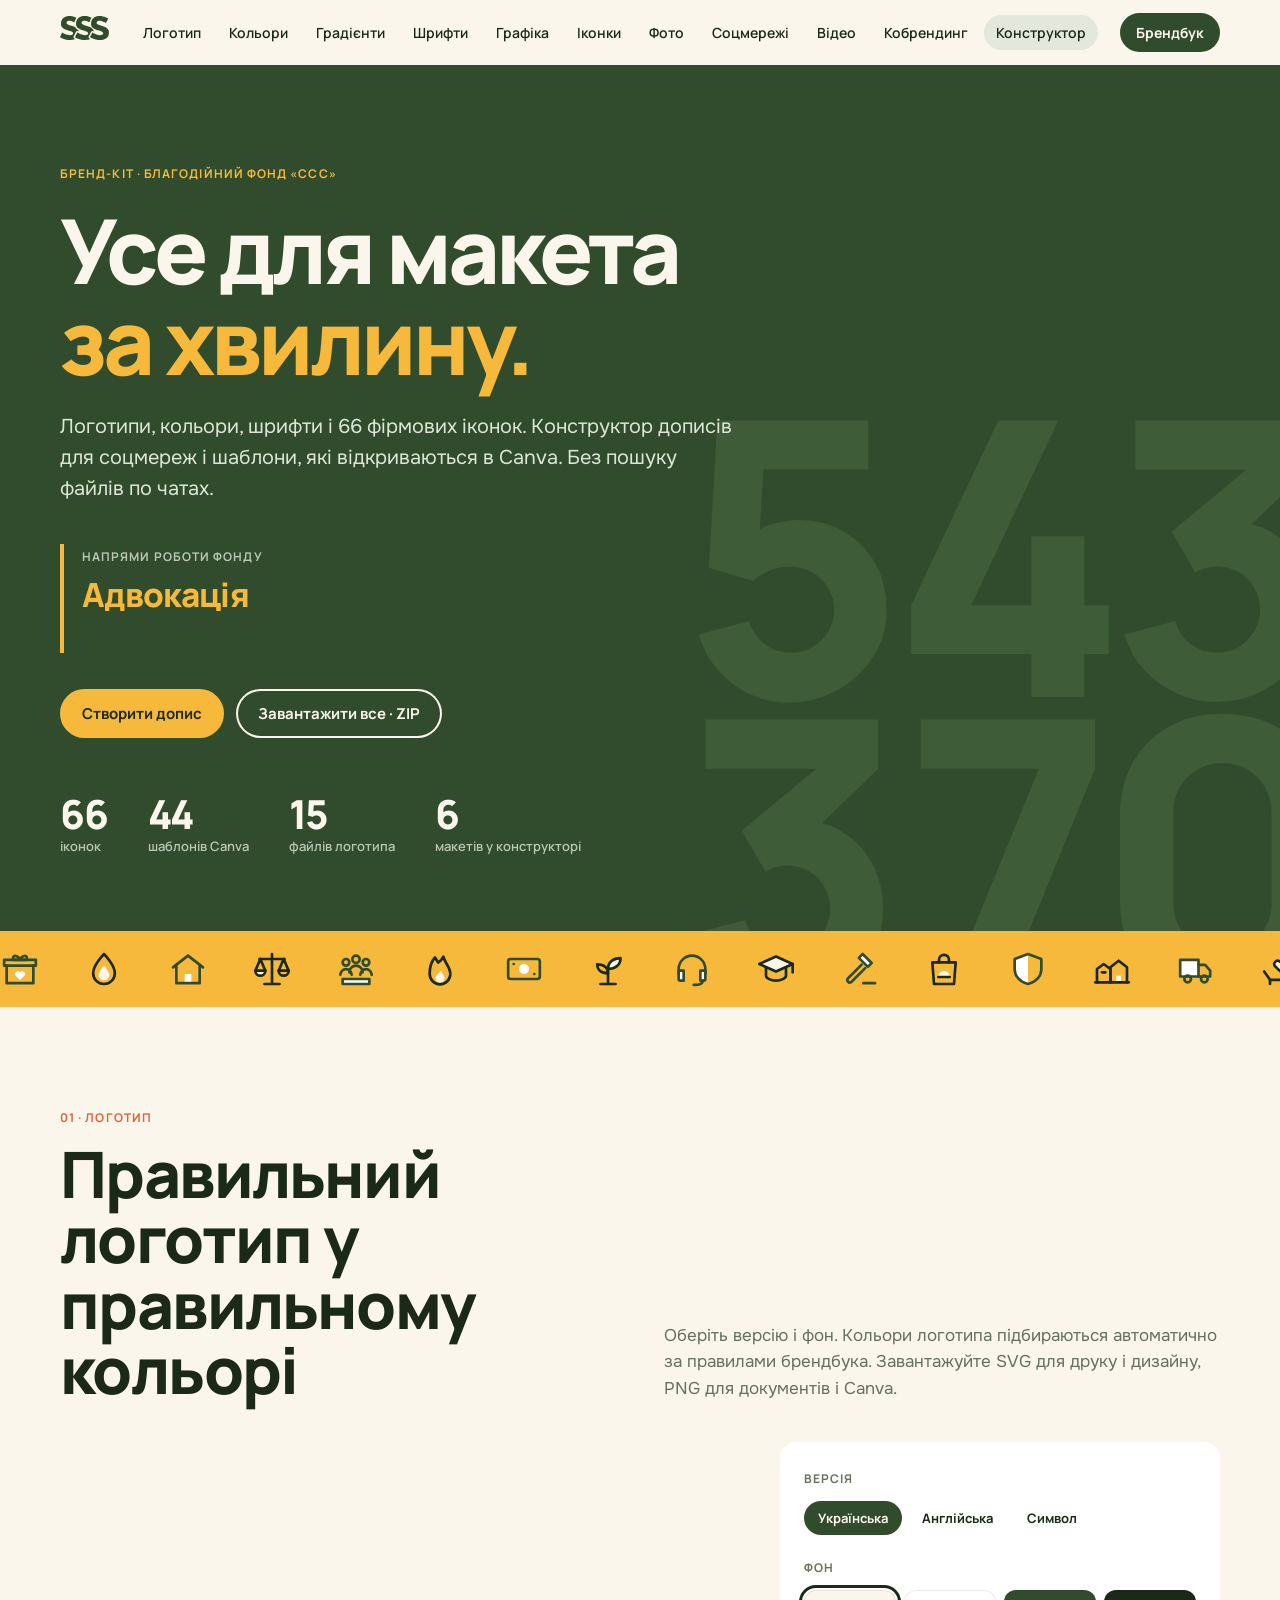
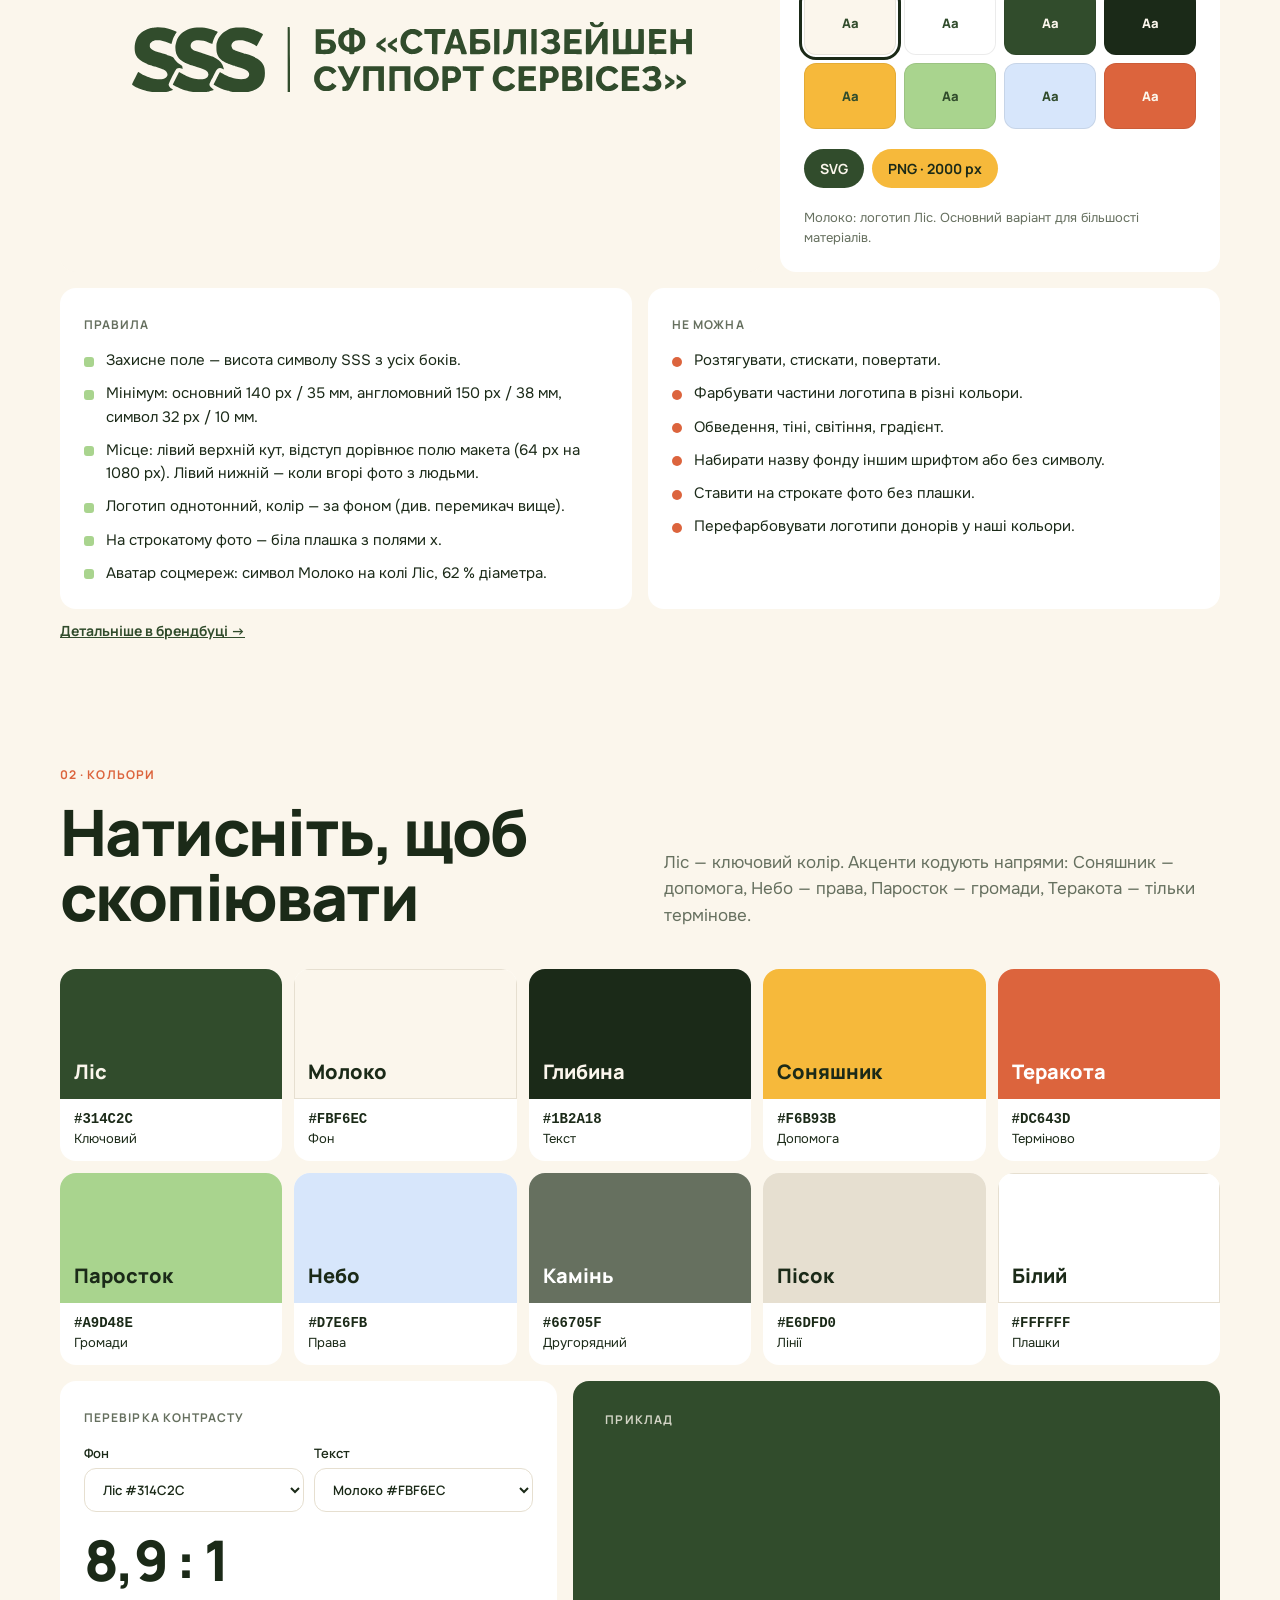
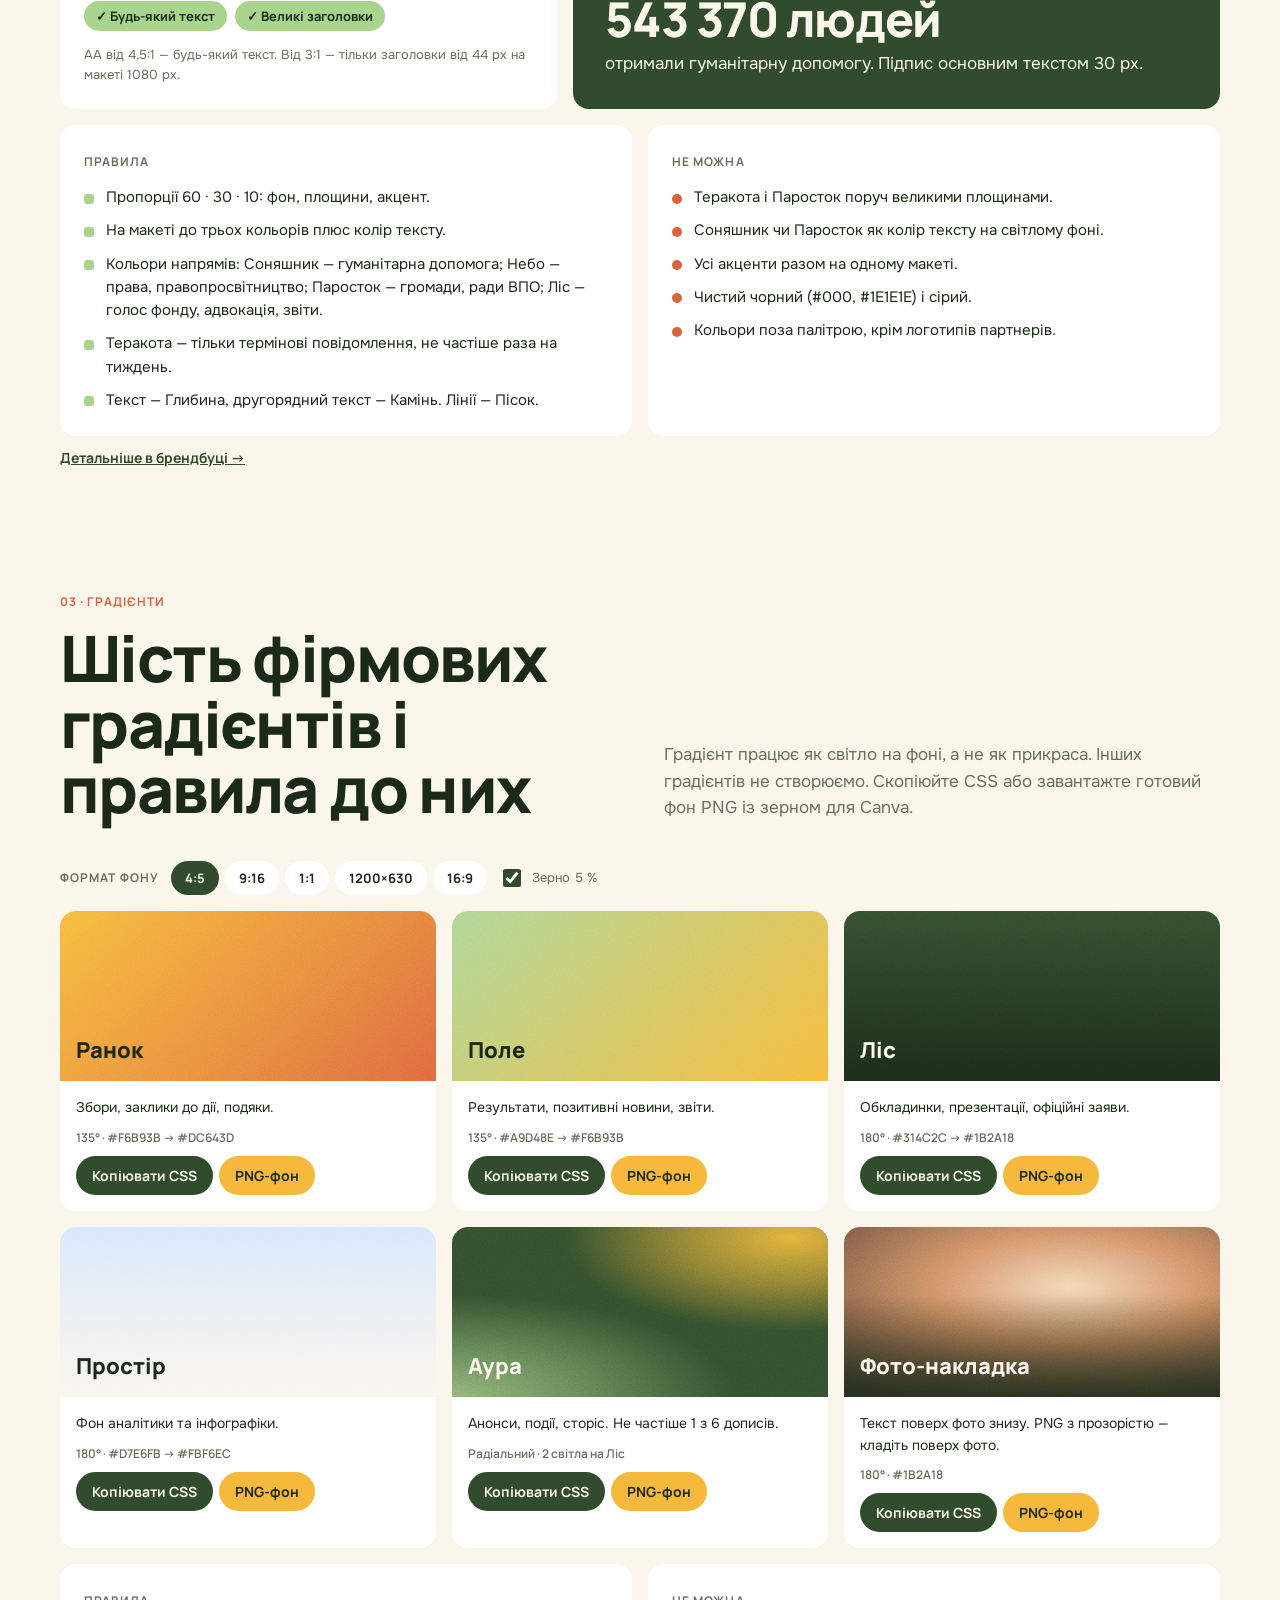
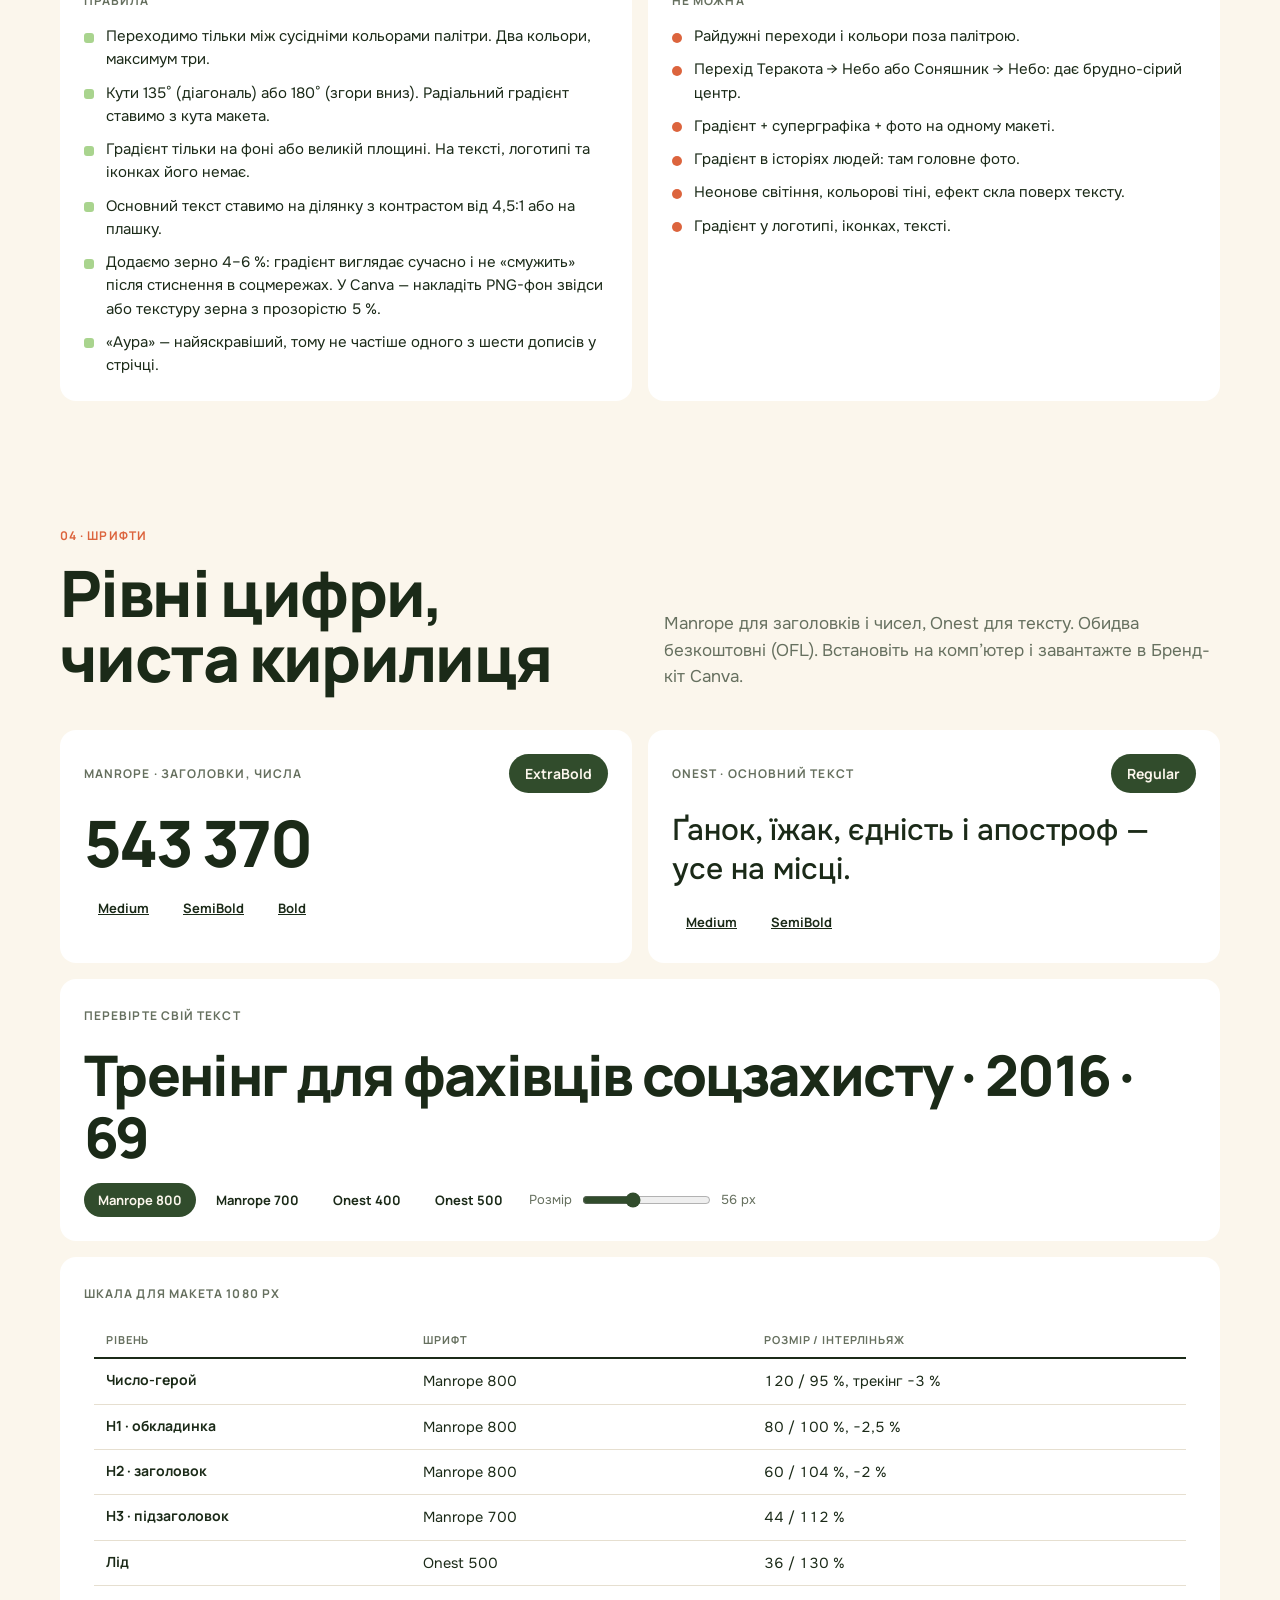
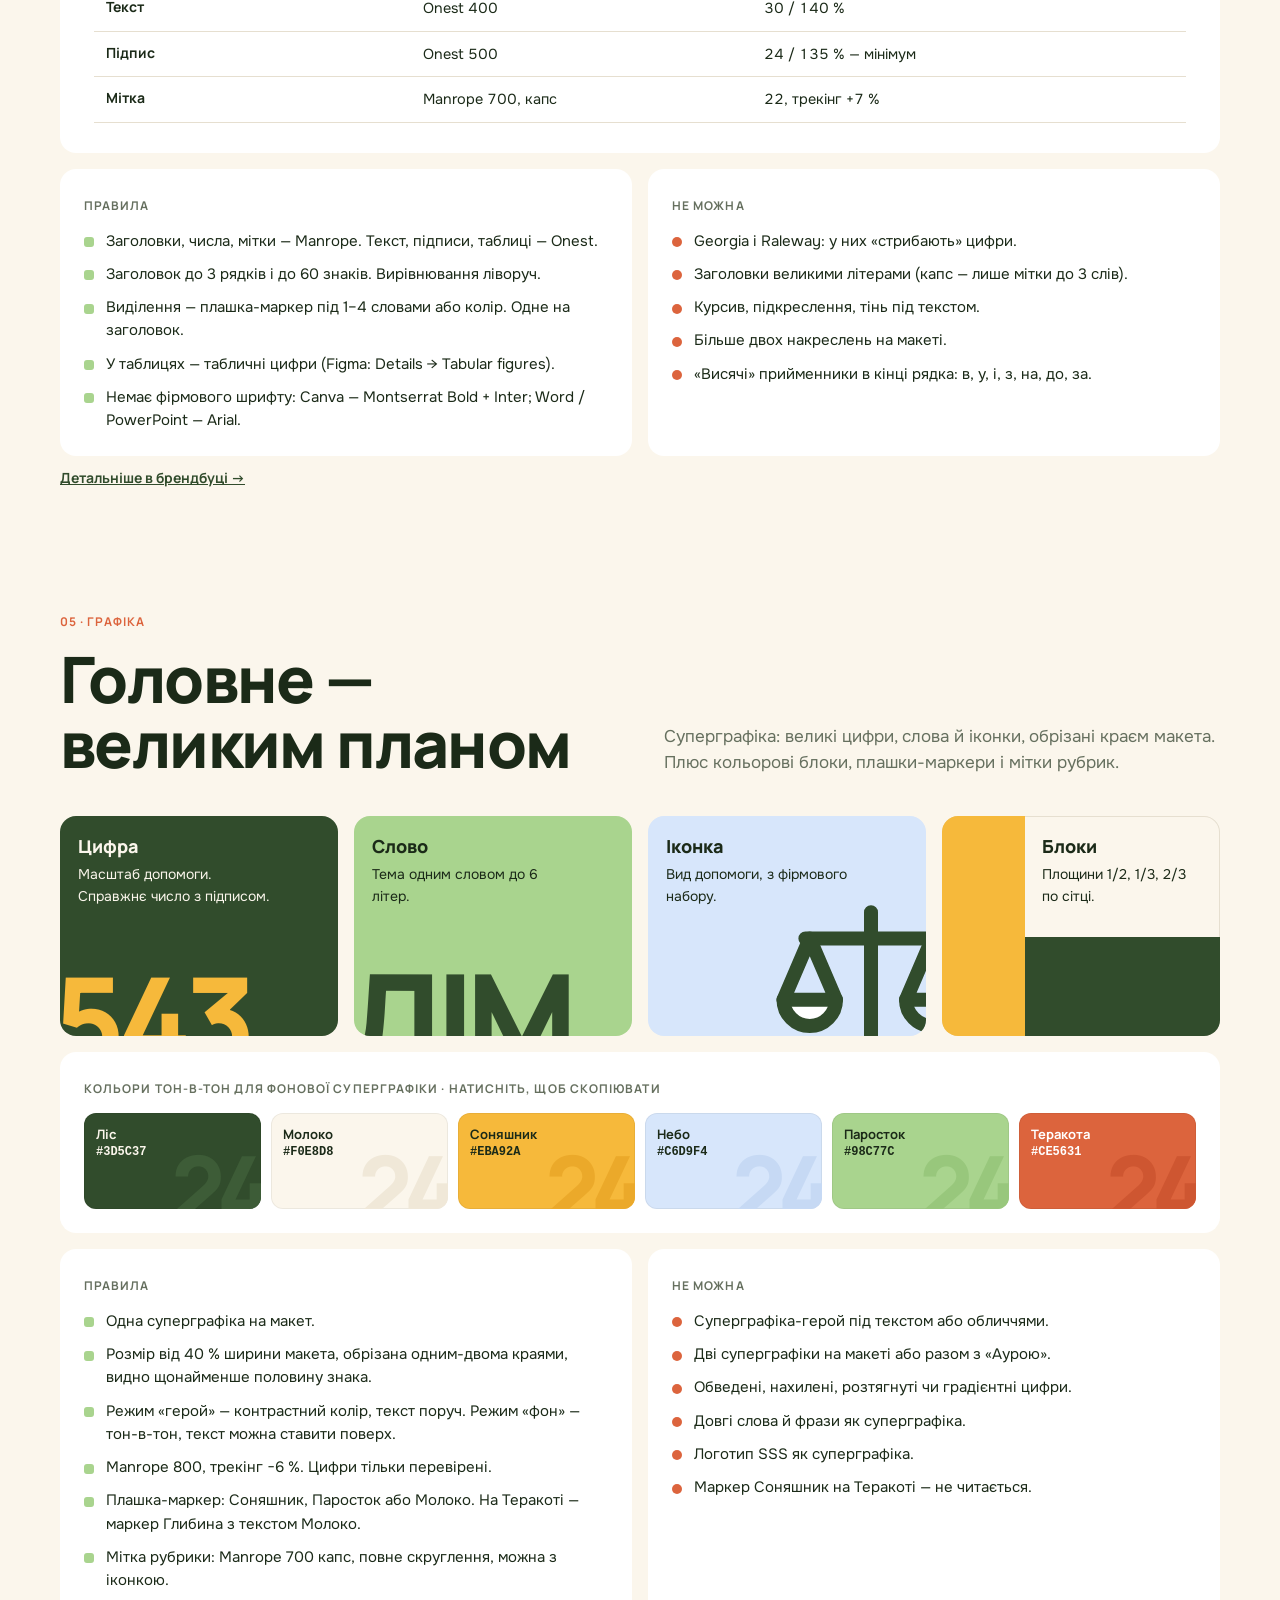
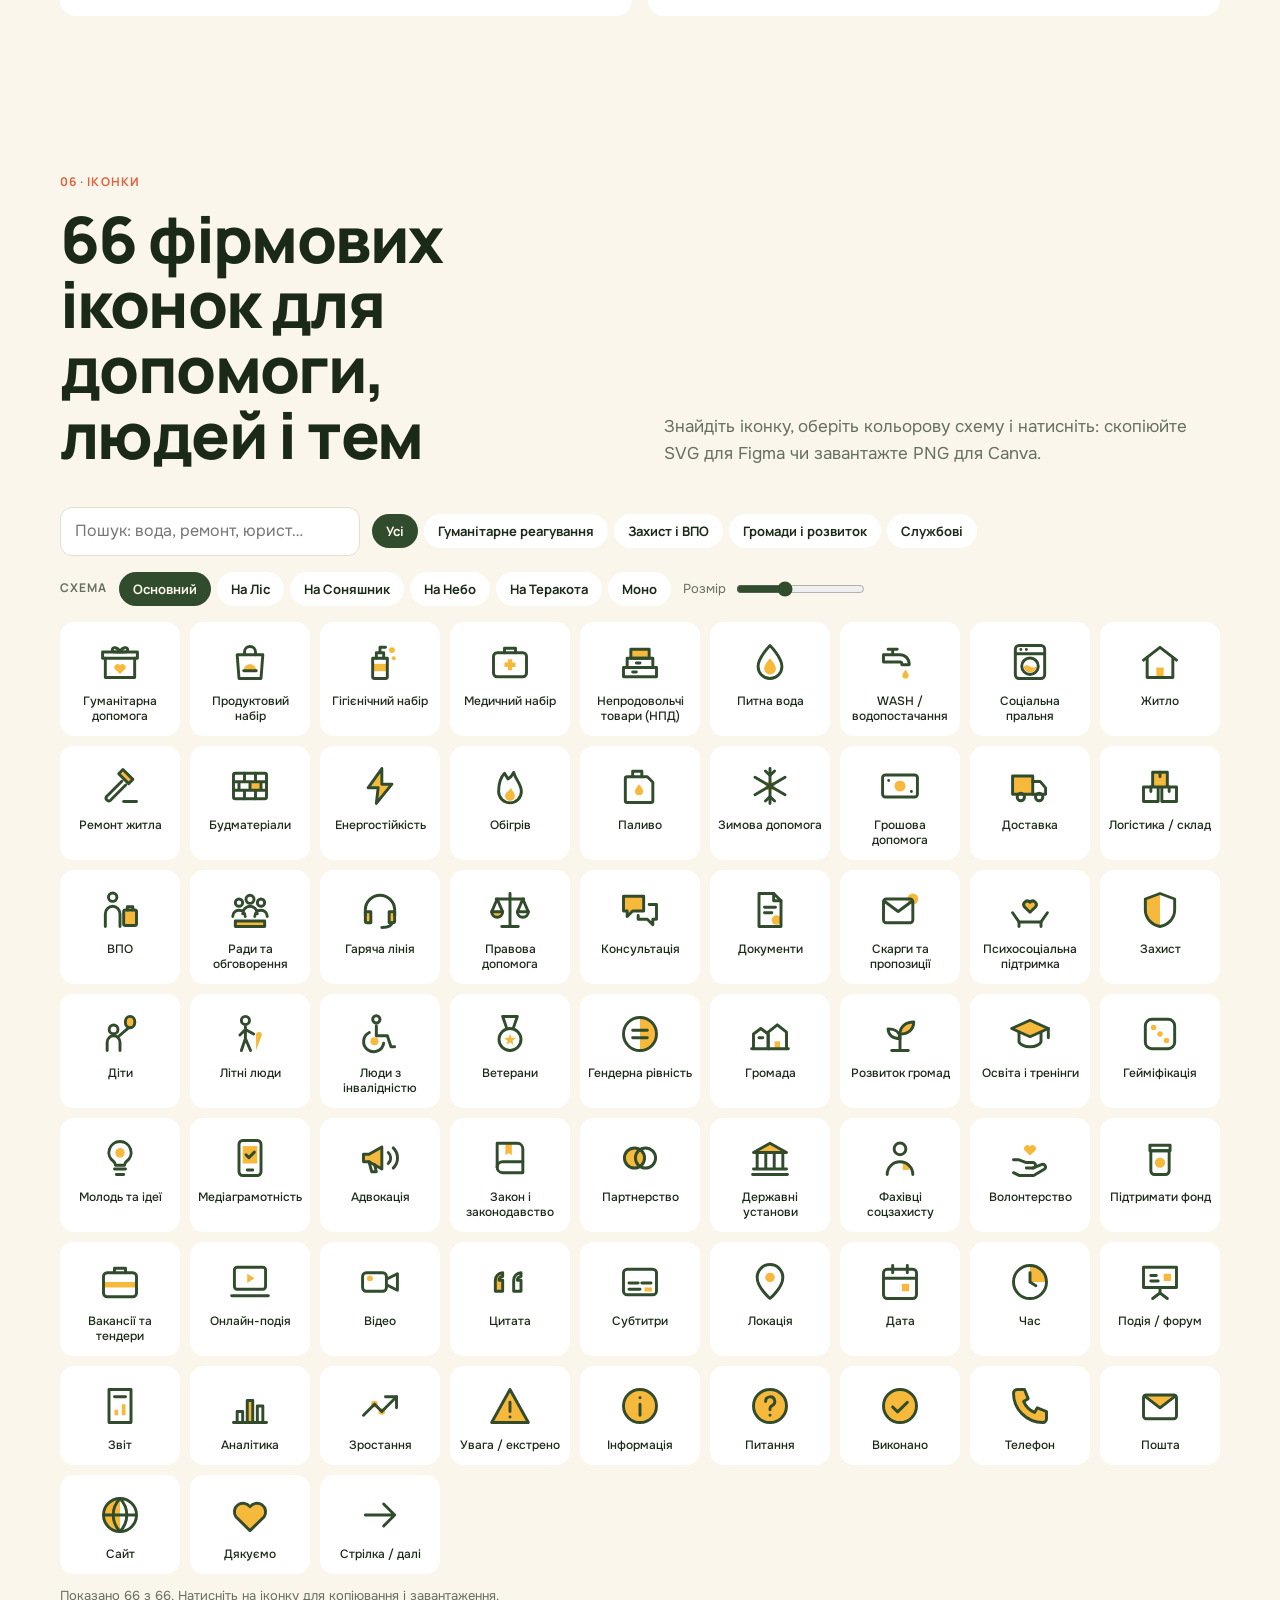
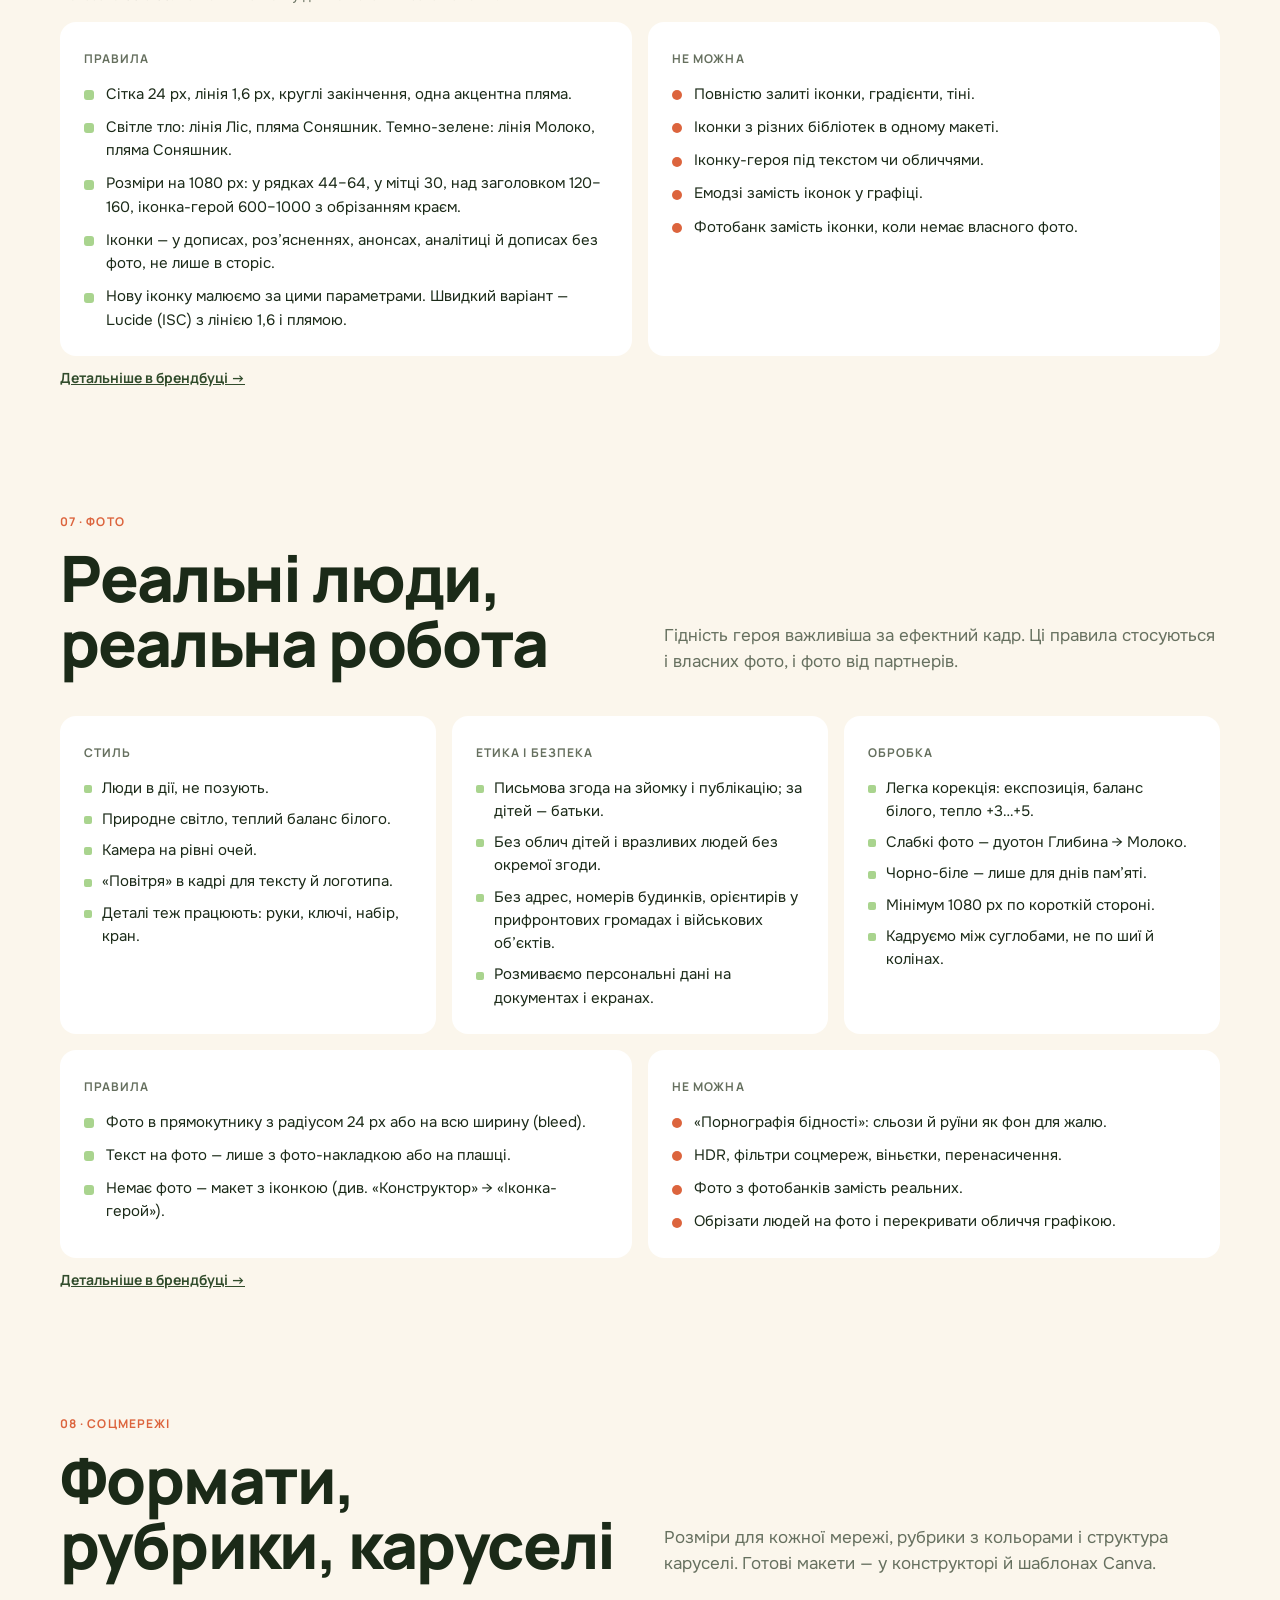
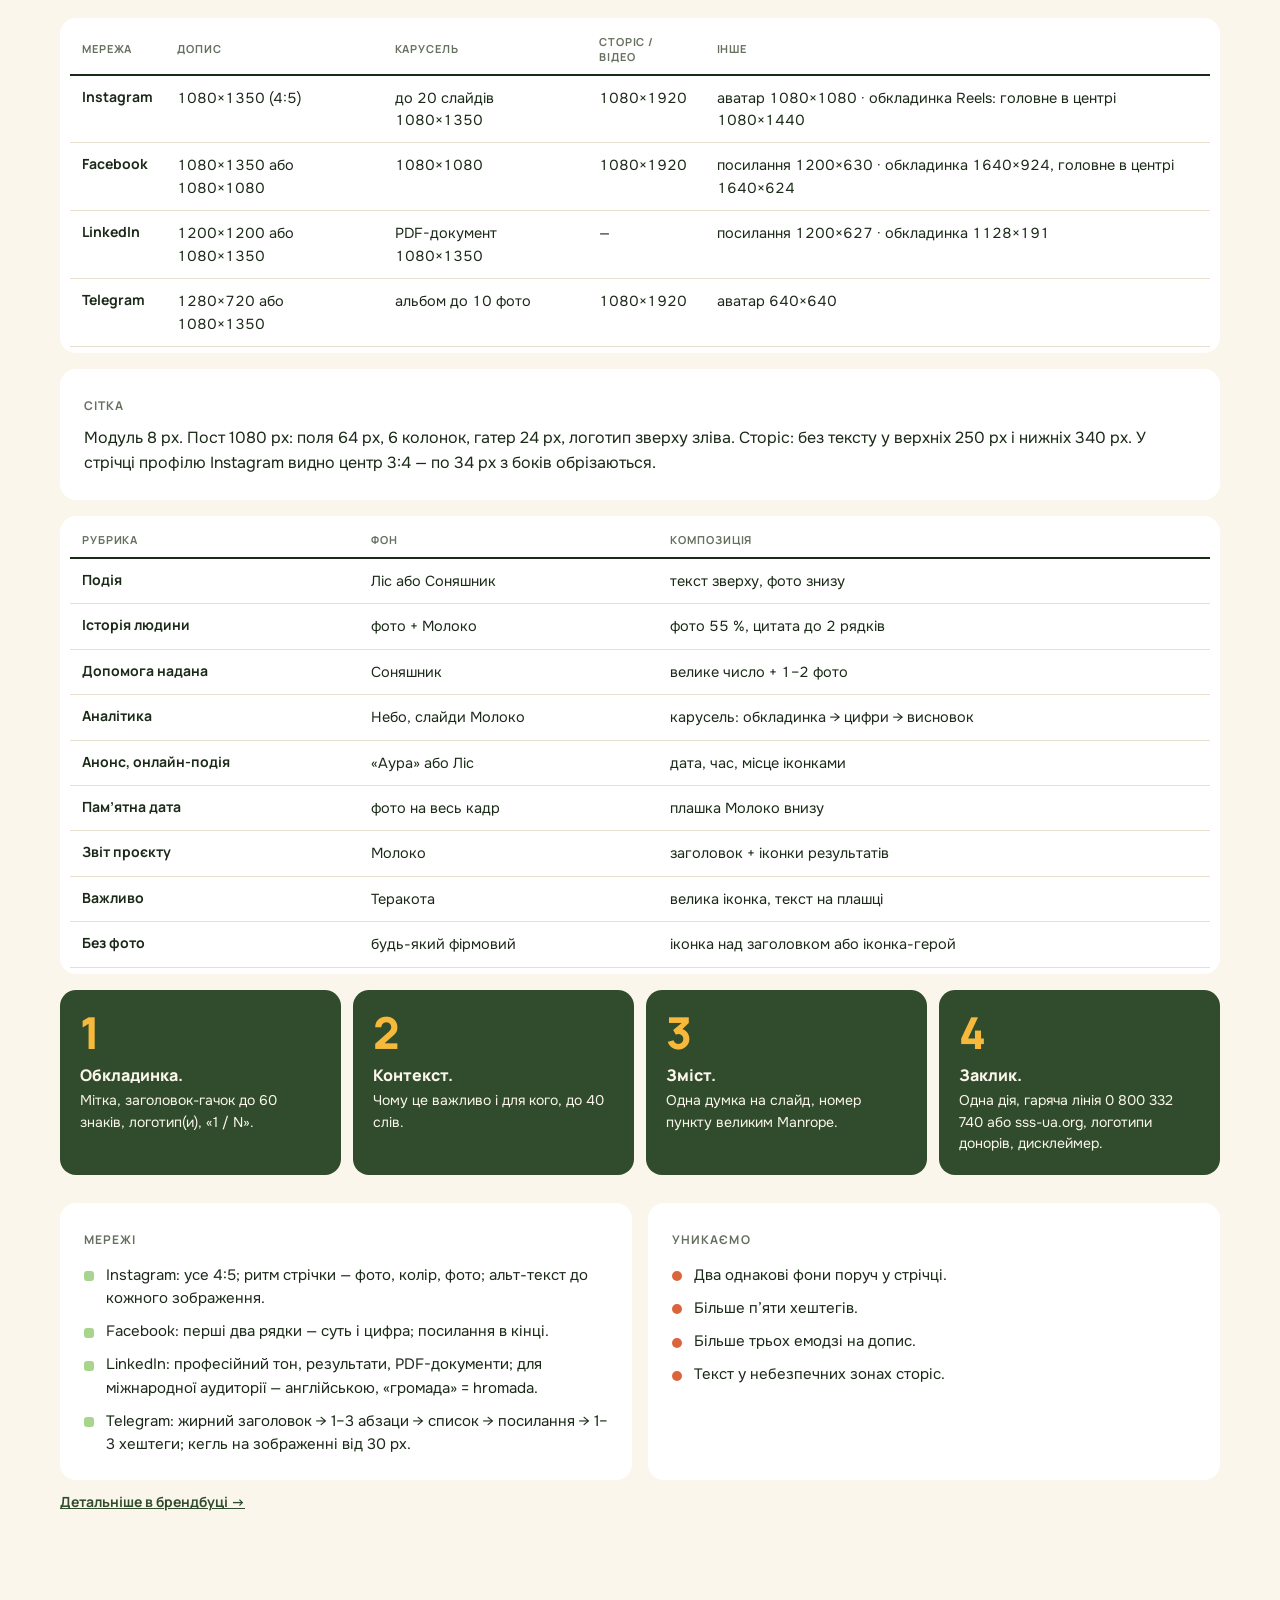
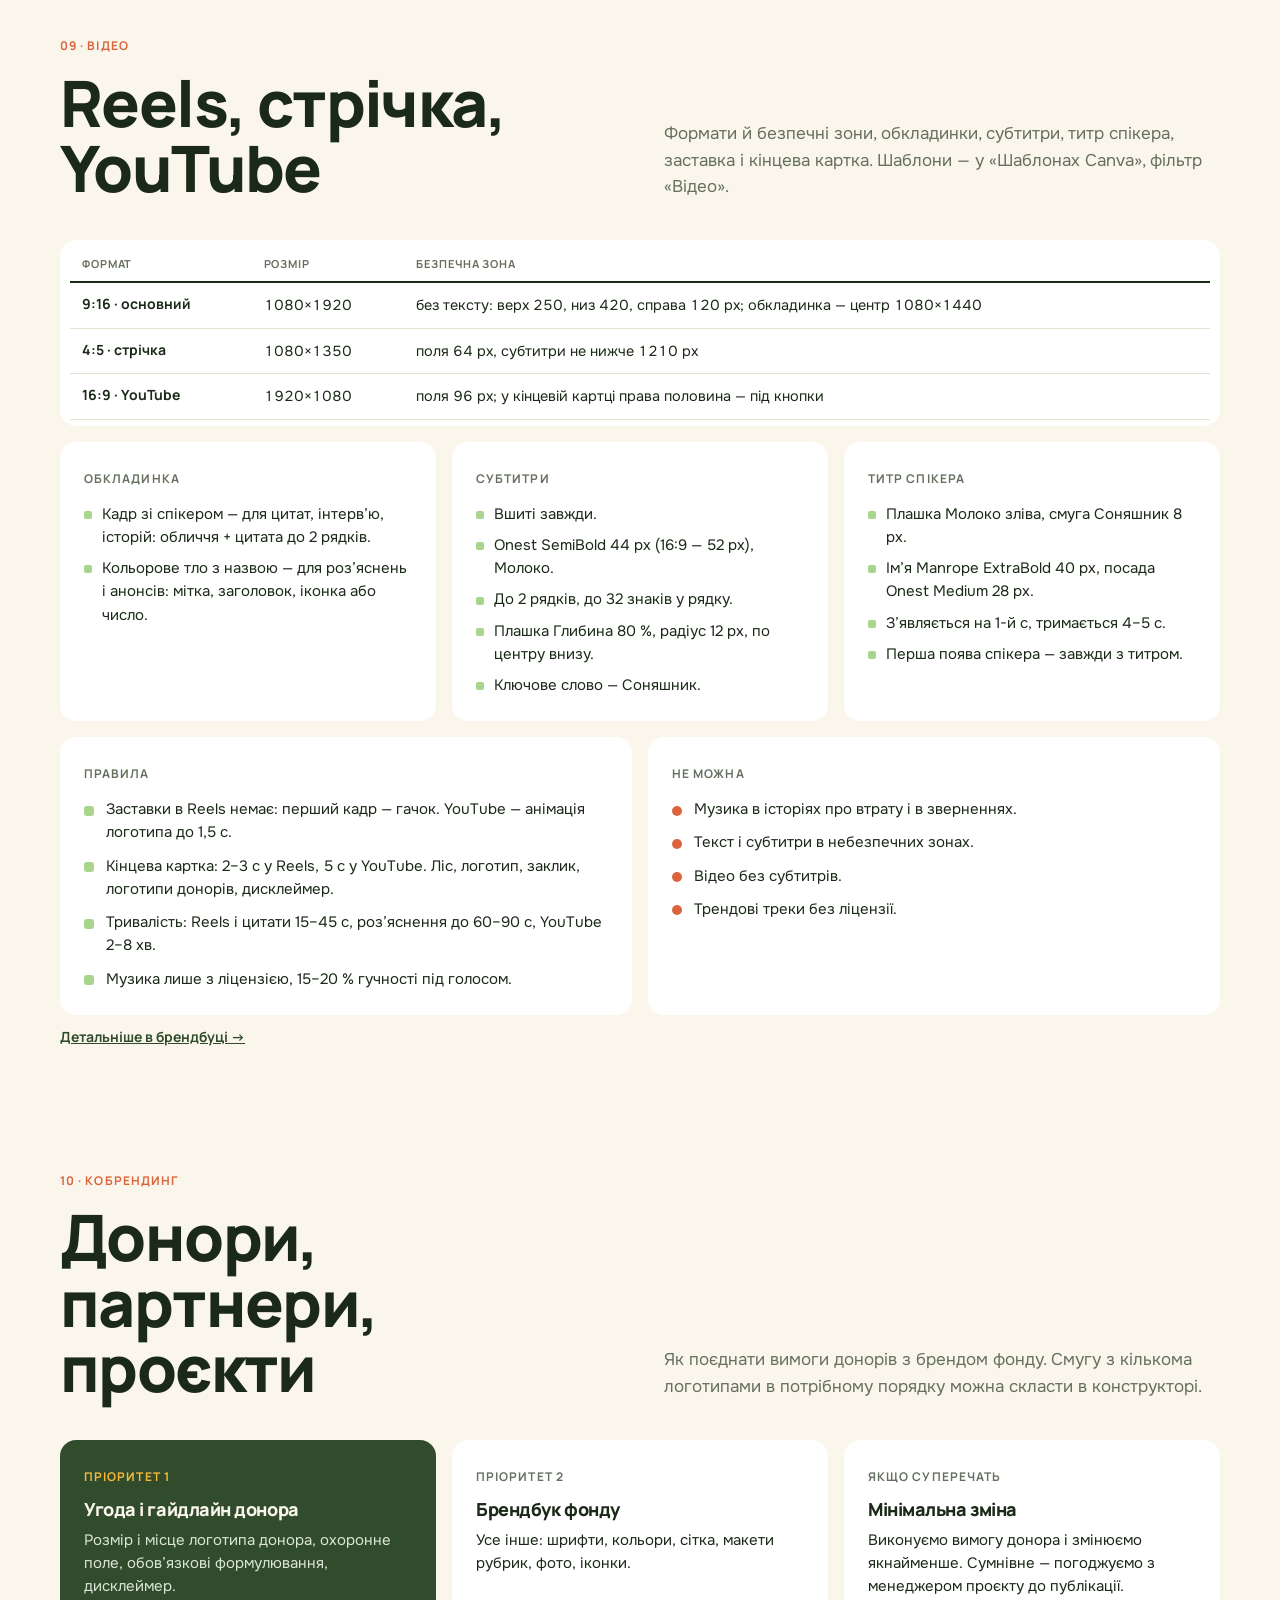
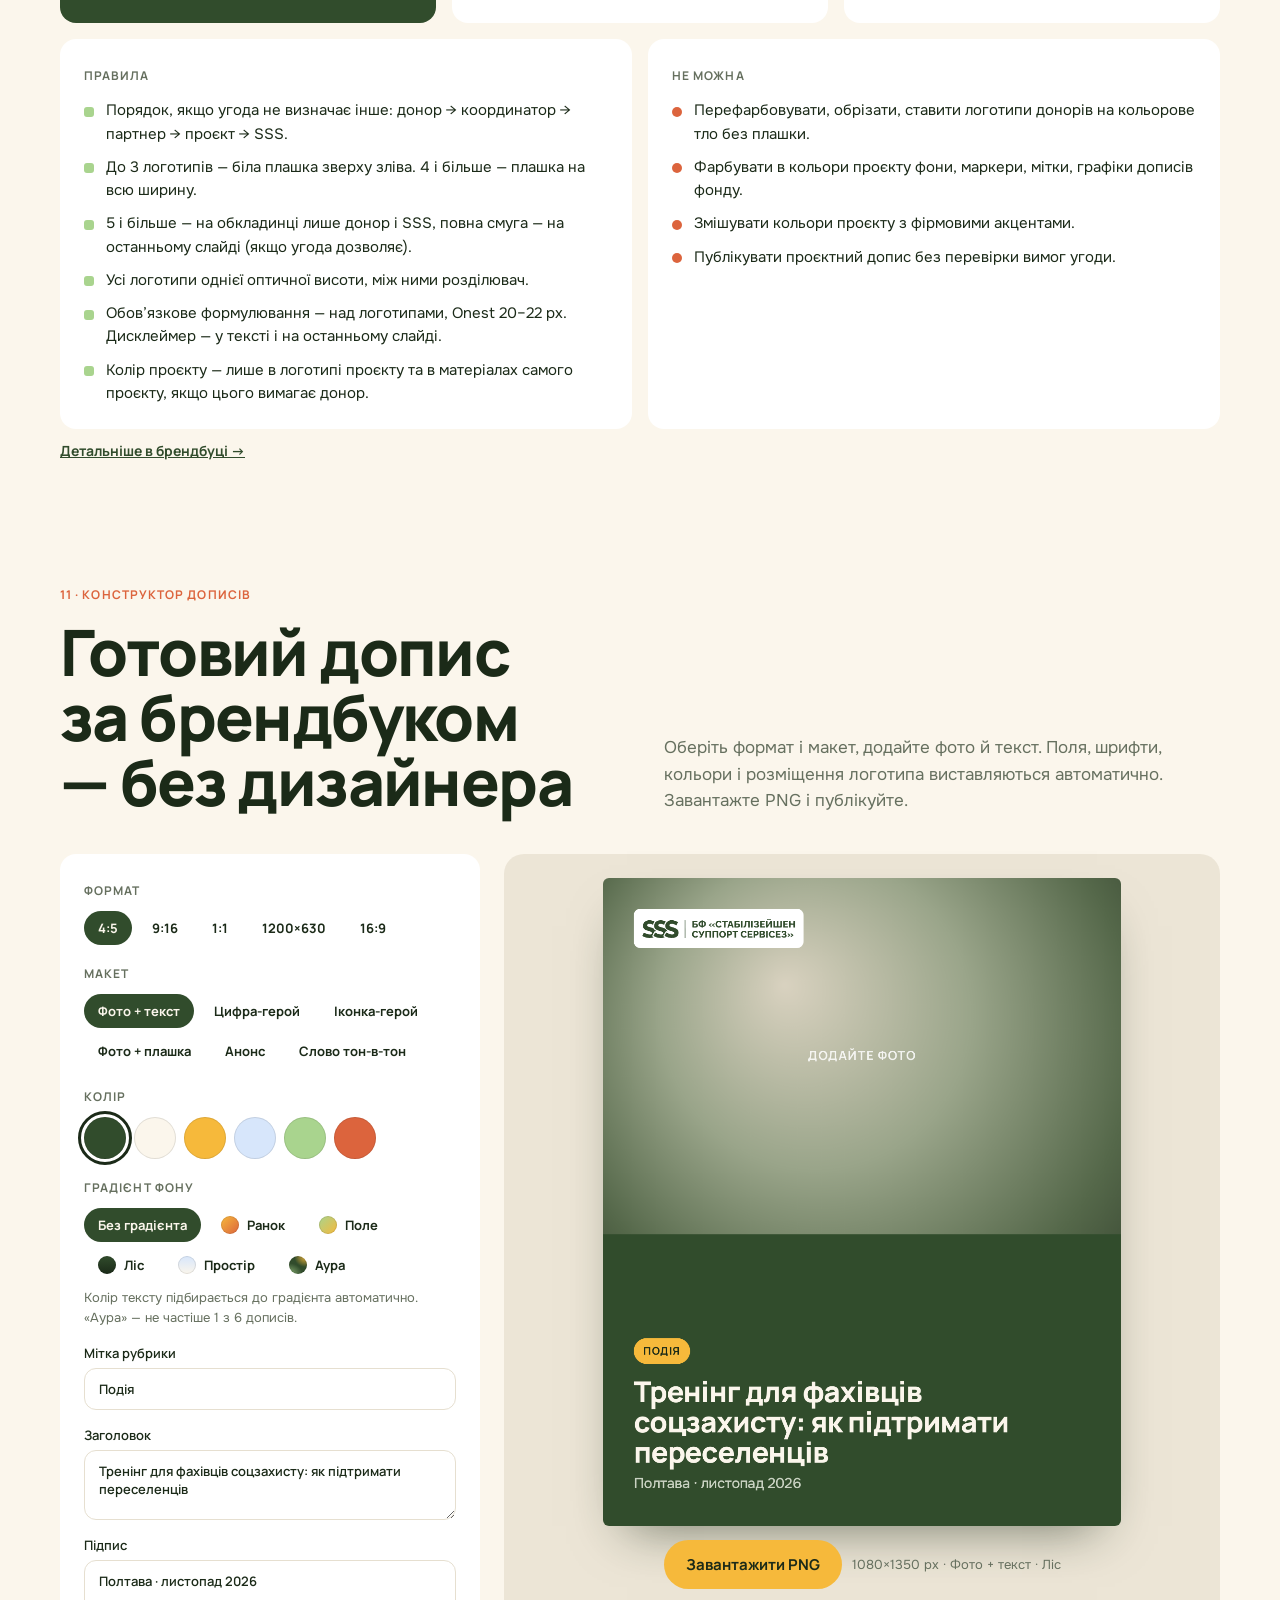
==== index.html @ bd2a38b8 "Конструктор" ====
<!doctype html>
<!-- build 2.6 -->
<html lang="uk">
<head>
<meta charset="utf-8">
<meta name="viewport" content="width=device-width, initial-scale=1, viewport-fit=cover">
<title>Бренд-кіт SSS</title>
<meta name="description" content="Логотипи, кольори, шрифти, іконки, конструктор дописів і шаблони Canva Благодійного фонду «Стабілізейшен Суппорт Сервісез».">
<link rel="icon" href="logo/svg/sss-symbol-lis.svg">
<style>
@font-face{font-family:Manrope;font-weight:500;src:url(fonts/Manrope/Manrope-Medium.ttf)}
@font-face{font-family:Manrope;font-weight:600;src:url(fonts/Manrope/Manrope-SemiBold.ttf)}
@font-face{font-family:Manrope;font-weight:700;src:url(fonts/Manrope/Manrope-Bold.ttf)}
@font-face{font-family:Manrope;font-weight:800;src:url(fonts/Manrope/Manrope-ExtraBold.ttf)}
@font-face{font-family:Onest;font-weight:400;src:url(fonts/Onest/Onest-Regular.ttf)}
@font-face{font-family:Onest;font-weight:500;src:url(fonts/Onest/Onest-Medium.ttf)}
@font-face{font-family:Onest;font-weight:600;src:url(fonts/Onest/Onest-SemiBold.ttf)}
:root{
  --les:#314C2C;--gly:#1B2A18;--mol:#FBF6EC;--wht:#fff;--son:#F6B93B;--ter:#DC643D;--par:#A9D48E;--neb:#D7E6FB;--kam:#66705F;--pis:#E6DFD0;
  --les-t:#3D5C37;--les1:#E3E7DC;
  --fd:Manrope,Montserrat,Arial,sans-serif;--ft:Onest,Arial,sans-serif;--r:16px;
  --ease:cubic-bezier(.2,.7,.2,1);
}
*{box-sizing:border-box}
[hidden]{display:none!important}
html{scroll-behavior:smooth;scroll-padding-top:72px}
body{margin:0;background:var(--mol);color:var(--gly);font:16px/1.55 var(--ft);-webkit-font-smoothing:antialiased}
h1,h2,h3,h4{font-family:var(--fd);font-weight:800;letter-spacing:-.025em;line-height:1.02;margin:0;text-wrap:balance}
p{margin:0}
button,input,select,textarea{font:inherit;color:inherit}
a{color:inherit}
.wrap{max-width:1200px;margin:0 auto;padding-inline:max(20px,env(safe-area-inset-left,0px))}
.lbl{font:700 12px/1.2 var(--fd);letter-spacing:.09em;text-transform:uppercase;color:var(--kam)}
.btn{display:inline-flex;align-items:center;gap:10px;border:0;border-radius:99px;padding:14px 22px;font:700 15px var(--fd);cursor:pointer;text-decoration:none;transition:transform .2s var(--ease),box-shadow .2s,background .2s}
.btn:hover{transform:translateY(-2px)}
.btn:focus-visible,.chip:focus-visible,.ic:focus-visible{outline:3px solid var(--son);outline-offset:2px}
.btn.p{background:var(--son);color:var(--gly)}
.btn.g{background:var(--les);color:var(--mol)}
.btn.o{background:transparent;color:inherit;box-shadow:inset 0 0 0 2px currentColor}
.btn.s{padding:10px 16px;font-size:14px}
.btn svg{width:18px;height:18px}
.chip{border:0;border-radius:99px;padding:8px 14px;font:700 13px var(--fd);background:var(--wht);cursor:pointer;transition:background .2s,color .2s}
.chip[aria-pressed="true"]{background:var(--les);color:var(--mol)}
.card{background:var(--wht);border-radius:var(--r);padding:24px;min-width:0}
input[type=text],input[type=date],select,textarea{width:100%;background:var(--wht);border:1.5px solid var(--pis);border-radius:12px;padding:11px 14px;outline:none;transition:border .2s}
input:focus,select:focus,textarea:focus{border-color:var(--les)}
textarea{resize:vertical;min-height:70px}
label.f{display:grid;gap:6px;font:600 13px var(--fd)}
/* header */
header.top{position:sticky;top:0;z-index:20;background:rgba(251,246,236,.86);backdrop-filter:blur(12px);-webkit-backdrop-filter:blur(12px);border-bottom:1px solid transparent;transition:border .3s}
header.top.sc{border-color:var(--pis)}
header.top .wrap{display:flex;align-items:center;gap:22px;height:64px}
header.top .logo{height:24px;flex:none;color:var(--les)}
nav.mn{display:flex;gap:4px;overflow-x:auto;scrollbar-width:none;flex:1}
nav.mn a{white-space:nowrap;text-decoration:none;font:600 14px var(--fd);padding:8px 12px;border-radius:99px;transition:background .2s}
nav.mn a:hover,nav.mn a.on{background:var(--les1)}
@media(max-width:860px){header.top .btn{display:none}}
/* hero */
.hero{background:var(--les);color:var(--mol);position:relative;overflow:hidden;padding:96px 0 72px}
.hero .sg{position:absolute;right:-3%;bottom:-8%;font:800 clamp(180px,30vw,460px)/.78 var(--fd);letter-spacing:-.06em;color:var(--les-t);text-align:right;pointer-events:none;font-variant-numeric:tabular-nums}
.hero .dir{margin-top:40px;padding-left:18px;border-left:4px solid var(--son)}
.hero .dir .lbl{color:#B9C6B2}
.hero .word{font:800 clamp(24px,2.6vw,34px)/1.15 var(--fd);letter-spacing:-.02em;color:var(--son);min-height:2.3em;margin-top:8px;max-width:26ch}
.hero .word span{display:block;animation:wordin .7s var(--ease) both}
@keyframes wordin{from{transform:translateY(100%);opacity:0}to{transform:none;opacity:1}}
.hero .in{position:relative;z-index:2;max-width:720px}
.hero h1{font-size:clamp(46px,7vw,96px);letter-spacing:-.045em;margin-top:18px}
.hero h1 em{font-style:normal;color:var(--son)}
.hero p.l{font-size:clamp(17px,1.6vw,20px);color:#DDE5D6;margin-top:24px;max-width:52ch}
.hero .cta{display:flex;gap:12px;flex-wrap:wrap;margin-top:36px}
.hero .stats{display:flex;gap:40px;flex-wrap:wrap;margin-top:56px}
.hero .stats b{display:block;font:800 40px/1 var(--fd);letter-spacing:-.03em;color:var(--mol)}
.hero .stats span{font:600 13px var(--fd);color:#B9C6B2}
.hero .lbl{color:var(--son)}

/* marquee */
.mq{background:var(--son);overflow:hidden;padding:18px 0}
.mq .track{display:flex;gap:44px;width:max-content;animation:mq 50s linear infinite}
.mq svg{width:40px;height:40px;flex:none}
@keyframes mq{to{transform:translateX(-50%)}}
/* sections */
section.s{padding:104px 0 24px}
.sh{display:grid;grid-template-columns:minmax(0,1fr) minmax(0,1fr);gap:16px 48px;align-items:end;margin-bottom:40px}
.sh h2{font-size:clamp(38px,5vw,64px)}
.sh p{color:var(--kam);font-size:17px;max-width:56ch}
.sh .lbl{grid-column:1/-1;color:var(--ter)}
@media(max-width:800px){.sh{grid-template-columns:1fr}}
.rv{transition:opacity .8s var(--ease),transform .8s var(--ease)}
.rv.hid{opacity:0;transform:translateY(28px)}
@media (prefers-reduced-motion:reduce){*{animation:none!important;transition:none!important}html{scroll-behavior:auto}}
/* logo */
.lgw{display:grid;grid-template-columns:minmax(0,1.6fr) minmax(0,1fr);gap:16px}
@media(max-width:860px){.lgw{grid-template-columns:1fr}}
.lgstage{border-radius:var(--r);min-height:340px;display:grid;place-items:center;padding:48px;transition:background .45s var(--ease);position:relative;overflow:hidden}
.lgstage svg{width:min(560px,100%);height:auto;transition:fill .45s var(--ease)}
.lgstage.sym svg{width:min(240px,60%)}
.lgctl{display:grid;gap:20px;align-content:start}
.sw8{display:grid;grid-template-columns:repeat(4,1fr);gap:8px}
.sw8 button{aspect-ratio:1.4;border-radius:12px;border:0;cursor:pointer;position:relative;box-shadow:inset 0 0 0 1px rgba(0,0,0,.08);display:grid;place-items:center;font:800 13px var(--fd);transition:transform .2s}
.sw8 button[aria-pressed="true"]{outline:3px solid var(--gly);outline-offset:2px}
.sw8 button:hover{transform:scale(1.05)}
/* colors */
.pal{display:grid;grid-template-columns:repeat(5,minmax(0,1fr));gap:12px}
@media(max-width:900px){.pal{grid-template-columns:repeat(2,minmax(0,1fr))}}
.cs{border:0;border-radius:var(--r);padding:0;overflow:hidden;background:var(--wht);cursor:pointer;text-align:left;transition:transform .25s var(--ease),box-shadow .25s}
.cs:hover{transform:translateY(-4px);box-shadow:0 18px 30px -20px rgba(27,42,24,.5)}
.cs .c{height:130px;padding:14px;display:flex;align-items:flex-end;font:800 20px var(--fd)}
.cs .d{padding:12px 14px;font-size:13px;display:grid;gap:2px}
.cs .d b{font:700 14px ui-monospace,Menlo,Consolas,monospace}
.cc{display:grid;grid-template-columns:minmax(0,1fr) minmax(0,1.3fr);gap:16px;margin-top:16px}
@media(max-width:860px){.cc{grid-template-columns:1fr}}
.ccprev{border-radius:var(--r);padding:32px;min-height:220px;display:flex;flex-direction:column;justify-content:space-between;transition:background .3s,color .3s}
.ccprev .big{font:800 48px/1 var(--fd);letter-spacing:-.03em}
.ratio{font:800 56px/1 var(--fd);letter-spacing:-.03em}
.vd{display:flex;gap:8px;flex-wrap:wrap;margin-top:12px}
.vd span{padding:6px 12px;border-radius:99px;font:700 13px var(--fd)}
.ok{background:var(--par)}.no{background:var(--ter);color:#fff}
.gw{display:grid;grid-template-columns:repeat(3,minmax(0,1fr));gap:16px}
@media(max-width:900px){.gw{grid-template-columns:repeat(2,minmax(0,1fr))}}
@media(max-width:560px){.gw{grid-template-columns:1fr}}
.gc{background:var(--wht);border-radius:var(--r);overflow:hidden;display:flex;flex-direction:column;transition:transform .25s var(--ease),box-shadow .25s}
.gc:hover{transform:translateY(-4px);box-shadow:0 18px 30px -20px rgba(27,42,24,.5)}
.gc .sw{height:170px;position:relative;display:flex;align-items:flex-end;padding:16px;font:800 22px var(--fd)}
.gc .sw::after{content:"";position:absolute;inset:0;background-image:var(--grain);mix-blend-mode:overlay;opacity:.45;pointer-events:none}
.gc .bd{padding:16px;display:grid;gap:10px;flex:1;align-content:start}
.gc .bd p{font-size:14px}
.gc .meta{font:600 12px var(--fd);color:var(--kam)}
.gc .acts{display:flex;gap:6px;flex-wrap:wrap;margin-top:auto}
.more{margin-top:12px;font:700 14px var(--fd)}.more a{color:var(--les)}
.tb{width:100%;border-collapse:collapse;font-size:14.5px;font-variant-numeric:tabular-nums}
.tb th{font:700 11px var(--fd);letter-spacing:.08em;text-transform:uppercase;color:var(--kam);text-align:left;padding:10px 12px;border-bottom:2px solid var(--gly)}
.tb td{padding:11px 12px;border-bottom:1px solid var(--pis);vertical-align:top}
.tb td:first-child{font:700 14px var(--fd)}
.tw{overflow-x:auto;background:var(--wht);border-radius:var(--r);padding:6px 10px}
.g3{display:grid;grid-template-columns:repeat(3,minmax(0,1fr));gap:16px}
.g4{display:grid;grid-template-columns:repeat(4,minmax(0,1fr));gap:16px}
@media(max-width:900px){.g3,.g4{grid-template-columns:repeat(2,minmax(0,1fr))}}
@media(max-width:560px){.g3,.g4{grid-template-columns:1fr}}
.ul{margin:0;padding:0;list-style:none;display:grid;gap:8px}.ul li{position:relative;padding-left:18px;font-size:15px}.ul li::before{content:"";position:absolute;left:0;top:.55em;width:8px;height:8px;border-radius:2px;background:var(--par)}
.sgc{position:relative;overflow:hidden;border-radius:var(--r);height:220px;padding:18px;display:flex;flex-direction:column;gap:6px}
.sgc b{font:800 18px var(--fd);position:relative;z-index:1}.sgc p{font-size:14px;position:relative;z-index:1;max-width:22ch}
.sgx{position:absolute;font:800 110px/.8 var(--fd);letter-spacing:-.06em;pointer-events:none;white-space:nowrap}
.sgi{position:absolute;right:-50px;bottom:-60px;width:210px;height:210px}.sgi svg{width:100%;height:100%}
.tones{display:grid;grid-template-columns:repeat(6,minmax(0,1fr));gap:10px}
@media(max-width:900px){.tones{grid-template-columns:repeat(3,minmax(0,1fr))}}
.tone{position:relative;overflow:hidden;border:0;border-radius:12px;height:96px;padding:12px;text-align:left;cursor:pointer;display:flex;flex-direction:column;gap:2px;font:700 13px var(--fd);box-shadow:inset 0 0 0 1px rgba(0,0,0,.06)}
.tone .sgx{font-size:90px;right:-6px;bottom:-14px}.tone b,.tone span:not(.sgx){position:relative}
.tone span:not(.sgx){font:600 12px ui-monospace,Menlo,Consolas,monospace}
.steps b{display:block;font:800 16px var(--fd);margin-bottom:4px}
.rl{display:grid;grid-template-columns:repeat(2,minmax(0,1fr));gap:16px;margin-top:16px}
@media(max-width:860px){.rl{grid-template-columns:1fr}}
.rl ul{margin:0;padding:0;list-style:none;display:grid;gap:10px}
.rl li{position:relative;padding-left:22px;font-size:15px}
.rl li::before{content:"";position:absolute;left:0;top:.5em;width:10px;height:10px;border-radius:3px;background:var(--par)}
.rl .nope li::before{background:var(--ter);border-radius:50%}
:root{--grain:url("data:image/svg+xml,%3Csvg xmlns='http://www.w3.org/2000/svg' width='160' height='160'%3E%3Cfilter id='n'%3E%3CfeTurbulence type='fractalNoise' baseFrequency='.9' numOctaves='2' stitchTiles='stitch'/%3E%3CfeColorMatrix values='0 0 0 0 .5 0 0 0 0 .5 0 0 0 0 .5 0 0 0 .9 0'/%3E%3C/filter%3E%3Crect width='160' height='160' filter='url(%23n)'/%3E%3C/svg%3E")}
/* fonts */
.fw{display:grid;grid-template-columns:repeat(2,minmax(0,1fr));gap:16px}
@media(max-width:860px){.fw{grid-template-columns:1fr}}
.tester{font-size:56px;line-height:1.1;outline:none;min-height:1.2em;overflow-wrap:anywhere;margin-top:16px}
.tctl{display:flex;gap:12px;flex-wrap:wrap;align-items:center;margin-top:16px}
.tctl input[type=range]{accent-color:var(--les)}
/* icons */
.ibar{display:flex;gap:12px;flex-wrap:wrap;align-items:center;margin-bottom:16px}
.ibar input[type=text]{max-width:300px}
.igrid{display:grid;grid-template-columns:repeat(auto-fill,minmax(112px,1fr));gap:10px}
.ic{border:0;border-radius:14px;padding:18px 8px 12px;display:flex;flex-direction:column;align-items:center;gap:10px;cursor:pointer;font:500 12px/1.25 var(--ft);text-align:center;transition:transform .2s var(--ease),box-shadow .2s,background .3s;animation:pop .45s var(--ease) both}
.ic:hover{transform:translateY(-3px);box-shadow:0 12px 24px -16px rgba(27,42,24,.55)}
.ic svg{width:var(--isz,44px);height:var(--isz,44px);transition:transform .3s var(--ease)}
.ic:hover svg{transform:scale(1.12) rotate(-4deg)}
@keyframes pop{from{opacity:0;transform:scale(.9)}}
.drawer{position:fixed;right:max(16px,env(safe-area-inset-right,0px));bottom:calc(16px + env(safe-area-inset-bottom,0px));width:min(360px,calc(100vw - 32px));background:var(--wht);border-radius:20px;box-shadow:0 30px 60px -20px rgba(27,42,24,.5);padding:20px;z-index:30;transform:translateY(120%);transition:transform .45s var(--ease)}
.drawer{visibility:hidden}.drawer.op{transform:none;visibility:visible}
.drawer .pv{border-radius:14px;height:180px;display:grid;place-items:center}
.drawer .pv svg{width:120px;height:120px}
.drawer .x{position:absolute;right:12px;top:12px;border:0;background:var(--les1);width:34px;height:34px;border-radius:50%;cursor:pointer;font:700 18px var(--fd)}
.drawer .acts{display:grid;grid-template-columns:1fr 1fr;gap:8px;margin-top:14px}
.drawer .acts .btn{justify-content:center}
/* builder */
.bw{display:grid;grid-template-columns:minmax(0,420px) minmax(0,1fr);gap:24px;align-items:start}
@media(max-width:960px){.bw{grid-template-columns:minmax(0,1fr)}}
.bctl{display:grid;gap:16px;grid-template-columns:minmax(0,1fr)}
.bctl .row{display:flex;gap:6px;flex-wrap:wrap}
.thm{display:flex;gap:8px;flex-wrap:wrap}
.thm button{width:42px;height:42px;border-radius:50%;border:0;cursor:pointer;box-shadow:inset 0 0 0 1px rgba(0,0,0,.1);transition:transform .2s}
.thm button[aria-pressed="true"]{outline:3px solid var(--gly);outline-offset:3px}
.bprev{position:sticky;top:84px;background:#ECE5D6;border-radius:20px;padding:24px;display:grid;place-items:center;min-height:420px}
.bprev canvas{max-width:100%;max-height:72vh;height:auto;border-radius:6px;box-shadow:0 24px 50px -24px rgba(27,42,24,.6);transition:opacity .2s}
.bprev .meta{margin-top:14px;display:flex;gap:10px;flex-wrap:wrap;justify-content:center;align-items:center}
.file{display:flex;gap:10px;align-items:center;flex-wrap:wrap}
.file input[type=file]{position:absolute;width:1px;height:1px;opacity:0;pointer-events:none}
.up{display:inline-flex;align-items:center;gap:8px;border:1.5px solid var(--les);color:var(--les);background:var(--wht);border-radius:99px;padding:9px 16px;font:700 14px var(--fd);cursor:pointer;transition:background .2s,color .2s}
.up:hover{background:var(--les);color:var(--mol)}
.file input:focus-visible+.up{outline:3px solid var(--son);outline-offset:2px}
.fn{font:500 13px var(--ft);color:var(--kam);overflow-wrap:anywhere}
div.f{grid-template-columns:minmax(0,1fr)}
.gchip{display:inline-flex;align-items:center;gap:8px}.gchip i{width:18px;height:18px;border-radius:50%;background:var(--g);box-shadow:inset 0 0 0 1px rgba(0,0,0,.1)}
.lglist{display:grid;gap:6px;grid-template-columns:minmax(0,1fr)}
.lgi{display:flex;align-items:center;gap:10px;background:var(--mol);border:1.5px solid var(--pis);border-radius:12px;padding:6px 8px;animation:pop .3s var(--ease) both}
.lgi .th{width:64px;height:34px;flex:none;display:grid;place-items:center;background:var(--wht);border-radius:6px;overflow:hidden}
.lgi .th img,.lgi .th svg{max-width:58px;max-height:28px;width:auto;height:auto}
.lgi .nm{flex:1;min-width:0;font:600 13px var(--ft);overflow:hidden;text-overflow:ellipsis;white-space:nowrap}
.lgi .nr{font:800 12px var(--fd);color:var(--kam);width:16px;text-align:center}
.lgi button{border:0;background:var(--wht);width:32px;height:32px;border-radius:8px;cursor:pointer;font:700 15px var(--fd);color:var(--les);flex:none}
.lgi button:hover:not(:disabled){background:var(--par)}
.lgi button:disabled{opacity:.3;cursor:default}
.lgi button.del{color:var(--ter)}
.rm{border:0;background:none;color:var(--ter);font:700 13px var(--fd);cursor:pointer;padding:4px}
.file input{font-size:13px;max-width:100%}
.hint{font-size:13px;color:var(--kam)}
.two{display:grid;grid-template-columns:repeat(2,minmax(0,1fr));gap:10px}
.two input,.two select,.bctl input,.bctl textarea,.bctl select{min-width:0}
/* templates */
.tgrid{display:grid;grid-template-columns:repeat(auto-fill,minmax(210px,1fr));gap:18px;align-items:start}
.tp{background:var(--wht);border-radius:var(--r);padding:12px;display:grid;gap:10px;transition:transform .25s var(--ease),box-shadow .25s}
.tp:hover{transform:translateY(-4px);box-shadow:0 18px 30px -20px rgba(27,42,24,.5)}
.tp img{width:100%;height:auto;border-radius:8px;display:block;background:var(--pis)}
.tp b{font:700 14px var(--fd)}
.tp .row{display:flex;gap:6px;flex-wrap:wrap}.tp .btn{white-space:nowrap}
.steps{display:grid;grid-template-columns:repeat(4,minmax(0,1fr));gap:12px;margin-bottom:28px;counter-reset:st}
@media(max-width:860px){.steps{grid-template-columns:repeat(2,minmax(0,1fr))}}
.steps div{background:var(--les);color:var(--mol);border-radius:var(--r);padding:20px;font-size:14px;counter-increment:st}
.steps div::before{content:counter(st);display:block;font:800 44px/1 var(--fd);color:var(--son);margin-bottom:10px}
/* name */
.nm{display:grid;grid-template-columns:minmax(0,1fr) minmax(0,1.4fr);gap:16px}
@media(max-width:860px){.nm{grid-template-columns:1fr}}
.nmout{display:grid;gap:10px}
.nmo{background:var(--wht);border-radius:14px;padding:16px 18px;display:flex;gap:14px;justify-content:space-between;align-items:center;animation:pop .35s var(--ease) both}
.nmo p{font:600 16px/1.4 var(--ft)}
.nmo small{display:block;color:var(--kam);font-size:12.5px;margin-top:4px;font-weight:400}
.cp{flex:none;border:0;background:var(--les1);border-radius:10px;padding:8px 12px;font:700 13px var(--fd);cursor:pointer}
.cp:hover{background:var(--par)}
/* prep */
.pw{display:grid;grid-template-columns:repeat(2,minmax(0,1fr));gap:16px}
@media(max-width:860px){.pw{grid-template-columns:1fr}}
.fname{font:600 15px ui-monospace,Menlo,Consolas,monospace;background:var(--gly);color:var(--son);padding:14px 16px;border-radius:12px;overflow-wrap:anywhere;margin-top:12px}
.prog{height:10px;background:var(--les1);border-radius:99px;overflow:hidden;margin:10px 0 14px}
.prog i{display:block;height:100%;background:var(--les);width:0;transition:width .4s var(--ease)}
.ck{display:flex;gap:10px;align-items:flex-start;padding:8px 0;border-bottom:1px solid var(--pis);cursor:pointer;font-size:15px}
.ck input{width:18px;height:18px;margin-top:3px;accent-color:var(--les)}
footer{margin-top:104px;background:var(--gly);color:#C9D2C2;padding:56px 0 calc(56px + env(safe-area-inset-bottom,0px))}
footer .wrap{display:flex;justify-content:space-between;gap:24px;flex-wrap:wrap;align-items:flex-end}
footer svg{height:32px;color:var(--mol)}
footer a{color:var(--mol)}
.toast{position:fixed;left:50%;bottom:calc(24px + env(safe-area-inset-bottom,0px));transform:translate(-50%,20px);background:var(--gly);color:var(--mol);padding:12px 18px;border-radius:99px;font:600 14px var(--fd);opacity:0;transition:.3s var(--ease);pointer-events:none;z-index:40}
.toast.on{opacity:1;transform:translate(-50%,0)}
</style>
</head>
<body>
<header class="top" id="top">
  <div class="wrap">
    <a href="#hero" aria-label="На початок"><svg class="logo lgsvg" data-kind="sym" fill="currentColor"></svg></a>
    <nav class="mn" aria-label="Розділи">
      <a href="#logo">Логотип</a><a href="#colors">Кольори</a><a href="#grad">Градієнти</a><a href="#fonts">Шрифти</a><a href="#graphics">Графіка</a><a href="#icons">Іконки</a><a href="#photo">Фото</a><a href="#social">Соцмережі</a><a href="#video">Відео</a><a href="#cobrand">Кобрендинг</a><a href="#builder">Конструктор</a><a href="#canva">Шаблони Canva</a><a href="#name">Назва і текст</a><a href="#prep">Перед публікацією</a>
    </nav>
    <a class="btn g s" href="brandbook.html">Брендбук</a>
  </div>
</header>

<section class="hero" id="hero">
  <div class="sg" id="heroNum" aria-hidden="true">543<br>370</div>
  <div class="wrap">
    <div class="in">
      <span class="lbl">Бренд-кіт · Благодійний фонд «ССС»</span>
      <h1>Усе для макета <em>за хвилину.</em></h1>
      <p class="l">Логотипи, кольори, шрифти і 66 фірмових іконок. Конструктор дописів для соцмереж і шаблони, які відкриваються в Canva. Без пошуку файлів по чатах.</p>
      <div class="dir"><span class="lbl">Напрями роботи фонду</span><div class="word" aria-live="off"><span id="heroWord">Гуманітарна допомога постраждалим від війни</span></div></div>
      <div class="cta">
        <a class="btn p" href="#builder">Створити допис</a>
        <a class="btn o" href="sss-brand-kit.zip" download>Завантажити все · ZIP</a>
      </div>
      <div class="stats">
        <div><b data-count="66">0</b><span>іконок</span></div>
        <div><b data-count="44">0</b><span>шаблонів Canva</span></div>
        <div><b data-count="15">0</b><span>файлів логотипа</span></div>
        <div><b data-count="6">0</b><span>макетів у конструкторі</span></div>
      </div>
    </div>
  </div>
</section>
<div class="mq" aria-hidden="true"><div class="track" id="mq"></div></div>

<main>
<!-- LOGO -->
<section class="s" id="logo"><div class="wrap">
  <div class="sh rv"><span class="lbl">01 · Логотип</span><h2>Правильний логотип у правильному кольорі</h2><p>Оберіть версію і фон. Кольори логотипа підбираються автоматично за правилами брендбука. Завантажуйте SVG для друку і дизайну, PNG для документів і Canva.</p></div>
  <div class="lgw rv">
    <div class="lgstage" id="lgStage"><svg id="lgSvg" class="lgsvg" data-kind="ua" role="img" aria-label="Логотип"></svg></div>
    <div class="card lgctl">
      <div><span class="lbl">Версія</span><div class="row" style="display:flex;gap:6px;flex-wrap:wrap;margin-top:10px" id="lgKind">
        <button class="chip" data-v="ua" aria-pressed="true">Українська</button><button class="chip" data-v="en" aria-pressed="false">Англійська</button><button class="chip" data-v="sym" aria-pressed="false">Символ</button></div></div>
      <div><span class="lbl">Фон</span><div class="sw8" id="lgBg" style="margin-top:10px"></div></div>
      <div style="display:flex;gap:8px;flex-wrap:wrap"><button class="btn g s" id="lgSvgDl">SVG</button><button class="btn p s" id="lgPngDl">PNG · 2000 px</button></div>
      <p class="hint" id="lgNote"></p>
    </div>
  </div>
  <div class="rl rv">
    <div class="card"><span class="lbl">Правила</span><ul style="margin-top:12px"><li>Захисне поле — висота символу SSS з усіх боків.</li><li>Мінімум: основний 140 px / 35 мм, англомовний 150 px / 38 мм, символ 32 px / 10 мм.</li><li>Місце: лівий верхній кут, відступ дорівнює полю макета (64 px на 1080 px). Лівий нижній — коли вгорі фото з людьми.</li><li>Логотип однотонний, колір — за фоном (див. перемикач вище).</li><li>На строкатому фото — біла плашка з полями x.</li><li>Аватар соцмереж: символ Молоко на колі Ліс, 62 % діаметра.</li></ul></div>
    <div class="card"><span class="lbl">Не можна</span><ul class="nope" style="margin-top:12px"><li>Розтягувати, стискати, повертати.</li><li>Фарбувати частини логотипа в різні кольори.</li><li>Обведення, тіні, світіння, градієнт.</li><li>Набирати назву фонду іншим шрифтом або без символу.</li><li>Ставити на строкате фото без плашки.</li><li>Перефарбовувати логотипи донорів у наші кольори.</li></ul></div>
  </div>
  <p class="more rv"><a href="brandbook.html#logo">Детальніше в брендбуці →</a></p>
</div></section>

<!-- COLORS -->
<section class="s" id="colors"><div class="wrap">
  <div class="sh rv"><span class="lbl">02 · Кольори</span><h2>Натисніть, щоб скопіювати</h2><p>Ліс — ключовий колір. Акценти кодують напрями: Соняшник — допомога, Небо — права, Паросток — громади, Теракота — тільки термінове.</p></div>
  <div class="pal rv" id="pal"></div>
  <div class="cc rv">
    <div class="card"><span class="lbl">Перевірка контрасту</span>
      <div class="two" style="margin-top:14px"><label class="f">Фон<select id="ccBg"></select></label><label class="f">Текст<select id="ccFg"></select></label></div>
      <div style="margin-top:20px"><span class="ratio" id="ccR">—</span><div class="vd" id="ccV"></div></div>
      <p class="hint" style="margin-top:14px">AA від 4,5:1 — будь-який текст. Від 3:1 — тільки заголовки від 44 px на макеті 1080 px.</p></div>
    <div class="ccprev" id="ccP"><span class="lbl" style="color:inherit;opacity:.8">Приклад</span><div><div class="big">543 370 людей</div><p style="margin-top:8px;font-size:17px">отримали гуманітарну допомогу. Підпис основним текстом 30 px.</p></div></div>
  </div>
  <div class="rl rv">
    <div class="card"><span class="lbl">Правила</span><ul style="margin-top:12px"><li>Пропорції 60 · 30 · 10: фон, площини, акцент.</li><li>На макеті до трьох кольорів плюс колір тексту.</li><li>Кольори напрямів: Соняшник — гуманітарна допомога; Небо — права, правопросвітництво; Паросток — громади, ради ВПО; Ліс — голос фонду, адвокація, звіти.</li><li>Теракота — тільки термінові повідомлення, не частіше раза на тиждень.</li><li>Текст — Глибина, другорядний текст — Камінь. Лінії — Пісок.</li></ul></div>
    <div class="card"><span class="lbl">Не можна</span><ul class="nope" style="margin-top:12px"><li>Теракота і Паросток поруч великими площинами.</li><li>Соняшник чи Паросток як колір тексту на світлому фоні.</li><li>Усі акценти разом на одному макеті.</li><li>Чистий чорний (#000, #1E1E1E) і сірий.</li><li>Кольори поза палітрою, крім логотипів партнерів.</li></ul></div>
  </div>
  <p class="more rv"><a href="brandbook.html#color">Детальніше в брендбуці →</a></p>
</div></section>

<!-- GRADIENTS -->
<section class="s" id="grad"><div class="wrap">
  <div class="sh rv"><span class="lbl">03 · Градієнти</span><h2>Шість фірмових градієнтів і правила до них</h2><p>Градієнт працює як світло на фоні, а не як прикраса. Інших градієнтів не створюємо. Скопіюйте CSS або завантажте готовий фон PNG із зерном для Canva.</p></div>
  <div class="ibar rv"><span class="lbl">Формат фону</span><div style="display:flex;gap:6px;flex-wrap:wrap" id="gFmt"></div>
    <label class="hint" style="display:flex;gap:8px;align-items:center"><input type="checkbox" id="gGrain" checked style="accent-color:var(--les);width:18px;height:18px"> Зерно 5 %</label></div>
  <div class="gw rv" id="gGrid"></div>
  <div class="rl rv">
    <div class="card"><span class="lbl">Правила</span><ul style="margin-top:12px">
      <li>Переходимо тільки між сусідніми кольорами палітри. Два кольори, максимум три.</li>
      <li>Кути 135° (діагональ) або 180° (згори вниз). Радіальний градієнт ставимо з кута макета.</li>
      <li>Градієнт тільки на фоні або великій площині. На тексті, логотипі та іконках його немає.</li>
      <li>Основний текст ставимо на ділянку з контрастом від 4,5:1 або на плашку.</li>
      <li>Додаємо зерно 4–6 %: градієнт виглядає сучасно і не «смужить» після стиснення в соцмережах. У Canva — накладіть PNG-фон звідси або текстуру зерна з прозорістю 5 %.</li>
      <li>«Аура» — найяскравіший, тому не частіше одного з шести дописів у стрічці.</li>
    </ul></div>
    <div class="card"><span class="lbl">Не можна</span><ul class="nope" style="margin-top:12px">
      <li>Райдужні переходи і кольори поза палітрою.</li>
      <li>Перехід Теракота → Небо або Соняшник → Небо: дає брудно-сірий центр.</li>
      <li>Градієнт + суперграфіка + фото на одному макеті.</li>
      <li>Градієнт в історіях людей: там головне фото.</li>
      <li>Неонове світіння, кольорові тіні, ефект скла поверх тексту.</li>
      <li>Градієнт у логотипі, іконках, тексті.</li>
    </ul></div>
  </div>
</div></section>

<!-- FONTS -->
<section class="s" id="fonts"><div class="wrap">
  <div class="sh rv"><span class="lbl">04 · Шрифти</span><h2>Рівні цифри, чиста кирилиця</h2><p>Manrope для заголовків і чисел, Onest для тексту. Обидва безкоштовні (OFL). Встановіть на комп’ютер і завантажте в Бренд-кіт Canva.</p></div>
  <div class="fw rv">
    <div class="card"><div style="display:flex;justify-content:space-between;align-items:center;gap:10px;flex-wrap:wrap"><span class="lbl">Manrope · заголовки, числа</span><a class="btn g s" href="fonts/Manrope/Manrope-ExtraBold.ttf" download>ExtraBold</a></div>
      <p style="font:800 64px/1 var(--fd);letter-spacing:-.04em;margin-top:18px">543 370</p>
      <div style="display:flex;gap:6px;flex-wrap:wrap;margin-top:16px"><a class="chip" href="fonts/Manrope/Manrope-Medium.ttf" download>Medium</a><a class="chip" href="fonts/Manrope/Manrope-SemiBold.ttf" download>SemiBold</a><a class="chip" href="fonts/Manrope/Manrope-Bold.ttf" download>Bold</a></div></div>
    <div class="card"><div style="display:flex;justify-content:space-between;align-items:center;gap:10px;flex-wrap:wrap"><span class="lbl">Onest · основний текст</span><a class="btn g s" href="fonts/Onest/Onest-Regular.ttf" download>Regular</a></div>
      <p style="font:500 30px/1.3 var(--ft);margin-top:18px">Ґанок, їжак, єдність і апостроф — усе на місці.</p>
      <div style="display:flex;gap:6px;flex-wrap:wrap;margin-top:16px"><a class="chip" href="fonts/Onest/Onest-Medium.ttf" download>Medium</a><a class="chip" href="fonts/Onest/Onest-SemiBold.ttf" download>SemiBold</a></div></div>
  </div>
  <div class="card rv" style="margin-top:16px"><span class="lbl">Перевірте свій текст</span>
    <div class="tester" id="tester" contenteditable="true" spellcheck="false">Тренінг для фахівців соцзахисту · 2016 · 69</div>
    <div class="tctl"><div class="row" style="display:flex;gap:6px" id="tFont"><button class="chip" data-v="800|var(--fd)" aria-pressed="true">Manrope 800</button><button class="chip" data-v="700|var(--fd)" aria-pressed="false">Manrope 700</button><button class="chip" data-v="400|var(--ft)" aria-pressed="false">Onest 400</button><button class="chip" data-v="500|var(--ft)" aria-pressed="false">Onest 500</button></div>
      <label class="hint" style="display:flex;gap:8px;align-items:center">Розмір <input type="range" id="tSize" min="16" max="120" value="56"> <span id="tSizeV">56 px</span></label></div>
  </div>
  <div class="card rv" style="margin-top:16px"><span class="lbl">Шкала для макета 1080 px</span>
    <div class="tw" style="margin-top:10px"><table class="tb">
      <tr><th>Рівень</th><th>Шрифт</th><th>Розмір / інтерліньяж</th></tr>
      <tr><td>Число-герой</td><td>Manrope 800</td><td>120 / 95 %, трекінг −3 %</td></tr>
      <tr><td>H1 · обкладинка</td><td>Manrope 800</td><td>80 / 100 %, −2,5 %</td></tr>
      <tr><td>H2 · заголовок</td><td>Manrope 800</td><td>60 / 104 %, −2 %</td></tr>
      <tr><td>H3 · підзаголовок</td><td>Manrope 700</td><td>44 / 112 %</td></tr>
      <tr><td>Лід</td><td>Onest 500</td><td>36 / 130 %</td></tr>
      <tr><td>Текст</td><td>Onest 400</td><td>30 / 140 %</td></tr>
      <tr><td>Підпис</td><td>Onest 500</td><td>24 / 135 % — мінімум</td></tr>
      <tr><td>Мітка</td><td>Manrope 700, капс</td><td>22, трекінг +7 %</td></tr>
    </table></div></div>
  <div class="rl rv">
    <div class="card"><span class="lbl">Правила</span><ul style="margin-top:12px"><li>Заголовки, числа, мітки — Manrope. Текст, підписи, таблиці — Onest.</li><li>Заголовок до 3 рядків і до 60 знаків. Вирівнювання ліворуч.</li><li>Виділення — плашка-маркер під 1–4 словами або колір. Одне на заголовок.</li><li>У таблицях — табличні цифри (Figma: Details → Tabular figures).</li><li>Немає фірмового шрифту: Canva — Montserrat Bold + Inter; Word / PowerPoint — Arial.</li></ul></div>
    <div class="card"><span class="lbl">Не можна</span><ul class="nope" style="margin-top:12px"><li>Georgia і Raleway: у них «стрибають» цифри.</li><li>Заголовки великими літерами (капс — лише мітки до 3 слів).</li><li>Курсив, підкреслення, тінь під текстом.</li><li>Більше двох накреслень на макеті.</li><li>«Висячі» прийменники в кінці рядка: в, у, і, з, на, до, за.</li></ul></div>
  </div>
  <p class="more rv"><a href="brandbook.html#type">Детальніше в брендбуці →</a></p>
</div></section>

<!-- GRAPHICS -->
<section class="s" id="graphics"><div class="wrap">
  <div class="sh rv"><span class="lbl">05 · Графіка</span><h2>Головне — великим планом</h2><p>Суперграфіка: великі цифри, слова й іконки, обрізані краєм макета. Плюс кольорові блоки, плашки-маркери і мітки рубрик.</p></div>
  <div class="g4 rv">
    <div class="sgc" style="background:#314C2C;color:#FBF6EC"><span class="sgx" style="color:#F6B93B;font-size:120px;left:-6px;bottom:-30px">543</span><b>Цифра</b><p>Масштаб допомоги. Справжнє число з підписом.</p></div>
    <div class="sgc" style="background:#A9D48E;color:#1B2A18"><span class="sgx" style="color:#314C2C;font-size:130px;left:-8px;bottom:-34px">ДІМ</span><b>Слово</b><p>Тема одним словом до 6 літер.</p></div>
    <div class="sgc" style="background:#D7E6FB;color:#1B2A18"><span class="sgi" id="sgIcon"></span><b>Іконка</b><p>Вид допомоги, з фірмового набору.</p></div>
    <div class="sgc" style="background:#FBF6EC;color:#1B2A18;box-shadow:inset 0 0 0 1px var(--pis)"><i style="position:absolute;left:0;top:0;bottom:0;width:30%;background:#F6B93B"></i><i style="position:absolute;left:30%;right:0;bottom:0;height:45%;background:#314C2C"></i><b style="position:relative;margin-left:34%">Блоки</b><p style="position:relative;margin-left:34%">Площини 1/2, 1/3, 2/3 по сітці.</p></div>
  </div>
  <div class="card rv" style="margin-top:16px"><span class="lbl">Кольори тон-в-тон для фонової суперграфіки · натисніть, щоб скопіювати</span><div class="tones" style="margin-top:12px"><button class="tone" data-h="#3D5C37" style="background:#314C2C;color:#FBF6EC"><span class="sgx" style="color:#3D5C37">24</span><b>Ліс</b><span>#3D5C37</span></button><button class="tone" data-h="#F0E8D8" style="background:#FBF6EC;color:#1B2A18"><span class="sgx" style="color:#F0E8D8">24</span><b>Молоко</b><span>#F0E8D8</span></button><button class="tone" data-h="#EBA92A" style="background:#F6B93B;color:#1B2A18"><span class="sgx" style="color:#EBA92A">24</span><b>Соняшник</b><span>#EBA92A</span></button><button class="tone" data-h="#C6D9F4" style="background:#D7E6FB;color:#1B2A18"><span class="sgx" style="color:#C6D9F4">24</span><b>Небо</b><span>#C6D9F4</span></button><button class="tone" data-h="#98C77C" style="background:#A9D48E;color:#1B2A18"><span class="sgx" style="color:#98C77C">24</span><b>Паросток</b><span>#98C77C</span></button><button class="tone" data-h="#CE5631" style="background:#DC643D;color:#FFFFFF"><span class="sgx" style="color:#CE5631">24</span><b>Теракота</b><span>#CE5631</span></button></div></div>
  <div class="rl rv">
    <div class="card"><span class="lbl">Правила</span><ul style="margin-top:12px"><li>Одна суперграфіка на макет.</li><li>Розмір від 40 % ширини макета, обрізана одним-двома краями, видно щонайменше половину знака.</li><li>Режим «герой» — контрастний колір, текст поруч. Режим «фон» — тон-в-тон, текст можна ставити поверх.</li><li>Manrope 800, трекінг −6 %. Цифри тільки перевірені.</li><li>Плашка-маркер: Соняшник, Паросток або Молоко. На Теракоті — маркер Глибина з текстом Молоко.</li><li>Мітка рубрики: Manrope 700 капс, повне скруглення, можна з іконкою.</li></ul></div>
    <div class="card"><span class="lbl">Не можна</span><ul class="nope" style="margin-top:12px"><li>Суперграфіка-герой під текстом або обличчями.</li><li>Дві суперграфіки на макеті або разом з «Аурою».</li><li>Обведені, нахилені, розтягнуті чи градієнтні цифри.</li><li>Довгі слова й фрази як суперграфіка.</li><li>Логотип SSS як суперграфіка.</li><li>Маркер Соняшник на Теракоті — не читається.</li></ul></div>
  </div>
  <p class="more rv"><a href="brandbook.html#graphics">Детальніше в брендбуці →</a></p>
</div></section>

<!-- ICONS -->
<section class="s" id="icons"><div class="wrap">
  <div class="sh rv"><span class="lbl">06 · Іконки</span><h2>66 фірмових іконок для допомоги, людей і тем</h2><p>Знайдіть іконку, оберіть кольорову схему і натисніть: скопіюйте SVG для Figma чи завантажте PNG для Canva.</p></div>
  <div class="ibar rv">
    <input type="text" id="iq" placeholder="Пошук: вода, ремонт, юрист…" aria-label="Пошук іконок">
    <div class="row" style="display:flex;gap:6px;flex-wrap:wrap" id="ig"></div>
  </div>
  <div class="ibar rv">
    <span class="lbl">Схема</span><div style="display:flex;gap:6px;flex-wrap:wrap" id="ist"></div>
    <label class="hint" style="display:flex;gap:8px;align-items:center">Розмір <input type="range" id="isz" min="28" max="72" value="44" style="accent-color:var(--les)"></label>
  </div>
  <div class="igrid" id="igrid"></div>
  <p class="hint" id="icount" style="margin-top:12px"></p>
  <div class="rl rv">
    <div class="card"><span class="lbl">Правила</span><ul style="margin-top:12px"><li>Сітка 24 px, лінія 1,6 px, круглі закінчення, одна акцентна пляма.</li><li>Світле тло: лінія Ліс, пляма Соняшник. Темно-зелене: лінія Молоко, пляма Соняшник.</li><li>Розміри на 1080 px: у рядках 44–64, у мітці 30, над заголовком 120–160, іконка-герой 600–1000 з обрізанням краєм.</li><li>Іконки — у дописах, роз’ясненнях, анонсах, аналітиці й дописах без фото, не лише в сторіс.</li><li>Нову іконку малюємо за цими параметрами. Швидкий варіант — Lucide (ISC) з лінією 1,6 і плямою.</li></ul></div>
    <div class="card"><span class="lbl">Не можна</span><ul class="nope" style="margin-top:12px"><li>Повністю залиті іконки, градієнти, тіні.</li><li>Іконки з різних бібліотек в одному макеті.</li><li>Іконку-героя під текстом чи обличчями.</li><li>Емодзі замість іконок у графіці.</li><li>Фотобанк замість іконки, коли немає власного фото.</li></ul></div>
  </div>
  <p class="more rv"><a href="brandbook.html#icons">Детальніше в брендбуці →</a></p>
</div></section>
<div class="drawer" id="drawer" role="dialog" aria-label="Іконка">
  <button class="x" id="dx" aria-label="Закрити">×</button>
  <div class="pv" id="dpv"></div>
  <p style="font:800 20px var(--fd);margin-top:14px" id="dn"></p><p class="hint" id="dg"></p>
  <div class="acts"><button class="btn g s" id="dcopy">Копіювати SVG</button><button class="btn o s" id="dsvg">SVG</button><button class="btn p s" id="dpng" style="grid-column:1/-1">PNG · 512 px</button></div>
</div>

<!-- PHOTO -->
<section class="s" id="photo"><div class="wrap">
  <div class="sh rv"><span class="lbl">07 · Фото</span><h2>Реальні люди, реальна робота</h2><p>Гідність героя важливіша за ефектний кадр. Ці правила стосуються і власних фото, і фото від партнерів.</p></div>
  <div class="g3 rv">
    <div class="card"><span class="lbl">Стиль</span><ul class="ul" style="margin-top:12px"><li>Люди в дії, не позують.</li><li>Природне світло, теплий баланс білого.</li><li>Камера на рівні очей.</li><li>«Повітря» в кадрі для тексту й логотипа.</li><li>Деталі теж працюють: руки, ключі, набір, кран.</li></ul></div>
    <div class="card"><span class="lbl">Етика і безпека</span><ul class="ul" style="margin-top:12px"><li>Письмова згода на зйомку і публікацію; за дітей — батьки.</li><li>Без облич дітей і вразливих людей без окремої згоди.</li><li>Без адрес, номерів будинків, орієнтирів у прифронтових громадах і військових об’єктів.</li><li>Розмиваємо персональні дані на документах і екранах.</li></ul></div>
    <div class="card"><span class="lbl">Обробка</span><ul class="ul" style="margin-top:12px"><li>Легка корекція: експозиція, баланс білого, тепло +3…+5.</li><li>Слабкі фото — дуотон Глибина → Молоко.</li><li>Чорно-біле — лише для днів пам’яті.</li><li>Мінімум 1080 px по короткій стороні.</li><li>Кадруємо між суглобами, не по шиї й колінах.</li></ul></div>
  </div>
  <div class="rl rv">
    <div class="card"><span class="lbl">Правила</span><ul style="margin-top:12px"><li>Фото в прямокутнику з радіусом 24 px або на всю ширину (bleed).</li><li>Текст на фото — лише з фото-накладкою або на плашці.</li><li>Немає фото — макет з іконкою (див. «Конструктор» → «Іконка-герой»).</li></ul></div>
    <div class="card"><span class="lbl">Не можна</span><ul class="nope" style="margin-top:12px"><li>«Порнографія бідності»: сльози й руїни як фон для жалю.</li><li>HDR, фільтри соцмереж, віньєтки, перенасичення.</li><li>Фото з фотобанків замість реальних.</li><li>Обрізати людей на фото і перекривати обличчя графікою.</li></ul></div>
  </div>
  <p class="more rv"><a href="brandbook.html#photo">Детальніше в брендбуці →</a></p>
</div></section>

<!-- SOCIAL -->
<section class="s" id="social"><div class="wrap">
  <div class="sh rv"><span class="lbl">08 · Соцмережі</span><h2>Формати, рубрики, каруселі</h2><p>Розміри для кожної мережі, рубрики з кольорами і структура каруселі. Готові макети — у конструкторі й шаблонах Canva.</p></div>
  <div class="tw rv"><table class="tb">
    <tr><th>Мережа</th><th>Допис</th><th>Карусель</th><th>Сторіс / відео</th><th>Інше</th></tr>
    <tr><td>Instagram</td><td>1080×1350 (4:5)</td><td>до 20 слайдів 1080×1350</td><td>1080×1920</td><td>аватар 1080×1080 · обкладинка Reels: головне в центрі 1080×1440</td></tr>
    <tr><td>Facebook</td><td>1080×1350 або 1080×1080</td><td>1080×1080</td><td>1080×1920</td><td>посилання 1200×630 · обкладинка 1640×924, головне в центрі 1640×624</td></tr>
    <tr><td>LinkedIn</td><td>1200×1200 або 1080×1350</td><td>PDF-документ 1080×1350</td><td>—</td><td>посилання 1200×627 · обкладинка 1128×191</td></tr>
    <tr><td>Telegram</td><td>1280×720 або 1080×1350</td><td>альбом до 10 фото</td><td>1080×1920</td><td>аватар 640×640</td></tr>
  </table></div>
  <div class="card rv" style="margin-top:16px"><span class="lbl">Сітка</span><p style="margin-top:8px">Модуль 8 px. Пост 1080 px: поля 64 px, 6 колонок, гатер 24 px, логотип зверху зліва. Сторіс: без тексту у верхніх 250 px і нижніх 340 px. У стрічці профілю Instagram видно центр 3:4 — по 34 px з боків обрізаються.</p></div>
  <div class="tw rv" style="margin-top:16px"><table class="tb">
    <tr><th>Рубрика</th><th>Фон</th><th>Композиція</th></tr>
    <tr><td>Подія</td><td>Ліс або Соняшник</td><td>текст зверху, фото знизу</td></tr>
    <tr><td>Історія людини</td><td>фото + Молоко</td><td>фото 55 %, цитата до 2 рядків</td></tr>
    <tr><td>Допомога надана</td><td>Соняшник</td><td>велике число + 1–2 фото</td></tr>
    <tr><td>Аналітика</td><td>Небо, слайди Молоко</td><td>карусель: обкладинка → цифри → висновок</td></tr>
    <tr><td>Анонс, онлайн-подія</td><td>«Аура» або Ліс</td><td>дата, час, місце іконками</td></tr>
    <tr><td>Пам’ятна дата</td><td>фото на весь кадр</td><td>плашка Молоко внизу</td></tr>
    <tr><td>Звіт проєкту</td><td>Молоко</td><td>заголовок + іконки результатів</td></tr>
    <tr><td>Важливо</td><td>Теракота</td><td>велика іконка, текст на плашці</td></tr>
    <tr><td>Без фото</td><td>будь-який фірмовий</td><td>іконка над заголовком або іконка-герой</td></tr>
  </table></div>
  <div class="steps rv" style="margin-top:16px">
    <div><b>Обкладинка.</b> Мітка, заголовок-гачок до 60 знаків, логотип(и), «1 / N».</div>
    <div><b>Контекст.</b> Чому це важливо і для кого, до 40 слів.</div>
    <div><b>Зміст.</b> Одна думка на слайд, номер пункту великим Manrope.</div>
    <div><b>Заклик.</b> Одна дія, гаряча лінія 0 800 332 740 або sss-ua.org, логотипи донорів, дисклеймер.</div>
  </div>
  <div class="rl rv">
    <div class="card"><span class="lbl">Мережі</span><ul style="margin-top:12px"><li>Instagram: усе 4:5; ритм стрічки — фото, колір, фото; альт-текст до кожного зображення.</li><li>Facebook: перші два рядки — суть і цифра; посилання в кінці.</li><li>LinkedIn: професійний тон, результати, PDF-документи; для міжнародної аудиторії — англійською, «громада» = hromada.</li><li>Telegram: жирний заголовок → 1–3 абзаци → список → посилання → 1–3 хештеги; кегль на зображенні від 30 px.</li></ul></div>
    <div class="card"><span class="lbl">Уникаємо</span><ul class="nope" style="margin-top:12px"><li>Два однакові фони поруч у стрічці.</li><li>Більше п’яти хештегів.</li><li>Більше трьох емодзі на допис.</li><li>Текст у небезпечних зонах сторіс.</li></ul></div>
  </div>
  <p class="more rv"><a href="brandbook.html#social">Детальніше в брендбуці →</a></p>
</div></section>

<!-- VIDEO -->
<section class="s" id="video"><div class="wrap">
  <div class="sh rv"><span class="lbl">09 · Відео</span><h2>Reels, стрічка, YouTube</h2><p>Формати й безпечні зони, обкладинки, субтитри, титр спікера, заставка і кінцева картка. Шаблони — у «Шаблонах Canva», фільтр «Відео».</p></div>
  <div class="tw rv"><table class="tb">
    <tr><th>Формат</th><th>Розмір</th><th>Безпечна зона</th></tr>
    <tr><td>9:16 · основний</td><td>1080×1920</td><td>без тексту: верх 250, низ 420, справа 120 px; обкладинка — центр 1080×1440</td></tr>
    <tr><td>4:5 · стрічка</td><td>1080×1350</td><td>поля 64 px, субтитри не нижче 1210 px</td></tr>
    <tr><td>16:9 · YouTube</td><td>1920×1080</td><td>поля 96 px; у кінцевій картці права половина — під кнопки</td></tr>
  </table></div>
  <div class="g3 rv" style="margin-top:16px">
    <div class="card"><span class="lbl">Обкладинка</span><ul class="ul" style="margin-top:12px"><li>Кадр зі спікером — для цитат, інтерв’ю, історій: обличчя + цитата до 2 рядків.</li><li>Кольорове тло з назвою — для роз’яснень і анонсів: мітка, заголовок, іконка або число.</li></ul></div>
    <div class="card"><span class="lbl">Субтитри</span><ul class="ul" style="margin-top:12px"><li>Вшиті завжди.</li><li>Onest SemiBold 44 px (16:9 — 52 px), Молоко.</li><li>До 2 рядків, до 32 знаків у рядку.</li><li>Плашка Глибина 80 %, радіус 12 px, по центру внизу.</li><li>Ключове слово — Соняшник.</li></ul></div>
    <div class="card"><span class="lbl">Титр спікера</span><ul class="ul" style="margin-top:12px"><li>Плашка Молоко зліва, смуга Соняшник 8 px.</li><li>Ім’я Manrope ExtraBold 40 px, посада Onest Medium 28 px.</li><li>З’являється на 1-й с, тримається 4–5 с.</li><li>Перша поява спікера — завжди з титром.</li></ul></div>
  </div>
  <div class="rl rv">
    <div class="card"><span class="lbl">Правила</span><ul style="margin-top:12px"><li>Заставки в Reels немає: перший кадр — гачок. YouTube — анімація логотипа до 1,5 с.</li><li>Кінцева картка: 2–3 с у Reels, 5 с у YouTube. Ліс, логотип, заклик, логотипи донорів, дисклеймер.</li><li>Тривалість: Reels і цитати 15–45 с, роз’яснення до 60–90 с, YouTube 2–8 хв.</li><li>Музика лише з ліцензією, 15–20 % гучності під голосом.</li></ul></div>
    <div class="card"><span class="lbl">Не можна</span><ul class="nope" style="margin-top:12px"><li>Музика в історіях про втрату і в зверненнях.</li><li>Текст і субтитри в небезпечних зонах.</li><li>Відео без субтитрів.</li><li>Трендові треки без ліцензії.</li></ul></div>
  </div>
  <p class="more rv"><a href="brandbook.html#video">Детальніше в брендбуці →</a></p>
</div></section>

<!-- COBRAND -->
<section class="s" id="cobrand"><div class="wrap">
  <div class="sh rv"><span class="lbl">10 · Кобрендинг</span><h2>Донори, партнери, проєкти</h2><p>Як поєднати вимоги донорів з брендом фонду. Смугу з кількома логотипами в потрібному порядку можна скласти в конструкторі.</p></div>
  <div class="g3 rv">
    <div class="card" style="background:var(--les);color:var(--mol)"><span class="lbl" style="color:var(--son)">Пріоритет 1</span><h4 style="font:800 18px var(--fd);margin:8px 0">Угода і гайдлайн донора</h4><p style="color:#DDE5D6;font-size:15px">Розмір і місце логотипа донора, охоронне поле, обов’язкові формулювання, дисклеймер.</p></div>
    <div class="card"><span class="lbl">Пріоритет 2</span><h4 style="font:800 18px var(--fd);margin:8px 0">Брендбук фонду</h4><p style="font-size:15px">Усе інше: шрифти, кольори, сітка, макети рубрик, фото, іконки.</p></div>
    <div class="card"><span class="lbl">Якщо суперечать</span><h4 style="font:800 18px var(--fd);margin:8px 0">Мінімальна зміна</h4><p style="font-size:15px">Виконуємо вимогу донора і змінюємо якнайменше. Сумнівне — погоджуємо з менеджером проєкту до публікації.</p></div>
  </div>
  <div class="rl rv">
    <div class="card"><span class="lbl">Правила</span><ul style="margin-top:12px"><li>Порядок, якщо угода не визначає інше: донор → координатор → партнер → проєкт → SSS.</li><li>До 3 логотипів — біла плашка зверху зліва. 4 і більше — плашка на всю ширину.</li><li>5 і більше — на обкладинці лише донор і SSS, повна смуга — на останньому слайді (якщо угода дозволяє).</li><li>Усі логотипи однієї оптичної висоти, між ними розділювач.</li><li>Обов’язкове формулювання — над логотипами, Onest 20–22 px. Дисклеймер — у тексті і на останньому слайді.</li><li>Колір проєкту — лише в логотипі проєкту та в матеріалах самого проєкту, якщо цього вимагає донор.</li></ul></div>
    <div class="card"><span class="lbl">Не можна</span><ul class="nope" style="margin-top:12px"><li>Перефарбовувати, обрізати, ставити логотипи донорів на кольорове тло без плашки.</li><li>Фарбувати в кольори проєкту фони, маркери, мітки, графіки дописів фонду.</li><li>Змішувати кольори проєкту з фірмовими акцентами.</li><li>Публікувати проєктний допис без перевірки вимог угоди.</li></ul></div>
  </div>
  <p class="more rv"><a href="brandbook.html#cobrand">Детальніше в брендбуці →</a></p>
</div></section>

<!-- BUILDER -->
<section class="s" id="builder"><div class="wrap">
  <div class="sh rv"><span class="lbl">11 · Конструктор дописів</span><h2>Готовий допис за брендбуком — без дизайнера</h2><p>Оберіть формат і макет, додайте фото й текст. Поля, шрифти, кольори і розміщення логотипа виставляються автоматично. Завантажте PNG і публікуйте.</p></div>
  <div class="bw">
    <div class="bctl card">
      <div><span class="lbl">Формат</span><div class="row" id="bFmt" style="margin-top:8px"></div></div>
      <div><span class="lbl">Макет</span><div class="row" id="bTpl" style="margin-top:8px"></div></div>
      <div><span class="lbl">Колір</span><div class="thm" id="bThm" style="margin-top:8px"></div></div>
      <div><span class="lbl">Градієнт фону</span><div class="row" id="bGrad" style="margin-top:8px"></div><span class="hint" style="display:block;margin-top:6px">Колір тексту підбирається до градієнта автоматично. «Аура» — не частіше 1 з 6 дописів.</span></div>
      <label class="f">Мітка рубрики<input type="text" id="bChip" value="Подія" maxlength="24"></label>
      <label class="f">Заголовок<textarea id="bHead" maxlength="90">Тренінг для фахівців соцзахисту: як підтримати переселенців</textarea></label>
      <label class="f">Підпис<textarea id="bSub" maxlength="140">Полтава · листопад 2026</textarea></label>
      <label class="f" id="wBig">Велике число або слово<input type="text" id="bBig" value="543 370" maxlength="9"></label>
      <label class="f" id="wIcon">Іконка<select id="bIcon"></select></label>
      <div class="two" id="wEv"><label class="f">Дата<input type="text" id="bDate" value="14 листопада"></label><label class="f">Час<input type="text" id="bTime" value="15:00"></label><label class="f" style="grid-column:1/-1">Місце<input type="text" id="bPlace" value="Zoom · реєстрація в профілі"></label></div>
      <div class="f" id="wPhoto" style="display:grid;gap:6px;font:600 13px var(--fd)">Фото<span class="file"><input type="file" id="bPhoto" accept="image/*"><label class="up" for="bPhoto">Обрати фото</label><span class="fn" id="bPhotoN">Файл не обрано</span><button type="button" class="rm" id="bPhotoX" hidden>Прибрати</button></span><span class="hint">Без фото буде заглушка. Фото обрізається автоматично.</span></div>
      <div><span class="lbl">Логотип SSS</span><div class="row" id="bLogo" style="margin-top:8px"><button class="chip" data-v="ua" aria-pressed="true">Повний</button><button class="chip" data-v="sym" aria-pressed="false">Символ</button><button class="chip" data-v="en" aria-pressed="false">Англійська</button></div></div>
      <div class="f" style="display:grid;gap:8px;font:600 13px var(--fd)">Логотипи на макеті
        <div id="bLogosBox" style="display:grid;gap:8px;transition:opacity .2s">
        <div class="lglist" id="bLogos"></div>
        <span class="file"><input type="file" id="bAdd" accept="image/png,image/svg+xml,image/jpeg,image/webp" multiple><label class="up" for="bAdd">+ Додати логотип</label><button type="button" class="up" id="bSssBack" hidden>+ Повернути логотип SSS</button></span>
        <span class="hint">Донорів, партнерів, проєкту — скільки потрібно. Стрілками змініть порядок, ✕ — прибрати (зокрема й логотип SSS). Найкраще — PNG або SVG з прозорим фоном.</span>
        </div>
        <span style="margin-top:6px">Або готова плашка з логотипами</span>
        <span class="file"><input type="file" id="bPlate" accept="image/png,image/svg+xml,image/jpeg,image/webp"><label class="up" for="bPlate">Обрати плашку</label><span class="fn" id="bPlateN">Файл не обрано</span><button type="button" class="rm" id="bPlateX" hidden>Прибрати</button></span>
        <span class="hint">Якщо донор надав готову смугу логотипів — завантажте її: вона стане зверху зліва замість наших логотипів, на ширину до полів макета.</span>
        <span class="hint" id="bLogoHint" style="color:var(--ter)"></span>
      </div>
    </div>
    <div class="bprev"><canvas id="cv" width="1080" height="1350" aria-label="Попередній перегляд допису"></canvas>
      <div class="meta"><button class="btn p" id="bDl">Завантажити PNG</button><span class="hint" id="bInfo"></span></div>
      <p class="hint" id="bWarn" style="margin-top:8px;color:var(--ter)"></p></div>
  </div>
</div></section>

<!-- CANVA -->
<section class="s" id="canva"><div class="wrap">
  <div class="sh rv"><span class="lbl">12 · Шаблони Canva</span><h2>44 шаблони, які відкриваються в Canva</h2><p>Кожен шаблон — PDF з редагованим текстом. Canva перетворює його на дизайн: міняйте заголовок, фото і цифри.</p></div>
  <div class="steps rv">
    <div>Завантажте шрифти Manrope і Onest у Canva: Бренд → Шрифти → Завантажити.</div>
    <div>Завантажте PDF шаблону нижче.</div>
    <div>У Canva: Створити дизайн → Імпортувати файл → оберіть PDF.</div>
    <div>Замініть текст і перетягніть своє фото на заглушку. Експорт: PNG.</div>
  </div>
  <div class="row rv" id="tf" style="display:flex;gap:6px;flex-wrap:wrap;margin-bottom:18px"></div>
  <div class="tgrid" id="tgrid"></div>
</div></section>

<!-- NAME -->
<section class="s" id="name"><div class="wrap">
  <div class="sh rv"><span class="lbl">13 · Назва і текст</span><h2>Як правильно написати назву і текст</h2><p>Оберіть, що ви пишете, і скопіюйте правильну форму. Юридичну назву — для документів і підпису під заявами, скорочені — для дописів і дисклеймерів.</p></div>
  <div class="nm rv">
    <div class="card" style="display:grid;gap:8px;align-content:start" id="nmCtx"></div>
    <div class="nmout" id="nmOut" aria-live="polite"></div>
  </div>
  <div class="rl rv">
    <div class="card"><span class="lbl">Пишемо</span><ul style="margin-top:12px"><li>«люди, які отримали допомогу» замість «бенефіціари» у публічних текстах.</li><li>ВПО — розшифровуємо при першій згадці.</li><li>«люди з інвалідністю», «літні люди».</li><li>Лапки «ялинки», апостроф ’, тире з пробілами.</li><li>Тисячі — пробілом: 543 370. Дати: 14 листопада 2026 у тексті, 14.11.2026 у таблицях.</li><li>Хештеги: #ЗаРадиВПО та 2–4 тематичні.</li></ul></div>
    <div class="card"><span class="lbl">Не пишемо</span><ul class="nope" style="margin-top:12px"><li>Канцелярит: «було здійснено видачу».</li><li>«інваліди», «пенсіонери» як категорія.</li><li>SSS чи ССС без родового слова в тексті.</li><li>БО «ССС» у дописах — це юридична форма.</li><li>«благодійний фонд» з малої, «Фонд» з великої посеред речення.</li></ul></div>
  </div>
  <p class="more rv"><a href="brandbook.html#text">Детальніше в брендбуці →</a></p>
</div></section>

<!-- PREP -->
<section class="s" id="prep"><div class="wrap">
  <div class="sh rv"><span class="lbl">14 · Перед публікацією</span><h2>Назва файлу і чекліст</h2><p>Однакові назви файлів допомагають знаходити макети через рік. Чекліст займає хвилину і рятує від помилок у публічному просторі.</p></div>
  <div class="pw rv">
    <div class="card"><span class="lbl">Генератор назви файлу</span>
      <div class="two" style="margin-top:14px"><label class="f">Дата<input type="date" id="fnD"></label><label class="f">Формат<select id="fnN"><option>IG-post</option><option>IG-story</option><option>IG-carousel</option><option>FB-post</option><option>FB-link</option><option>LI-post</option><option>LI-doc</option><option>TG-post</option><option>slide</option><option>print</option></select></label>
      <label class="f">Рубрика<select id="fnR"><option value="podiya">Подія</option><option value="istoriya">Історія</option><option value="dopomoga">Допомога</option><option value="analityka">Аналітика</option><option value="anons">Анонс</option><option value="data">Пам’ятна дата</option><option value="zvit">Звіт</option><option value="vazhlyvo">Важливо</option><option value="podyaka">Подяка</option><option value="vakansiya">Вакансія</option></select></label>
      <label class="f">Версія<select id="fnV"><option>v1</option><option>v2</option><option>v3</option><option>final</option></select></label>
      <label class="f" style="grid-column:1/-1">Тема (українською)<input type="text" id="fnT" value="Тренінг у Полтаві"></label></div>
      <div class="fname" id="fnOut"></div>
      <button class="btn g s" id="fnCopy" style="margin-top:12px">Копіювати назву</button></div>
    <div class="card"><span class="lbl">Чекліст</span><div class="prog"><i id="ckBar"></i></div><div id="ckList"></div></div>
  </div>
</div></section>
</main>

<footer><div class="wrap">
  <div><svg class="lgsvg" data-kind="ua" fill="currentColor"></svg><p style="margin-top:16px">Бренд-кіт Благодійного фонду «Стабілізейшен Суппорт Сервісез» · версія 2.0</p></div>
  <div style="display:grid;gap:6px;text-align:right"><a href="brandbook.html">Повний брендбук</a><a href="docs/SSS_Brandbook_2.0.pdf" download>Брендбук PDF</a><a href="sss-brand-kit.zip" download>Усі файли ZIP</a><span>info@sss-ua.org</span></div>
</div></footer>
<div class="toast" id="toast" role="status" aria-live="polite"></div>
<script src="assets/icons.js?v=2.6"></script>
<script src="assets/logo.js?v=2.6"></script>
<script src="assets/app.js?v=2.6"></script>
</body>
</html>
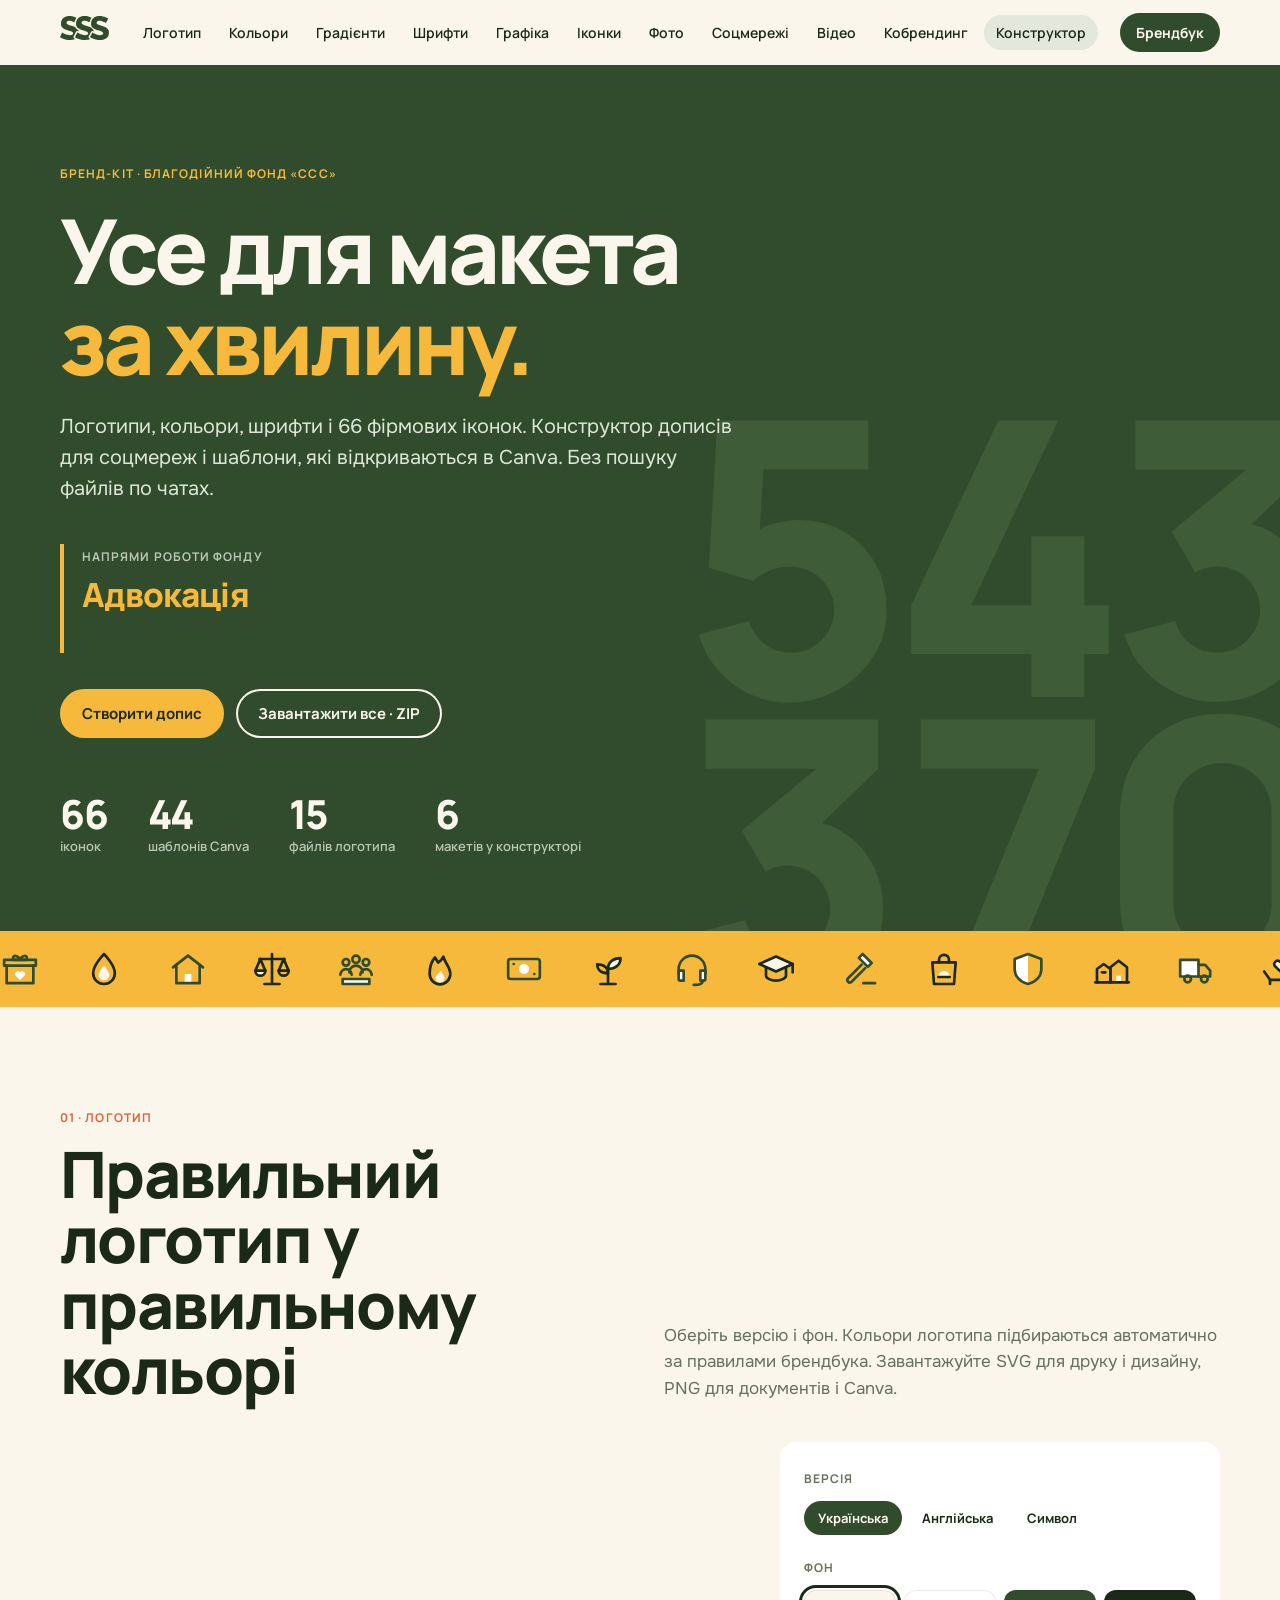
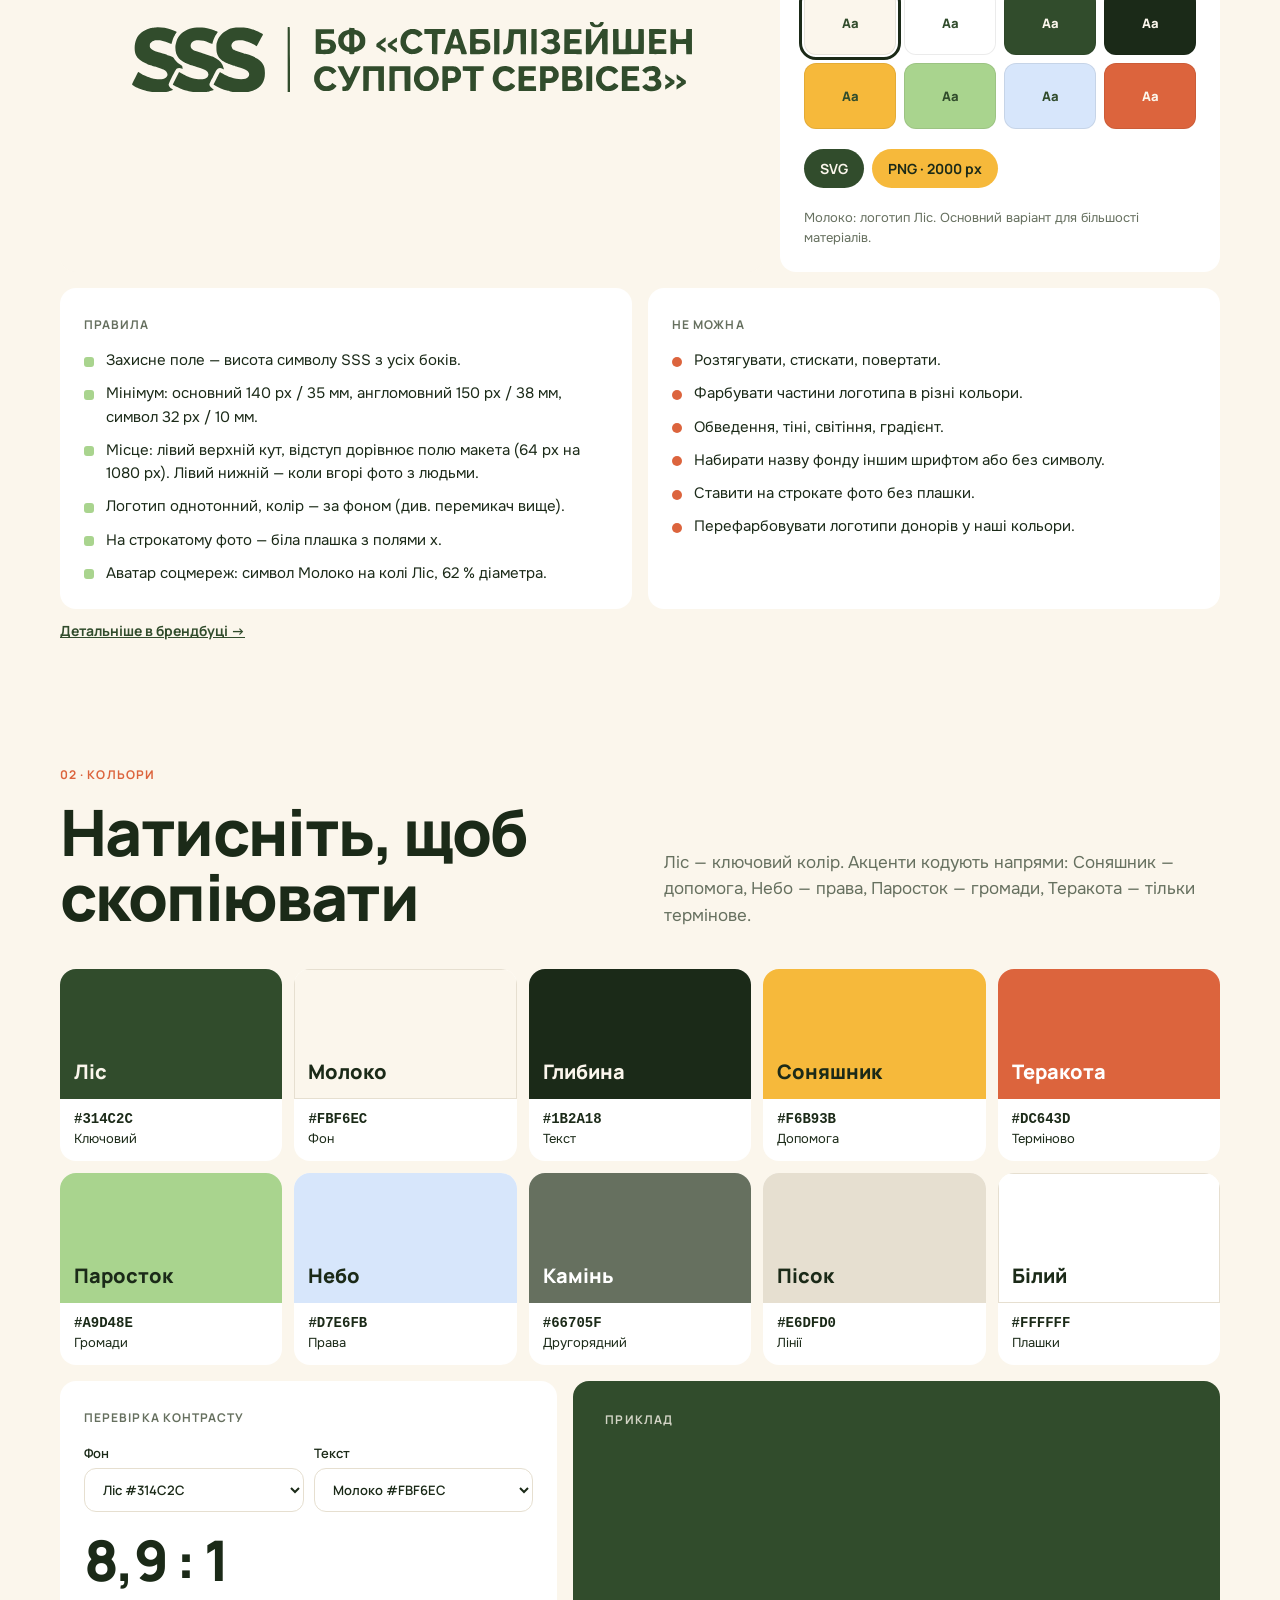
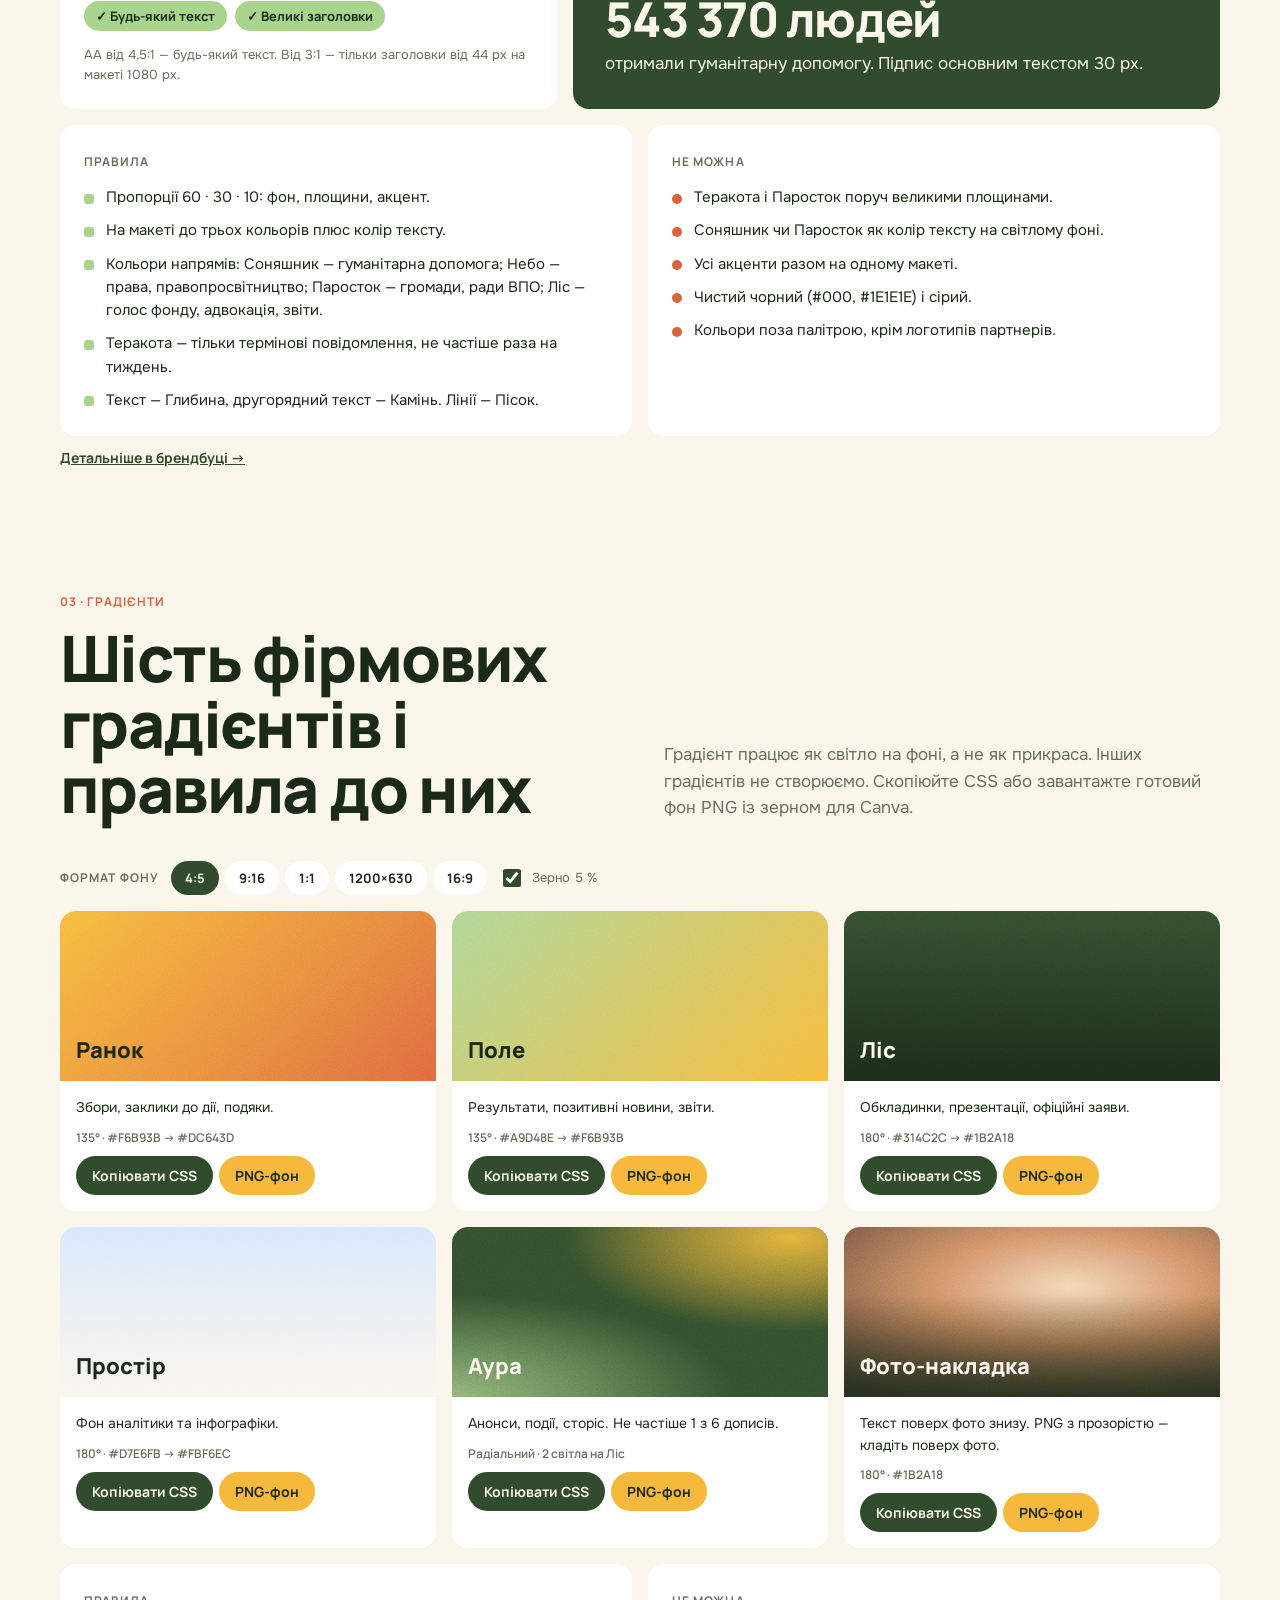
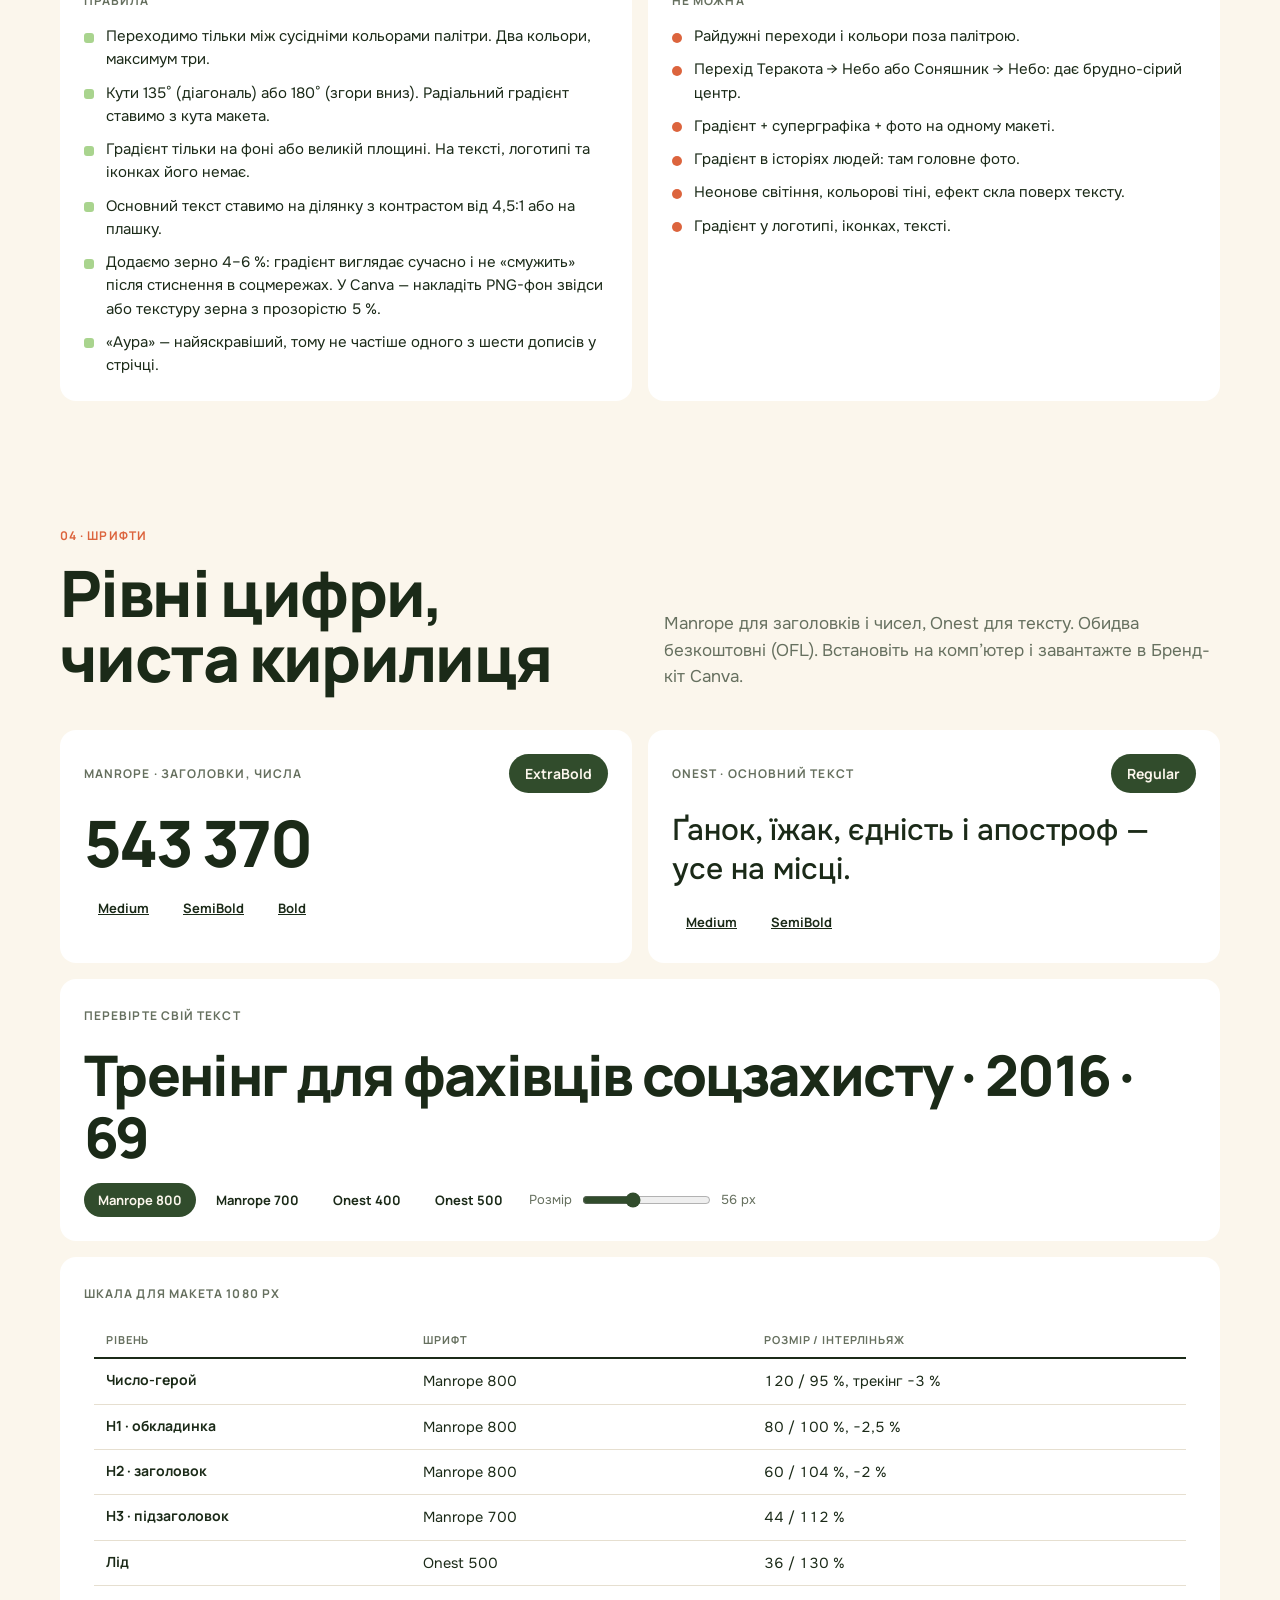
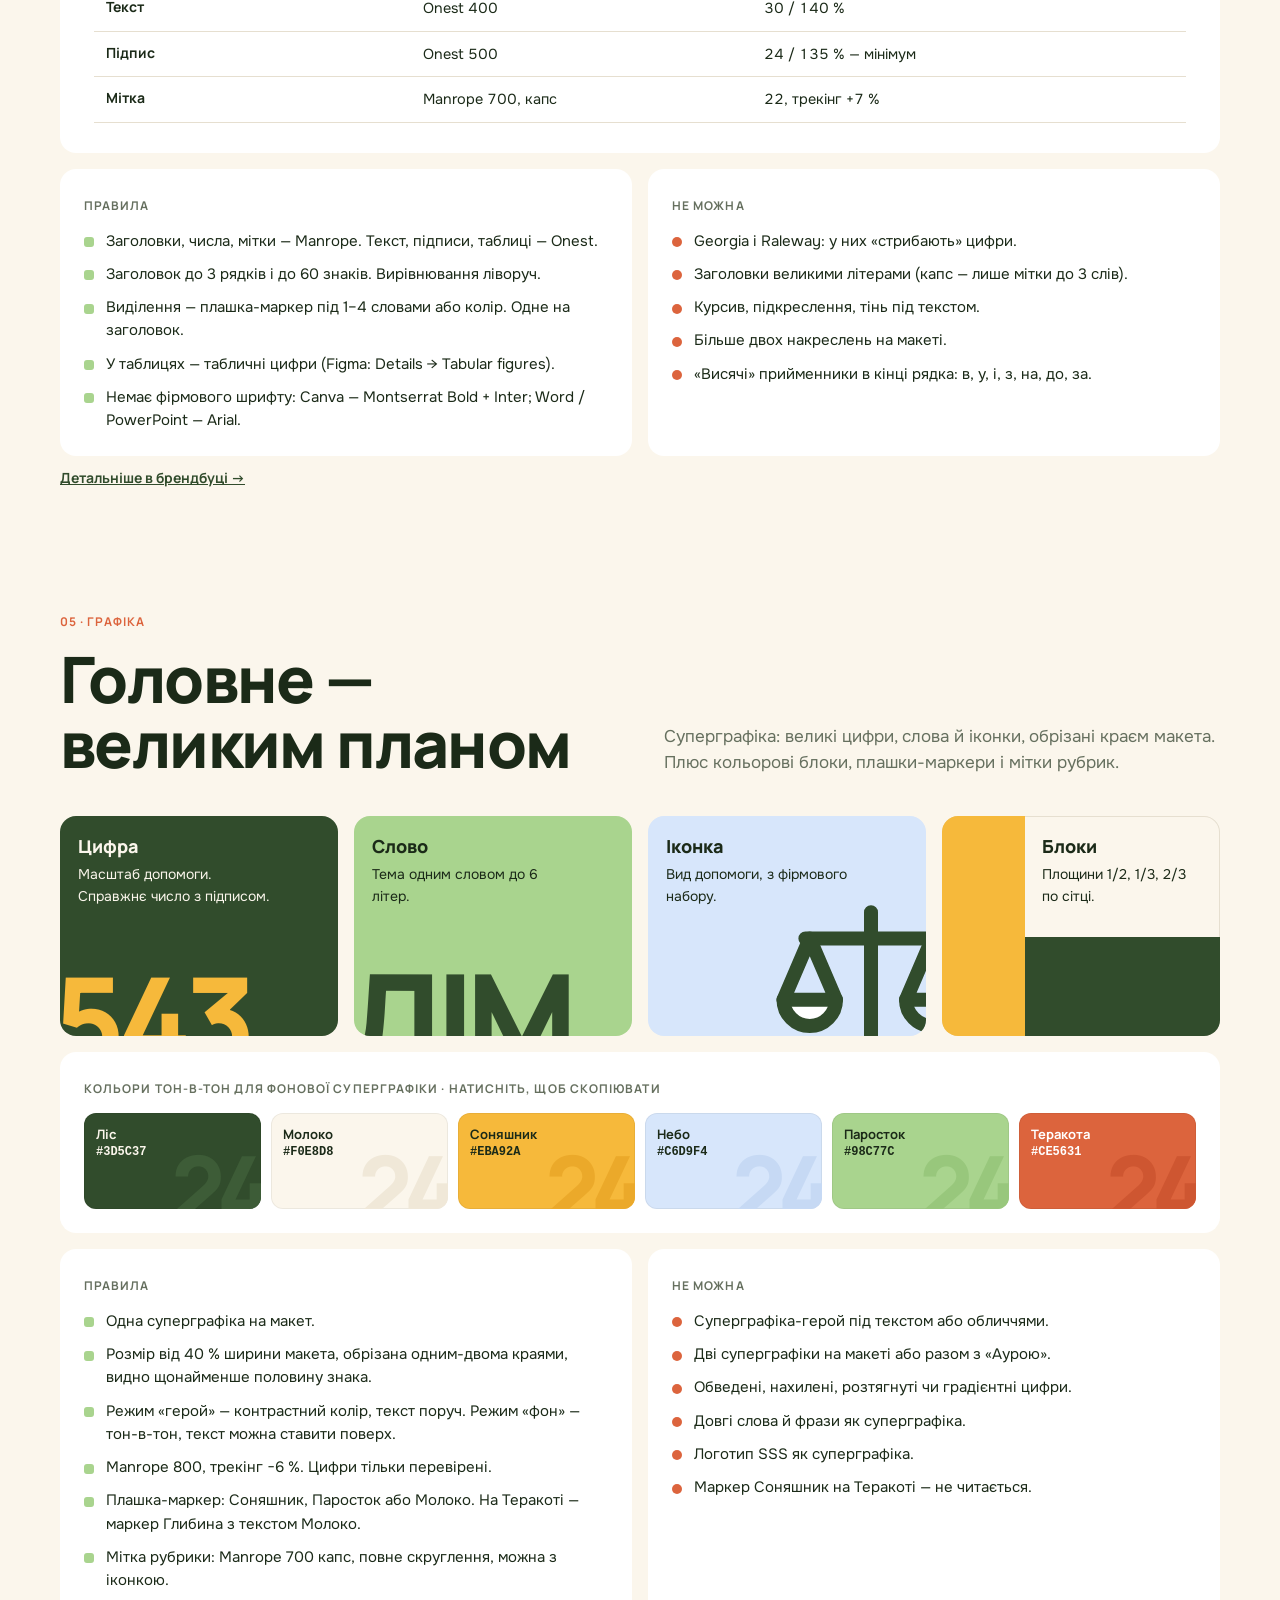
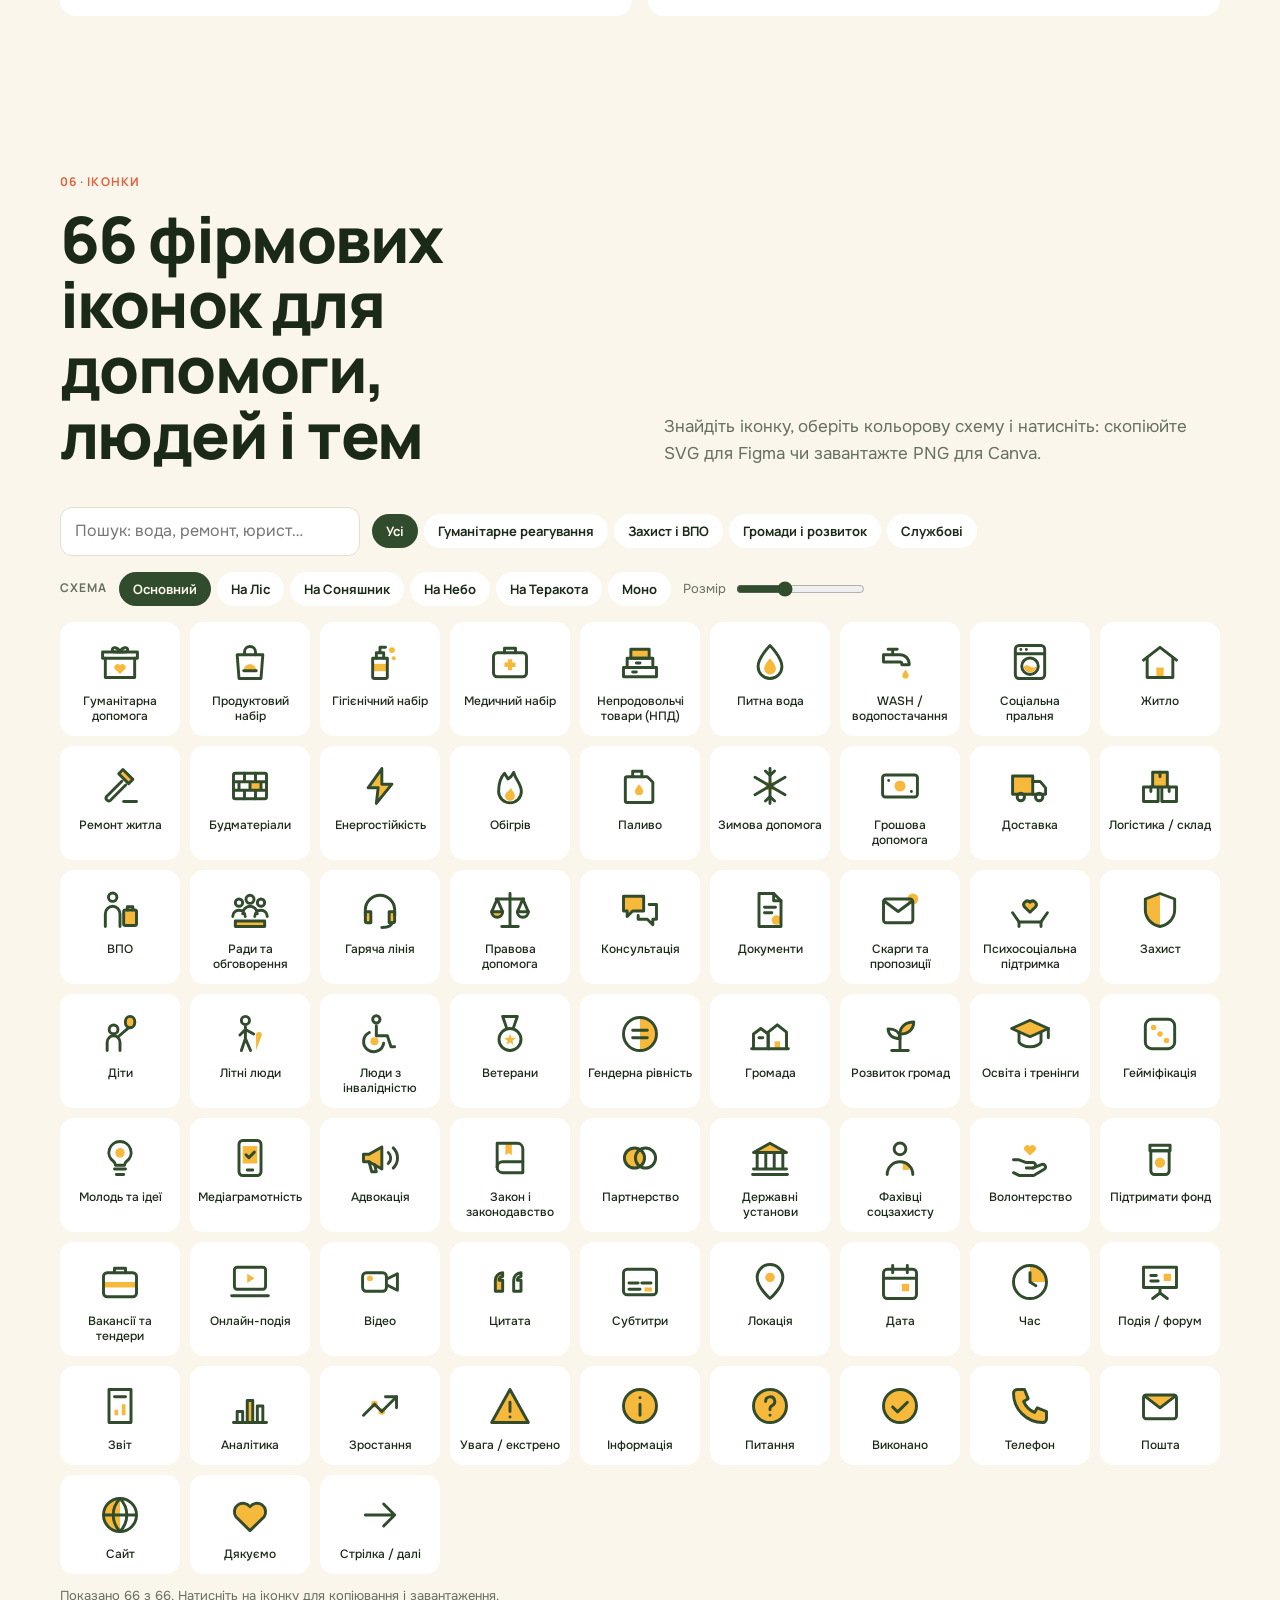
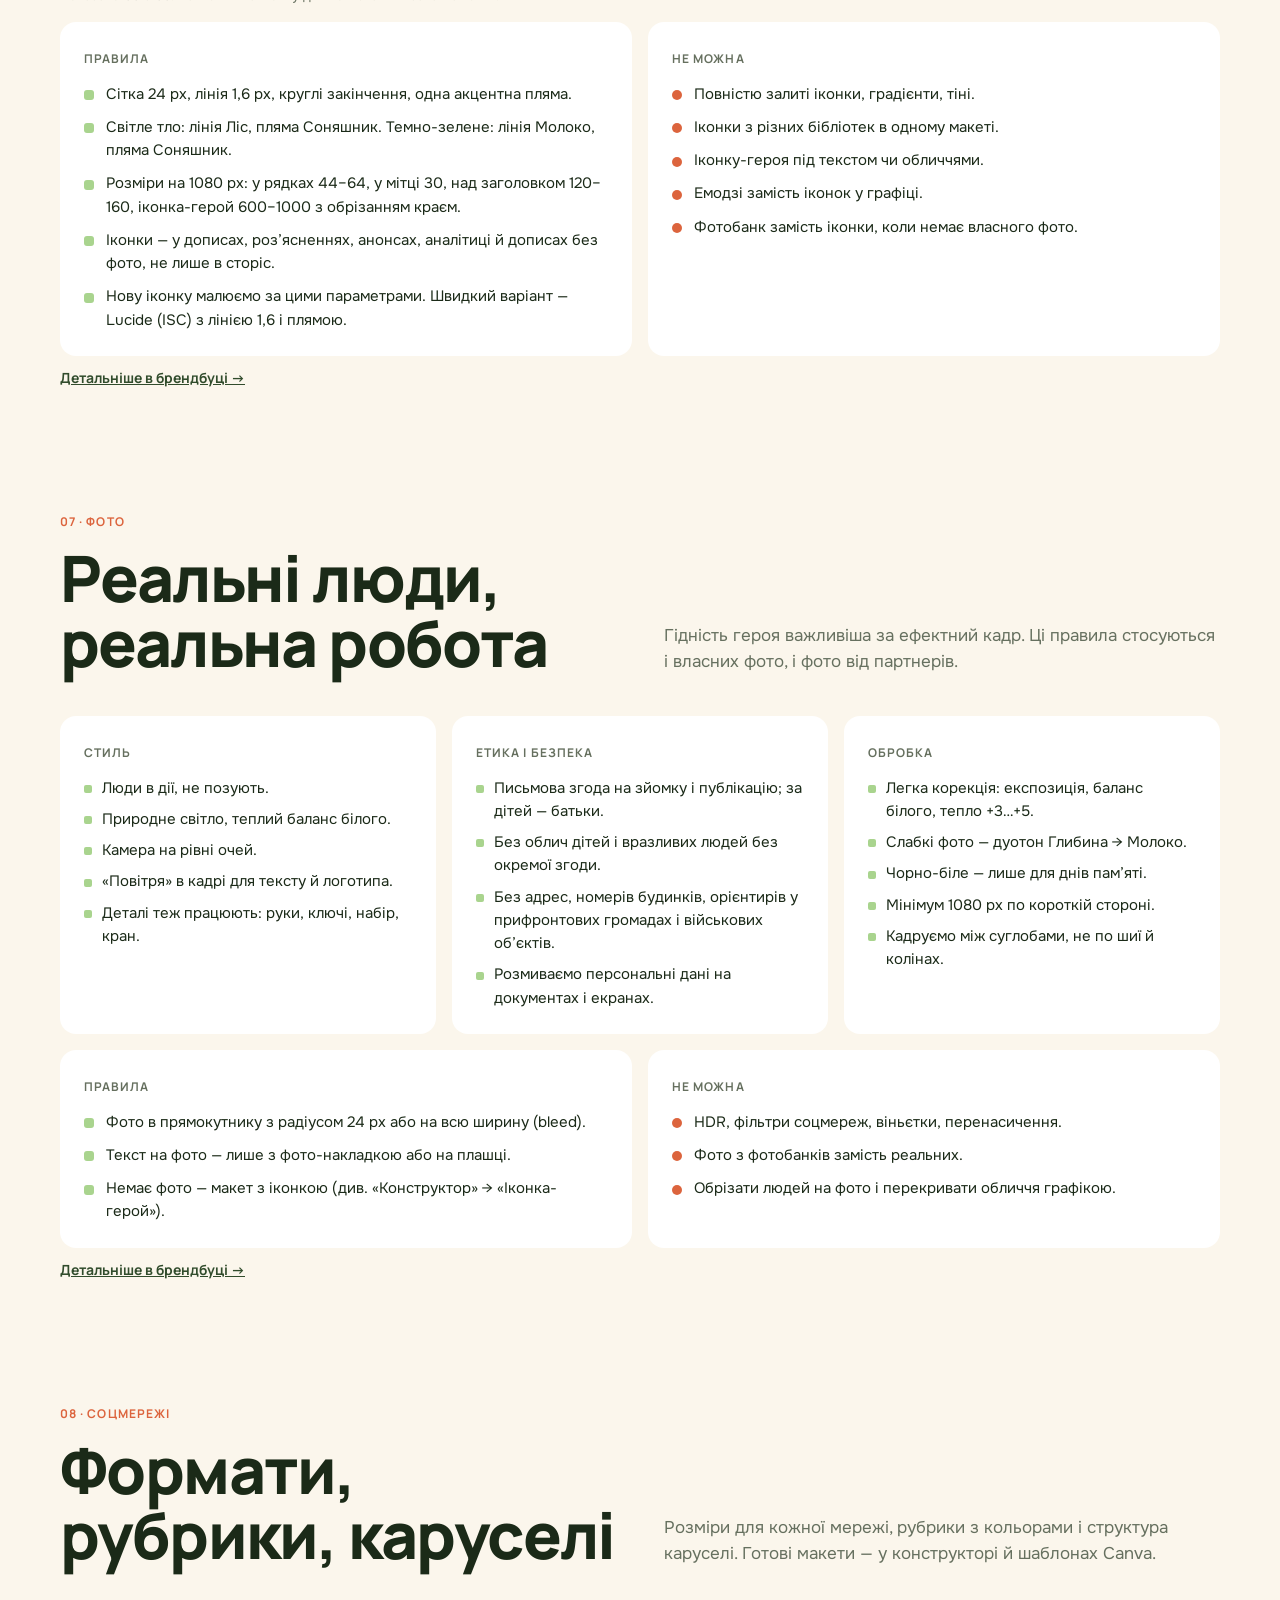
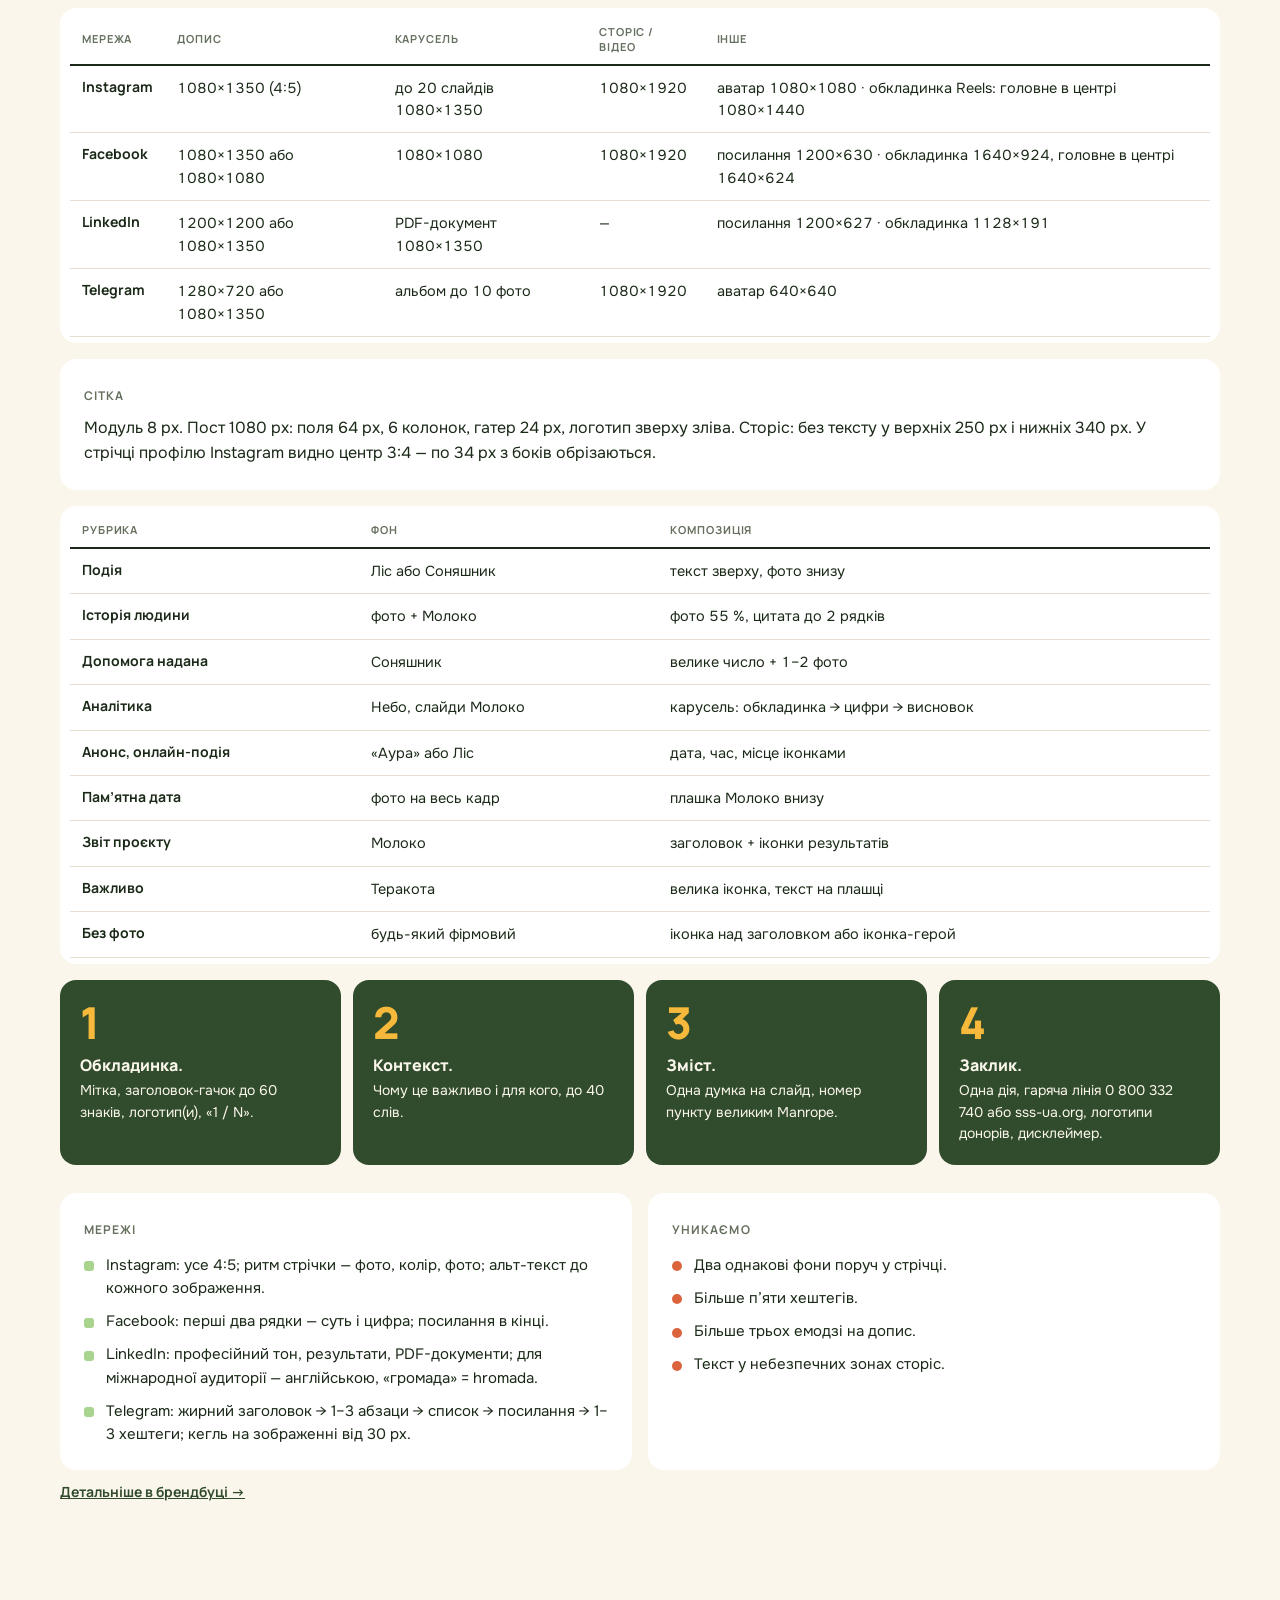
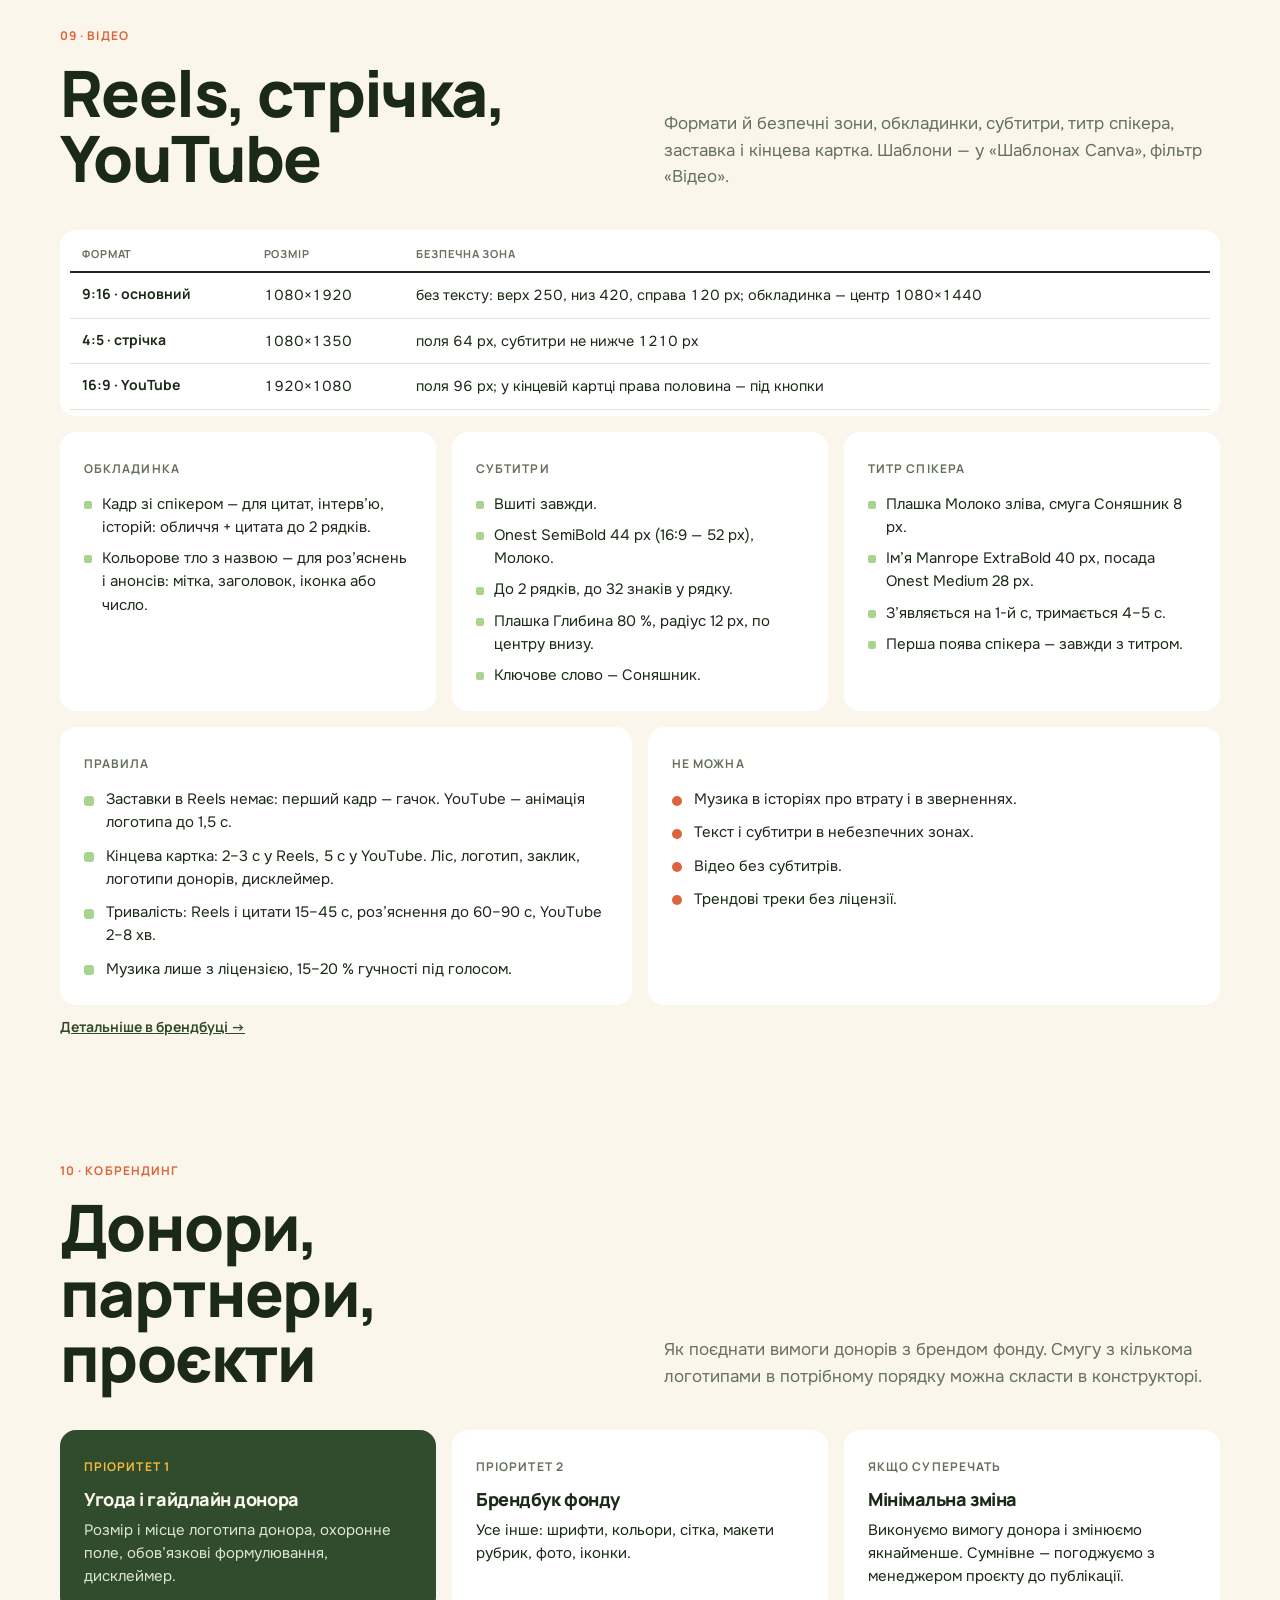
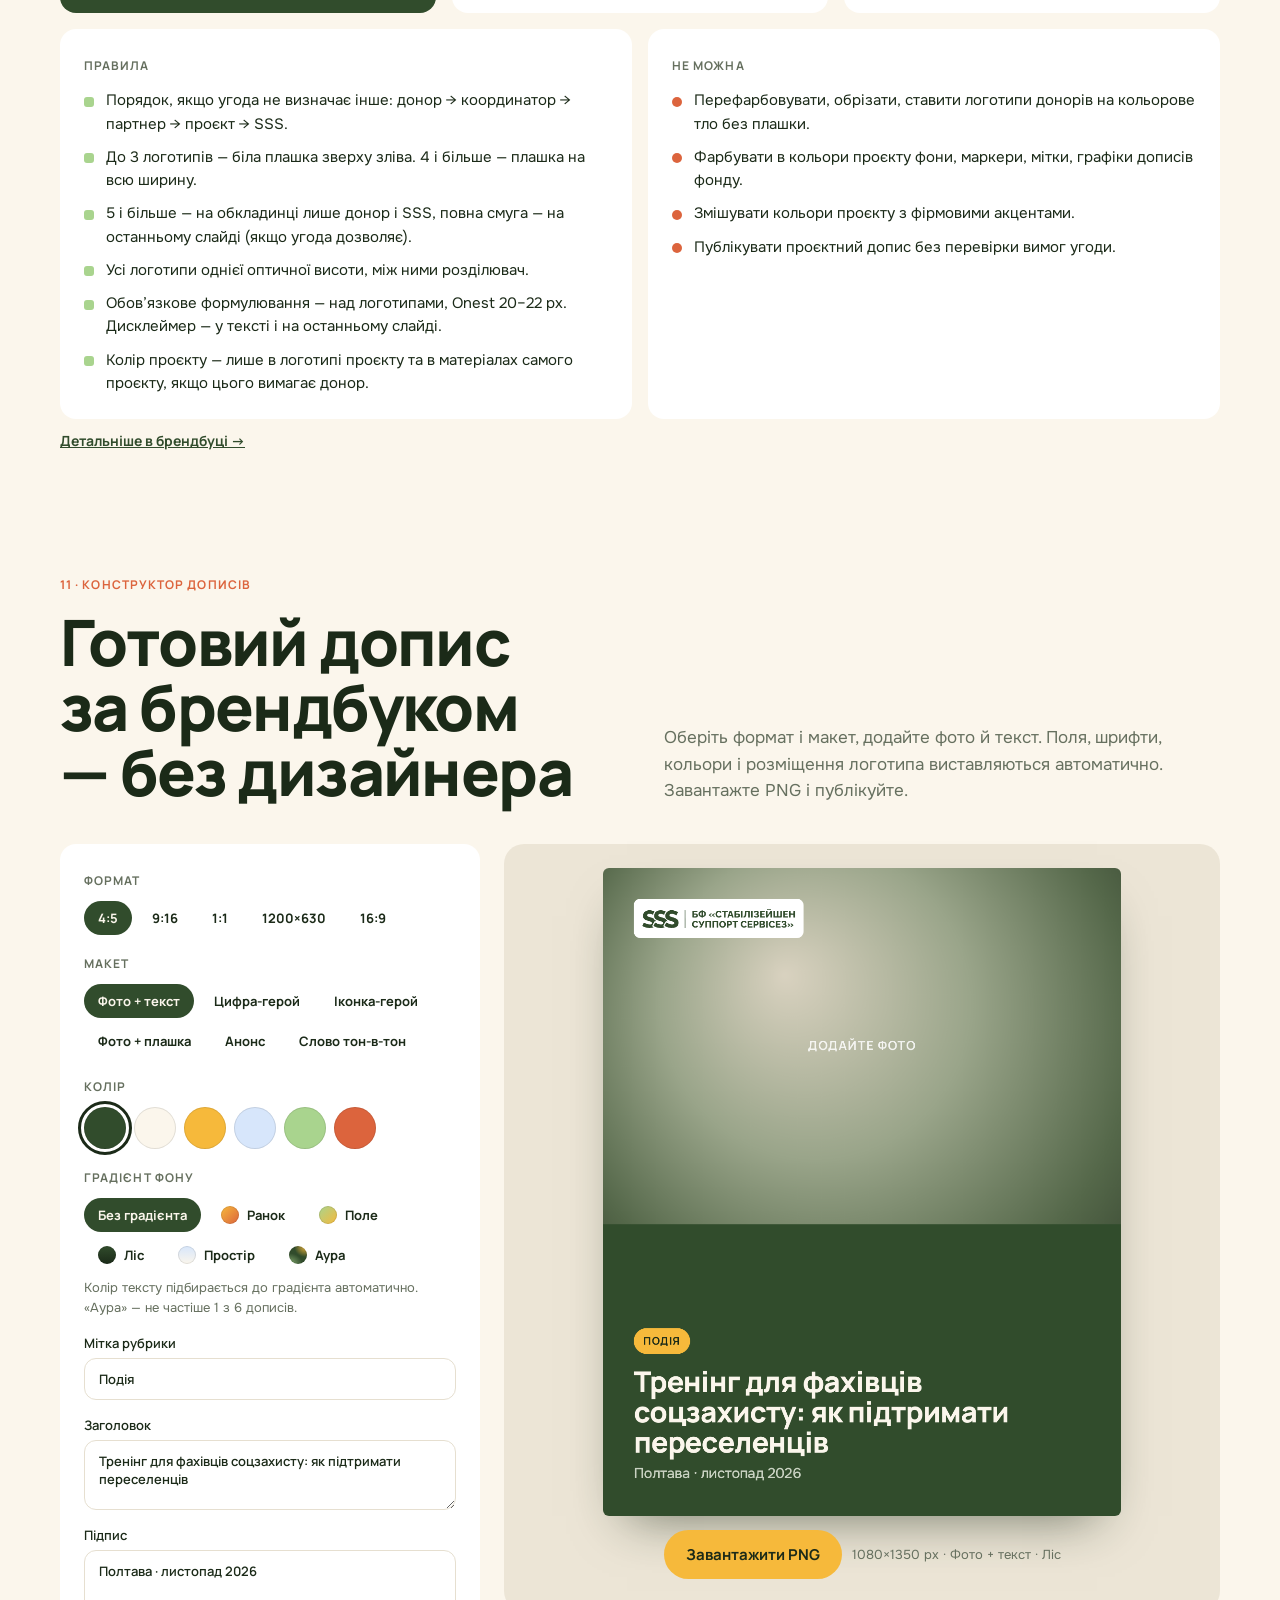
==== commit 35e8ab58: "1" ====
--- a/index.html
+++ b/index.html
@@ -433,7 +433,7 @@
   </div>
   <div class="rl rv">
     <div class="card"><span class="lbl">Правила</span><ul style="margin-top:12px"><li>Фото в прямокутнику з радіусом 24 px або на всю ширину (bleed).</li><li>Текст на фото — лише з фото-накладкою або на плашці.</li><li>Немає фото — макет з іконкою (див. «Конструктор» → «Іконка-герой»).</li></ul></div>
-    <div class="card"><span class="lbl">Не можна</span><ul class="nope" style="margin-top:12px"><li>«Порнографія бідності»: сльози й руїни як фон для жалю.</li><li>HDR, фільтри соцмереж, віньєтки, перенасичення.</li><li>Фото з фотобанків замість реальних.</li><li>Обрізати людей на фото і перекривати обличчя графікою.</li></ul></div>
+    <div class="card"><span class="lbl">Не можна</span><ul class="nope" style="margin-top:12px"><li>HDR, фільтри соцмереж, віньєтки, перенасичення.</li><li>Фото з фотобанків замість реальних.</li><li>Обрізати людей на фото і перекривати обличчя графікою.</li></ul></div>
   </div>
   <p class="more rv"><a href="brandbook.html#photo">Детальніше в брендбуці →</a></p>
 </div></section>
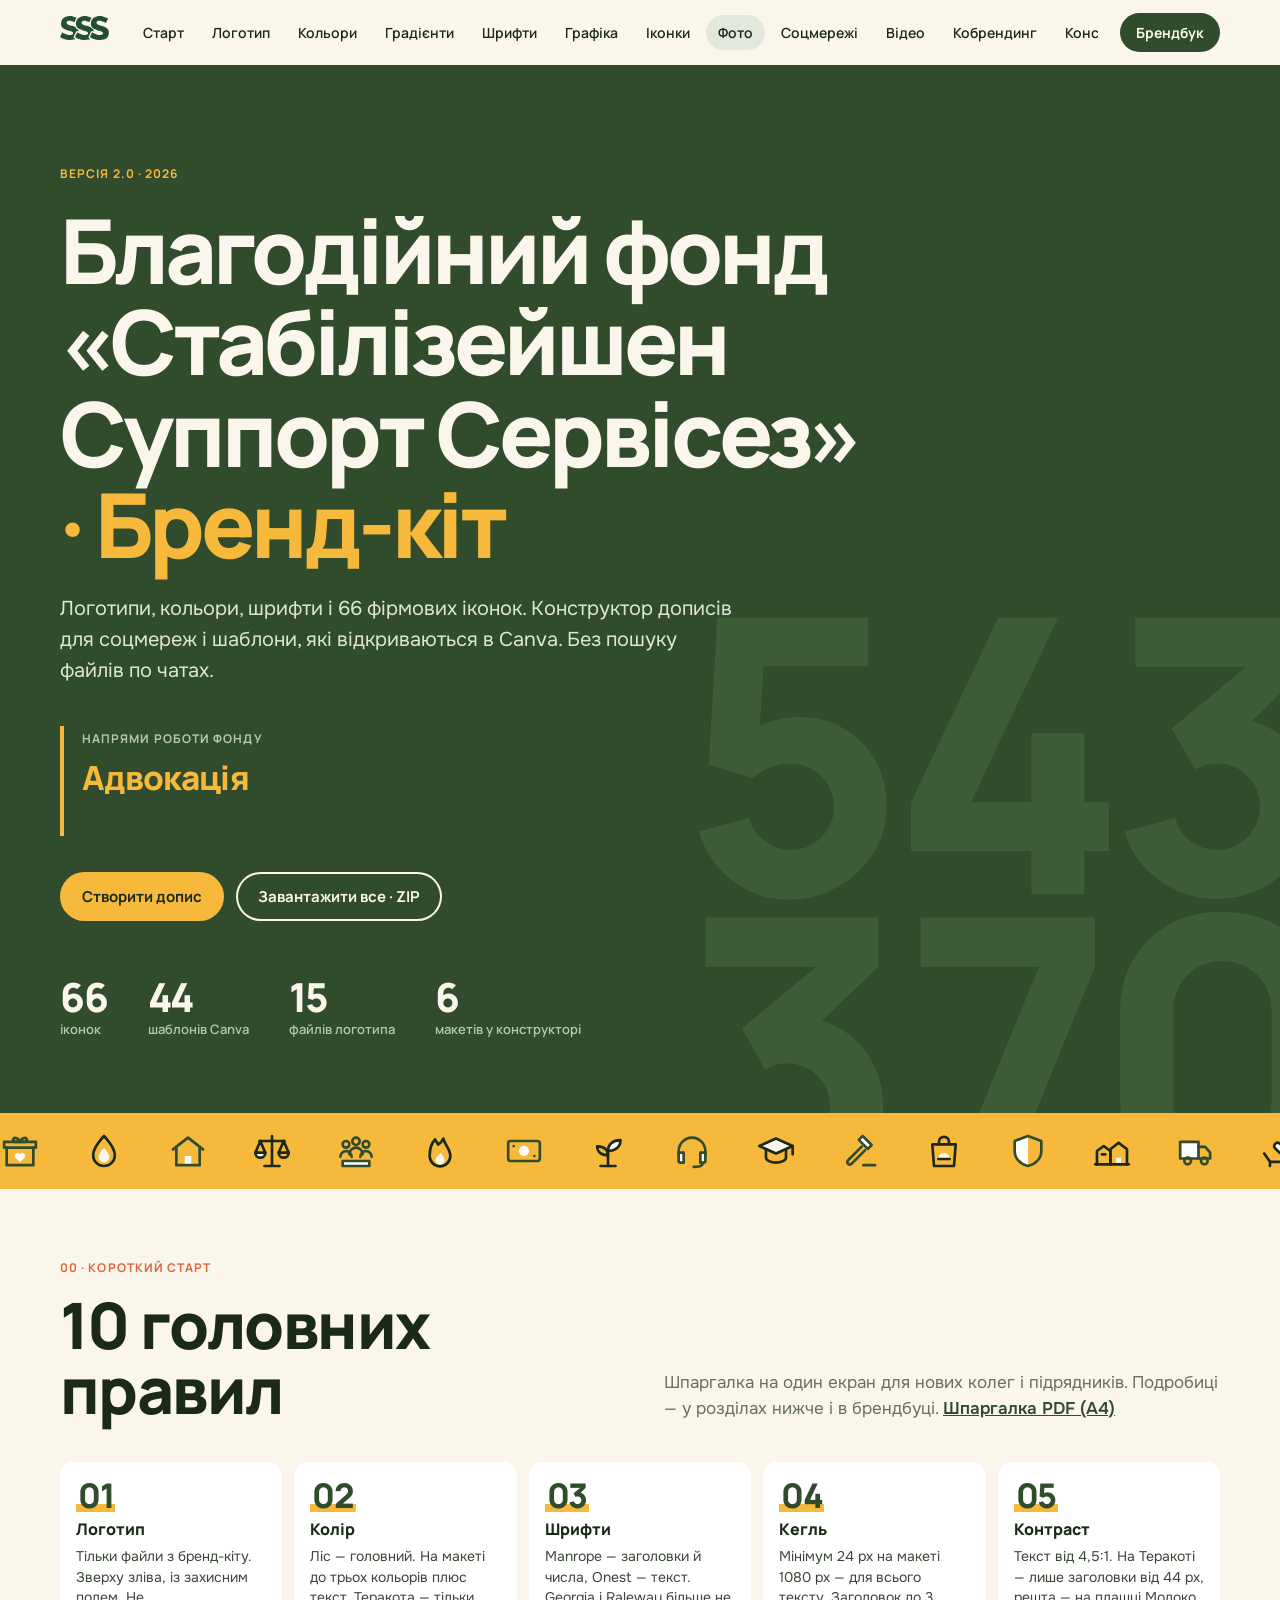
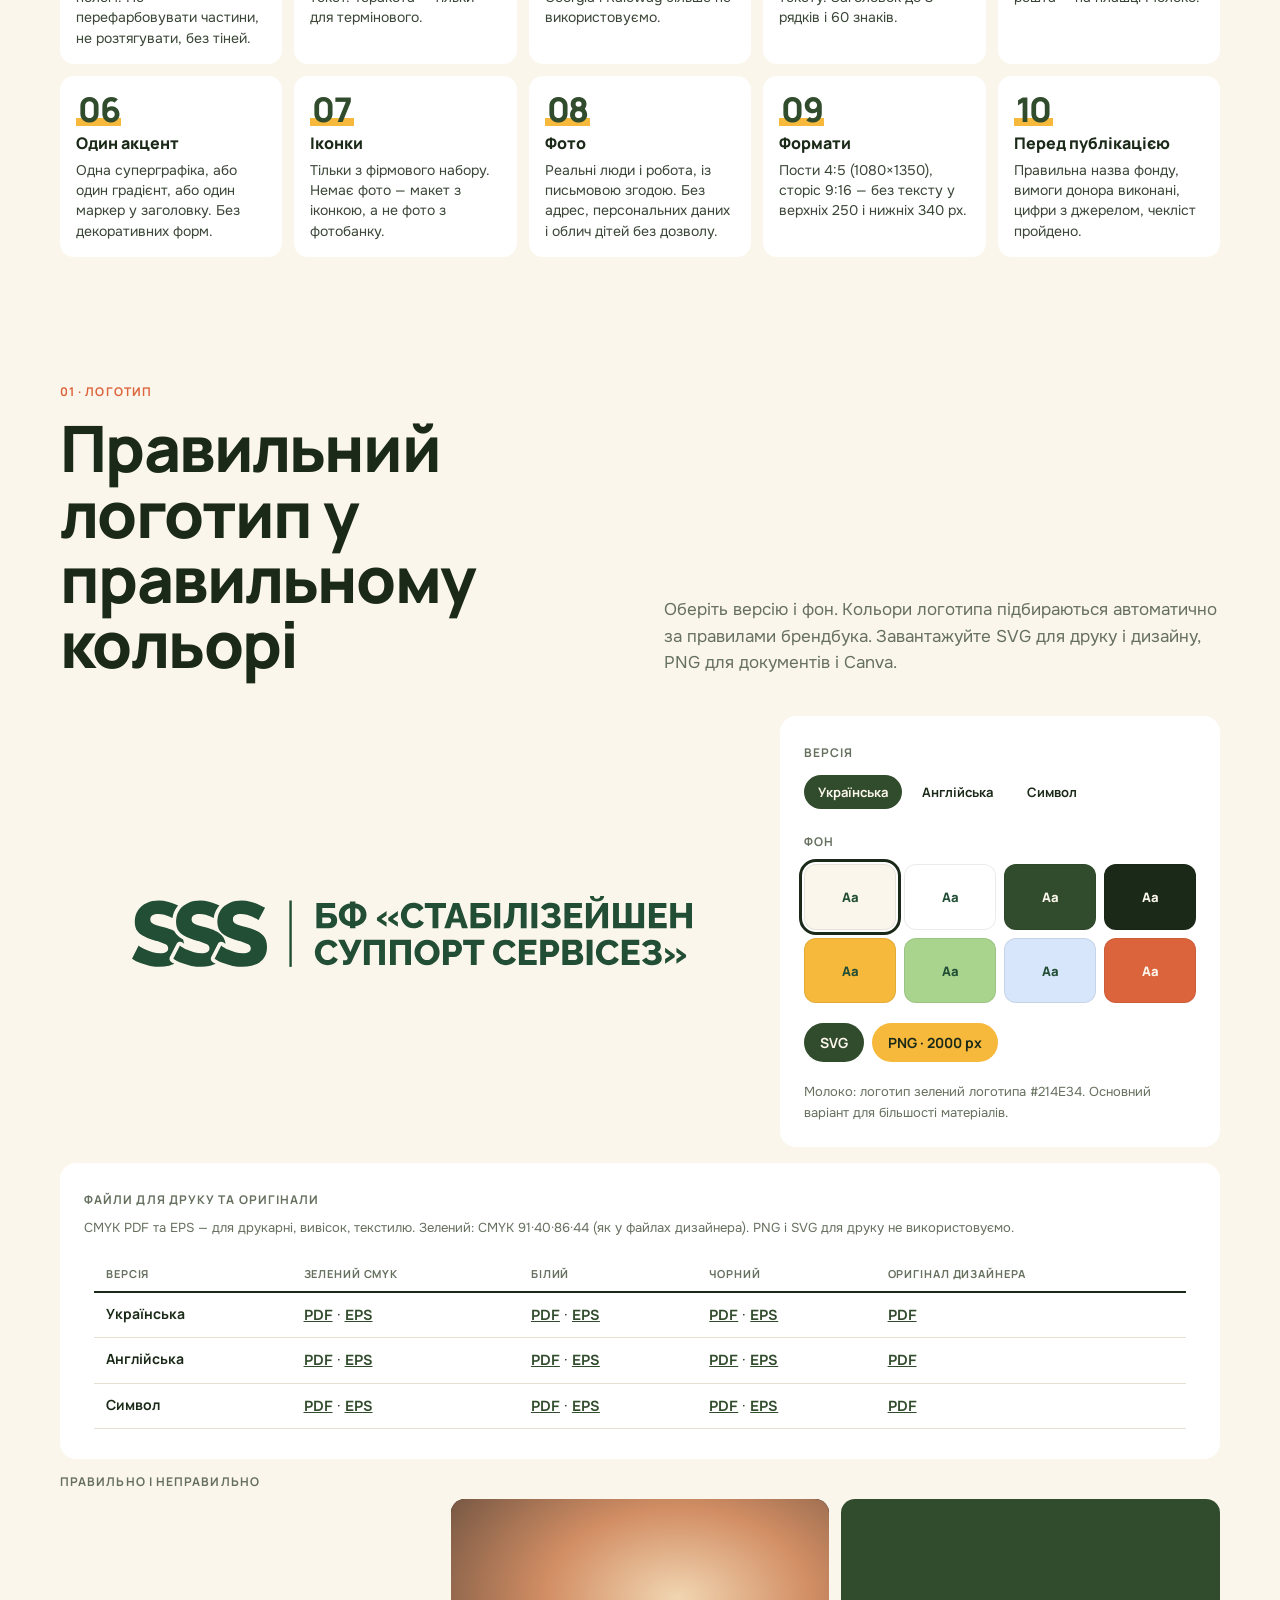
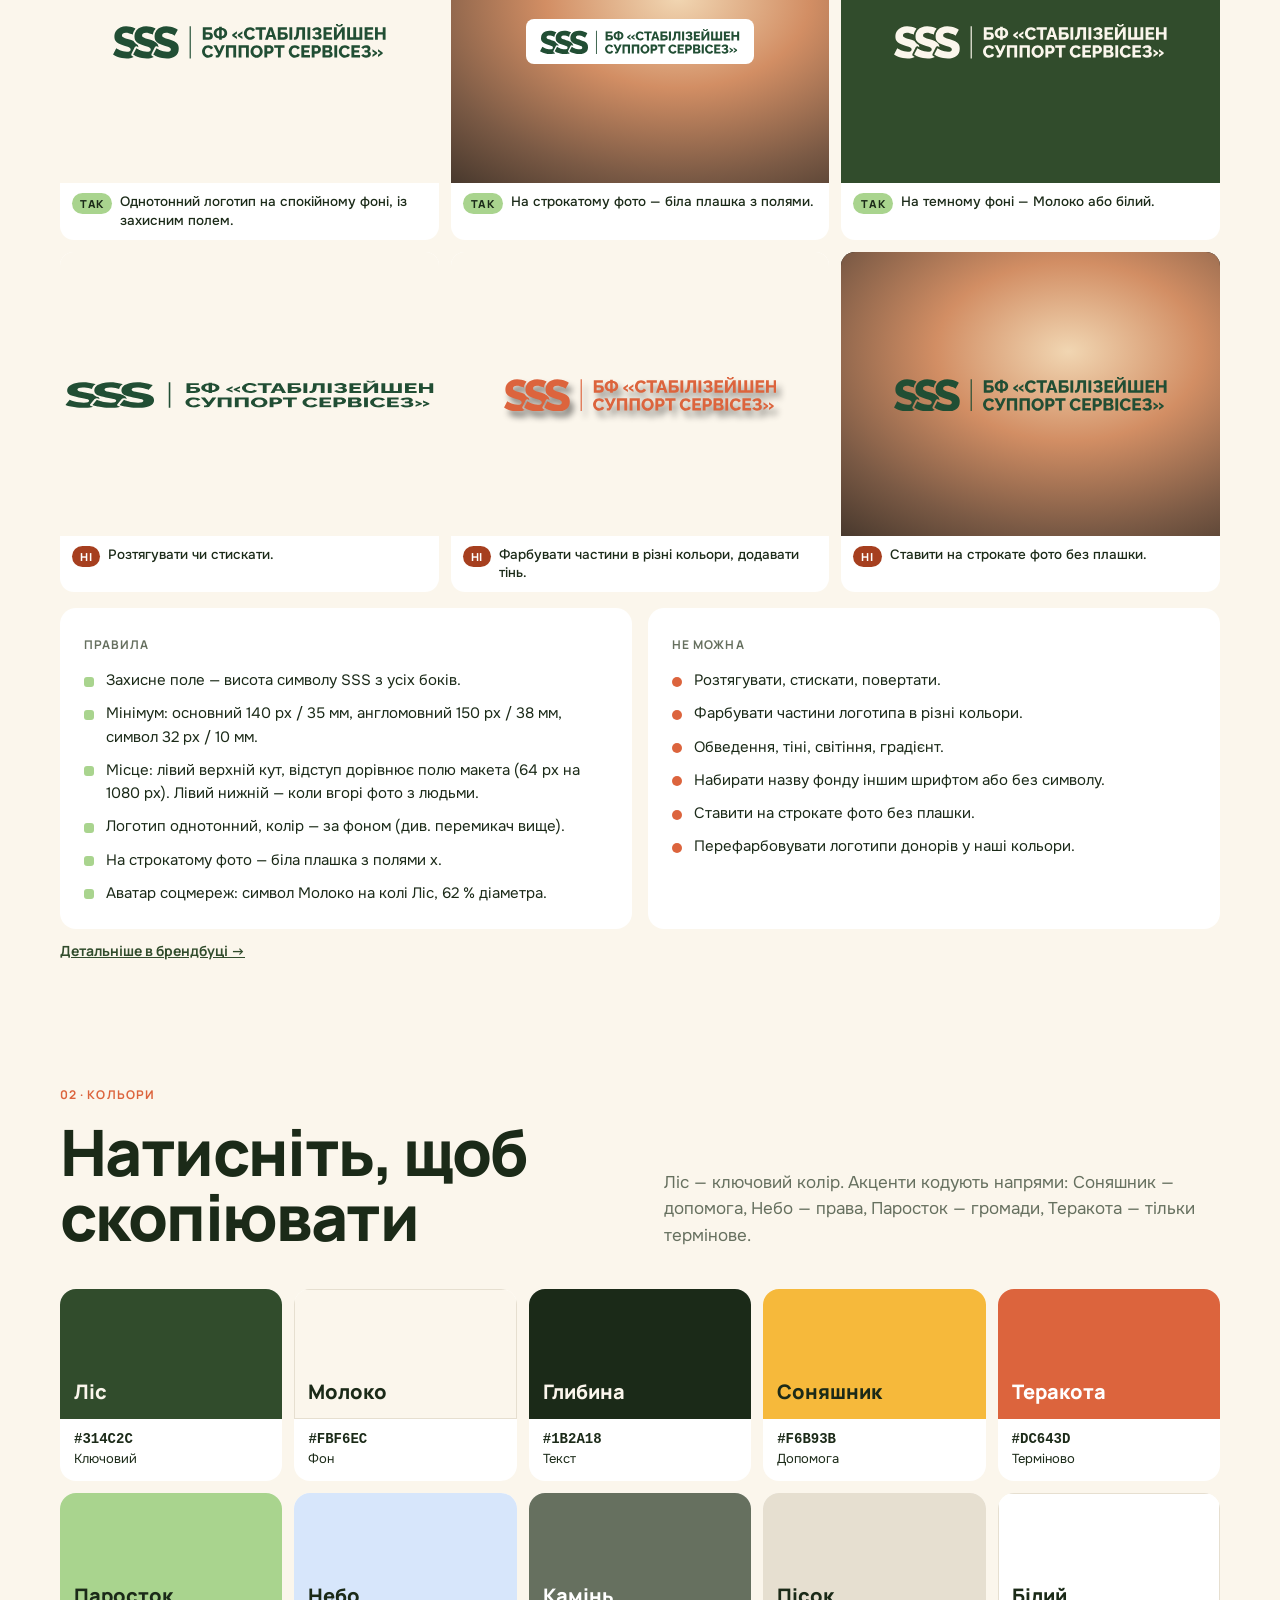
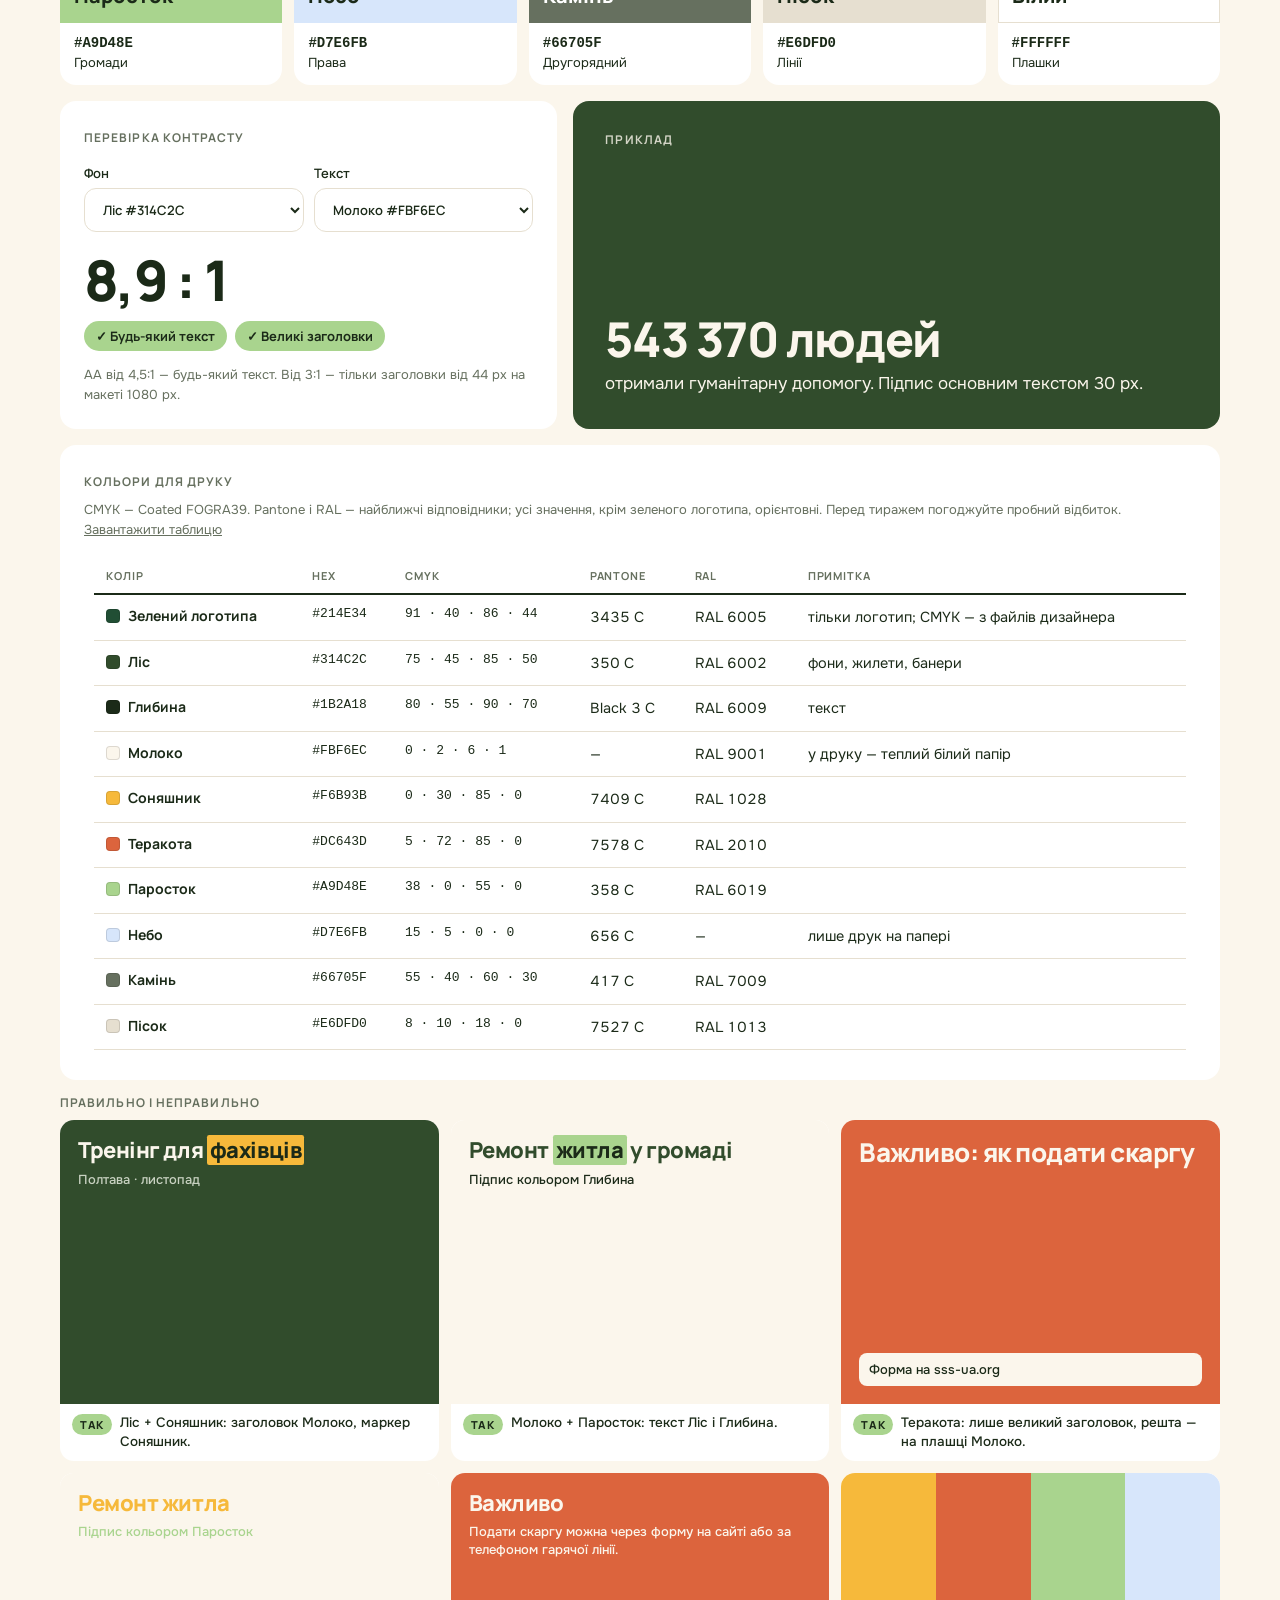
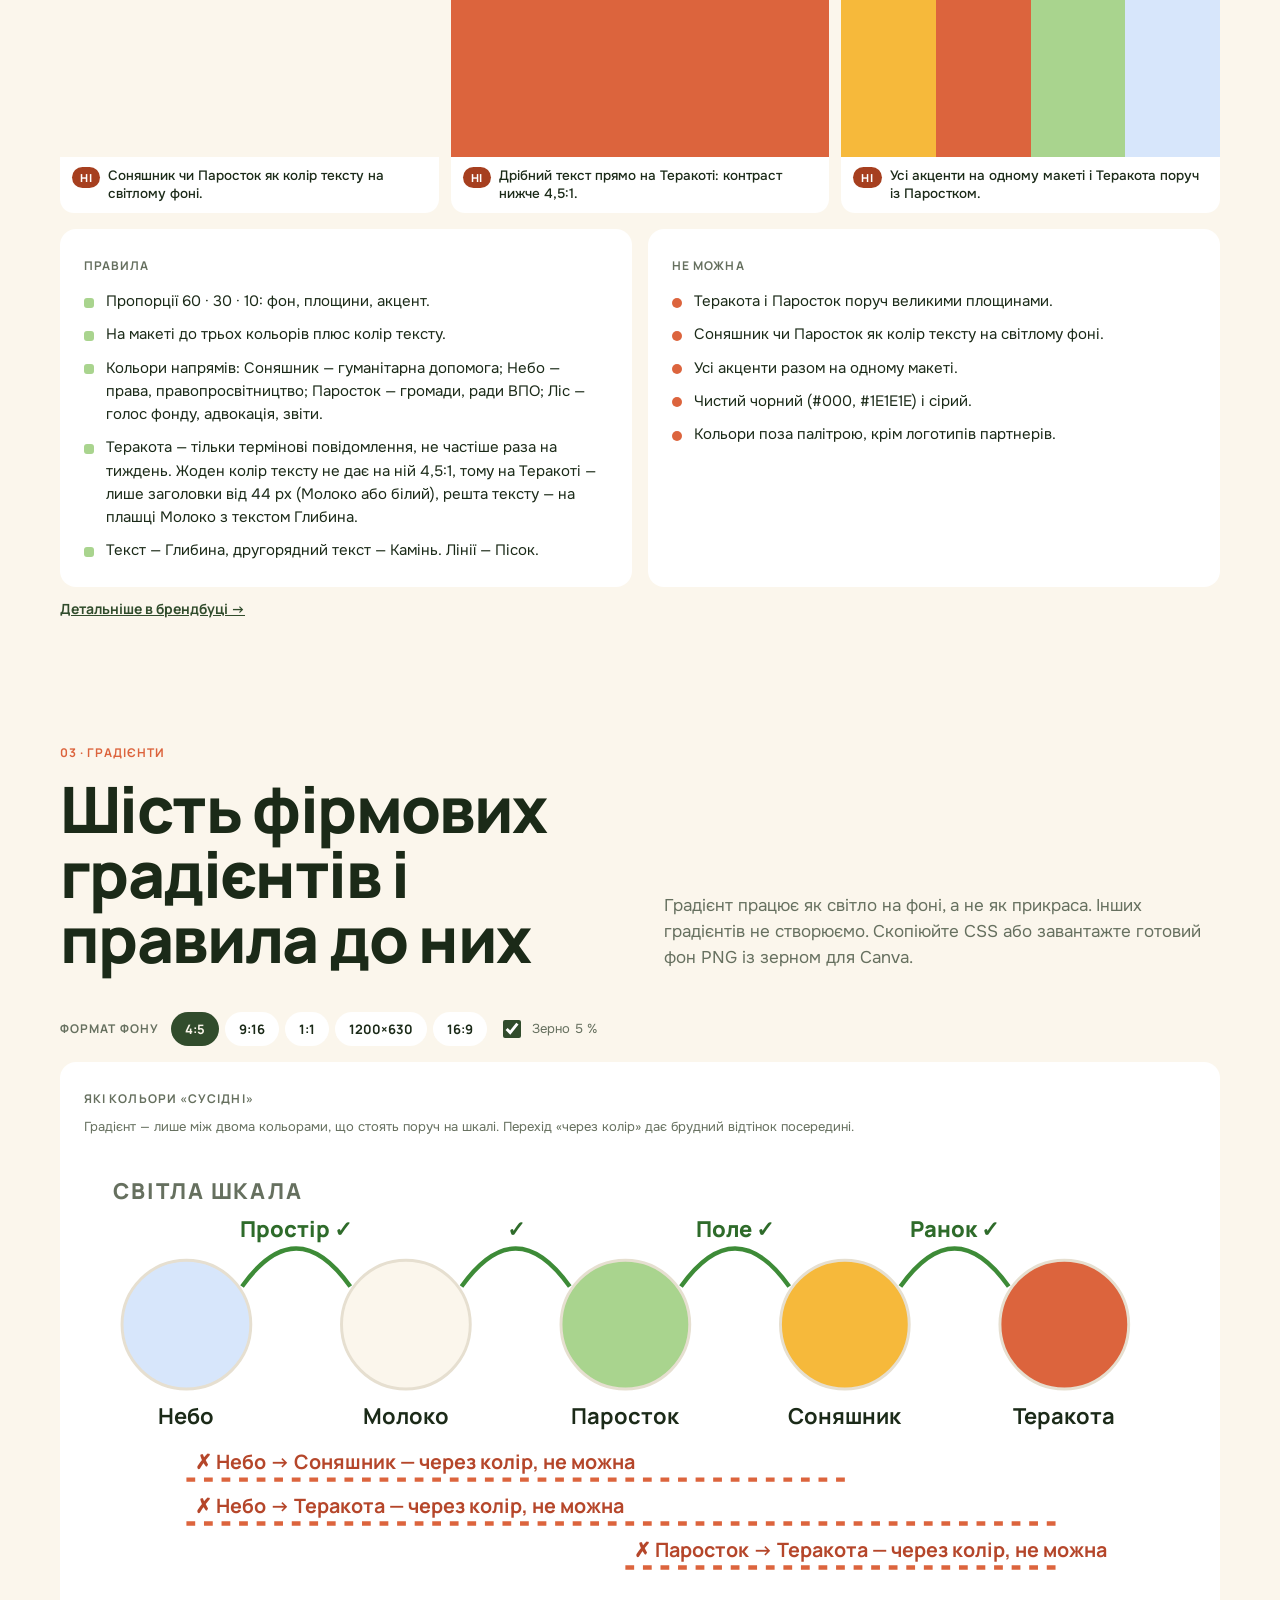
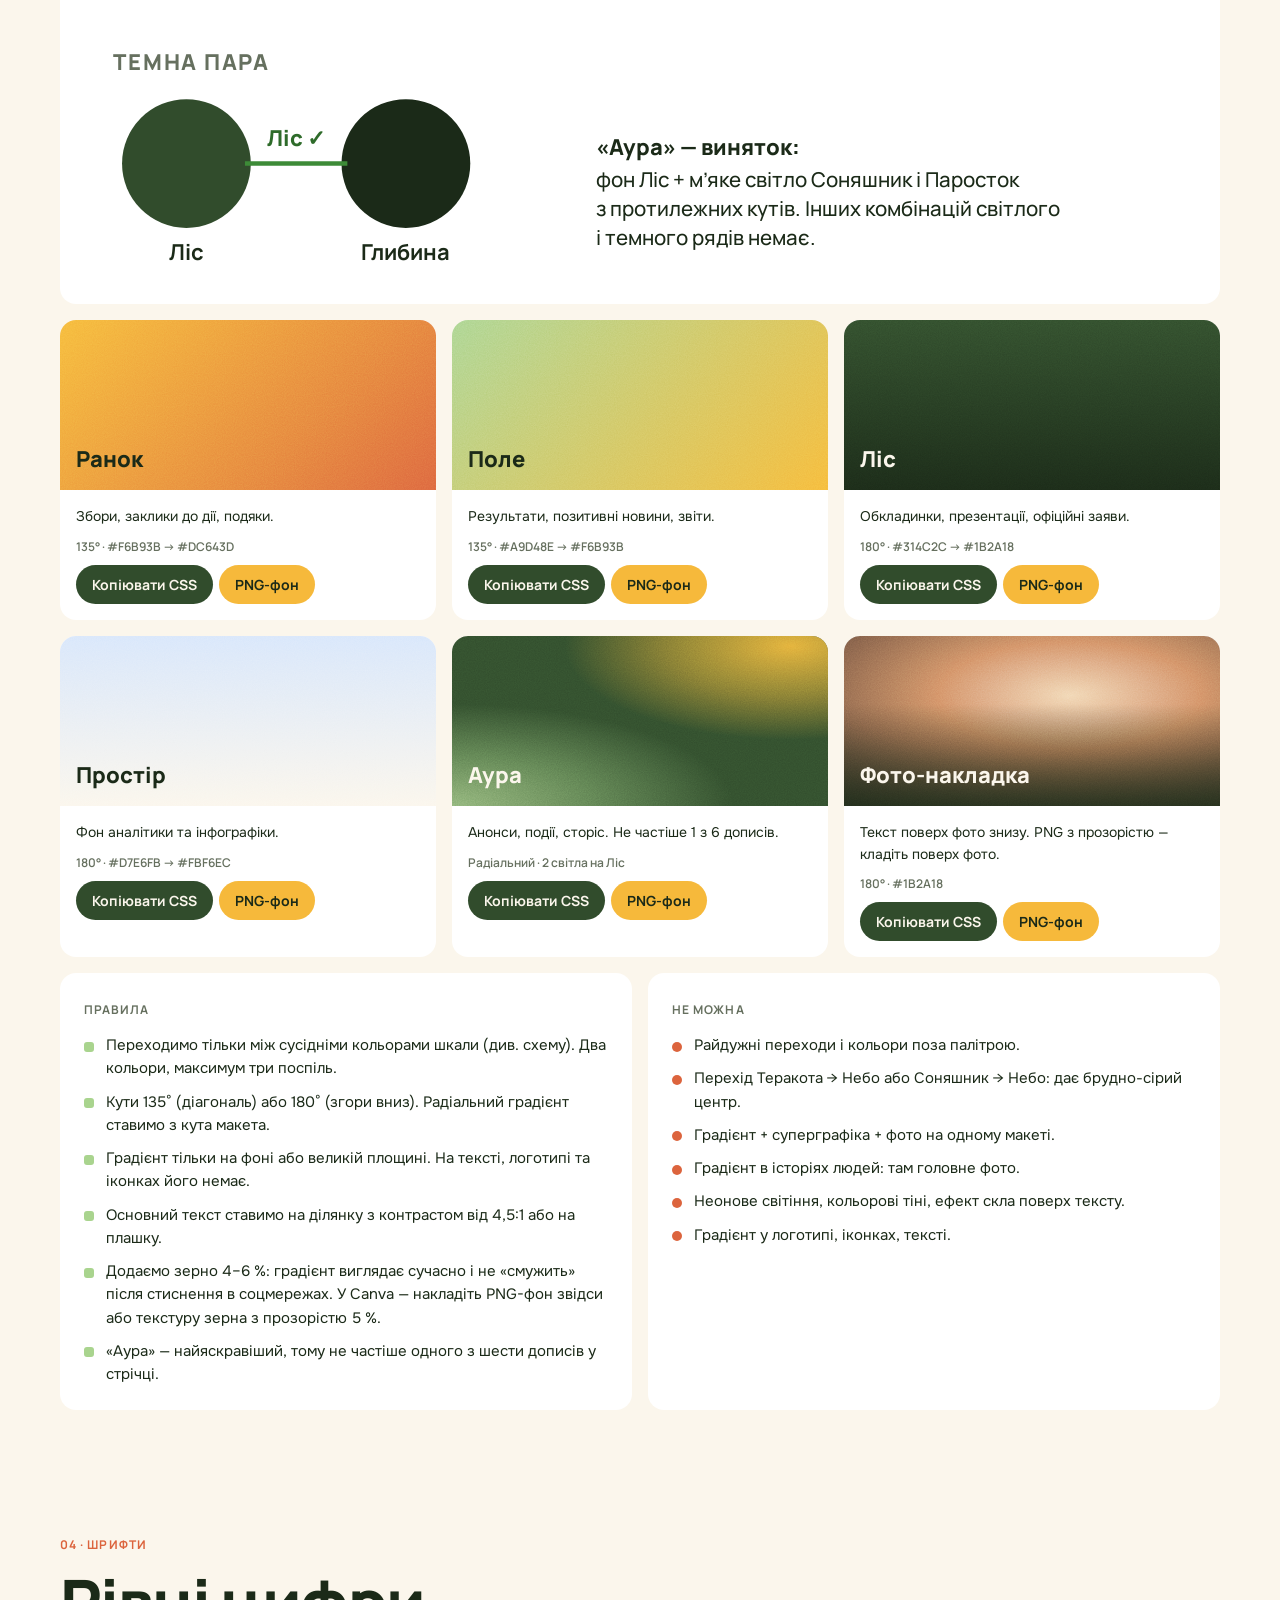
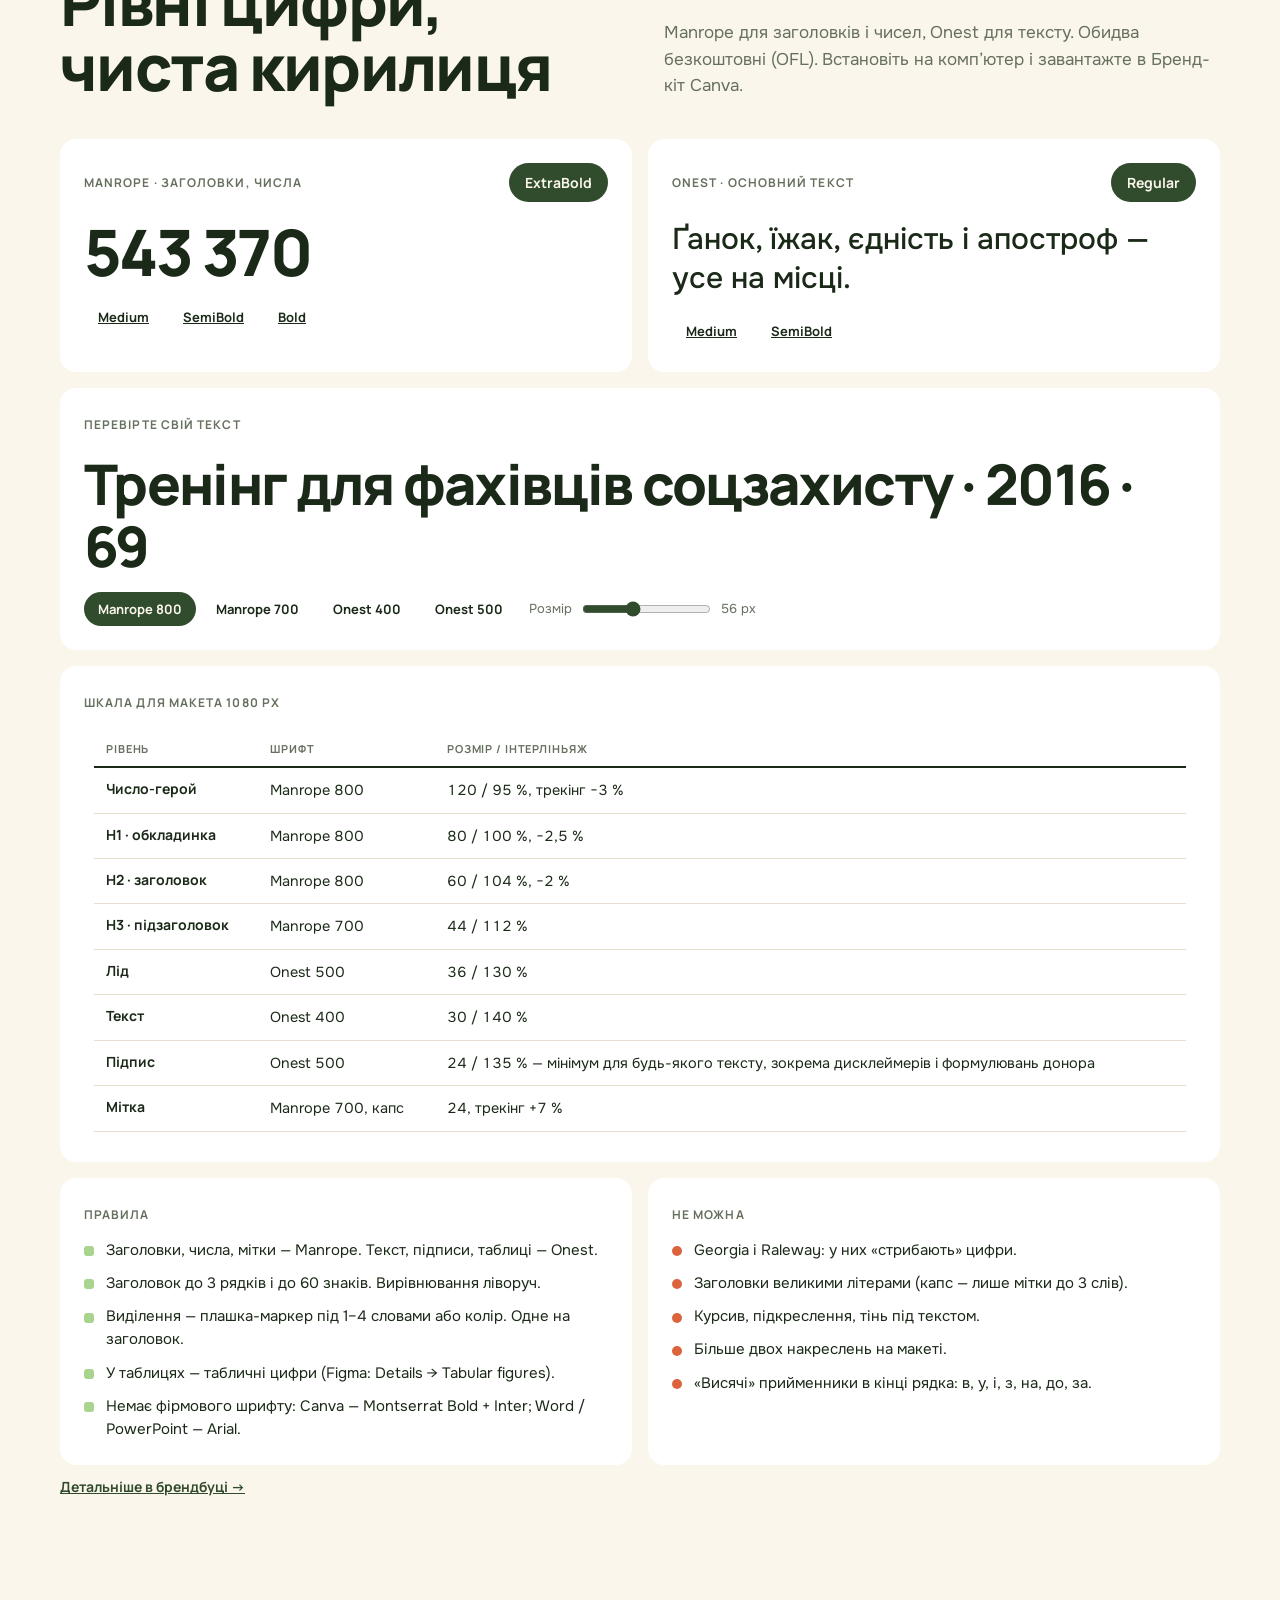
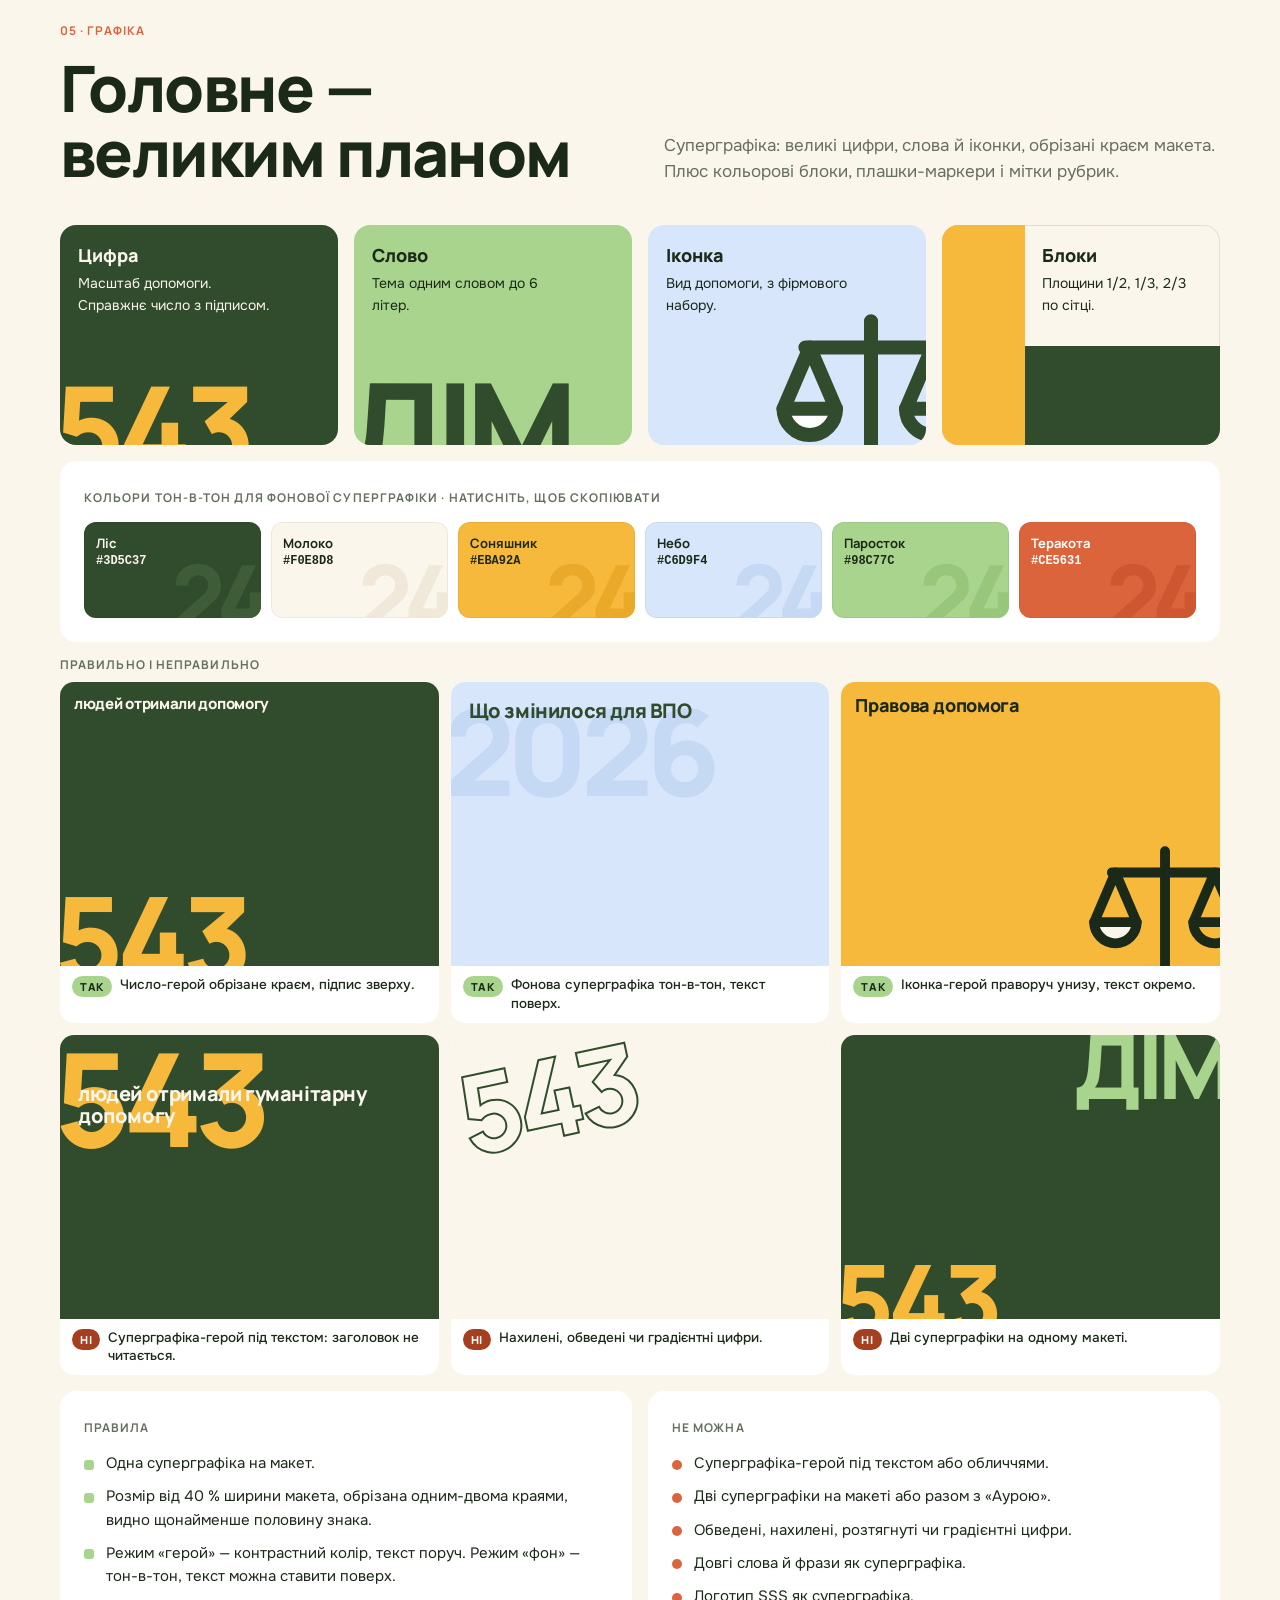
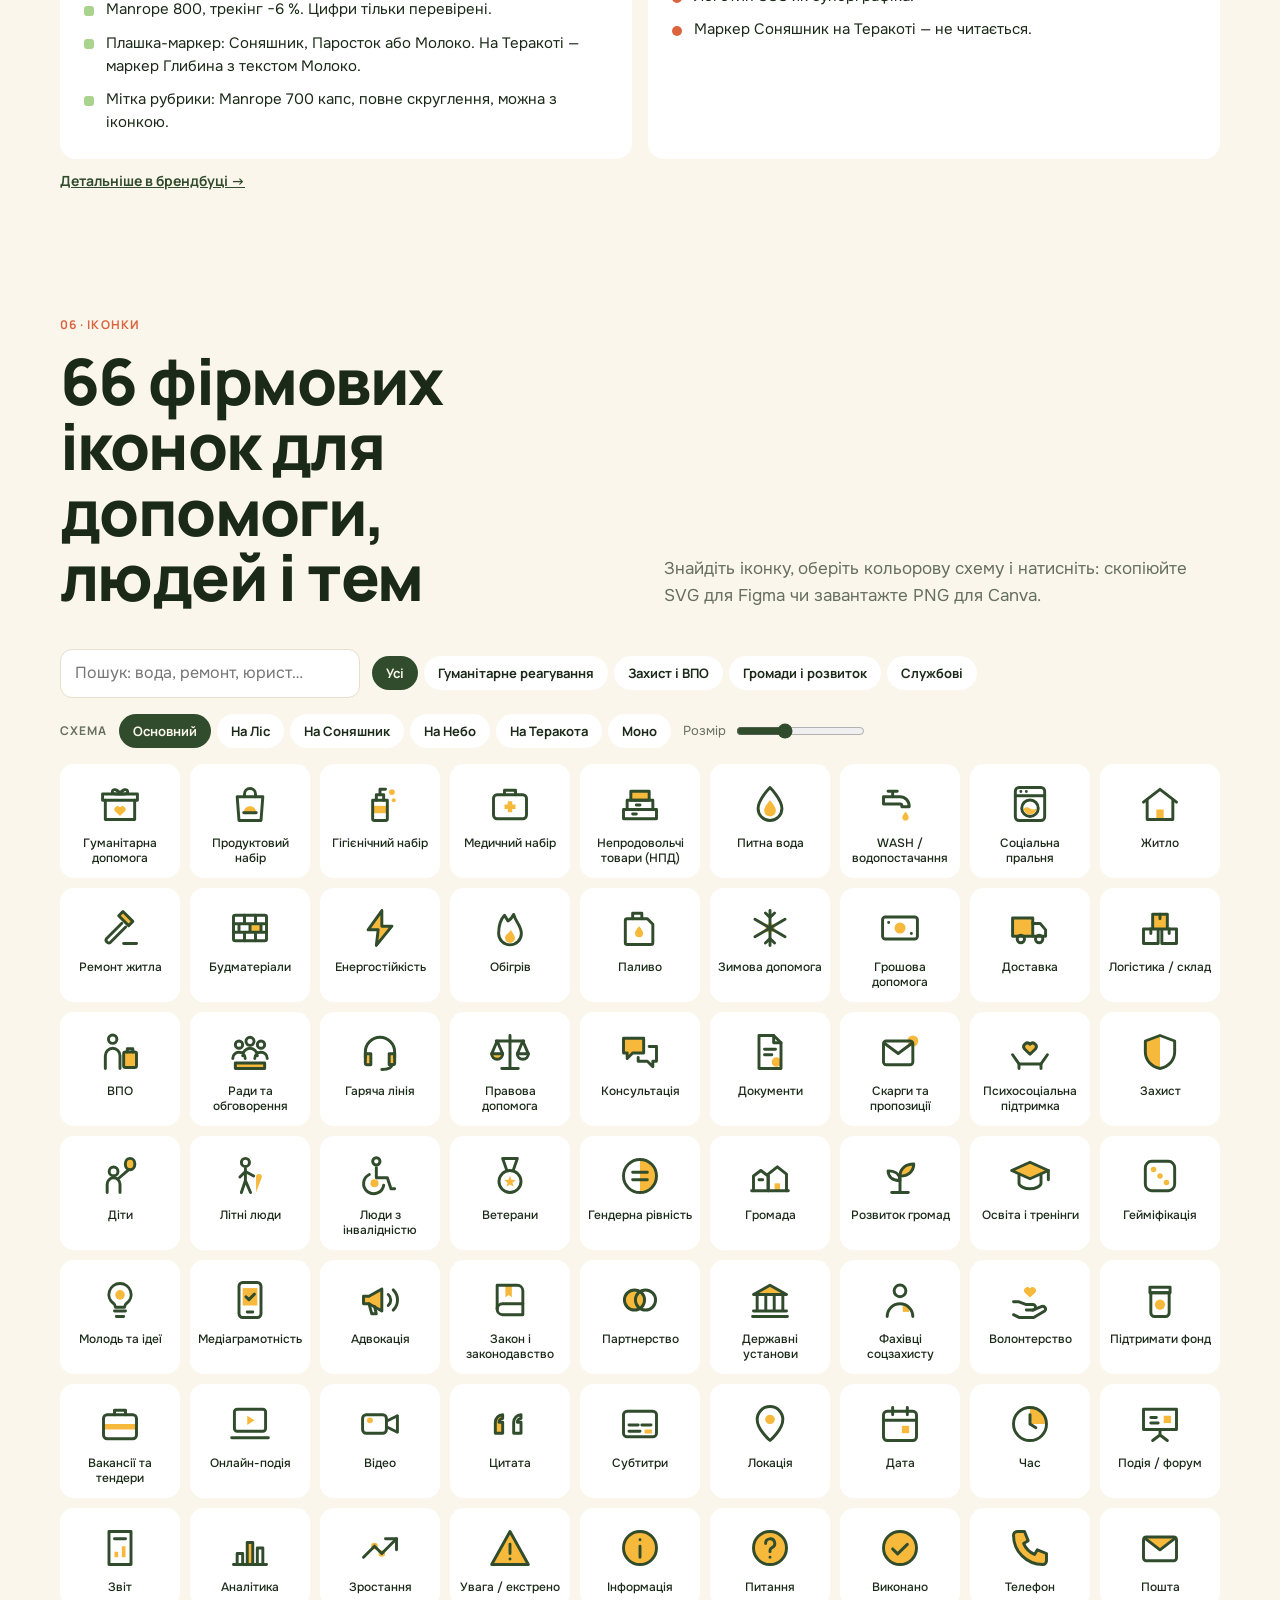
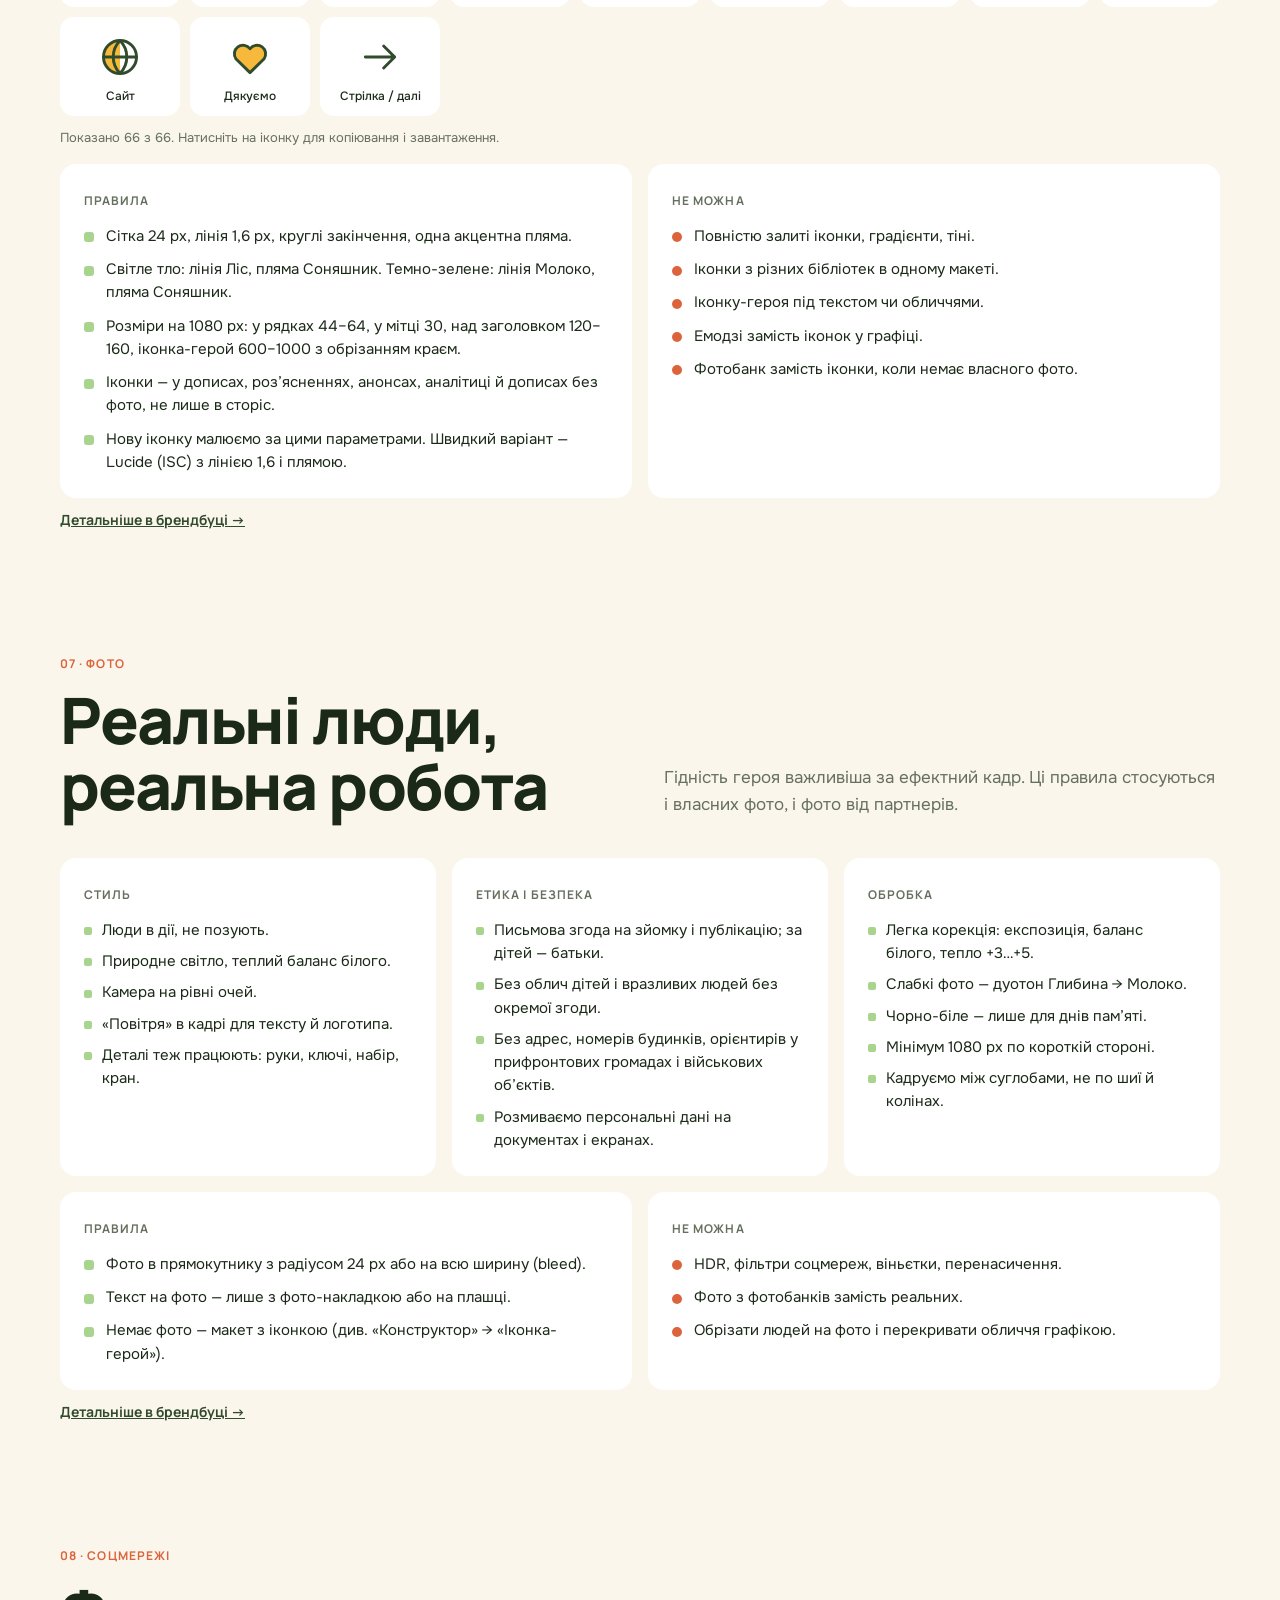
==== commit 06dd39c2: "+" ====
--- a/index.html
+++ b/index.html
@@ -50,7 +50,7 @@
 header.top{position:sticky;top:0;z-index:20;background:rgba(251,246,236,.86);backdrop-filter:blur(12px);-webkit-backdrop-filter:blur(12px);border-bottom:1px solid transparent;transition:border .3s}
 header.top.sc{border-color:var(--pis)}
 header.top .wrap{display:flex;align-items:center;gap:22px;height:64px}
-header.top .logo{height:24px;flex:none;color:var(--les)}
+header.top .logo{height:24px;flex:none;color:#214E34}
 nav.mn{display:flex;gap:4px;overflow-x:auto;scrollbar-width:none;flex:1}
 nav.mn a{white-space:nowrap;text-decoration:none;font:600 14px var(--fd);padding:8px 12px;border-radius:99px;transition:background .2s}
 nav.mn a:hover,nav.mn a.on{background:var(--les1)}
@@ -63,7 +63,7 @@
 .hero .word{font:800 clamp(24px,2.6vw,34px)/1.15 var(--fd);letter-spacing:-.02em;color:var(--son);min-height:2.3em;margin-top:8px;max-width:26ch}
 .hero .word span{display:block;animation:wordin .7s var(--ease) both}
 @keyframes wordin{from{transform:translateY(100%);opacity:0}to{transform:none;opacity:1}}
-.hero .in{position:relative;z-index:2;max-width:720px}
+.hero .in{position:relative;z-index:2;max-width:980px}
 .hero h1{font-size:clamp(46px,7vw,96px);letter-spacing:-.045em;margin-top:18px}
 .hero h1 em{font-style:normal;color:var(--son)}
 .hero p.l{font-size:clamp(17px,1.6vw,20px);color:#DDE5D6;margin-top:24px;max-width:52ch}
@@ -114,7 +114,7 @@
 .ratio{font:800 56px/1 var(--fd);letter-spacing:-.03em}
 .vd{display:flex;gap:8px;flex-wrap:wrap;margin-top:12px}
 .vd span{padding:6px 12px;border-radius:99px;font:700 13px var(--fd)}
-.ok{background:var(--par)}.no{background:var(--ter);color:#fff}
+.ok{background:var(--par)}.no{background:#A63F1F;color:#fff}
 .gw{display:grid;grid-template-columns:repeat(3,minmax(0,1fr));gap:16px}
 @media(max-width:900px){.gw{grid-template-columns:repeat(2,minmax(0,1fr))}}
 @media(max-width:560px){.gw{grid-template-columns:1fr}}
@@ -130,7 +130,7 @@
 .tb{width:100%;border-collapse:collapse;font-size:14.5px;font-variant-numeric:tabular-nums}
 .tb th{font:700 11px var(--fd);letter-spacing:.08em;text-transform:uppercase;color:var(--kam);text-align:left;padding:10px 12px;border-bottom:2px solid var(--gly)}
 .tb td{padding:11px 12px;border-bottom:1px solid var(--pis);vertical-align:top}
-.tb td:first-child{font:700 14px var(--fd)}
+.tb td:first-child{font:700 14px var(--fd)}.tb .mono{font:500 13px ui-monospace,Menlo,Consolas,monospace}.tb a{color:var(--les);font-weight:700}
 .tw{overflow-x:auto;background:var(--wht);border-radius:var(--r);padding:6px 10px}
 .g3{display:grid;grid-template-columns:repeat(3,minmax(0,1fr));gap:16px}
 .g4{display:grid;grid-template-columns:repeat(4,minmax(0,1fr));gap:16px}
@@ -244,6 +244,38 @@
 footer a{color:var(--mol)}
 .toast{position:fixed;left:50%;bottom:calc(24px + env(safe-area-inset-bottom,0px));transform:translate(-50%,20px);background:var(--gly);color:var(--mol);padding:12px 18px;border-radius:99px;font:600 14px var(--fd);opacity:0;transition:.3s var(--ease);pointer-events:none;z-index:40}
 .toast.on{opacity:1;transform:translate(-50%,0)}
+.qs{display:grid;grid-template-columns:repeat(5,minmax(0,1fr));gap:12px}
+@media(max-width:1100px){.qs{grid-template-columns:repeat(3,minmax(0,1fr))}}
+@media(max-width:700px){.qs{grid-template-columns:repeat(2,minmax(0,1fr))}}
+@media(max-width:420px){.qs{grid-template-columns:1fr}}
+.qi{background:#fff;border-radius:14px;padding:16px;display:flex;flex-direction:column;gap:6px}
+.qi .qn{font:800 34px/1 Manrope,Arial,sans-serif;letter-spacing:-.04em;color:#314C2C;box-shadow:inset 0 -8px 0 #F6B93B;width:max-content;padding:0 2px}
+.qi b{font:800 16px Manrope,Arial,sans-serif;color:#1B2A18}
+.qi p{font:400 14px/1.45 Onest,Arial,sans-serif;color:#3A4637;margin:0}
+.vd2{display:grid;grid-template-columns:repeat(3,minmax(0,1fr));gap:12px}
+@media(max-width:800px){.vd2{grid-template-columns:repeat(2,minmax(0,1fr))}}
+.vt{background:#fff;border-radius:14px;overflow:hidden;display:flex;flex-direction:column}
+.vt .vs{position:relative;aspect-ratio:4/3;overflow:hidden;display:flex;align-items:center;justify-content:center}
+.vt .vc{padding:10px 12px;font:500 13.5px/1.35 Onest,Arial,sans-serif;color:#1B2A18;display:flex;gap:8px;align-items:flex-start}
+.vt .bdg{flex:none;font:800 11px Manrope,Arial,sans-serif;letter-spacing:.06em;text-transform:uppercase;padding:3px 8px;border-radius:99px}
+.vt .y{background:#A9D48E;color:#1B2A18}.vt .n{background:#A63F1F;color:#fff}
+.vt .sgv{position:absolute;font:800 120px/.8 Manrope,Arial,sans-serif;letter-spacing:-.06em;white-space:nowrap}
+.ser{display:grid;grid-template-columns:repeat(6,minmax(0,1fr));gap:8px}
+@media(max-width:900px){.ser{grid-template-columns:repeat(3,minmax(0,1fr))}}
+.ser button{border:0;border-radius:14px;padding:14px;min-height:150px;text-align:left;display:flex;flex-direction:column;justify-content:flex-end;gap:2px;font:600 13px var(--ft);color:var(--gly);cursor:pointer;transition:transform .2s var(--ease)}
+.ser button:hover{transform:translateY(-3px)}.ser button:focus-visible{outline:3px solid var(--gly);outline-offset:2px}
+.ser i{font:800 28px/1 var(--fd);font-style:normal;margin-bottom:auto}
+.ser b{font:800 16px var(--fd)}.ser span{font-size:12px;opacity:.85;margin-top:4px}
+.ser button[data-hex="#D7E6FB"]{box-shadow:inset 0 0 0 1.5px #66705F}
+.ser .hl{outline:2px dashed var(--ter);outline-offset:3px}
+.webw{display:grid;grid-template-columns:minmax(0,1.35fr) minmax(0,1fr);gap:20px;align-items:start}
+@media(max-width:960px){.webw{grid-template-columns:minmax(0,1fr)}}
+.webw iframe{width:100%;height:760px;border:0;border-radius:var(--r);background:var(--mol);box-shadow:inset 0 0 0 1px var(--pis)}
+code{font:500 .92em ui-monospace,Menlo,Consolas,monospace;background:var(--mol);padding:2px 6px;border-radius:6px}
+.anw{display:grid;grid-template-columns:minmax(0,1.4fr) minmax(0,1fr);gap:16px;align-items:stretch}
+@media(max-width:900px){.anw{grid-template-columns:minmax(0,1fr)}}
+.anw video{width:100%;height:100%;object-fit:cover;aspect-ratio:16/9;border-radius:var(--r);background:var(--les);display:block}
+.sp2{grid-column:span 2}@media(max-width:960px){.sp2{grid-column:auto}}
 </style>
 </head>
 <body>
@@ -251,7 +283,7 @@
   <div class="wrap">
     <a href="#hero" aria-label="На початок"><svg class="logo lgsvg" data-kind="sym" fill="currentColor"></svg></a>
     <nav class="mn" aria-label="Розділи">
-      <a href="#logo">Логотип</a><a href="#colors">Кольори</a><a href="#grad">Градієнти</a><a href="#fonts">Шрифти</a><a href="#graphics">Графіка</a><a href="#icons">Іконки</a><a href="#photo">Фото</a><a href="#social">Соцмережі</a><a href="#video">Відео</a><a href="#cobrand">Кобрендинг</a><a href="#builder">Конструктор</a><a href="#canva">Шаблони Canva</a><a href="#name">Назва і текст</a><a href="#prep">Перед публікацією</a>
+      <a href="#quick">Старт</a><a href="#logo">Логотип</a><a href="#colors">Кольори</a><a href="#grad">Градієнти</a><a href="#fonts">Шрифти</a><a href="#graphics">Графіка</a><a href="#icons">Іконки</a><a href="#photo">Фото</a><a href="#social">Соцмережі</a><a href="#video">Відео</a><a href="#cobrand">Кобрендинг</a><a href="#builder">Конструктор</a><a href="#charts">Інфографіка</a><a href="#web">Сайт</a><a href="#canva">Canva</a><a href="#name">Назва і текст</a><a href="#prep">Перед публікацією</a>
     </nav>
     <a class="btn g s" href="brandbook.html">Брендбук</a>
   </div>
@@ -261,8 +293,8 @@
   <div class="sg" id="heroNum" aria-hidden="true">543<br>370</div>
   <div class="wrap">
     <div class="in">
-      <span class="lbl">Бренд-кіт · Благодійний фонд «ССС»</span>
-      <h1>Усе для макета <em>за хвилину.</em></h1>
+      <span class="lbl">Версія 2.0 · 2026</span>
+      <h1>Благодійний фонд «Стабілізейшен Суппорт Сервісез» <em>· Бренд-кіт</em></h1>
       <p class="l">Логотипи, кольори, шрифти і 66 фірмових іконок. Конструктор дописів для соцмереж і шаблони, які відкриваються в Canva. Без пошуку файлів по чатах.</p>
       <div class="dir"><span class="lbl">Напрями роботи фонду</span><div class="word" aria-live="off"><span id="heroWord">Гуманітарна допомога постраждалим від війни</span></div></div>
       <div class="cta">
@@ -281,6 +313,10 @@
 <div class="mq" aria-hidden="true"><div class="track" id="mq"></div></div>
 
 <main>
+<section class="s" id="quick" style="padding-top:72px"><div class="wrap">
+  <div class="sh rv"><span class="lbl">00 · Короткий старт</span><h2>10 головних правил</h2><p>Шпаргалка на один екран для нових колег і підрядників. Подробиці — у розділах нижче і в брендбуці. <a href="docs/SSS_shpargalka.pdf" download style="font-weight:700;color:var(--les)">Шпаргалка PDF (A4)</a></p></div>
+  <div class="rv"><div class="qs"><div class="qi"><span class="qn">01</span><b>Логотип</b><p>Тільки файли з бренд-кіту. Зверху зліва, із захисним полем. Не перефарбовувати частини, не розтягувати, без тіней.</p></div><div class="qi"><span class="qn">02</span><b>Колір</b><p>Ліс — головний. На макеті до трьох кольорів плюс текст. Теракота — тільки для термінового.</p></div><div class="qi"><span class="qn">03</span><b>Шрифти</b><p>Manrope — заголовки й числа, Onest — текст. Georgia і Raleway більше не використовуємо.</p></div><div class="qi"><span class="qn">04</span><b>Кегль</b><p>Мінімум 24 px на макеті 1080 px — для всього тексту. Заголовок до 3 рядків і 60 знаків.</p></div><div class="qi"><span class="qn">05</span><b>Контраст</b><p>Текст від 4,5:1. На Теракоті — лише заголовки від 44 px, решта — на плашці Молоко.</p></div><div class="qi"><span class="qn">06</span><b>Один акцент</b><p>Одна суперграфіка, або один градієнт, або один маркер у заголовку. Без декоративних форм.</p></div><div class="qi"><span class="qn">07</span><b>Іконки</b><p>Тільки з фірмового набору. Немає фото — макет з іконкою, а не фото з фотобанку.</p></div><div class="qi"><span class="qn">08</span><b>Фото</b><p>Реальні люди і робота, із письмовою згодою. Без адрес, персональних даних і облич дітей без дозволу.</p></div><div class="qi"><span class="qn">09</span><b>Формати</b><p>Пости 4:5 (1080×1350), сторіс 9:16 — без тексту у верхніх 250 і нижніх 340 px.</p></div><div class="qi"><span class="qn">10</span><b>Перед публікацією</b><p>Правильна назва фонду, вимоги донора виконані, цифри з джерелом, чекліст пройдено.</p></div></div></div>
+</div></section>
 <!-- LOGO -->
 <section class="s" id="logo"><div class="wrap">
   <div class="sh rv"><span class="lbl">01 · Логотип</span><h2>Правильний логотип у правильному кольорі</h2><p>Оберіть версію і фон. Кольори логотипа підбираються автоматично за правилами брендбука. Завантажуйте SVG для друку і дизайну, PNG для документів і Canva.</p></div>
@@ -294,6 +330,14 @@
       <p class="hint" id="lgNote"></p>
     </div>
   </div>
+  <div class="card rv" style="margin-top:16px"><span class="lbl">Файли для друку та оригінали</span>
+    <p class="hint" style="margin:6px 0 12px">CMYK PDF та EPS — для друкарні, вивісок, текстилю. Зелений: CMYK 91·40·86·44 (як у файлах дизайнера). PNG і SVG для друку не використовуємо.</p>
+    <div class="tw"><table class="tb"><tr><th>Версія</th><th>Зелений CMYK</th><th>Білий</th><th>Чорний</th><th>Оригінал дизайнера</th></tr>
+      <tr><td>Українська</td><td><a href="logo/print/sss-logo-ua-cmyk-green.pdf" download>PDF</a> · <a href="logo/print/sss-logo-ua-cmyk-green.eps" download>EPS</a></td><td><a href="logo/print/sss-logo-ua-cmyk-white.pdf" download>PDF</a> · <a href="logo/print/sss-logo-ua-cmyk-white.eps" download>EPS</a></td><td><a href="logo/print/sss-logo-ua-cmyk-black.pdf" download>PDF</a> · <a href="logo/print/sss-logo-ua-cmyk-black.eps" download>EPS</a></td><td><a href="logo/original/sss-logo-ua-original.pdf" download>PDF</a></td></tr>
+      <tr><td>Англійська</td><td><a href="logo/print/sss-logo-en-cmyk-green.pdf" download>PDF</a> · <a href="logo/print/sss-logo-en-cmyk-green.eps" download>EPS</a></td><td><a href="logo/print/sss-logo-en-cmyk-white.pdf" download>PDF</a> · <a href="logo/print/sss-logo-en-cmyk-white.eps" download>EPS</a></td><td><a href="logo/print/sss-logo-en-cmyk-black.pdf" download>PDF</a> · <a href="logo/print/sss-logo-en-cmyk-black.eps" download>EPS</a></td><td><a href="logo/original/sss-logo-en-original.pdf" download>PDF</a></td></tr>
+      <tr><td>Символ</td><td><a href="logo/print/sss-symbol-cmyk-green.pdf" download>PDF</a> · <a href="logo/print/sss-symbol-cmyk-green.eps" download>EPS</a></td><td><a href="logo/print/sss-symbol-cmyk-white.pdf" download>PDF</a> · <a href="logo/print/sss-symbol-cmyk-white.eps" download>EPS</a></td><td><a href="logo/print/sss-symbol-cmyk-black.pdf" download>PDF</a> · <a href="logo/print/sss-symbol-cmyk-black.eps" download>EPS</a></td><td><a href="logo/original/sss-symbol-original.pdf" download>PDF</a></td></tr>
+    </table></div></div>
+  <div class="rv" style="margin-top:16px"><span class="lbl" style="display:block;margin-bottom:10px">Правильно і неправильно</span><div class="vd2"><div class="vt"><div class="vs" style="background:#FBF6EC;"><div style="width:72%"><svg class="lgsvg" data-kind="ua" style="display:block;width:100%;height:auto;fill:#214E34;"></svg></div></div><div class="vc"><span class="bdg y">Так</span><span>Однотонний логотип на спокійному фоні, із захисним полем.</span></div></div><div class="vt"><div class="vs" style="background:#000;"><div style="position:absolute;inset:0;background:radial-gradient(100% 90% at 60% 35%,#f1d6b2 0,#d28e64 35%,#7b5a45 70%,#3b3027 100%)"></div><div style="position:relative;background:#fff;padding:10px 14px;border-radius:8px;width:60%"><svg class="lgsvg" data-kind="ua" style="display:block;width:100%;height:auto;fill:#214E34;"></svg></div></div><div class="vc"><span class="bdg y">Так</span><span>На строкатому фото — біла плашка з полями.</span></div></div><div class="vt"><div class="vs" style="background:#314C2C;"><div style="width:72%"><svg class="lgsvg" data-kind="ua" style="display:block;width:100%;height:auto;fill:#FBF6EC;"></svg></div></div><div class="vc"><span class="bdg y">Так</span><span>На темному фоні — Молоко або білий.</span></div></div><div class="vt"><div class="vs" style="background:#FBF6EC;"><div style="width:72%;transform:scaleX(1.35) scaleY(.8)"><svg class="lgsvg" data-kind="ua" style="display:block;width:100%;height:auto;fill:#214E34;"></svg></div></div><div class="vc"><span class="bdg n">Ні</span><span>Розтягувати чи стискати.</span></div></div><div class="vt"><div class="vs" style="background:#FBF6EC;"><div style="width:72%;filter:drop-shadow(4px 6px 3px rgba(0,0,0,.45))"><svg class="lgsvg" data-kind="ua" style="display:block;width:100%;height:auto;fill:#DC643D;"></svg></div></div><div class="vc"><span class="bdg n">Ні</span><span>Фарбувати частини в різні кольори, додавати тінь.</span></div></div><div class="vt"><div class="vs" style="background:#000;"><div style="position:absolute;inset:0;background:radial-gradient(100% 90% at 60% 35%,#f1d6b2 0,#d28e64 35%,#7b5a45 70%,#3b3027 100%)"></div><div style="position:relative;width:72%"><svg class="lgsvg" data-kind="ua" style="display:block;width:100%;height:auto;fill:#214E34;"></svg></div></div><div class="vc"><span class="bdg n">Ні</span><span>Ставити на строкате фото без плашки.</span></div></div></div></div>
   <div class="rl rv">
     <div class="card"><span class="lbl">Правила</span><ul style="margin-top:12px"><li>Захисне поле — висота символу SSS з усіх боків.</li><li>Мінімум: основний 140 px / 35 мм, англомовний 150 px / 38 мм, символ 32 px / 10 мм.</li><li>Місце: лівий верхній кут, відступ дорівнює полю макета (64 px на 1080 px). Лівий нижній — коли вгорі фото з людьми.</li><li>Логотип однотонний, колір — за фоном (див. перемикач вище).</li><li>На строкатому фото — біла плашка з полями x.</li><li>Аватар соцмереж: символ Молоко на колі Ліс, 62 % діаметра.</li></ul></div>
     <div class="card"><span class="lbl">Не можна</span><ul class="nope" style="margin-top:12px"><li>Розтягувати, стискати, повертати.</li><li>Фарбувати частини логотипа в різні кольори.</li><li>Обведення, тіні, світіння, градієнт.</li><li>Набирати назву фонду іншим шрифтом або без символу.</li><li>Ставити на строкате фото без плашки.</li><li>Перефарбовувати логотипи донорів у наші кольори.</li></ul></div>
@@ -312,8 +356,10 @@
       <p class="hint" style="margin-top:14px">AA від 4,5:1 — будь-який текст. Від 3:1 — тільки заголовки від 44 px на макеті 1080 px.</p></div>
     <div class="ccprev" id="ccP"><span class="lbl" style="color:inherit;opacity:.8">Приклад</span><div><div class="big">543 370 людей</div><p style="margin-top:8px;font-size:17px">отримали гуманітарну допомогу. Підпис основним текстом 30 px.</p></div></div>
   </div>
-  <div class="rl rv">
-    <div class="card"><span class="lbl">Правила</span><ul style="margin-top:12px"><li>Пропорції 60 · 30 · 10: фон, площини, акцент.</li><li>На макеті до трьох кольорів плюс колір тексту.</li><li>Кольори напрямів: Соняшник — гуманітарна допомога; Небо — права, правопросвітництво; Паросток — громади, ради ВПО; Ліс — голос фонду, адвокація, звіти.</li><li>Теракота — тільки термінові повідомлення, не частіше раза на тиждень.</li><li>Текст — Глибина, другорядний текст — Камінь. Лінії — Пісок.</li></ul></div>
+  <div class="card rv" style="margin-top:16px"><span class="lbl">Кольори для друку</span><p class="hint" style="margin:6px 0 12px">CMYK — Coated FOGRA39. Pantone і RAL — найближчі відповідники; усі значення, крім зеленого логотипа, орієнтовні. Перед тиражем погоджуйте пробний відбиток. <a href="colors/print-colors.txt" download>Завантажити таблицю</a></p><div class="tw"><table class="tb"><tr><th>Колір</th><th>HEX</th><th>CMYK</th><th>Pantone</th><th>RAL</th><th>Примітка</th></tr><tr><td><span style="display:inline-block;width:14px;height:14px;border-radius:4px;background:#214E34;box-shadow:inset 0 0 0 1px rgba(0,0,0,.12);vertical-align:-2px;margin-right:8px"></span>Зелений логотипа</td><td class="mono">#214E34</td><td class="mono">91 · 40 · 86 · 44</td><td>3435 C</td><td>RAL 6005</td><td>тільки логотип; CMYK — з файлів дизайнера</td></tr><tr><td><span style="display:inline-block;width:14px;height:14px;border-radius:4px;background:#314C2C;box-shadow:inset 0 0 0 1px rgba(0,0,0,.12);vertical-align:-2px;margin-right:8px"></span>Ліс</td><td class="mono">#314C2C</td><td class="mono">75 · 45 · 85 · 50</td><td>350 C</td><td>RAL 6002</td><td>фони, жилети, банери</td></tr><tr><td><span style="display:inline-block;width:14px;height:14px;border-radius:4px;background:#1B2A18;box-shadow:inset 0 0 0 1px rgba(0,0,0,.12);vertical-align:-2px;margin-right:8px"></span>Глибина</td><td class="mono">#1B2A18</td><td class="mono">80 · 55 · 90 · 70</td><td>Black 3 C</td><td>RAL 6009</td><td>текст</td></tr><tr><td><span style="display:inline-block;width:14px;height:14px;border-radius:4px;background:#FBF6EC;box-shadow:inset 0 0 0 1px rgba(0,0,0,.12);vertical-align:-2px;margin-right:8px"></span>Молоко</td><td class="mono">#FBF6EC</td><td class="mono">0 · 2 · 6 · 1</td><td>—</td><td>RAL 9001</td><td>у друку — теплий білий папір</td></tr><tr><td><span style="display:inline-block;width:14px;height:14px;border-radius:4px;background:#F6B93B;box-shadow:inset 0 0 0 1px rgba(0,0,0,.12);vertical-align:-2px;margin-right:8px"></span>Соняшник</td><td class="mono">#F6B93B</td><td class="mono">0 · 30 · 85 · 0</td><td>7409 C</td><td>RAL 1028</td><td></td></tr><tr><td><span style="display:inline-block;width:14px;height:14px;border-radius:4px;background:#DC643D;box-shadow:inset 0 0 0 1px rgba(0,0,0,.12);vertical-align:-2px;margin-right:8px"></span>Теракота</td><td class="mono">#DC643D</td><td class="mono">5 · 72 · 85 · 0</td><td>7578 C</td><td>RAL 2010</td><td></td></tr><tr><td><span style="display:inline-block;width:14px;height:14px;border-radius:4px;background:#A9D48E;box-shadow:inset 0 0 0 1px rgba(0,0,0,.12);vertical-align:-2px;margin-right:8px"></span>Паросток</td><td class="mono">#A9D48E</td><td class="mono">38 · 0 · 55 · 0</td><td>358 C</td><td>RAL 6019</td><td></td></tr><tr><td><span style="display:inline-block;width:14px;height:14px;border-radius:4px;background:#D7E6FB;box-shadow:inset 0 0 0 1px rgba(0,0,0,.12);vertical-align:-2px;margin-right:8px"></span>Небо</td><td class="mono">#D7E6FB</td><td class="mono">15 · 5 · 0 · 0</td><td>656 C</td><td>—</td><td>лише друк на папері</td></tr><tr><td><span style="display:inline-block;width:14px;height:14px;border-radius:4px;background:#66705F;box-shadow:inset 0 0 0 1px rgba(0,0,0,.12);vertical-align:-2px;margin-right:8px"></span>Камінь</td><td class="mono">#66705F</td><td class="mono">55 · 40 · 60 · 30</td><td>417 C</td><td>RAL 7009</td><td></td></tr><tr><td><span style="display:inline-block;width:14px;height:14px;border-radius:4px;background:#E6DFD0;box-shadow:inset 0 0 0 1px rgba(0,0,0,.12);vertical-align:-2px;margin-right:8px"></span>Пісок</td><td class="mono">#E6DFD0</td><td class="mono">8 · 10 · 18 · 0</td><td>7527 C</td><td>RAL 1013</td><td></td></tr></table></div></div>
+  <div class="rv" style="margin-top:16px"><span class="lbl" style="display:block;margin-bottom:10px">Правильно і неправильно</span><div class="vd2"><div class="vt"><div class="vs" style="background:#314C2C;"><div style="position:absolute;inset:0;padding:18px;display:flex;flex-direction:column;justify-content:flex-start;gap:8px"><div style="font:800 22px/1.1 Manrope,Arial,sans-serif;letter-spacing:-.02em;color:#FBF6EC;">Тренінг для <span style="background:#F6B93B;color:#1B2A18;padding:0 .14em;border-radius:.1em">фахівців</span></div><div style="font:500 13px/1.35 Onest,Arial,sans-serif;color:#C9D2C2;">Полтава · листопад</div></div></div><div class="vc"><span class="bdg y">Так</span><span>Ліс + Соняшник: заголовок Молоко, маркер Соняшник.</span></div></div><div class="vt"><div class="vs" style="background:#FBF6EC;"><div style="position:absolute;inset:0;padding:18px;display:flex;flex-direction:column;justify-content:flex-start;gap:8px"><div style="font:800 22px/1.1 Manrope,Arial,sans-serif;letter-spacing:-.02em;color:#314C2C;">Ремонт <span style="background:#A9D48E;color:#1B2A18;padding:0 .14em;border-radius:.1em">житла</span> у громаді</div><div style="font:500 13px/1.35 Onest,Arial,sans-serif;color:#1B2A18;">Підпис кольором Глибина</div></div></div><div class="vc"><span class="bdg y">Так</span><span>Молоко + Паросток: текст Ліс і Глибина.</span></div></div><div class="vt"><div class="vs" style="background:#DC643D;"><div style="position:absolute;inset:0;padding:18px;display:flex;flex-direction:column;justify-content:flex-start;gap:8px"><div style="font:800 26px/1.1 Manrope,Arial,sans-serif;letter-spacing:-.02em;color:#FBF6EC;">Важливо: як подати скаргу</div><div style="margin-top:auto;background:#FBF6EC;border-radius:8px;padding:8px 10px"><div style="font:500 13px/1.35 Onest,Arial,sans-serif;color:#1B2A18;">Форма на sss-ua.org</div></div></div></div><div class="vc"><span class="bdg y">Так</span><span>Теракота: лише великий заголовок, решта — на плашці Молоко.</span></div></div><div class="vt"><div class="vs" style="background:#FBF6EC;"><div style="position:absolute;inset:0;padding:18px;display:flex;flex-direction:column;justify-content:flex-start;gap:8px"><div style="font:800 22px/1.1 Manrope,Arial,sans-serif;letter-spacing:-.02em;color:#F6B93B;">Ремонт житла</div><div style="font:500 13px/1.35 Onest,Arial,sans-serif;color:#A9D48E;">Підпис кольором Паросток</div></div></div><div class="vc"><span class="bdg n">Ні</span><span>Соняшник чи Паросток як колір тексту на світлому фоні.</span></div></div><div class="vt"><div class="vs" style="background:#DC643D;"><div style="position:absolute;inset:0;padding:18px;display:flex;flex-direction:column;justify-content:flex-start;gap:8px"><div style="font:800 22px/1.1 Manrope,Arial,sans-serif;letter-spacing:-.02em;color:#FBF6EC;">Важливо</div><div style="font:500 13px/1.35 Onest,Arial,sans-serif;color:#FBF6EC;">Подати скаргу можна через форму на сайті або за телефоном гарячої лінії.</div></div></div><div class="vc"><span class="bdg n">Ні</span><span>Дрібний текст прямо на Теракоті: контраст нижче 4,5:1.</span></div></div><div class="vt"><div class="vs" style="background:#fff;"><div style="position:absolute;inset:0;display:grid;grid-template-columns:repeat(4,1fr)"><i style="background:#F6B93B"></i><i style="background:#DC643D"></i><i style="background:#A9D48E"></i><i style="background:#D7E6FB"></i></div></div><div class="vc"><span class="bdg n">Ні</span><span>Усі акценти на одному макеті і Теракота поруч із Паростком.</span></div></div></div></div>
+  <div class="rl rv">
+    <div class="card"><span class="lbl">Правила</span><ul style="margin-top:12px"><li>Пропорції 60 · 30 · 10: фон, площини, акцент.</li><li>На макеті до трьох кольорів плюс колір тексту.</li><li>Кольори напрямів: Соняшник — гуманітарна допомога; Небо — права, правопросвітництво; Паросток — громади, ради ВПО; Ліс — голос фонду, адвокація, звіти.</li><li>Теракота — тільки термінові повідомлення, не частіше раза на тиждень. Жоден колір тексту не дає на ній 4,5:1, тому на Теракоті — лише заголовки від 44 px (Молоко або білий), решта тексту — на плашці Молоко з текстом Глибина.</li><li>Текст — Глибина, другорядний текст — Камінь. Лінії — Пісок.</li></ul></div>
     <div class="card"><span class="lbl">Не можна</span><ul class="nope" style="margin-top:12px"><li>Теракота і Паросток поруч великими площинами.</li><li>Соняшник чи Паросток як колір тексту на світлому фоні.</li><li>Усі акценти разом на одному макеті.</li><li>Чистий чорний (#000, #1E1E1E) і сірий.</li><li>Кольори поза палітрою, крім логотипів партнерів.</li></ul></div>
   </div>
   <p class="more rv"><a href="brandbook.html#color">Детальніше в брендбуці →</a></p>
@@ -324,10 +370,11 @@
   <div class="sh rv"><span class="lbl">03 · Градієнти</span><h2>Шість фірмових градієнтів і правила до них</h2><p>Градієнт працює як світло на фоні, а не як прикраса. Інших градієнтів не створюємо. Скопіюйте CSS або завантажте готовий фон PNG із зерном для Canva.</p></div>
   <div class="ibar rv"><span class="lbl">Формат фону</span><div style="display:flex;gap:6px;flex-wrap:wrap" id="gFmt"></div>
     <label class="hint" style="display:flex;gap:8px;align-items:center"><input type="checkbox" id="gGrain" checked style="accent-color:var(--les);width:18px;height:18px"> Зерно 5 %</label></div>
+  <div class="card rv" style="margin-bottom:16px"><span class="lbl">Які кольори «сусідні»</span><p class="hint" style="margin:6px 0 12px">Градієнт — лише між двома кольорами, що стоять поруч на шкалі. Перехід «через колір» дає брудний відтінок посередині.</p><svg viewBox="0 0 760 500" role="img" aria-label="Схема сусідніх кольорів для градієнтів" style="width:100%;height:auto;display:block;font-family:Manrope,Arial,sans-serif"><text x="20" y="34" font-size="15" font-weight="800" fill="#66705F" letter-spacing="1.2">СВІТЛА ШКАЛА</text><path d="M108 94 Q145.0 42 182 94" fill="none" stroke="#3D8B37" stroke-width="3"/><text x="145.0" y="60" text-anchor="middle" font-size="15" font-weight="800" fill="#2E6B2A">Простір ✓</text><path d="M258 94 Q295.0 42 332 94" fill="none" stroke="#3D8B37" stroke-width="3"/><text x="295.0" y="60" text-anchor="middle" font-size="15" font-weight="800" fill="#2E6B2A">✓</text><path d="M408 94 Q445.0 42 482 94" fill="none" stroke="#3D8B37" stroke-width="3"/><text x="445.0" y="60" text-anchor="middle" font-size="15" font-weight="800" fill="#2E6B2A">Поле ✓</text><path d="M558 94 Q595.0 42 632 94" fill="none" stroke="#3D8B37" stroke-width="3"/><text x="595.0" y="60" text-anchor="middle" font-size="15" font-weight="800" fill="#2E6B2A">Ранок ✓</text><circle cx="70" cy="120" r="44" fill="#D7E6FB" stroke="#E6DFD0" stroke-width="2"/><text x="70" y="188" text-anchor="middle" font-size="15" font-weight="700" fill="#1B2A18">Небо</text><circle cx="220" cy="120" r="44" fill="#FBF6EC" stroke="#E6DFD0" stroke-width="2"/><text x="220" y="188" text-anchor="middle" font-size="15" font-weight="700" fill="#1B2A18">Молоко</text><circle cx="370" cy="120" r="44" fill="#A9D48E" stroke="#E6DFD0" stroke-width="2"/><text x="370" y="188" text-anchor="middle" font-size="15" font-weight="700" fill="#1B2A18">Паросток</text><circle cx="520" cy="120" r="44" fill="#F6B93B" stroke="#E6DFD0" stroke-width="2"/><text x="520" y="188" text-anchor="middle" font-size="15" font-weight="700" fill="#1B2A18">Соняшник</text><circle cx="670" cy="120" r="44" fill="#DC643D" stroke="#E6DFD0" stroke-width="2"/><text x="670" y="188" text-anchor="middle" font-size="15" font-weight="700" fill="#1B2A18">Теракота</text><path d="M70 226 H520" stroke="#DC643D" stroke-width="3" stroke-dasharray="6 6"/><text x="76" y="219" font-size="13.5" font-weight="700" fill="#B5462A">✗ Небо → Соняшник — через колір, не можна</text><path d="M70 256 H670" stroke="#DC643D" stroke-width="3" stroke-dasharray="6 6"/><text x="76" y="249" font-size="13.5" font-weight="700" fill="#B5462A">✗ Небо → Теракота — через колір, не можна</text><path d="M370 286 H670" stroke="#DC643D" stroke-width="3" stroke-dasharray="6 6"/><text x="376" y="279" font-size="13.5" font-weight="700" fill="#B5462A">✗ Паросток → Теракота — через колір, не можна</text><text x="20" y="356" font-size="15" font-weight="800" fill="#66705F" letter-spacing="1.2">ТЕМНА ПАРА</text><circle cx="70" cy="420" r="44" fill="#314C2C"/><circle cx="220" cy="420" r="44" fill="#1B2A18"/><path d="M110 420 H180" stroke="#3D8B37" stroke-width="3"/><text x="145.0" y="408" text-anchor="middle" font-size="15" font-weight="800" fill="#2E6B2A">Ліс ✓</text><text x="70" y="486" text-anchor="middle" font-size="15" font-weight="700" fill="#1B2A18">Ліс</text><text x="220" y="486" text-anchor="middle" font-size="15" font-weight="700" fill="#1B2A18">Глибина</text><text x="350" y="414" font-size="15" font-weight="800" fill="#1B2A18">«Аура» — виняток:</text><text x="350" y="436" font-size="14" fill="#1B2A18">фон Ліс + м’яке світло Соняшник і Паросток</text><text x="350" y="456" font-size="14" fill="#1B2A18">з протилежних кутів. Інших комбінацій світлого</text><text x="350" y="476" font-size="14" fill="#1B2A18">і темного рядів немає.</text></svg></div>
   <div class="gw rv" id="gGrid"></div>
   <div class="rl rv">
     <div class="card"><span class="lbl">Правила</span><ul style="margin-top:12px">
-      <li>Переходимо тільки між сусідніми кольорами палітри. Два кольори, максимум три.</li>
+      <li>Переходимо тільки між сусідніми кольорами шкали (див. схему). Два кольори, максимум три поспіль.</li>
       <li>Кути 135° (діагональ) або 180° (згори вниз). Радіальний градієнт ставимо з кута макета.</li>
       <li>Градієнт тільки на фоні або великій площині. На тексті, логотипі та іконках його немає.</li>
       <li>Основний текст ставимо на ділянку з контрастом від 4,5:1 або на плашку.</li>
@@ -370,8 +417,8 @@
       <tr><td>H3 · підзаголовок</td><td>Manrope 700</td><td>44 / 112 %</td></tr>
       <tr><td>Лід</td><td>Onest 500</td><td>36 / 130 %</td></tr>
       <tr><td>Текст</td><td>Onest 400</td><td>30 / 140 %</td></tr>
-      <tr><td>Підпис</td><td>Onest 500</td><td>24 / 135 % — мінімум</td></tr>
-      <tr><td>Мітка</td><td>Manrope 700, капс</td><td>22, трекінг +7 %</td></tr>
+      <tr><td>Підпис</td><td>Onest 500</td><td>24 / 135 % — мінімум для будь-якого тексту, зокрема дисклеймерів і формулювань донора</td></tr>
+      <tr><td>Мітка</td><td>Manrope 700, капс</td><td>24, трекінг +7 %</td></tr>
     </table></div></div>
   <div class="rl rv">
     <div class="card"><span class="lbl">Правила</span><ul style="margin-top:12px"><li>Заголовки, числа, мітки — Manrope. Текст, підписи, таблиці — Onest.</li><li>Заголовок до 3 рядків і до 60 знаків. Вирівнювання ліворуч.</li><li>Виділення — плашка-маркер під 1–4 словами або колір. Одне на заголовок.</li><li>У таблицях — табличні цифри (Figma: Details → Tabular figures).</li><li>Немає фірмового шрифту: Canva — Montserrat Bold + Inter; Word / PowerPoint — Arial.</li></ul></div>
@@ -390,6 +437,7 @@
     <div class="sgc" style="background:#FBF6EC;color:#1B2A18;box-shadow:inset 0 0 0 1px var(--pis)"><i style="position:absolute;left:0;top:0;bottom:0;width:30%;background:#F6B93B"></i><i style="position:absolute;left:30%;right:0;bottom:0;height:45%;background:#314C2C"></i><b style="position:relative;margin-left:34%">Блоки</b><p style="position:relative;margin-left:34%">Площини 1/2, 1/3, 2/3 по сітці.</p></div>
   </div>
   <div class="card rv" style="margin-top:16px"><span class="lbl">Кольори тон-в-тон для фонової суперграфіки · натисніть, щоб скопіювати</span><div class="tones" style="margin-top:12px"><button class="tone" data-h="#3D5C37" style="background:#314C2C;color:#FBF6EC"><span class="sgx" style="color:#3D5C37">24</span><b>Ліс</b><span>#3D5C37</span></button><button class="tone" data-h="#F0E8D8" style="background:#FBF6EC;color:#1B2A18"><span class="sgx" style="color:#F0E8D8">24</span><b>Молоко</b><span>#F0E8D8</span></button><button class="tone" data-h="#EBA92A" style="background:#F6B93B;color:#1B2A18"><span class="sgx" style="color:#EBA92A">24</span><b>Соняшник</b><span>#EBA92A</span></button><button class="tone" data-h="#C6D9F4" style="background:#D7E6FB;color:#1B2A18"><span class="sgx" style="color:#C6D9F4">24</span><b>Небо</b><span>#C6D9F4</span></button><button class="tone" data-h="#98C77C" style="background:#A9D48E;color:#1B2A18"><span class="sgx" style="color:#98C77C">24</span><b>Паросток</b><span>#98C77C</span></button><button class="tone" data-h="#CE5631" style="background:#DC643D;color:#FFFFFF"><span class="sgx" style="color:#CE5631">24</span><b>Теракота</b><span>#CE5631</span></button></div></div>
+  <div class="rv" style="margin-top:16px"><span class="lbl" style="display:block;margin-bottom:10px">Правильно і неправильно</span><div class="vd2"><div class="vt"><div class="vs" style="background:#314C2C;"><div style="position:absolute;left:14px;top:14px;right:14px"><div style="font:800 15px/1.1 Manrope,Arial,sans-serif;letter-spacing:-.02em;color:#FBF6EC;">людей отримали допомогу</div></div><div class="sgv" style="color:#F6B93B;left:-6px;bottom:-18px;font-size:118px">543</div></div><div class="vc"><span class="bdg y">Так</span><span>Число-герой обрізане краєм, підпис зверху.</span></div></div><div class="vt"><div class="vs" style="background:#D7E6FB;"><div class="sgv" style="color:#C6D9F4;left:-8px;top:20px;font-size:120px">2026</div><div style="position:absolute;inset:0;padding:18px;display:flex;flex-direction:column;justify-content:flex-start;gap:8px"><div style="font:800 20px/1.1 Manrope,Arial,sans-serif;letter-spacing:-.02em;color:#314C2C;">Що змінилося для ВПО</div></div></div><div class="vc"><span class="bdg y">Так</span><span>Фонова суперграфіка тон-в-тон, текст поверх.</span></div></div><div class="vt"><div class="vs" style="background:#F6B93B;"><div style="position:absolute;left:14px;top:14px;right:40%"><div style="font:800 18px/1.1 Manrope,Arial,sans-serif;letter-spacing:-.02em;color:#1B2A18;">Правова допомога</div></div><svg viewBox="0 0 24 24" style="position:absolute;right:-30px;bottom:-34px;width:170px;height:170px"><path d="M2 13h6a3 3 0 0 1-6 0z" fill="#FBF6EC"/><g fill="none" stroke="#1B2A18" stroke-width="1.4" stroke-linecap="round" stroke-linejoin="round"><path d="M12 3v18M7.5 21h9M4.5 6h15"/><path d="M5 6l-3 7h6zM19 6l-3 7h6z"/><path d="M2 13a3 3 0 0 0 6 0M16 13a3 3 0 0 0 6 0"/></g></svg></div><div class="vc"><span class="bdg y">Так</span><span>Іконка-герой праворуч унизу, текст окремо.</span></div></div><div class="vt"><div class="vs" style="background:#314C2C;"><div class="sgv" style="color:#F6B93B;left:-6px;top:10px;font-size:130px">543</div><div style="position:absolute;inset:0;padding:18px;display:flex;flex-direction:column;justify-content:flex-start;gap:8px"><div style="font:800 20px/1.1 Manrope,Arial,sans-serif;letter-spacing:-.02em;color:#FBF6EC;margin-top:30px">людей отримали гуманітарну допомогу</div></div></div><div class="vc"><span class="bdg n">Ні</span><span>Суперграфіка-герой під текстом: заголовок не читається.</span></div></div><div class="vt"><div class="vs" style="background:#FBF6EC;"><div class="sgv" style="left:6px;top:18px;font-size:110px;color:transparent;-webkit-text-stroke:2px #314C2C;transform:rotate(-12deg)">543</div></div><div class="vc"><span class="bdg n">Ні</span><span>Нахилені, обведені чи градієнтні цифри.</span></div></div><div class="vt"><div class="vs" style="background:#314C2C;"><div class="sgv" style="color:#F6B93B;left:-6px;bottom:-20px;font-size:100px">543</div><div class="sgv" style="color:#A9D48E;right:-10px;top:-6px;font-size:90px">ДІМ</div></div><div class="vc"><span class="bdg n">Ні</span><span>Дві суперграфіки на одному макеті.</span></div></div></div></div>
   <div class="rl rv">
     <div class="card"><span class="lbl">Правила</span><ul style="margin-top:12px"><li>Одна суперграфіка на макет.</li><li>Розмір від 40 % ширини макета, обрізана одним-двома краями, видно щонайменше половину знака.</li><li>Режим «герой» — контрастний колір, текст поруч. Режим «фон» — тон-в-тон, текст можна ставити поверх.</li><li>Manrope 800, трекінг −6 %. Цифри тільки перевірені.</li><li>Плашка-маркер: Соняшник, Паросток або Молоко. На Теракоті — маркер Глибина з текстом Молоко.</li><li>Мітка рубрики: Manrope 700 капс, повне скруглення, можна з іконкою.</li></ul></div>
     <div class="card"><span class="lbl">Не можна</span><ul class="nope" style="margin-top:12px"><li>Суперграфіка-герой під текстом або обличчями.</li><li>Дві суперграфіки на макеті або разом з «Аурою».</li><li>Обведені, нахилені, розтягнуті чи градієнтні цифри.</li><li>Довгі слова й фрази як суперграфіка.</li><li>Логотип SSS як суперграфіка.</li><li>Маркер Соняшник на Теракоті — не читається.</li></ul></div>
@@ -488,6 +536,12 @@
     <div class="card"><span class="lbl">Субтитри</span><ul class="ul" style="margin-top:12px"><li>Вшиті завжди.</li><li>Onest SemiBold 44 px (16:9 — 52 px), Молоко.</li><li>До 2 рядків, до 32 знаків у рядку.</li><li>Плашка Глибина 80 %, радіус 12 px, по центру внизу.</li><li>Ключове слово — Соняшник.</li></ul></div>
     <div class="card"><span class="lbl">Титр спікера</span><ul class="ul" style="margin-top:12px"><li>Плашка Молоко зліва, смуга Соняшник 8 px.</li><li>Ім’я Manrope ExtraBold 40 px, посада Onest Medium 28 px.</li><li>З’являється на 1-й с, тримається 4–5 с.</li><li>Перша поява спікера — завжди з титром.</li></ul></div>
   </div>
+  <div class="anw rv" style="margin-top:16px">
+    <video src="video/SSS_logo_anim_16x9.mp4" autoplay loop muted playsinline aria-label="Анімація логотипа"></video>
+    <div class="card"><span class="lbl">Анімація логотипа · 1,5 с</span><h4 style="font:800 18px var(--fd);margin:8px 0">Заставка для YouTube і презентацій</h4><p style="font-size:15px">Символ SSS піднімається по літері, розділювач виростає, назва відкривається зліва направо. Тільки на початку відео, без звуку або з коротким фірмовим звуком.</p>
+      <div style="display:flex;gap:8px;flex-wrap:wrap;margin-top:14px"><a class="btn g s" href="video/SSS_logo_anim_16x9.mp4" download>MP4 16:9</a><a class="btn g s" href="video/SSS_logo_anim_9x16.mp4" download>MP4 9:16</a><a class="btn o s" href="video/SSS_logo_anim_alpha_moloko.mov" download>MOV з прозорістю · Молоко</a><a class="btn o s" href="video/SSS_logo_anim_alpha_green.mov" download>MOV з прозорістю · зелений</a></div>
+      <p class="hint" style="margin-top:10px">MOV (ProRes 4444) — для монтажу в Premiere, DaVinci, CapCut на ПК: кладіть поверх свого фону.</p></div>
+  </div>
   <div class="rl rv">
     <div class="card"><span class="lbl">Правила</span><ul style="margin-top:12px"><li>Заставки в Reels немає: перший кадр — гачок. YouTube — анімація логотипа до 1,5 с.</li><li>Кінцева картка: 2–3 с у Reels, 5 с у YouTube. Ліс, логотип, заклик, логотипи донорів, дисклеймер.</li><li>Тривалість: Reels і цитати 15–45 с, роз’яснення до 60–90 с, YouTube 2–8 хв.</li><li>Музика лише з ліцензією, 15–20 % гучності під голосом.</li></ul></div>
     <div class="card"><span class="lbl">Не можна</span><ul class="nope" style="margin-top:12px"><li>Музика в історіях про втрату і в зверненнях.</li><li>Текст і субтитри в небезпечних зонах.</li><li>Відео без субтитрів.</li><li>Трендові треки без ліцензії.</li></ul></div>
@@ -504,7 +558,7 @@
     <div class="card"><span class="lbl">Якщо суперечать</span><h4 style="font:800 18px var(--fd);margin:8px 0">Мінімальна зміна</h4><p style="font-size:15px">Виконуємо вимогу донора і змінюємо якнайменше. Сумнівне — погоджуємо з менеджером проєкту до публікації.</p></div>
   </div>
   <div class="rl rv">
-    <div class="card"><span class="lbl">Правила</span><ul style="margin-top:12px"><li>Порядок, якщо угода не визначає інше: донор → координатор → партнер → проєкт → SSS.</li><li>До 3 логотипів — біла плашка зверху зліва. 4 і більше — плашка на всю ширину.</li><li>5 і більше — на обкладинці лише донор і SSS, повна смуга — на останньому слайді (якщо угода дозволяє).</li><li>Усі логотипи однієї оптичної висоти, між ними розділювач.</li><li>Обов’язкове формулювання — над логотипами, Onest 20–22 px. Дисклеймер — у тексті і на останньому слайді.</li><li>Колір проєкту — лише в логотипі проєкту та в матеріалах самого проєкту, якщо цього вимагає донор.</li></ul></div>
+    <div class="card"><span class="lbl">Правила</span><ul style="margin-top:12px"><li>Порядок, якщо угода не визначає інше: донор → координатор → партнер → проєкт → SSS.</li><li>До 3 логотипів — біла плашка зверху зліва. 4 і більше — плашка на всю ширину.</li><li>5 і більше — на обкладинці лише донор і SSS, повна смуга — на останньому слайді (якщо угода дозволяє).</li><li>Усі логотипи однієї оптичної висоти, між ними розділювач.</li><li>Обов’язкове формулювання — над логотипами, Onest 24 px. Дисклеймер — у тексті і на останньому слайді.</li><li>Колір проєкту — лише в логотипі проєкту та в матеріалах самого проєкту, якщо цього вимагає донор.</li></ul></div>
     <div class="card"><span class="lbl">Не можна</span><ul class="nope" style="margin-top:12px"><li>Перефарбовувати, обрізати, ставити логотипи донорів на кольорове тло без плашки.</li><li>Фарбувати в кольори проєкту фони, маркери, мітки, графіки дописів фонду.</li><li>Змішувати кольори проєкту з фірмовими акцентами.</li><li>Публікувати проєктний допис без перевірки вимог угоди.</li></ul></div>
   </div>
   <p class="more rv"><a href="brandbook.html#cobrand">Детальніше в брендбуці →</a></p>
@@ -545,14 +599,84 @@
   </div>
 </div></section>
 
+<!-- CHARTS -->
+<section class="s" id="charts"><div class="wrap">
+  <div class="sh rv"><span class="lbl">12 · Інфографіка</span><h2>Графіки у фірмовому стилі</h2><p>Один графік — одна думка. Підписи поруч з даними, джерело і дата — внизу. Нижче — порядок кольорів для рядів даних, конструктор і тема для Excel та Google Таблиць.</p></div>
+  <div class="ser rv">
+    <button data-hex="#314C2C" style="background:#314C2C;color:#FBF6EC"><i>1</i><b>Ліс</b>#314C2C<span>Перший або єдиний ряд</span></button>
+    <button data-hex="#F6B93B" style="background:#F6B93B"><i>2</i><b>Соняшник</b>#F6B93B<span>Другий ряд</span></button>
+    <button data-hex="#A9D48E" style="background:#A9D48E"><i>3</i><b>Паросток</b>#A9D48E<span>Третій ряд</span></button>
+    <button data-hex="#66705F" style="background:#66705F;color:#fff"><i>4</i><b>Камінь</b>#66705F<span>Четвертий ряд</span></button>
+    <button data-hex="#D7E6FB" style="background:#D7E6FB"><i>5</i><b>Небо</b>#D7E6FB<span>П’ятий ряд, на білому — з обведенням</span></button>
+    <button data-hex="#DC643D" style="background:#DC643D;color:#1B2A18" class="hl"><i>!</i><b>Теракота</b>#DC643D<span>Тільки виділення одного значення</span></button>
+  </div>
+  <p class="hint rv" style="margin:10px 0 28px">Натисніть на колір, щоб скопіювати HEX. <button class="btn g s" id="chCopyAll" style="margin-left:8px">Копіювати всі 6</button></p>
+  <div class="bw">
+    <div class="bctl card">
+      <div><span class="lbl">Тип</span><div class="row" id="chType" style="margin-top:8px"></div></div>
+      <div><span class="lbl">Формат</span><div class="row" id="chFmt" style="margin-top:8px"></div></div>
+      <div><span class="lbl">Фон</span><div class="row" id="chBg" style="margin-top:8px"></div></div>
+      <label class="f">Заголовок<textarea id="chTitle" maxlength="90">Кому допомогли за рік</textarea></label>
+      <label class="f">Дані<textarea id="chData" rows="6">Гуманітарна допомога; 420
+Правова допомога; 310
+Ремонт житла; 260
+Соціальний захист; 180
+Ради ВПО; 90</textarea><span class="hint" style="font-weight:400">Кожен рядок: назва; число. Можна вставити два стовпчики з Excel.</span></label>
+      <div class="two"><label class="f">Одиниця<input type="text" id="chUnit" value="" placeholder="%, тис., грн" maxlength="8"></label><label class="f" id="chHlW">Виділити Теракотою<select id="chHl"></select></label></div>
+      <label class="f">Джерело і дата<input type="text" id="chSrc" value="Умовні дані для прикладу · листопад 2026"></label>
+      <label class="f" style="display:flex;align-items:center;gap:10px"><input type="checkbox" id="chLogo" checked style="width:20px;height:20px"> Логотип фонду</label>
+    </div>
+    <div class="bprev"><canvas id="chCv" width="1080" height="1350" aria-label="Попередній перегляд графіка"></canvas>
+      <div class="meta"><button class="btn p" id="chDl">Завантажити PNG</button><span class="hint" id="chInfo"></span></div>
+      <p class="hint" id="chWarn" style="margin-top:8px;color:var(--ter)"></p></div>
+  </div>
+  <div class="g3 rv" style="margin-top:32px">
+    <div class="card"><span class="lbl">Excel</span><h4 style="font:800 18px var(--fd);margin:8px 0">Шаблон з фірмовою темою</h4><p style="font-size:15px">Кольори і шрифти вбудовані в тему файла: нова діаграма одразу бере Ліс, Соняшник, Паросток. Усередині — смуги, ряди, кільце, лінія.</p><p style="font-size:15px;margin-top:8px">Щоб тема була в усіх файлах: Розмітка сторінки → Теми → Зберегти поточну тему.</p><a class="btn g s" style="margin-top:14px" href="charts/SSS_charts.xlsx" download>Завантажити .xlsx</a></div>
+    <div class="card"><span class="lbl">Google Таблиці</span><h4 style="font:800 18px var(--fd);margin:8px 0">Тема за 2 хвилини</h4><ol style="font-size:15px;padding-left:20px;margin:0;display:grid;gap:4px"><li>Формат → Тема → Налаштувати.</li><li>Шрифт: Onest (є в Google Fonts).</li><li>Текст #1B2A18, тло #FFFFFF.</li><li>Акценти 1–6: #314C2C, #F6B93B, #A9D48E, #66705F, #D7E6FB, #DC643D.</li><li>Посилання #314C2C. Готово.</li></ol><p style="font-size:15px;margin-top:8px">Або відкрийте .xlsx у Google Таблицях — кольори діаграм збережуться.</p></div>
+    <div class="card"><span class="lbl">Правила</span><ul style="margin-top:12px"><li>Підписи значень на графіку, легенда — лише якщо рядів більше трьох.</li><li>Осі й сітка — Пісок, підписи — Камінь, від 24 px на полотні 1080.</li><li>Тисячі пробілом: 543 370. Відсотки без пробілу: 64%.</li><li>Без 3D, тіней і градієнтів у стовпчиках. Кільце — до 5 секторів.</li></ul></div>
+  </div>
+</div></section>
+
+<!-- WEB -->
+<section class="s" id="web"><div class="wrap">
+  <div class="sh rv"><span class="lbl">13 · Сайт</span><h2>Веб-набір для WordPress</h2><p>CSS-змінні, типографіка, кнопки, посилання, картки, мітки й форми. Один файл стилів — і сайт у фірмовому стилі, без ручного підбору кольорів.</p></div>
+  <div class="webw rv">
+    <iframe src="web/demo.html" title="Приклад компонентів веб-набору" loading="lazy"></iframe>
+    <div style="display:grid;gap:16px;align-content:start">
+      <div class="card"><span class="lbl">Файли</span>
+        <div style="display:flex;gap:8px;flex-wrap:wrap;margin-top:12px"><a class="btn g s" href="web/sss-web.css" download>sss-web.css</a><a class="btn g s" href="web/theme.json" download>theme.json</a><a class="btn o s" href="web/demo.html" target="_blank" rel="noopener">Відкрити приклад</a></div>
+        <button class="btn p s" id="webCopy" style="margin-top:10px">Копіювати CSS-змінні</button></div>
+      <div class="card"><span class="lbl">Як підключити</span><ol style="font-size:15px;padding-left:20px;margin:12px 0 0;display:grid;gap:6px">
+        <li><b>Класична тема:</b> Вигляд → Налаштувати → Додатковий CSS → вставте вміст sss-web.css.</li>
+        <li><b>Блокова тема:</b> перенесіть налаштування з theme.json у theme.json дочірньої теми — палітра, шрифти й кнопки з’являться в редакторі.</li>
+        <li>У блоці «Кнопки» додайте клас <code>sss-btn sss-btn--primary</code> (Додатково → Додатковий CSS-клас).</li>
+        <li>Шрифти Manrope та Onest підтягуються з Google Fonts. Якщо сайт має працювати без Google — завантажте файли з папки fonts.</li></ol></div>
+    </div>
+  </div>
+  <div class="rl rv">
+    <div class="card"><span class="lbl">Правила</span><ul style="margin-top:12px"><li>Одна головна дія на екрані — кнопка Соняшник. Решта — Ліс або контурні.</li><li>Посилання в тексті завжди підкреслені. Колір — Ліс, на темному — Соняшник.</li><li>Текст від 16 px, основний — 18 px. Висота кнопок і полів — від 48 px.</li><li>Фокус клавіатури видно завжди: рамка Соняшник 3 px.</li><li>Картки — білі на Молоці, кольорові (Небо, Паросток, Ліс) — не більше однієї в ряду.</li></ul></div>
+    <div class="card"><span class="lbl">Не можна</span><ul class="nope" style="margin-top:12px"><li>Кнопки Теракотою, крім термінових повідомлень.</li><li>Білий текст на Соняшнику, Паростку, Небі.</li><li>Посилання без підкреслення, лише кольором.</li><li>Тіні, рамки і градієнти на кнопках.</li><li>Колір логотипа #214E34 для тексту, кнопок, фону.</li></ul></div>
+  </div>
+</div></section>
+
 <!-- CANVA -->
 <section class="s" id="canva"><div class="wrap">
-  <div class="sh rv"><span class="lbl">12 · Шаблони Canva</span><h2>44 шаблони, які відкриваються в Canva</h2><p>Кожен шаблон — PDF з редагованим текстом. Canva перетворює його на дизайн: міняйте заголовок, фото і цифри.</p></div>
+  <div class="sh rv"><span class="lbl">14 · Canva і шаблони</span><h2>Canva Brand Kit, шаблони і презентації</h2><p>Найнадійніше — налаштувати Brand Kit у командному акаунті фонду й ділитися шаблонами посиланням. PDF-шаблони нижче — запасний варіант, щоб швидко створити ці шаблони вперше.</p></div>
+  <div class="g3 rv">
+    <div class="card"><span class="lbl">Крок 1 · Акаунт</span><h4 style="font:800 18px var(--fd);margin:8px 0">Canva for Nonprofits</h4><p style="font-size:15px">Благодійні організації можуть безкоштовно отримати командні функції Canva. Заявку подає відповідальна людина від фонду на сторінці Canva for Nonprofits, з документами про реєстрацію. Усі SMM і дизайнери працюють в одній команді фонду, а не в особистих акаунтах.</p></div>
+    <div class="card"><span class="lbl">Крок 2 · Brand Kit</span><h4 style="font:800 18px var(--fd);margin:8px 0">Налаштувати один раз</h4><ul class="ul" style="margin-top:6px;font-size:15px"><li><b>Логотипи:</b> SVG або PNG з папки logo (повний, символ, англійський — у кольорах original і moloko).</li><li><b>Кольори:</b> текст із файла colors/canva-brand-kit.txt — назви й HEX.</li><li><b>Шрифти:</b> завантажте Manrope і Onest із папки fonts; задайте стилі: заголовок Manrope ExtraBold, підзаголовок Manrope Bold, текст Onest.</li><li>Закрийте редагування Brand Kit для всіх, крім відповідальних.</li></ul><button class="btn g s" id="cvKit" style="margin-top:12px">Копіювати кольори для Canva</button></div>
+    <div class="card"><span class="lbl">Крок 3 · Шаблони</span><h4 style="font:800 18px var(--fd);margin:8px 0">Спільні посилання</h4><ul class="ul" style="margin-top:6px;font-size:15px"><li>Створіть шаблон рубрики один раз (з PDF нижче або з нуля) і перевірте за чеклістом.</li><li>Опублікуйте його в команді як шаблон бренду.</li><li>Посилання на шаблони зберігайте в одній таблиці: рубрика, формат, посилання, хто відповідає.</li><li>Колеги відкривають шаблон — і отримують копію, оригінал не змінюється.</li></ul></div>
+  </div>
+  <div class="g3 rv" style="margin-top:16px">
+    <div class="card sp2" style="background:var(--neb)"><span class="lbl" style="color:var(--gly)">Важливо про PDF-імпорт</span><p style="font-size:15px;margin-top:8px">Canva перетворює PDF на дизайн, але може замінити шрифт, розбити рядок на окремі слова або зсунути текст. Після імпорту перевірте шрифти й відстані, виправте і лише тоді публікуйте як шаблон команди. Для щоденної роботи використовуйте шаблони з посилань, а не PDF.</p></div>
+    <div class="card"><span class="lbl">PowerPoint</span><h4 style="font:800 18px var(--fd);margin:8px 0">Шаблон презентації 16:9</h4><p style="font-size:15px">Тема з кольорами й шрифтами, макети: обкладинка, розділ, тези, цифри, графік, текст і фото, цитата, фінал з плашкою донорів. Працює і в Google Презентаціях.</p><a class="btn g s" style="margin-top:12px" href="templates/pptx/SSS_presentation_16x9.pptx" download>Завантажити .pptx</a></div>
+  </div>
+  <h3 class="rv" style="font:800 24px var(--fd);margin:40px 0 8px">PDF-шаблони для першого налаштування</h3>
   <div class="steps rv">
-    <div>Завантажте шрифти Manrope і Onest у Canva: Бренд → Шрифти → Завантажити.</div>
+    <div>Встановіть шрифти Manrope і Onest у Brand Kit.</div>
     <div>Завантажте PDF шаблону нижче.</div>
     <div>У Canva: Створити дизайн → Імпортувати файл → оберіть PDF.</div>
-    <div>Замініть текст і перетягніть своє фото на заглушку. Експорт: PNG.</div>
+    <div>Перевірте текст, збережіть як шаблон команди й поділіться посиланням.</div>
   </div>
   <div class="row rv" id="tf" style="display:flex;gap:6px;flex-wrap:wrap;margin-bottom:18px"></div>
   <div class="tgrid" id="tgrid"></div>
@@ -560,7 +684,7 @@
 
 <!-- NAME -->
 <section class="s" id="name"><div class="wrap">
-  <div class="sh rv"><span class="lbl">13 · Назва і текст</span><h2>Як правильно написати назву і текст</h2><p>Оберіть, що ви пишете, і скопіюйте правильну форму. Юридичну назву — для документів і підпису під заявами, скорочені — для дописів і дисклеймерів.</p></div>
+  <div class="sh rv"><span class="lbl">15 · Назва і текст</span><h2>Як правильно написати назву і текст</h2><p>Оберіть, що ви пишете, і скопіюйте правильну форму. Юридичну назву — для документів і підпису під заявами, скорочені — для дописів і дисклеймерів.</p></div>
   <div class="nm rv">
     <div class="card" style="display:grid;gap:8px;align-content:start" id="nmCtx"></div>
     <div class="nmout" id="nmOut" aria-live="polite"></div>
@@ -574,7 +698,7 @@
 
 <!-- PREP -->
 <section class="s" id="prep"><div class="wrap">
-  <div class="sh rv"><span class="lbl">14 · Перед публікацією</span><h2>Назва файлу і чекліст</h2><p>Однакові назви файлів допомагають знаходити макети через рік. Чекліст займає хвилину і рятує від помилок у публічному просторі.</p></div>
+  <div class="sh rv"><span class="lbl">16 · Перед публікацією</span><h2>Назва файлу і чекліст</h2><p>Однакові назви файлів допомагають знаходити макети через рік. Чекліст займає хвилину і рятує від помилок у публічному просторі.</p></div>
   <div class="pw rv">
     <div class="card"><span class="lbl">Генератор назви файлу</span>
       <div class="two" style="margin-top:14px"><label class="f">Дата<input type="date" id="fnD"></label><label class="f">Формат<select id="fnN"><option>IG-post</option><option>IG-story</option><option>IG-carousel</option><option>FB-post</option><option>FB-link</option><option>LI-post</option><option>LI-doc</option><option>TG-post</option><option>slide</option><option>print</option></select></label>
@@ -593,8 +717,9 @@
   <div style="display:grid;gap:6px;text-align:right"><a href="brandbook.html">Повний брендбук</a><a href="docs/SSS_Brandbook_2.0.pdf" download>Брендбук PDF</a><a href="sss-brand-kit.zip" download>Усі файли ZIP</a><span>info@sss-ua.org</span></div>
 </div></footer>
 <div class="toast" id="toast" role="status" aria-live="polite"></div>
-<script src="assets/icons.js?v=2.6"></script>
-<script src="assets/logo.js?v=2.6"></script>
-<script src="assets/app.js?v=2.6"></script>
+<script src="assets/icons.js?v=2.7"></script>
+<script src="assets/logo.js?v=2.7"></script>
+<script src="assets/app.js?v=2.7"></script>
+<script src="assets/charts.js?v=2.7"></script>
 </body>
 </html>
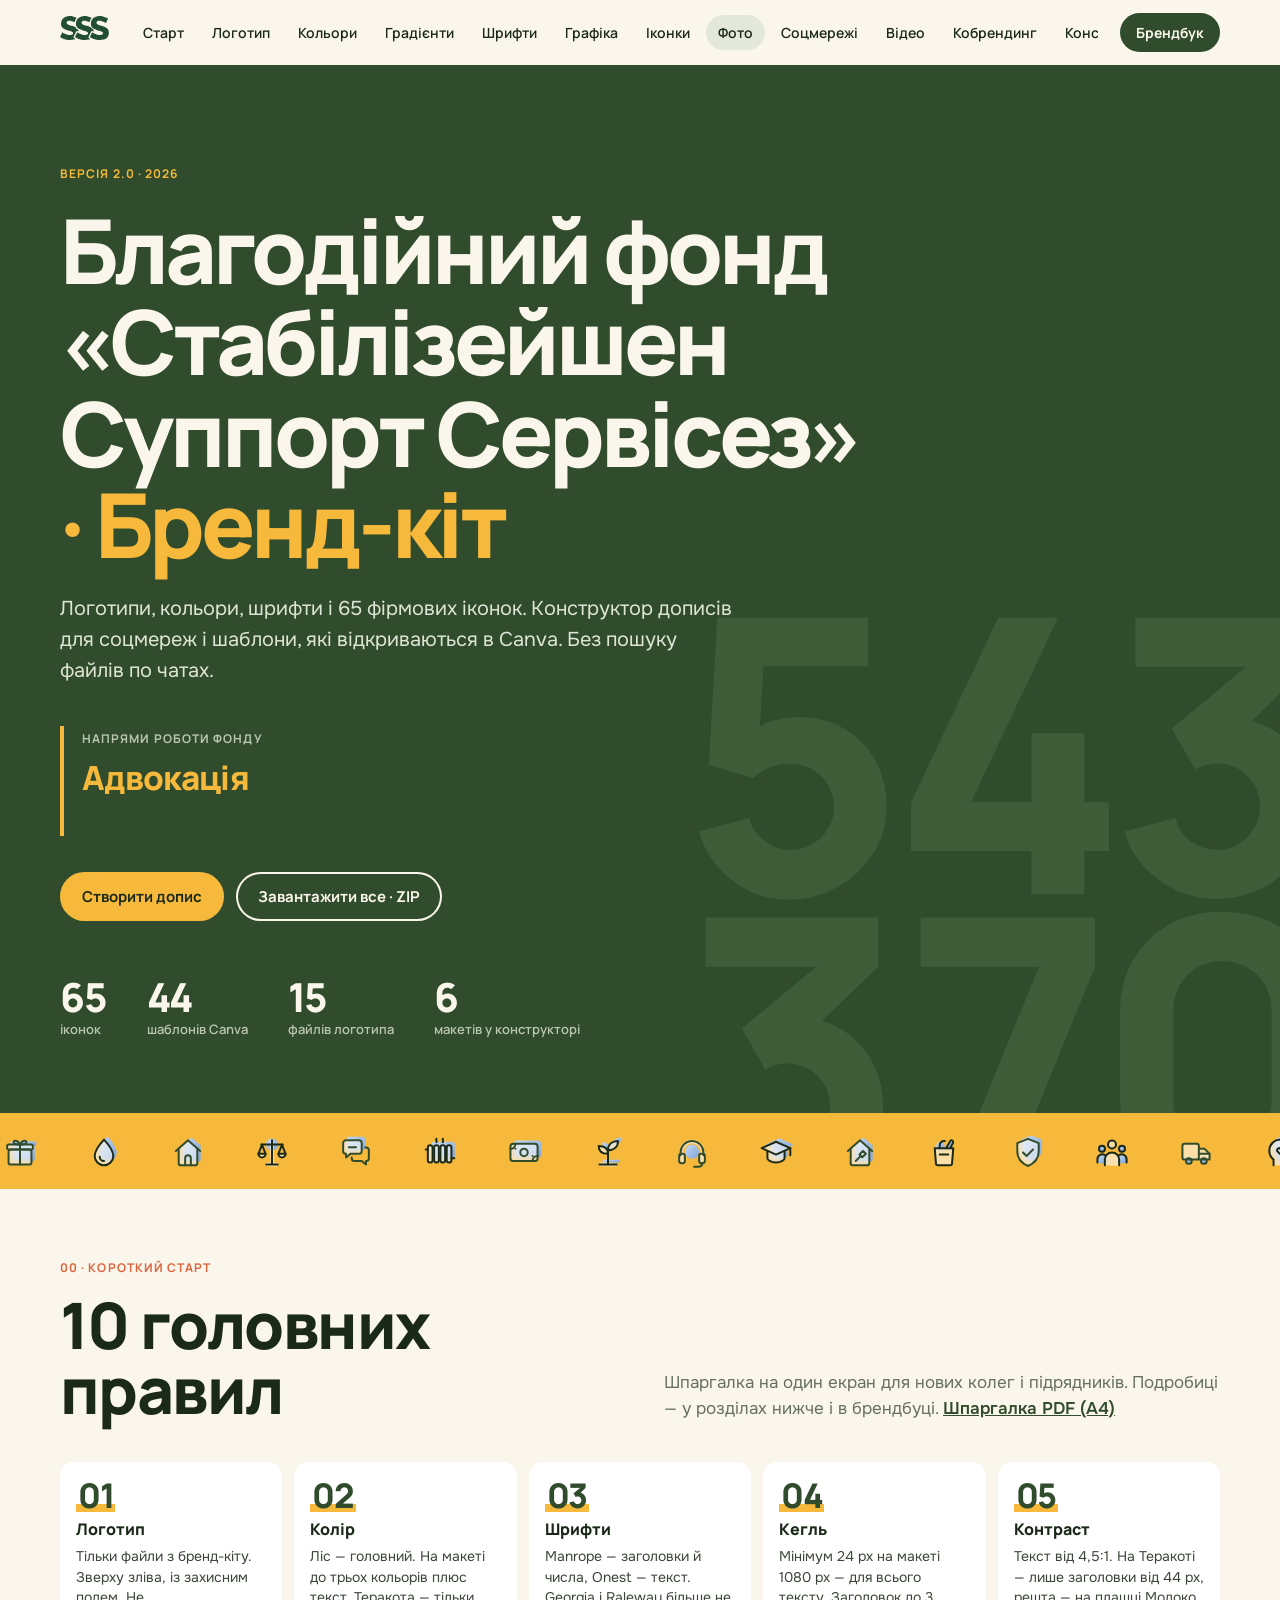
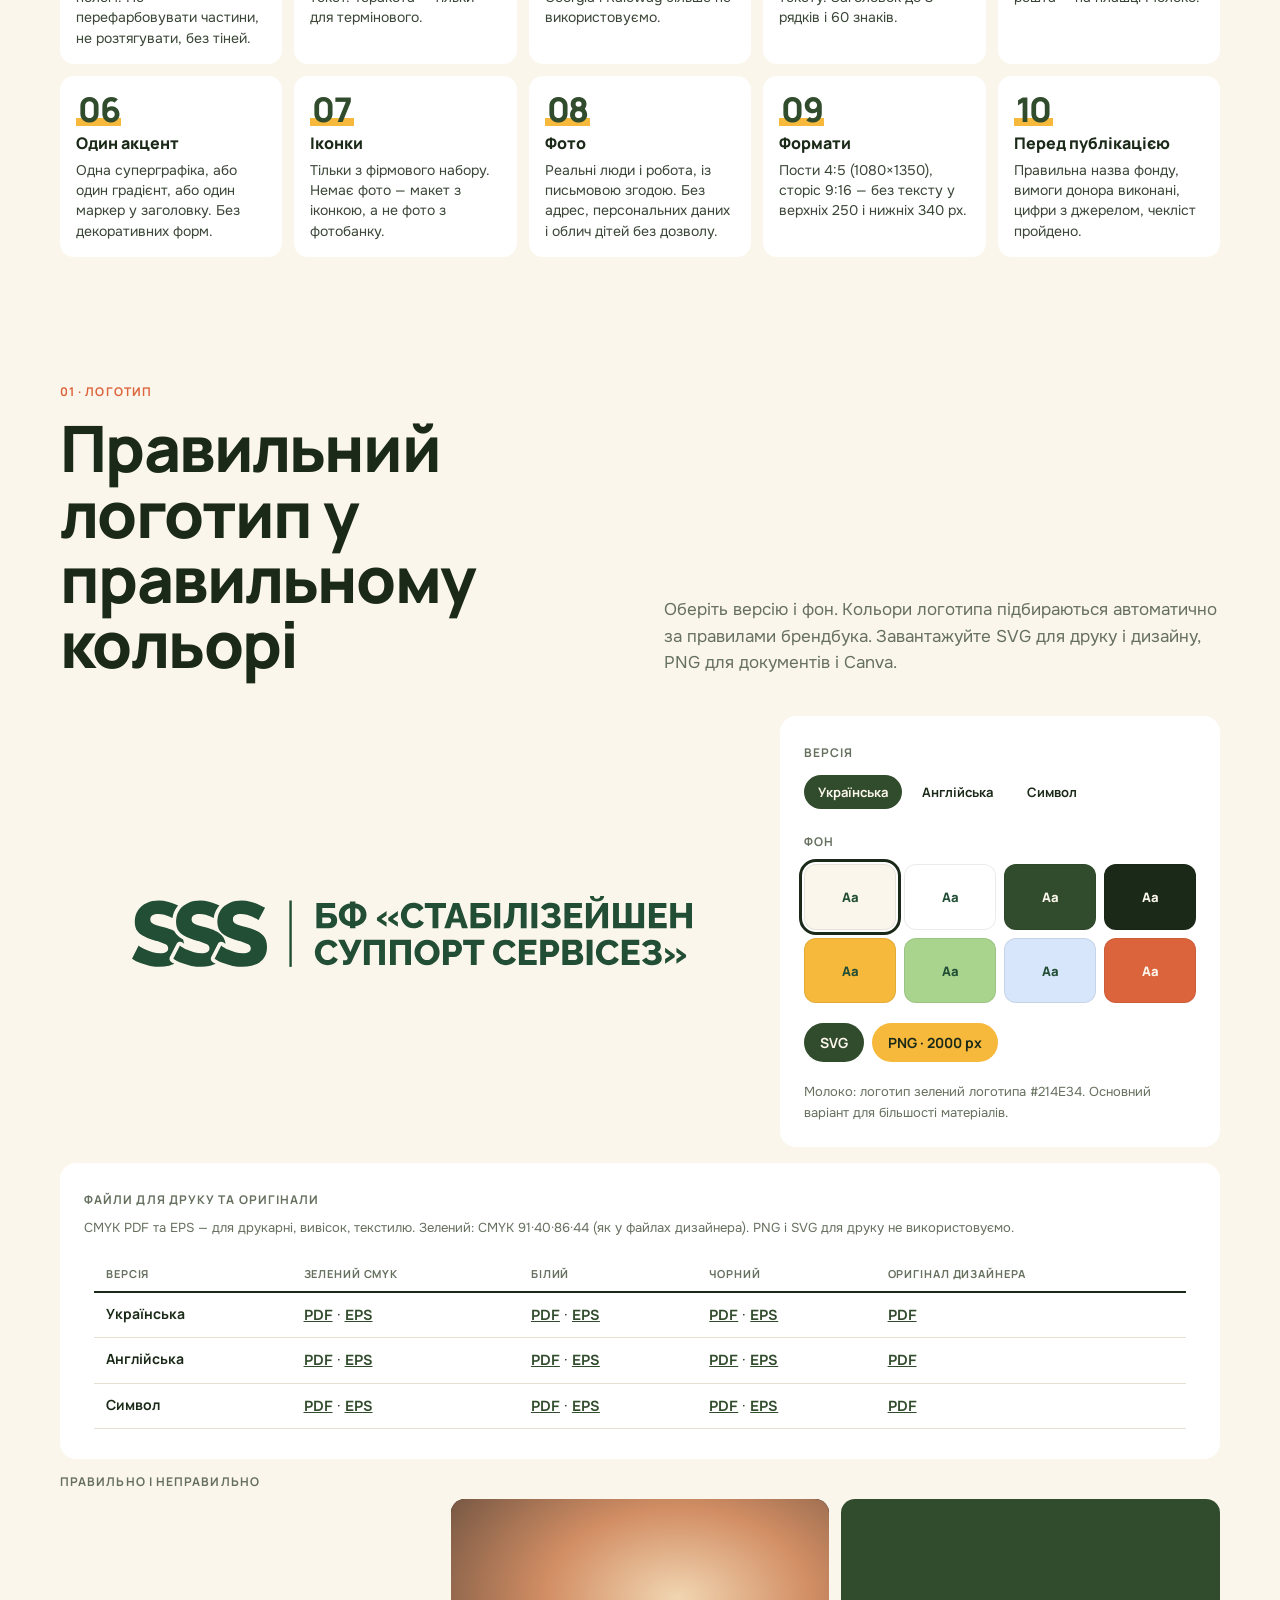
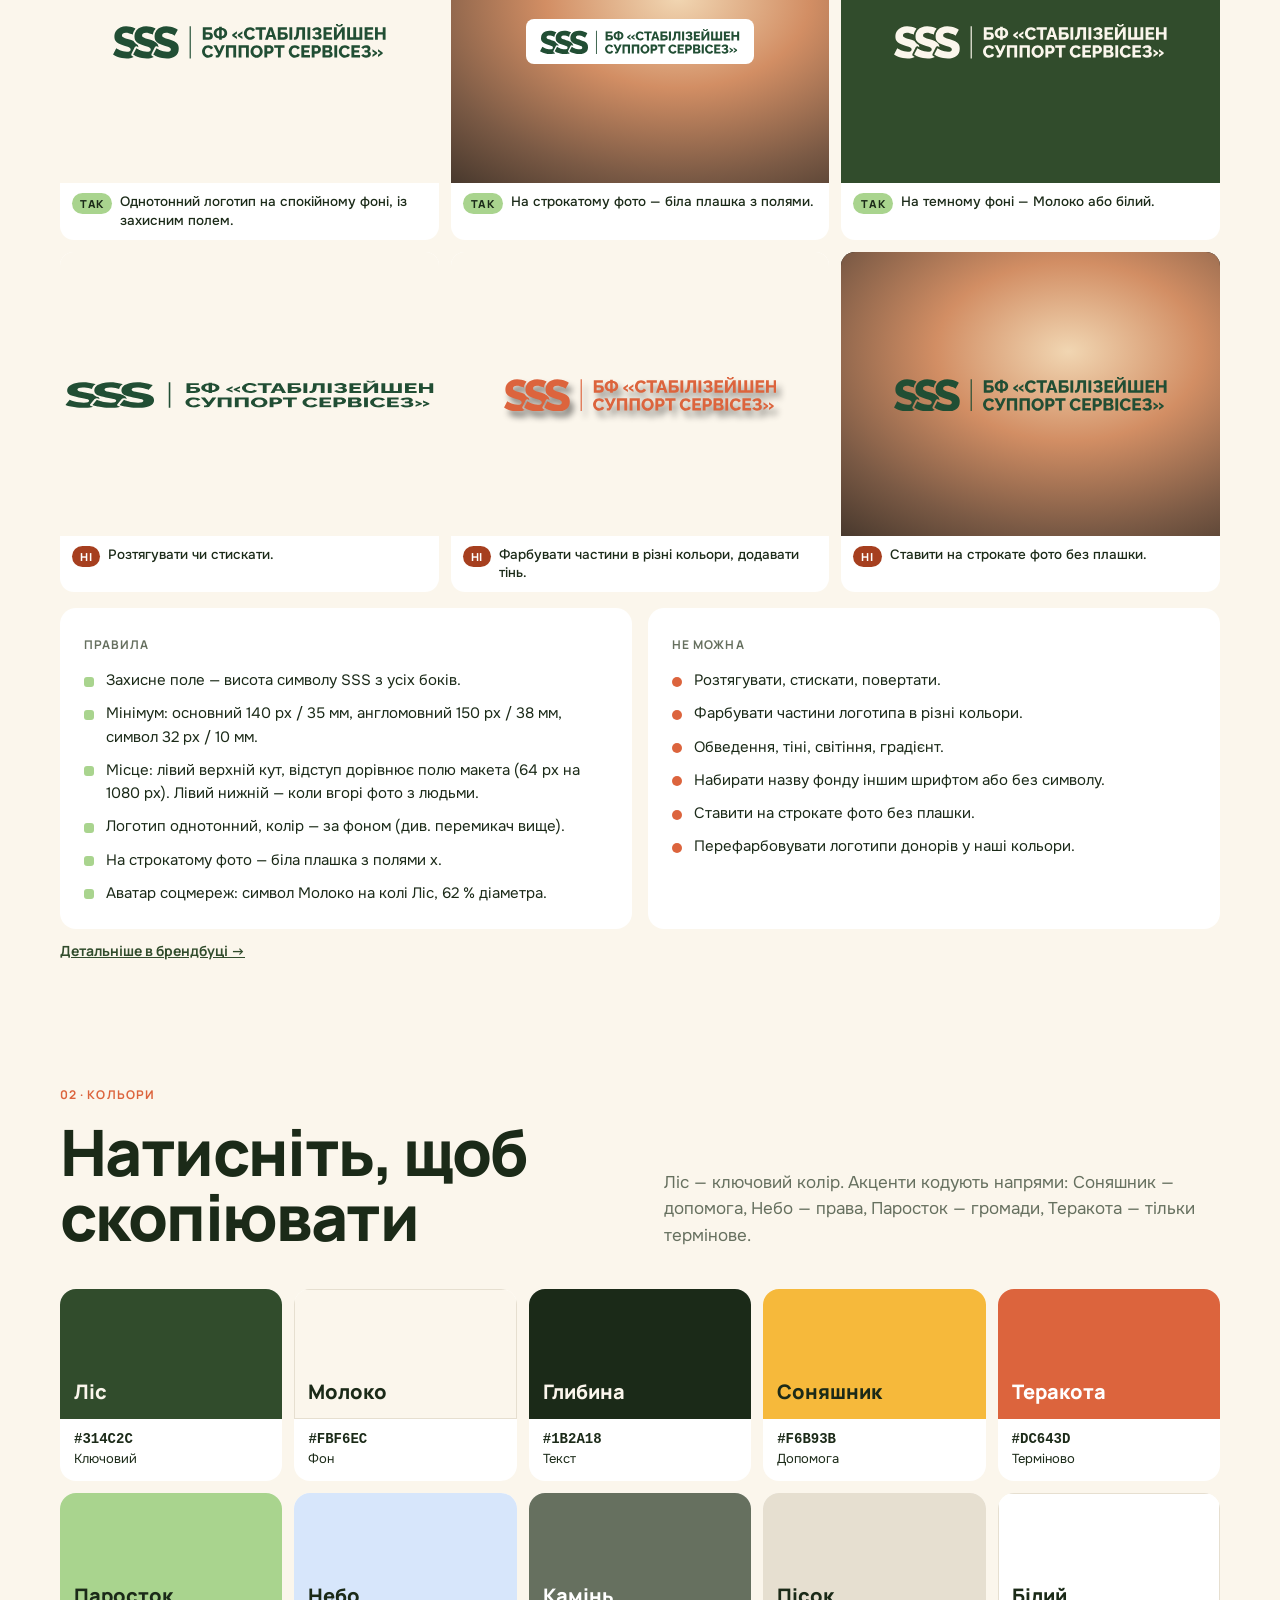
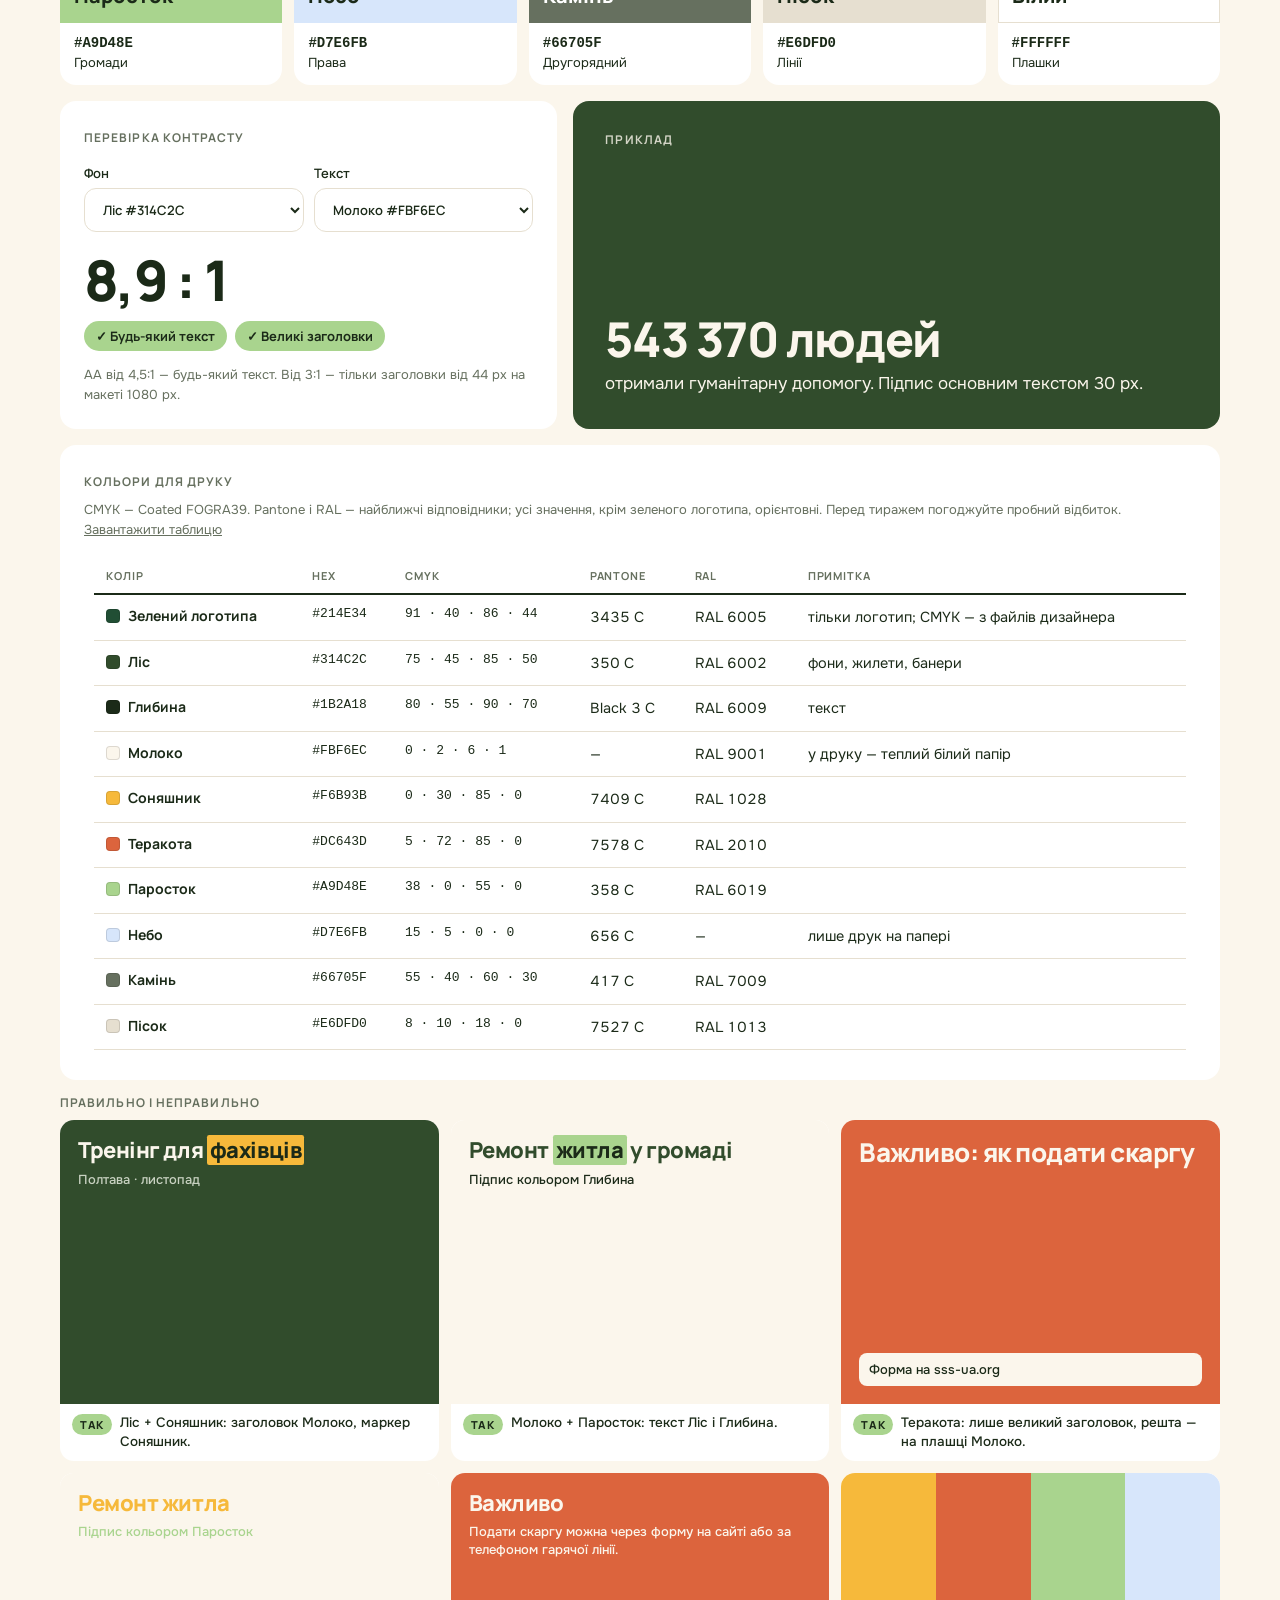
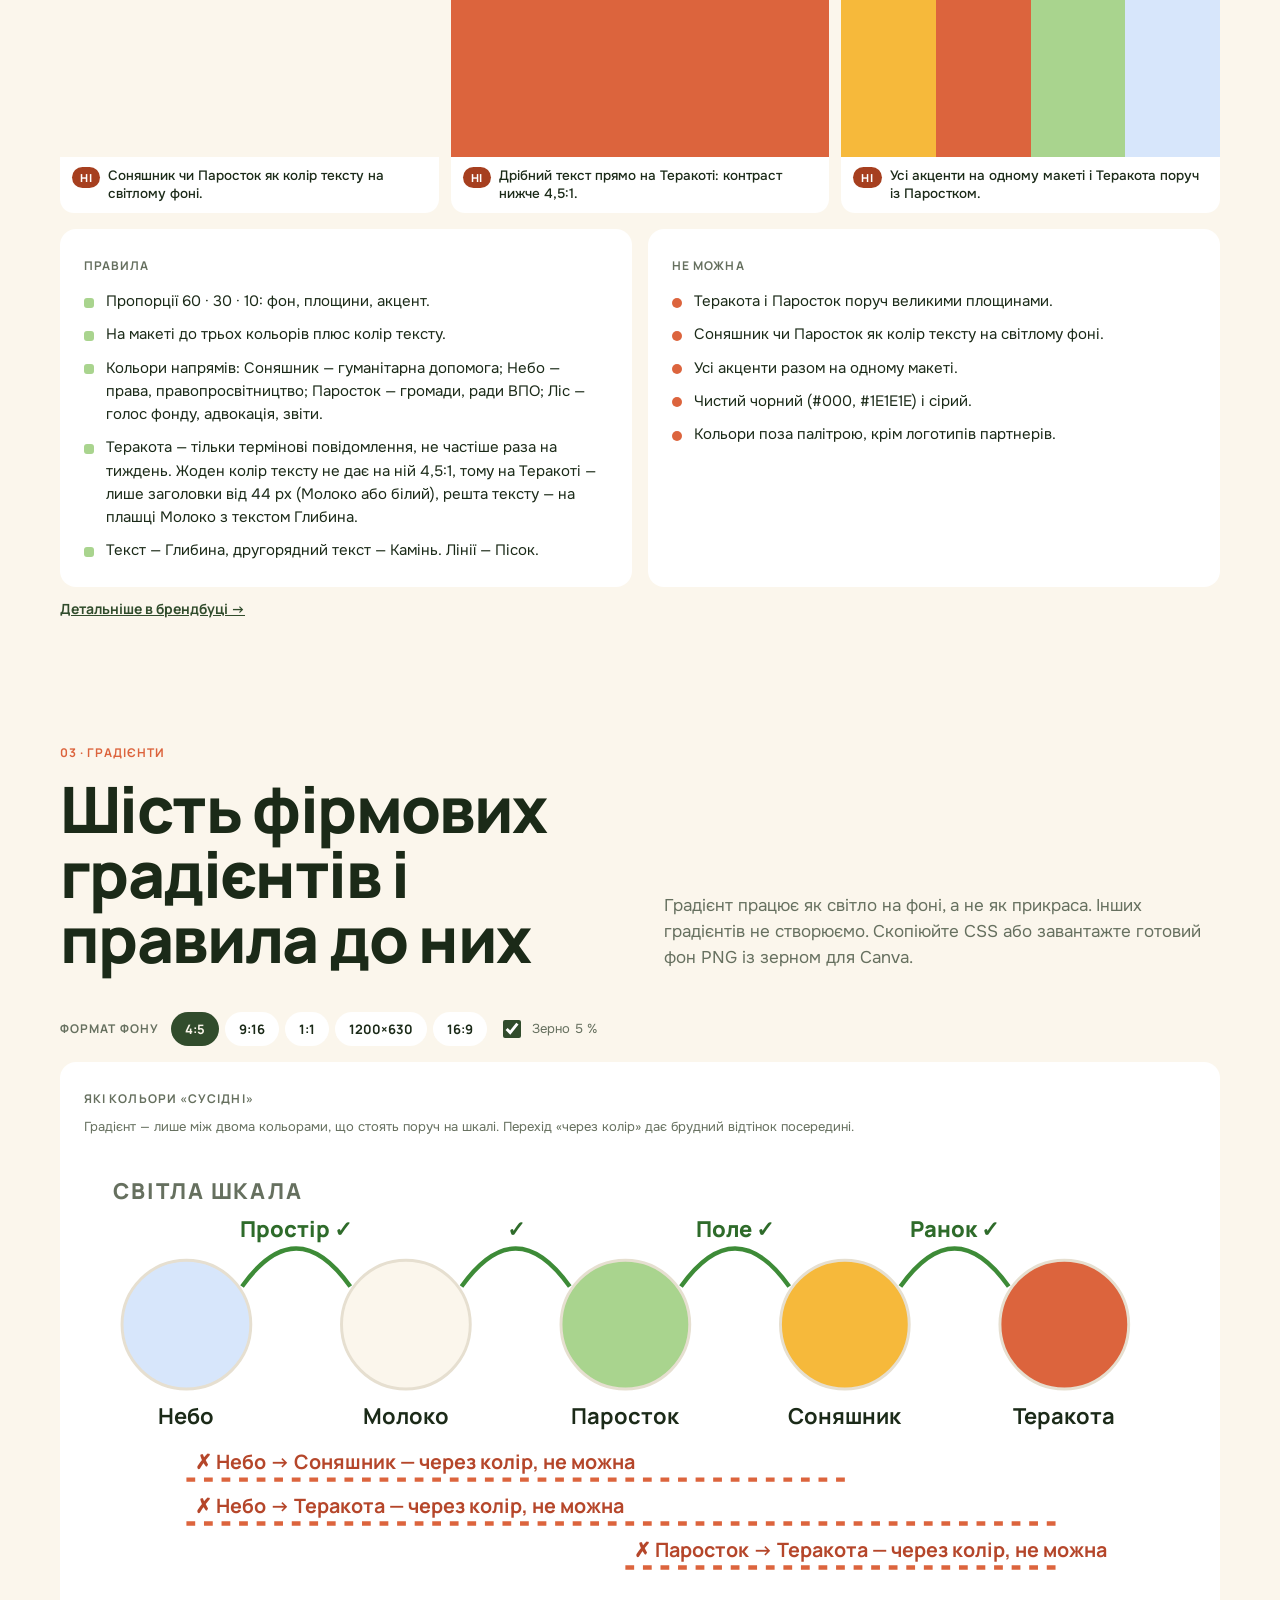
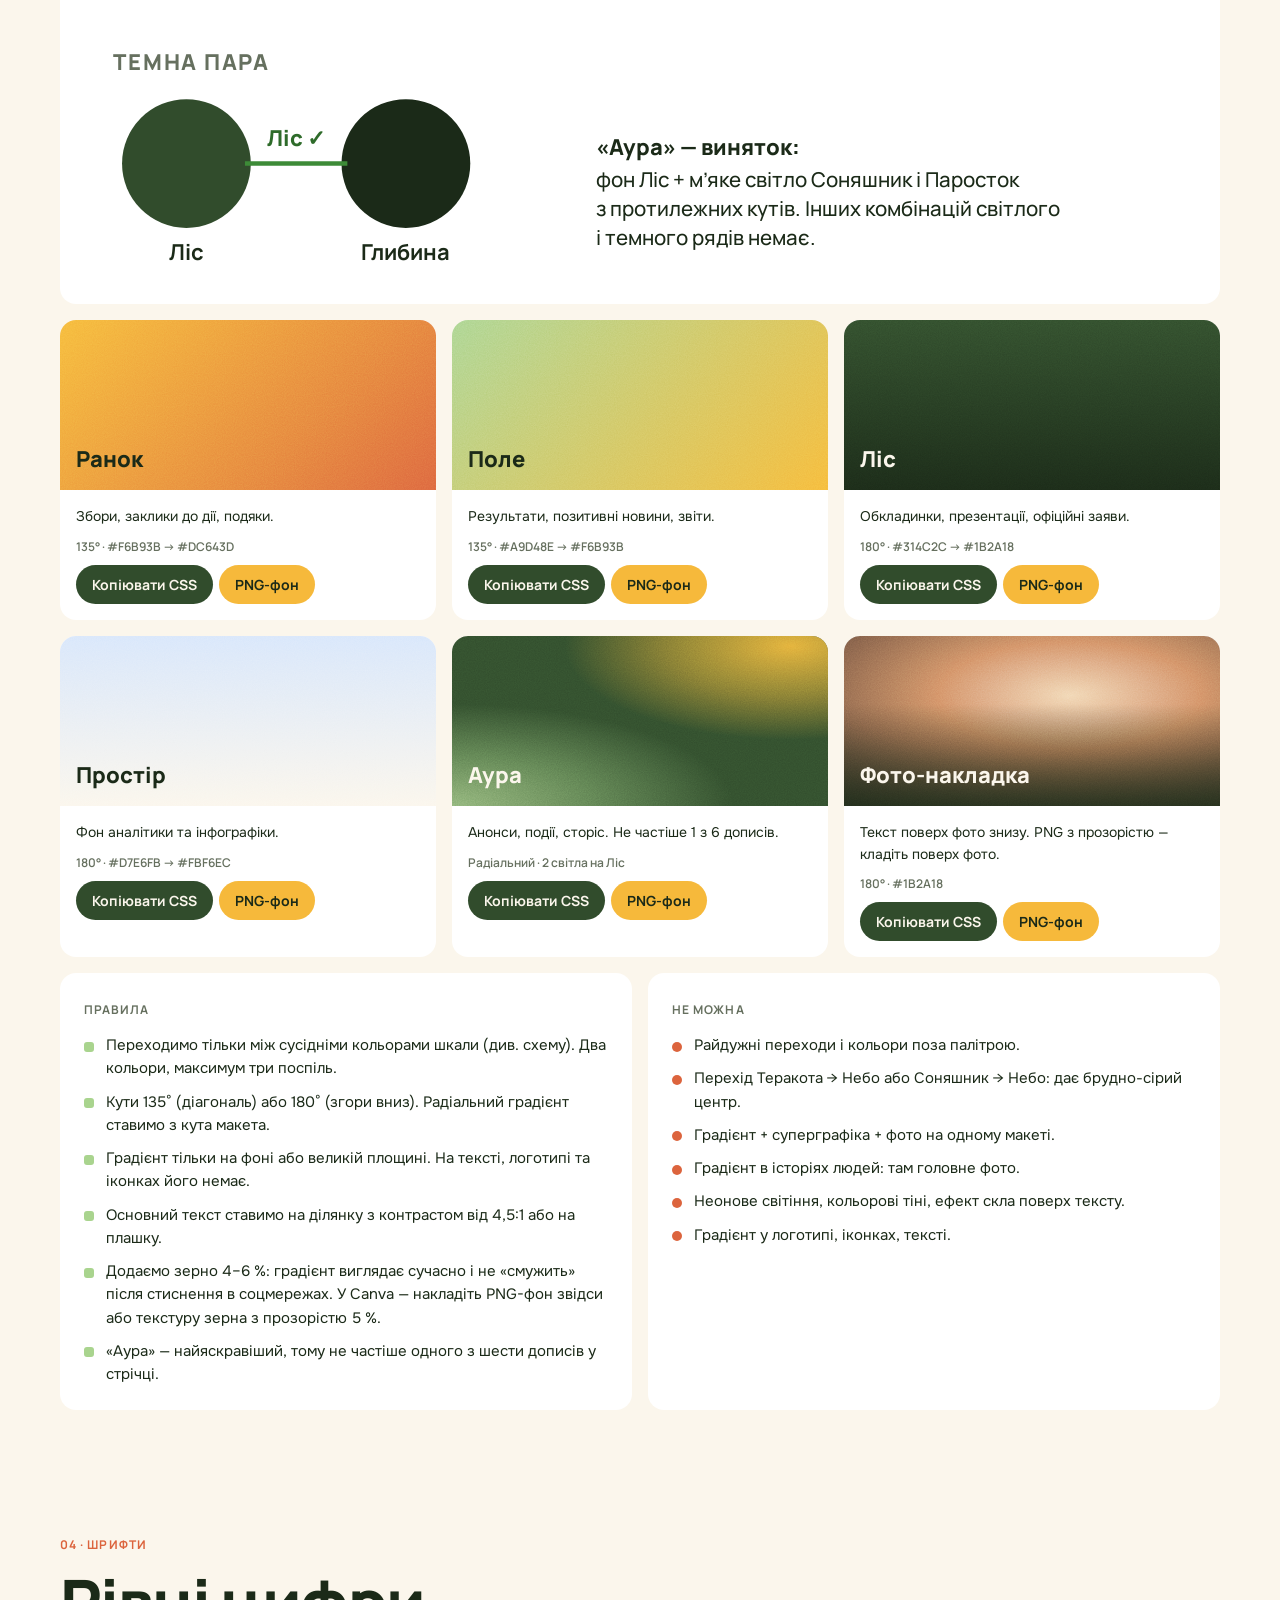
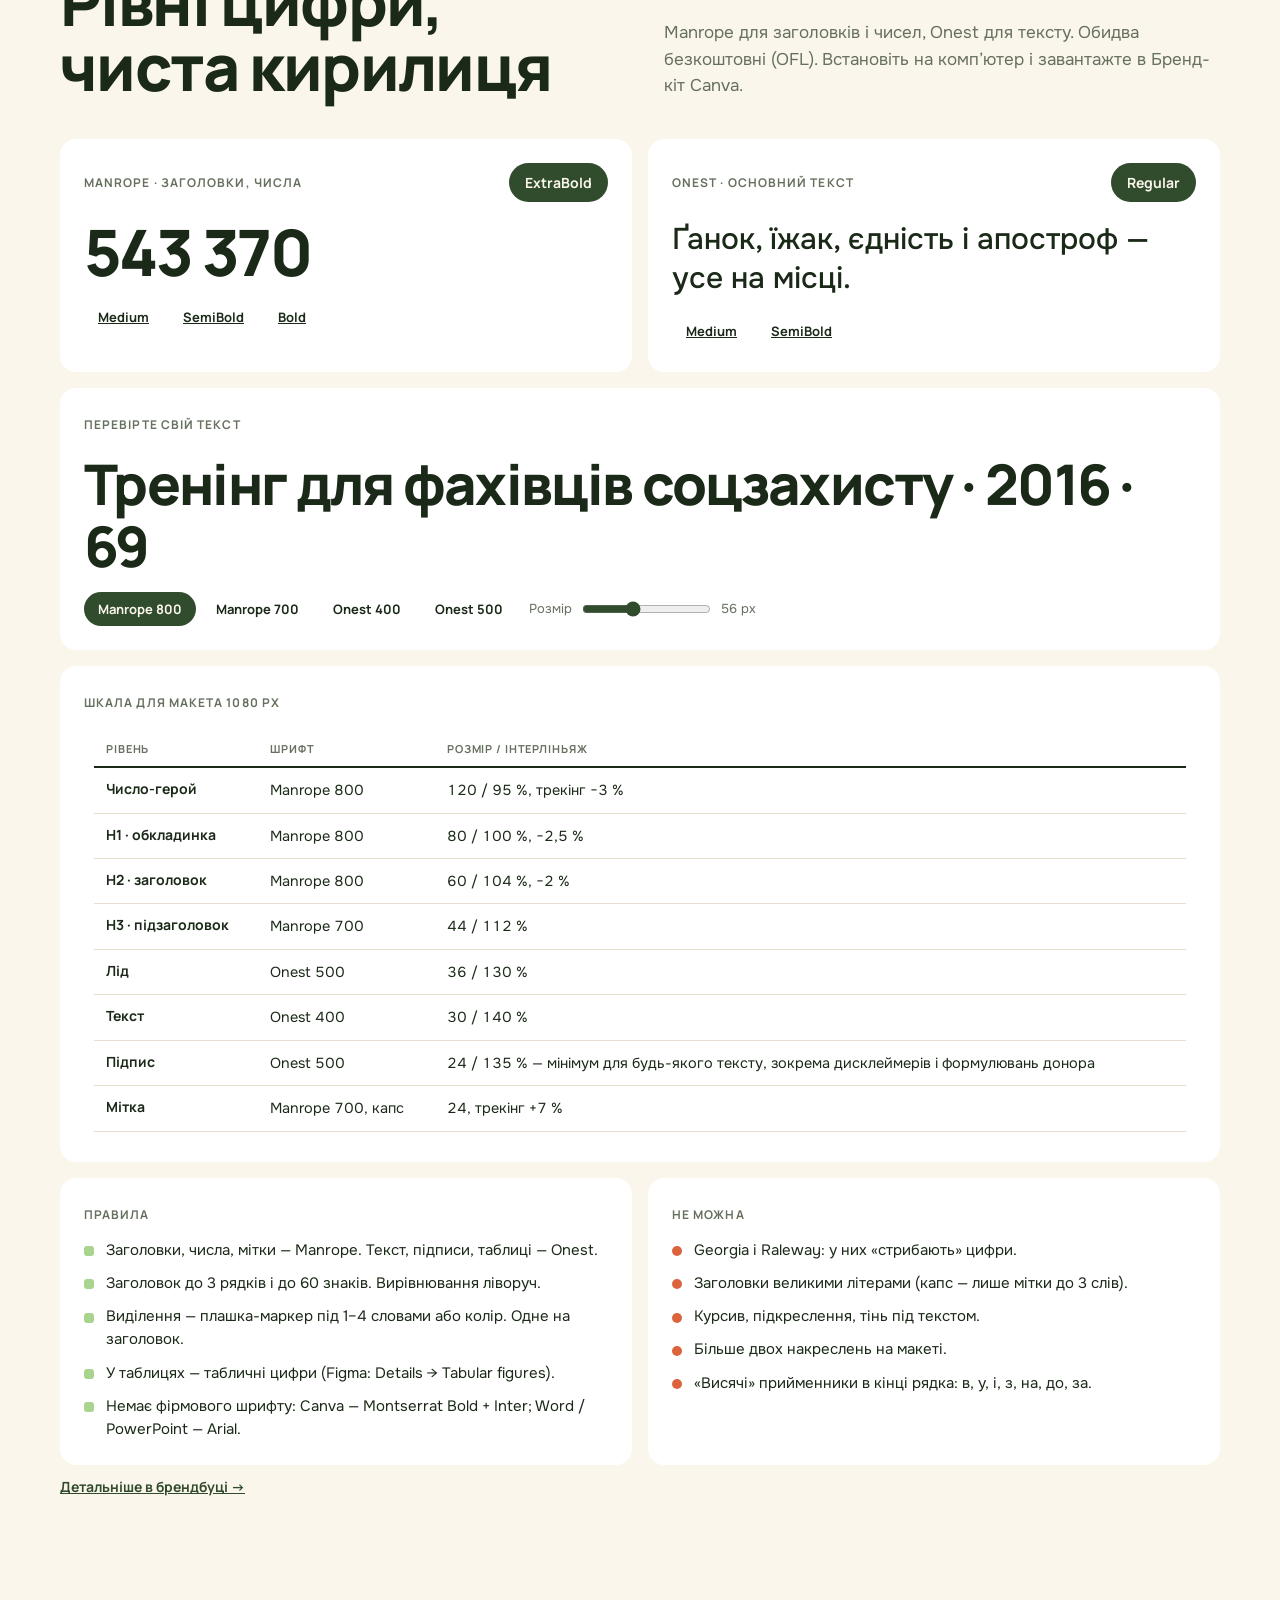
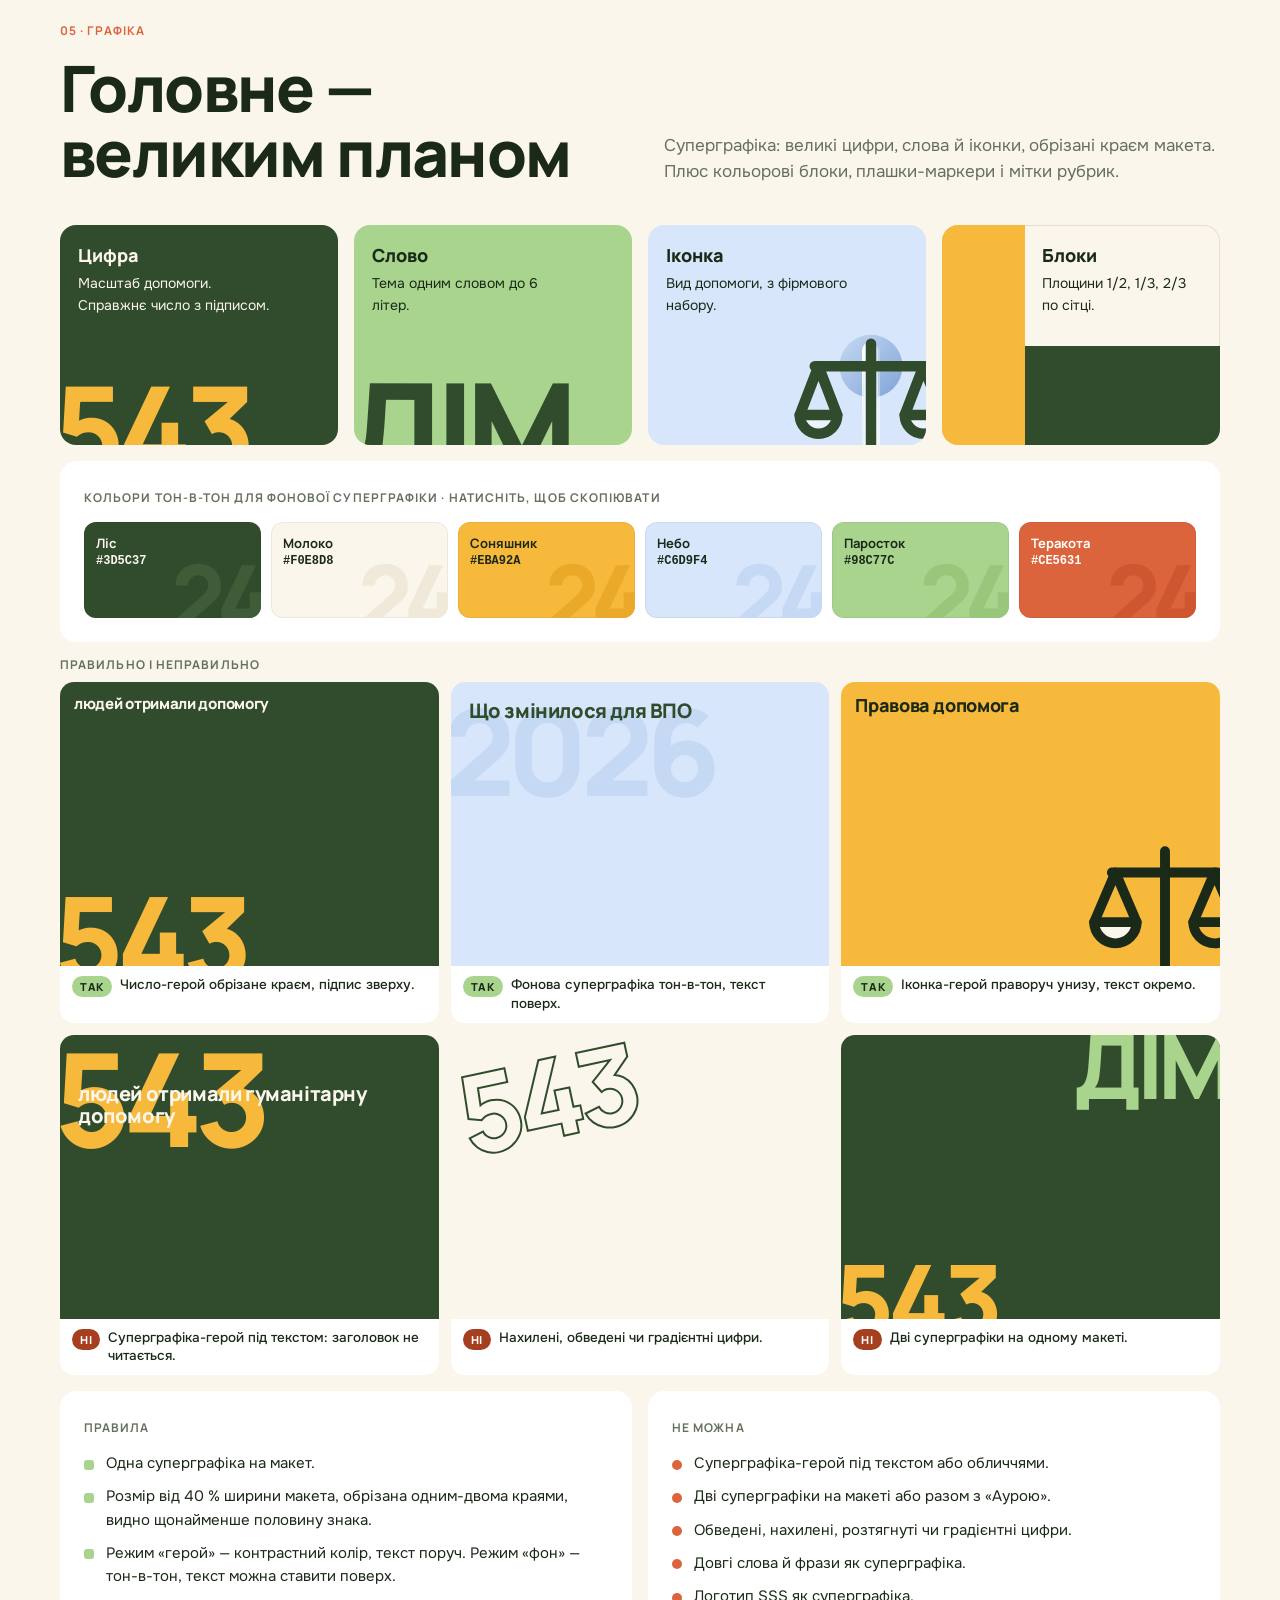
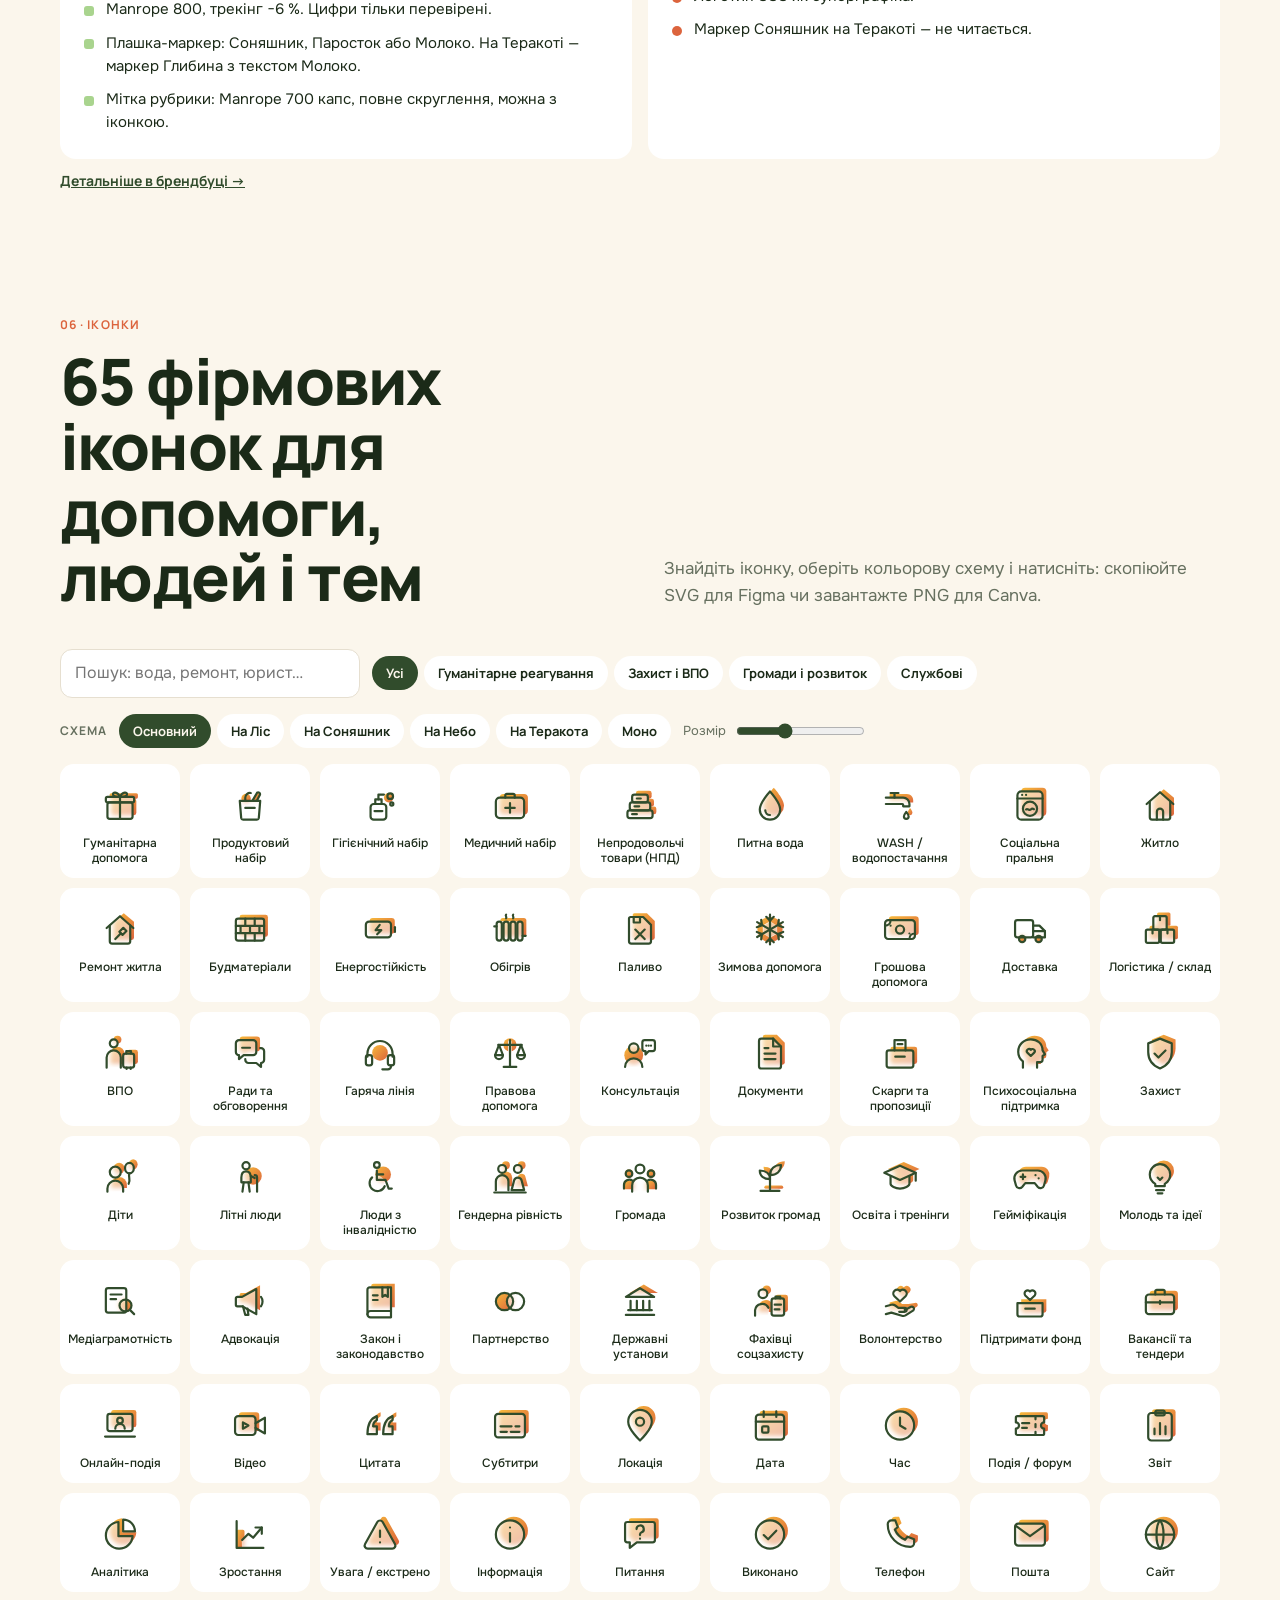
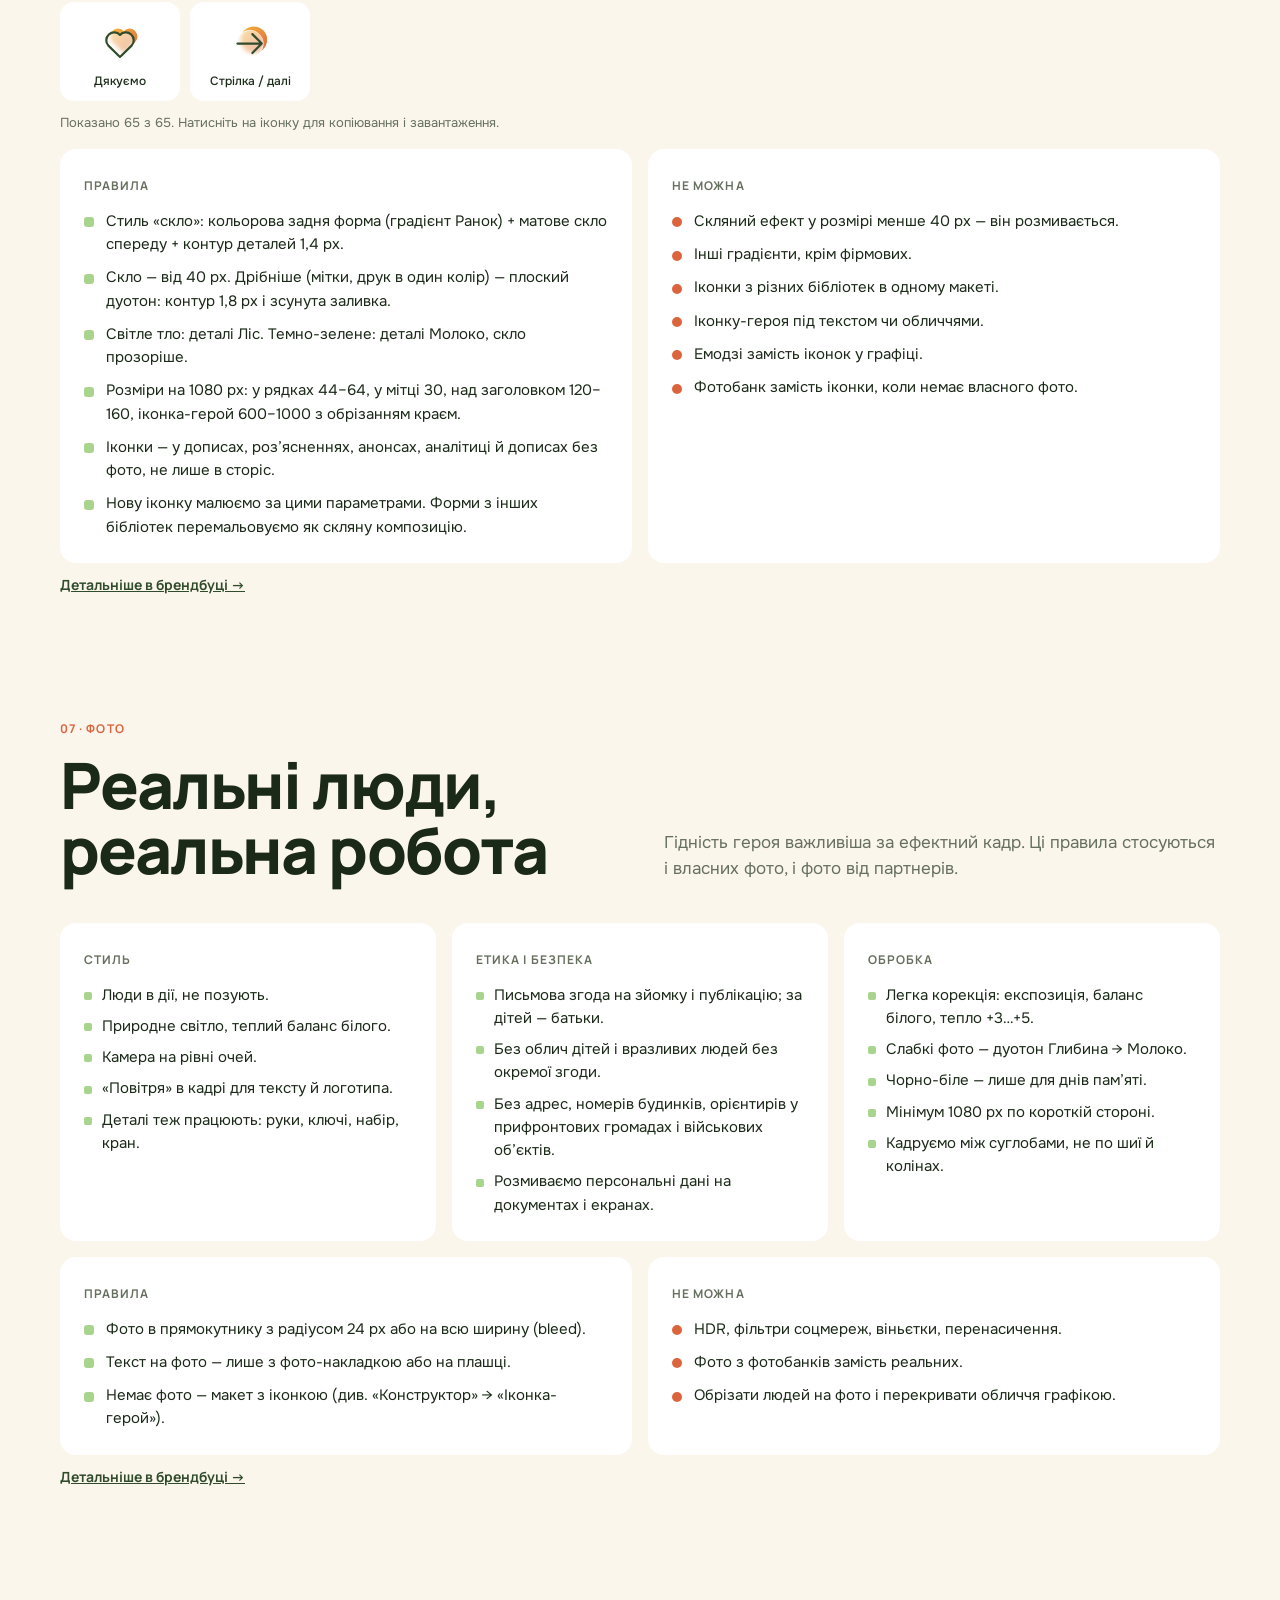
==== commit 0e091a4c: "icons" ====
--- a/index.html
+++ b/index.html
@@ -295,14 +295,14 @@
     <div class="in">
       <span class="lbl">Версія 2.0 · 2026</span>
       <h1>Благодійний фонд «Стабілізейшен Суппорт Сервісез» <em>· Бренд-кіт</em></h1>
-      <p class="l">Логотипи, кольори, шрифти і 66 фірмових іконок. Конструктор дописів для соцмереж і шаблони, які відкриваються в Canva. Без пошуку файлів по чатах.</p>
+      <p class="l">Логотипи, кольори, шрифти і 65 фірмових іконок. Конструктор дописів для соцмереж і шаблони, які відкриваються в Canva. Без пошуку файлів по чатах.</p>
       <div class="dir"><span class="lbl">Напрями роботи фонду</span><div class="word" aria-live="off"><span id="heroWord">Гуманітарна допомога постраждалим від війни</span></div></div>
       <div class="cta">
         <a class="btn p" href="#builder">Створити допис</a>
         <a class="btn o" href="sss-brand-kit.zip" download>Завантажити все · ZIP</a>
       </div>
       <div class="stats">
-        <div><b data-count="66">0</b><span>іконок</span></div>
+        <div><b data-count="65">0</b><span>іконок</span></div>
         <div><b data-count="44">0</b><span>шаблонів Canva</span></div>
         <div><b data-count="15">0</b><span>файлів логотипа</span></div>
         <div><b data-count="6">0</b><span>макетів у конструкторі</span></div>
@@ -447,7 +447,7 @@
 
 <!-- ICONS -->
 <section class="s" id="icons"><div class="wrap">
-  <div class="sh rv"><span class="lbl">06 · Іконки</span><h2>66 фірмових іконок для допомоги, людей і тем</h2><p>Знайдіть іконку, оберіть кольорову схему і натисніть: скопіюйте SVG для Figma чи завантажте PNG для Canva.</p></div>
+  <div class="sh rv"><span class="lbl">06 · Іконки</span><h2>65 фірмових іконок для допомоги, людей і тем</h2><p>Знайдіть іконку, оберіть кольорову схему і натисніть: скопіюйте SVG для Figma чи завантажте PNG для Canva.</p></div>
   <div class="ibar rv">
     <input type="text" id="iq" placeholder="Пошук: вода, ремонт, юрист…" aria-label="Пошук іконок">
     <div class="row" style="display:flex;gap:6px;flex-wrap:wrap" id="ig"></div>
@@ -459,8 +459,8 @@
   <div class="igrid" id="igrid"></div>
   <p class="hint" id="icount" style="margin-top:12px"></p>
   <div class="rl rv">
-    <div class="card"><span class="lbl">Правила</span><ul style="margin-top:12px"><li>Сітка 24 px, лінія 1,6 px, круглі закінчення, одна акцентна пляма.</li><li>Світле тло: лінія Ліс, пляма Соняшник. Темно-зелене: лінія Молоко, пляма Соняшник.</li><li>Розміри на 1080 px: у рядках 44–64, у мітці 30, над заголовком 120–160, іконка-герой 600–1000 з обрізанням краєм.</li><li>Іконки — у дописах, роз’ясненнях, анонсах, аналітиці й дописах без фото, не лише в сторіс.</li><li>Нову іконку малюємо за цими параметрами. Швидкий варіант — Lucide (ISC) з лінією 1,6 і плямою.</li></ul></div>
-    <div class="card"><span class="lbl">Не можна</span><ul class="nope" style="margin-top:12px"><li>Повністю залиті іконки, градієнти, тіні.</li><li>Іконки з різних бібліотек в одному макеті.</li><li>Іконку-героя під текстом чи обличчями.</li><li>Емодзі замість іконок у графіці.</li><li>Фотобанк замість іконки, коли немає власного фото.</li></ul></div>
+    <div class="card"><span class="lbl">Правила</span><ul style="margin-top:12px"><li>Стиль «скло»: кольорова задня форма (градієнт Ранок) + матове скло спереду + контур деталей 1,4 px.</li><li>Скло — від 40 px. Дрібніше (мітки, друк в один колір) — плоский дуотон: контур 1,8 px і зсунута заливка.</li><li>Світле тло: деталі Ліс. Темно-зелене: деталі Молоко, скло прозоріше.</li><li>Розміри на 1080 px: у рядках 44–64, у мітці 30, над заголовком 120–160, іконка-герой 600–1000 з обрізанням краєм.</li><li>Іконки — у дописах, роз’ясненнях, анонсах, аналітиці й дописах без фото, не лише в сторіс.</li><li>Нову іконку малюємо за цими параметрами. Форми з інших бібліотек перемальовуємо як скляну композицію.</li></ul></div>
+    <div class="card"><span class="lbl">Не можна</span><ul class="nope" style="margin-top:12px"><li>Скляний ефект у розмірі менше 40 px — він розмивається.</li><li>Інші градієнти, крім фірмових.</li><li>Іконки з різних бібліотек в одному макеті.</li><li>Іконку-героя під текстом чи обличчями.</li><li>Емодзі замість іконок у графіці.</li><li>Фотобанк замість іконки, коли немає власного фото.</li></ul></div>
   </div>
   <p class="more rv"><a href="brandbook.html#icons">Детальніше в брендбуці →</a></p>
 </div></section>
@@ -717,9 +717,9 @@
   <div style="display:grid;gap:6px;text-align:right"><a href="brandbook.html">Повний брендбук</a><a href="docs/SSS_Brandbook_2.0.pdf" download>Брендбук PDF</a><a href="sss-brand-kit.zip" download>Усі файли ZIP</a><span>info@sss-ua.org</span></div>
 </div></footer>
 <div class="toast" id="toast" role="status" aria-live="polite"></div>
-<script src="assets/icons.js?v=2.7"></script>
-<script src="assets/logo.js?v=2.7"></script>
-<script src="assets/app.js?v=2.7"></script>
-<script src="assets/charts.js?v=2.7"></script>
+<script src="assets/icons.js?v=2.9"></script>
+<script src="assets/logo.js?v=2.9"></script>
+<script src="assets/app.js?v=2.9"></script>
+<script src="assets/charts.js?v=2.9"></script>
 </body>
 </html>
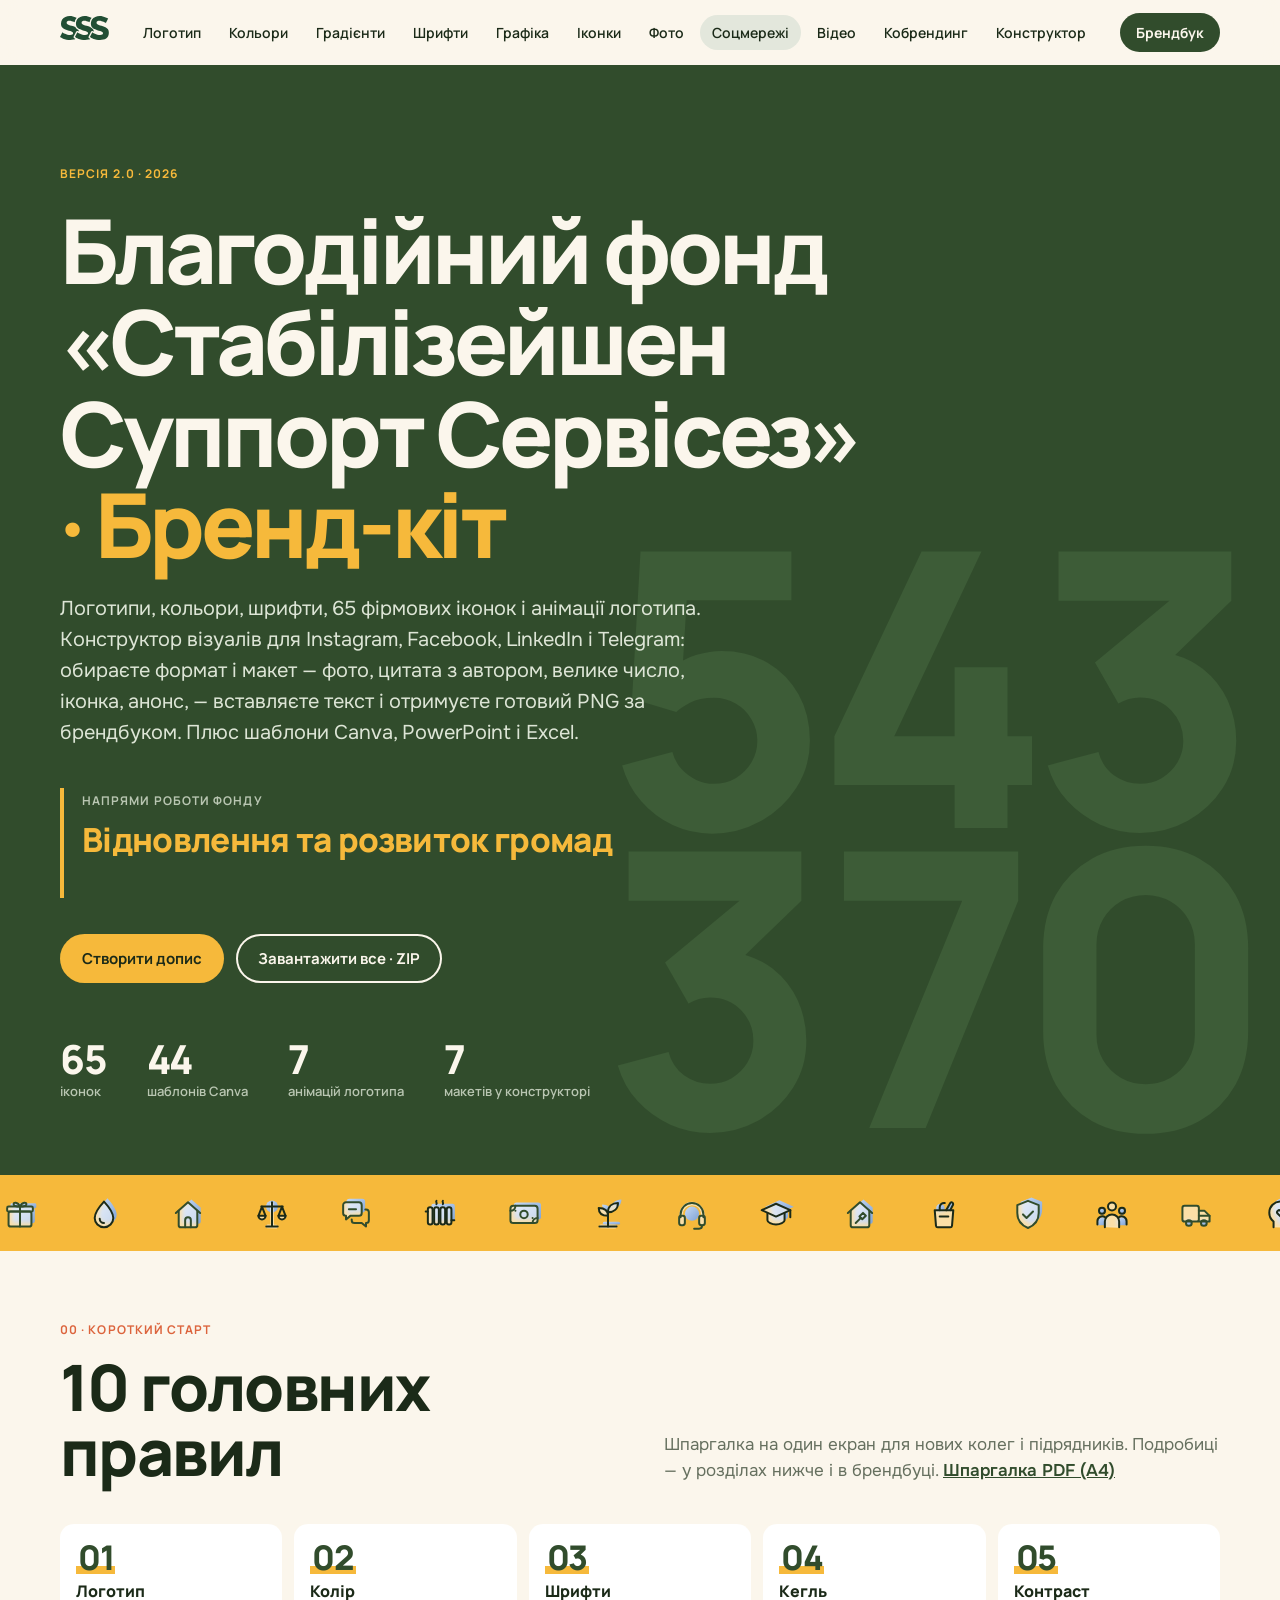
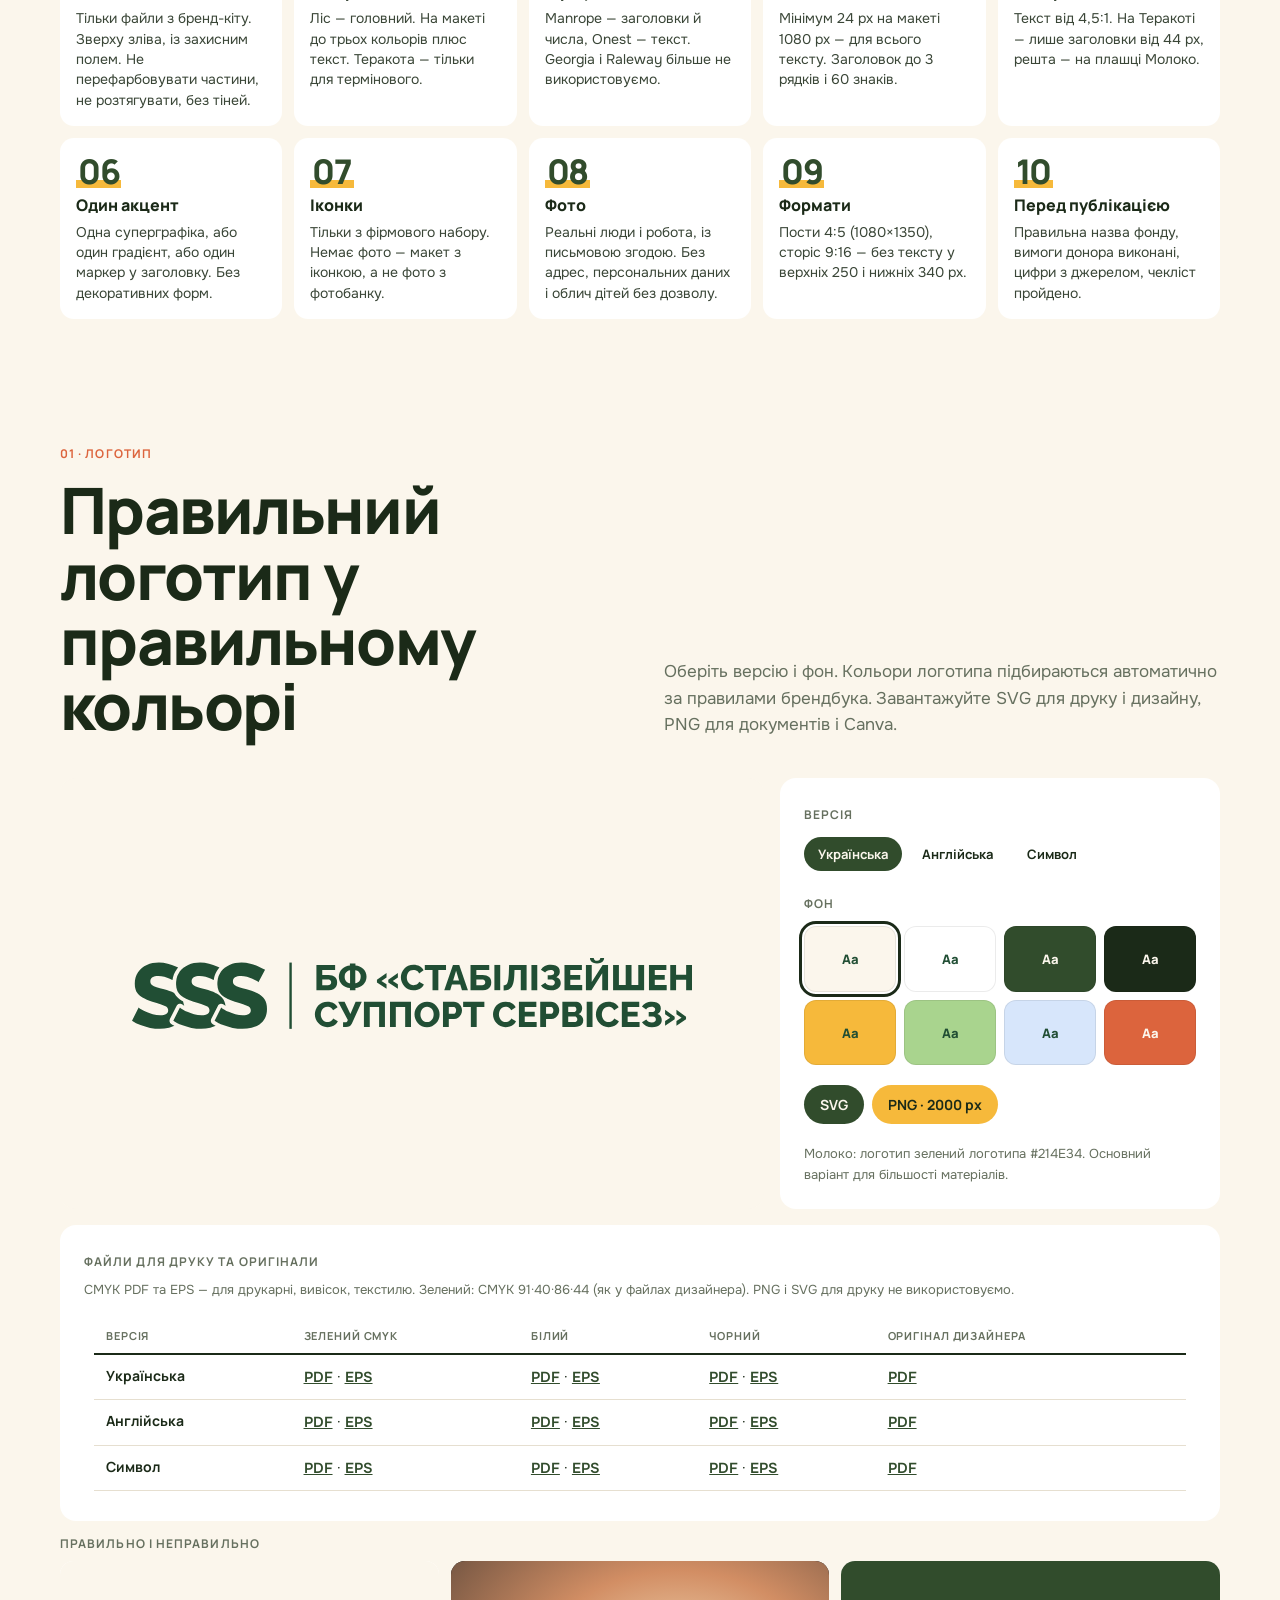
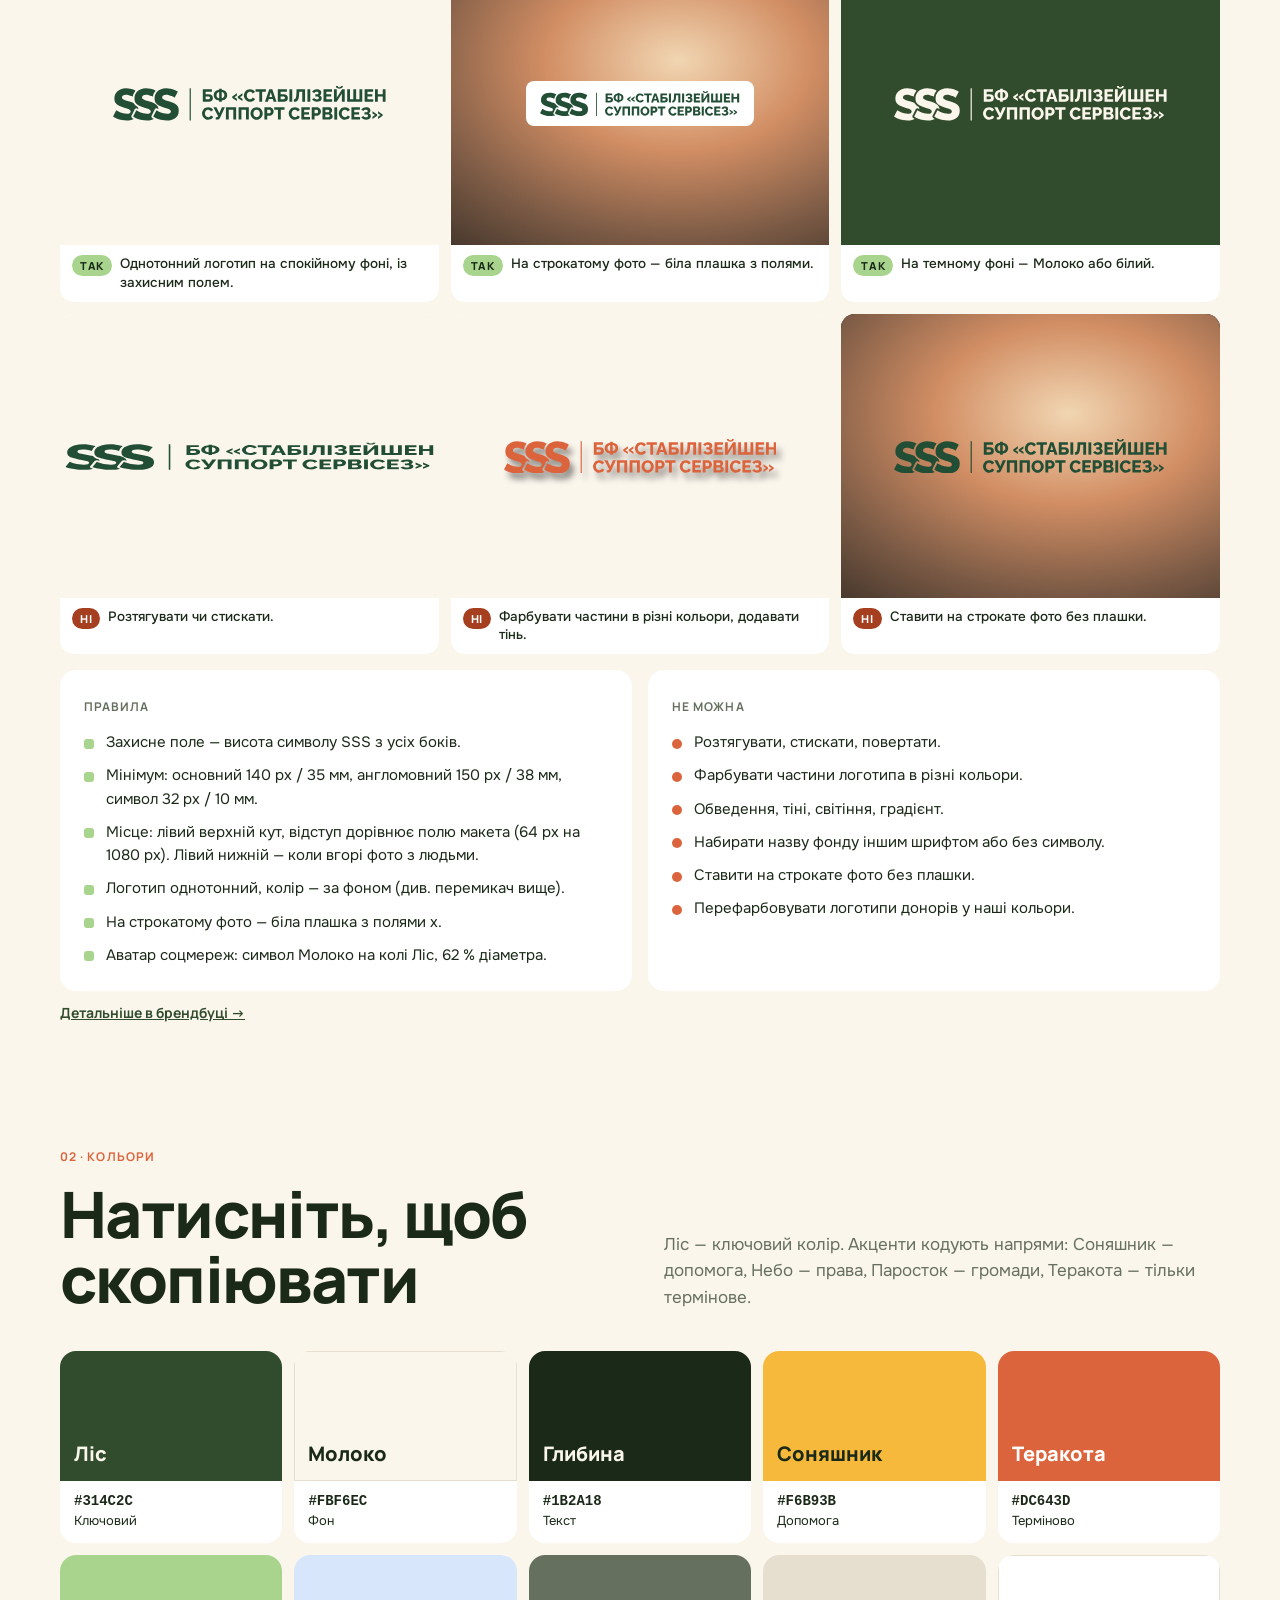
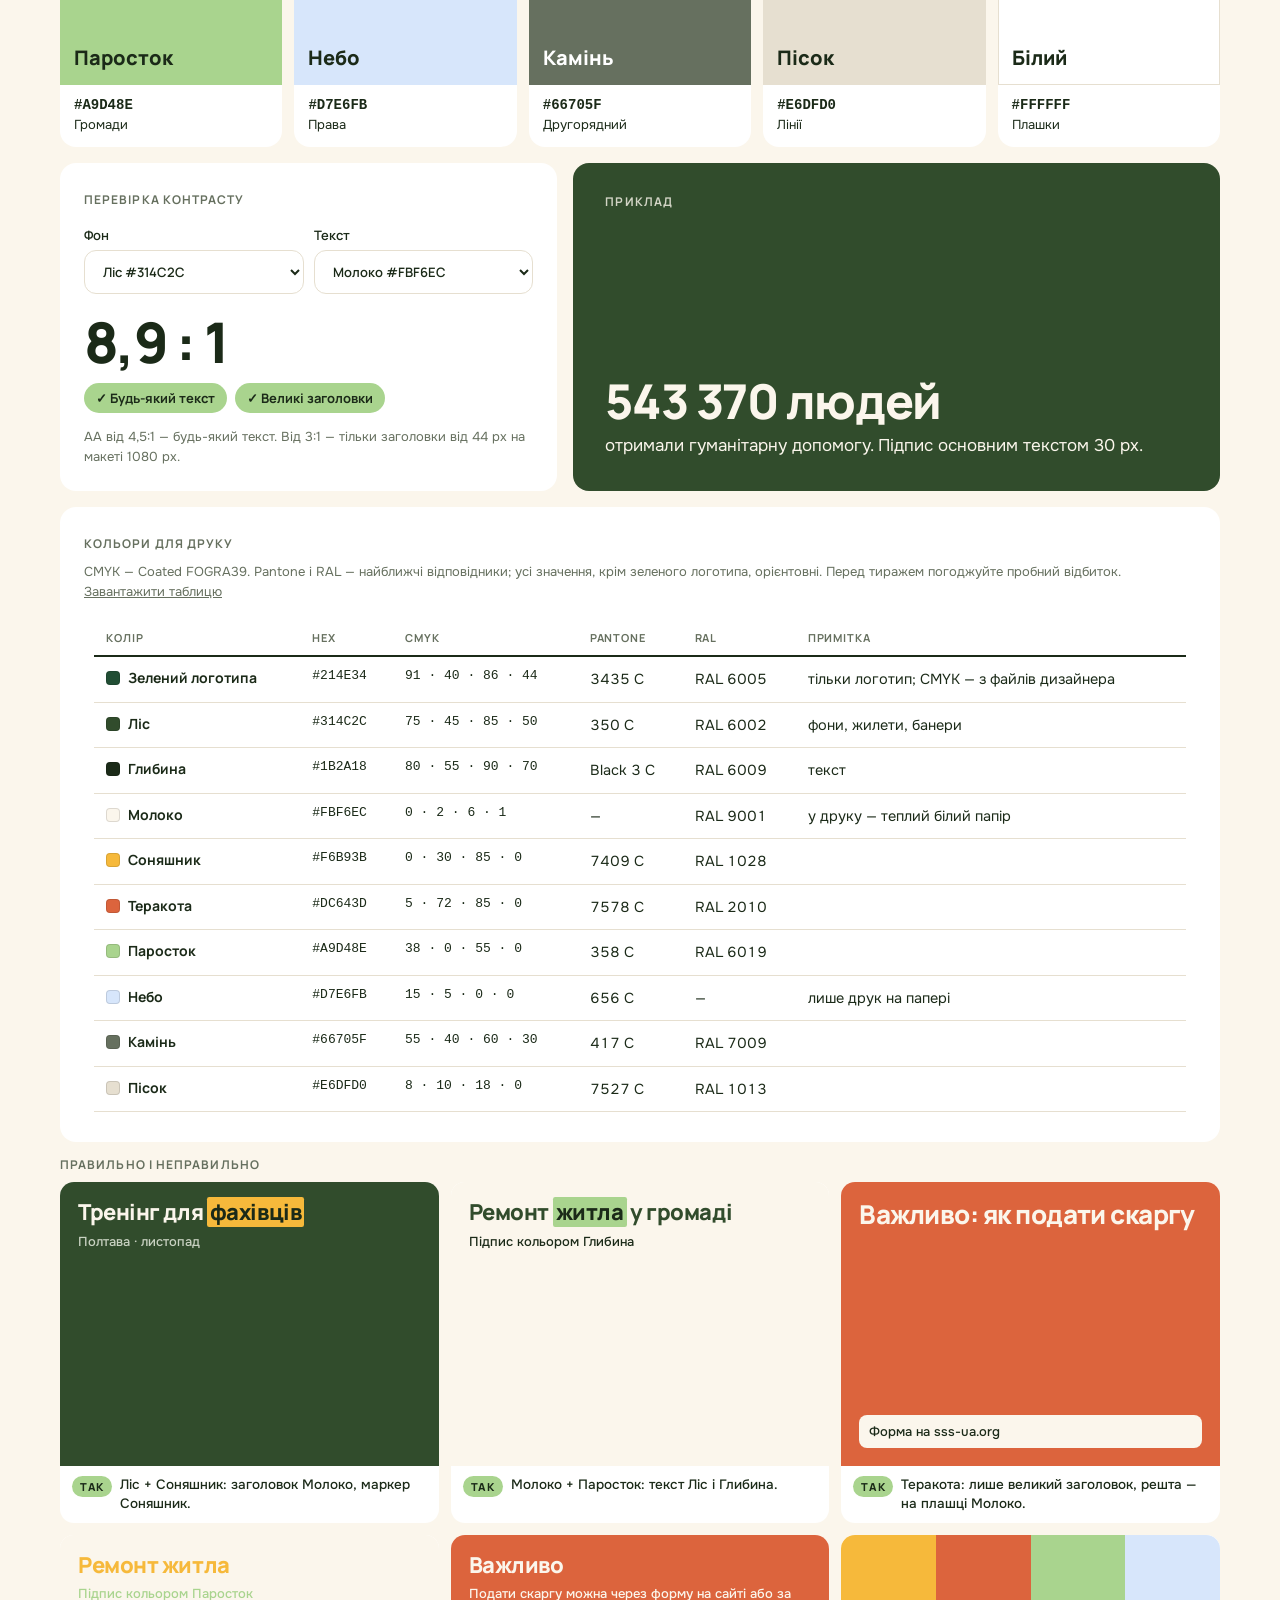
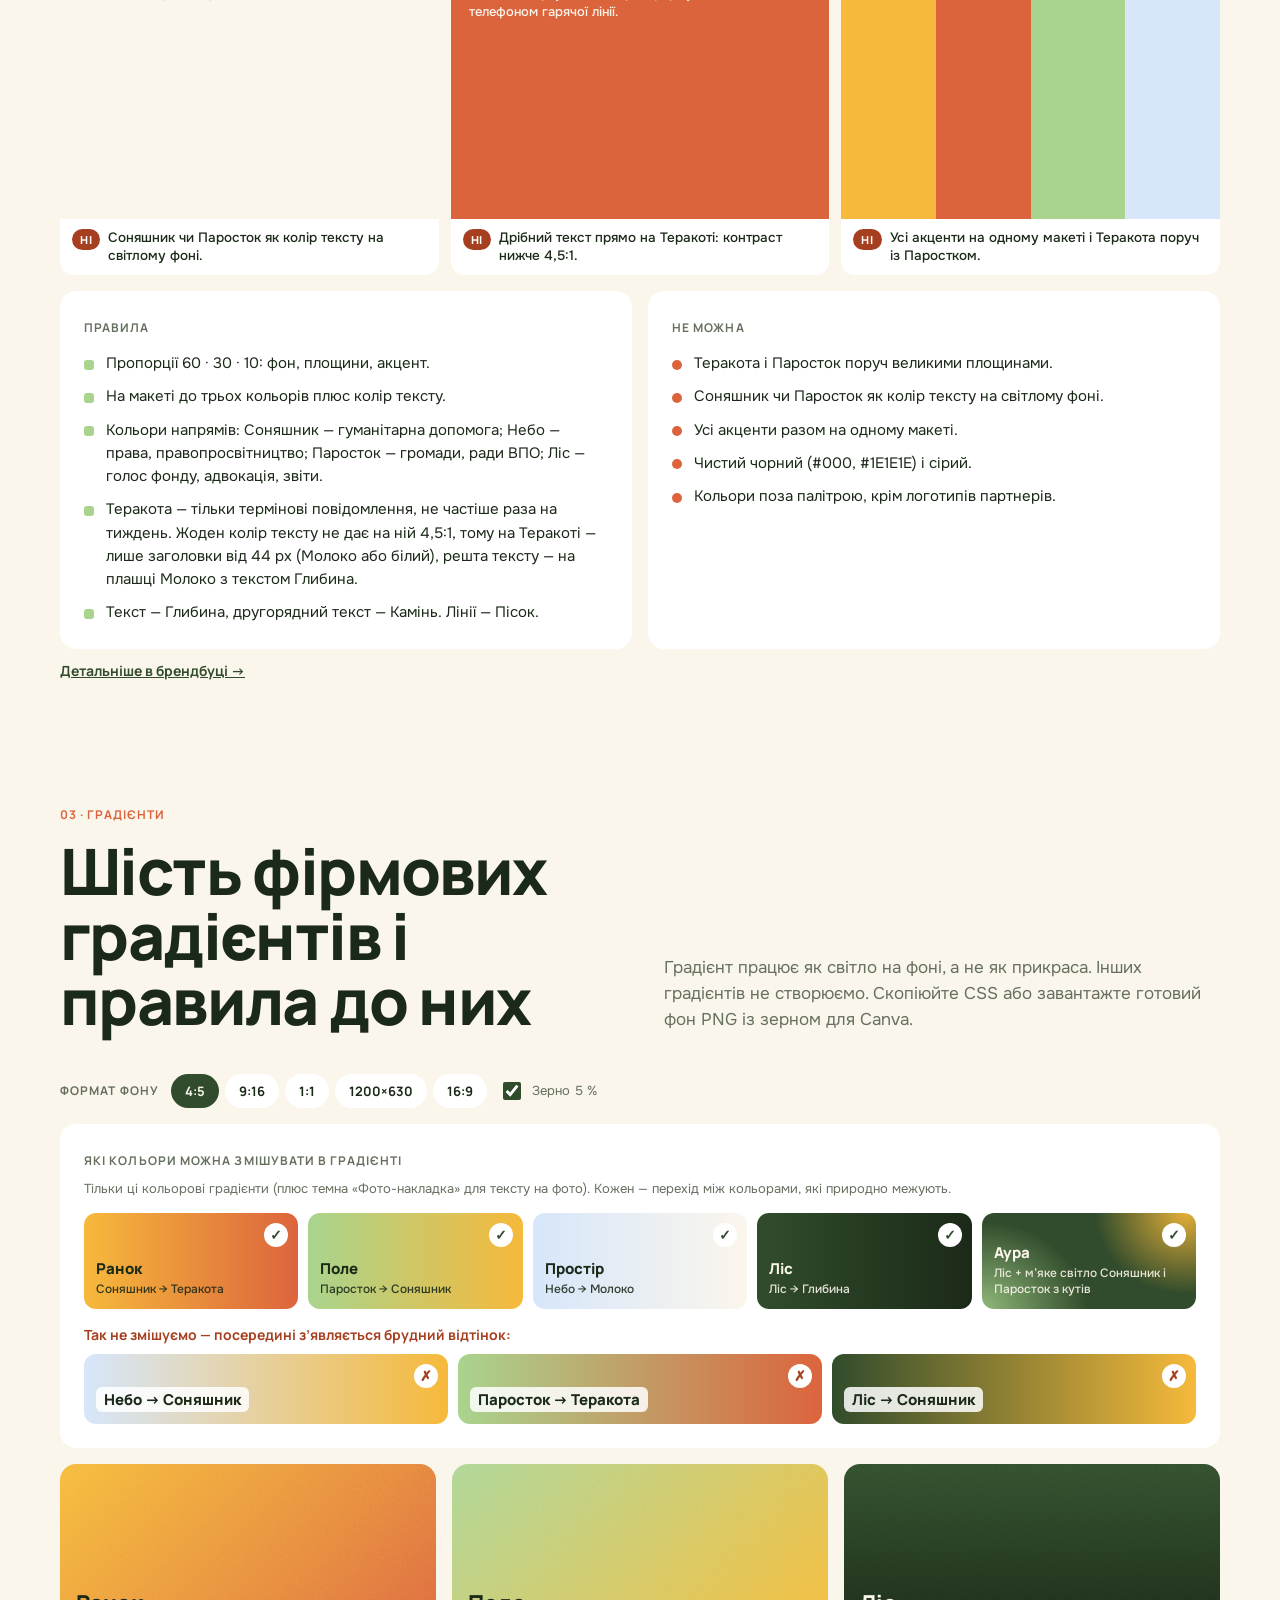
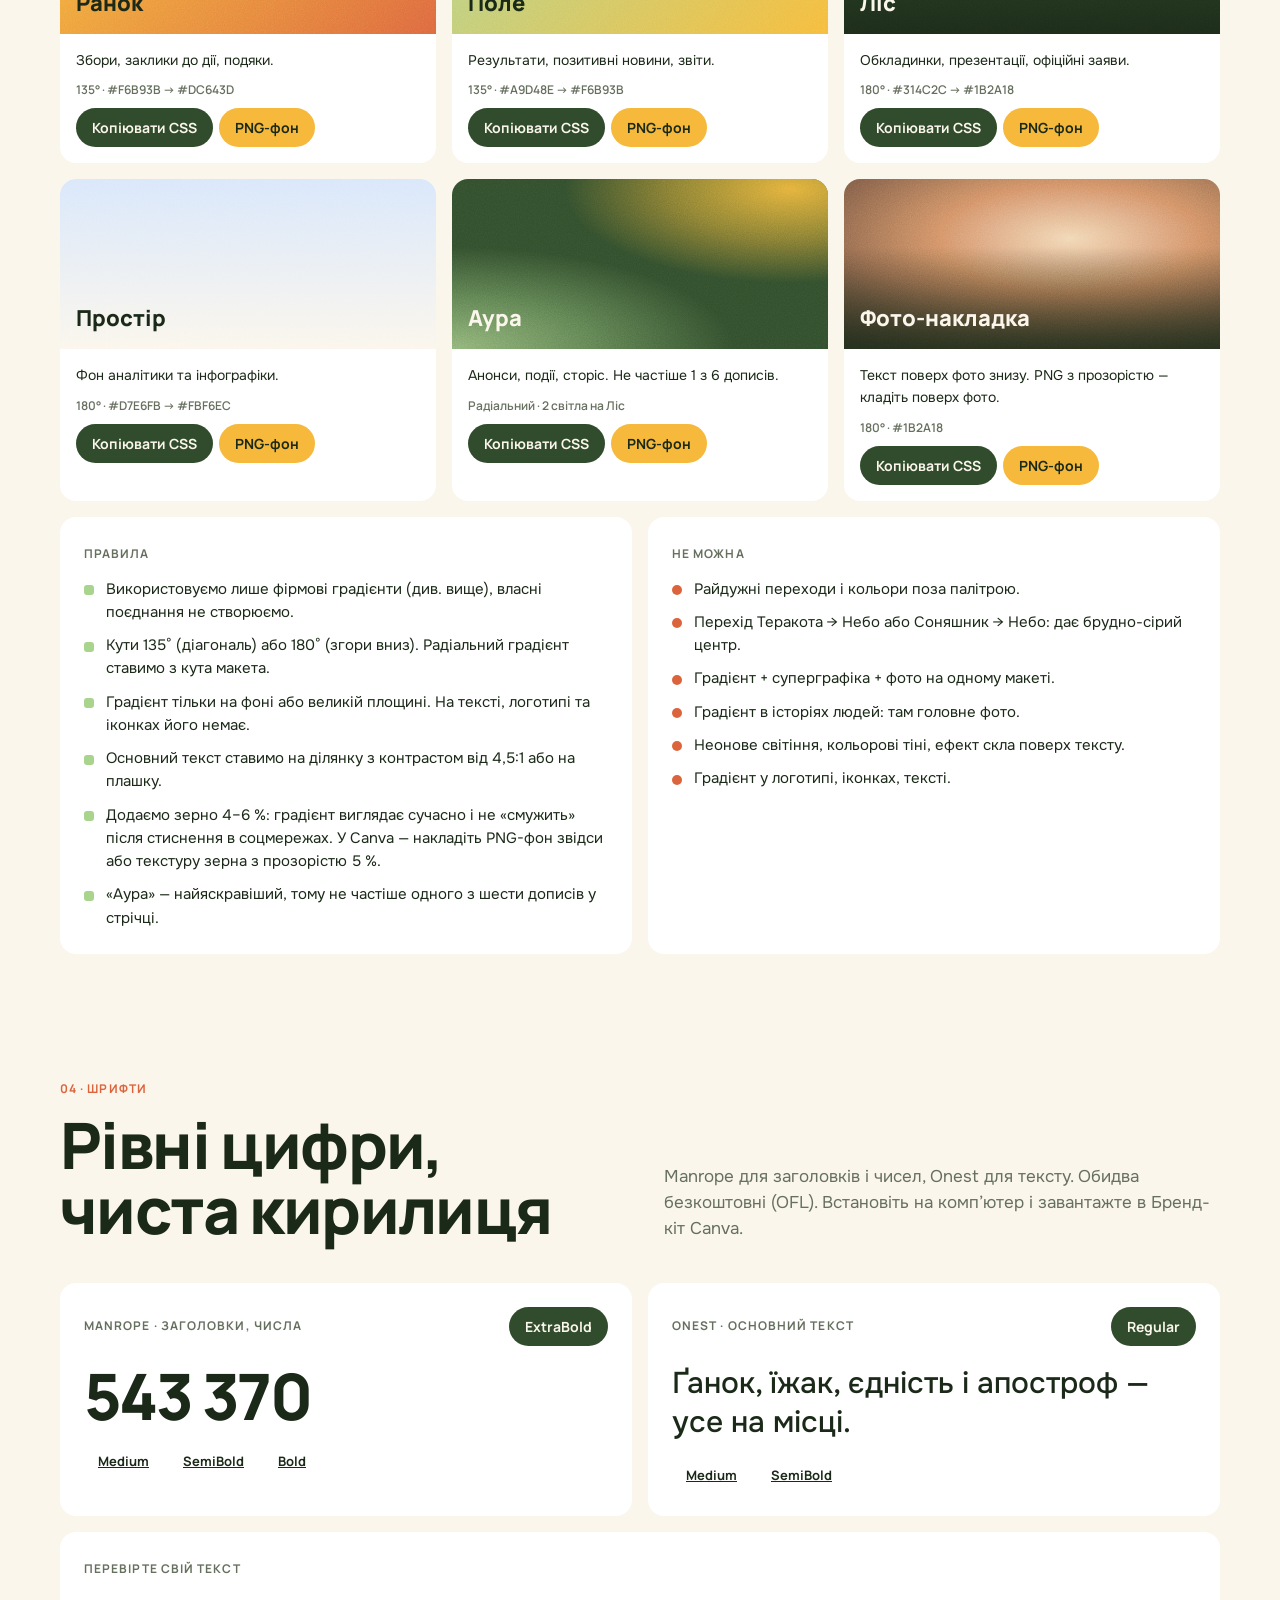
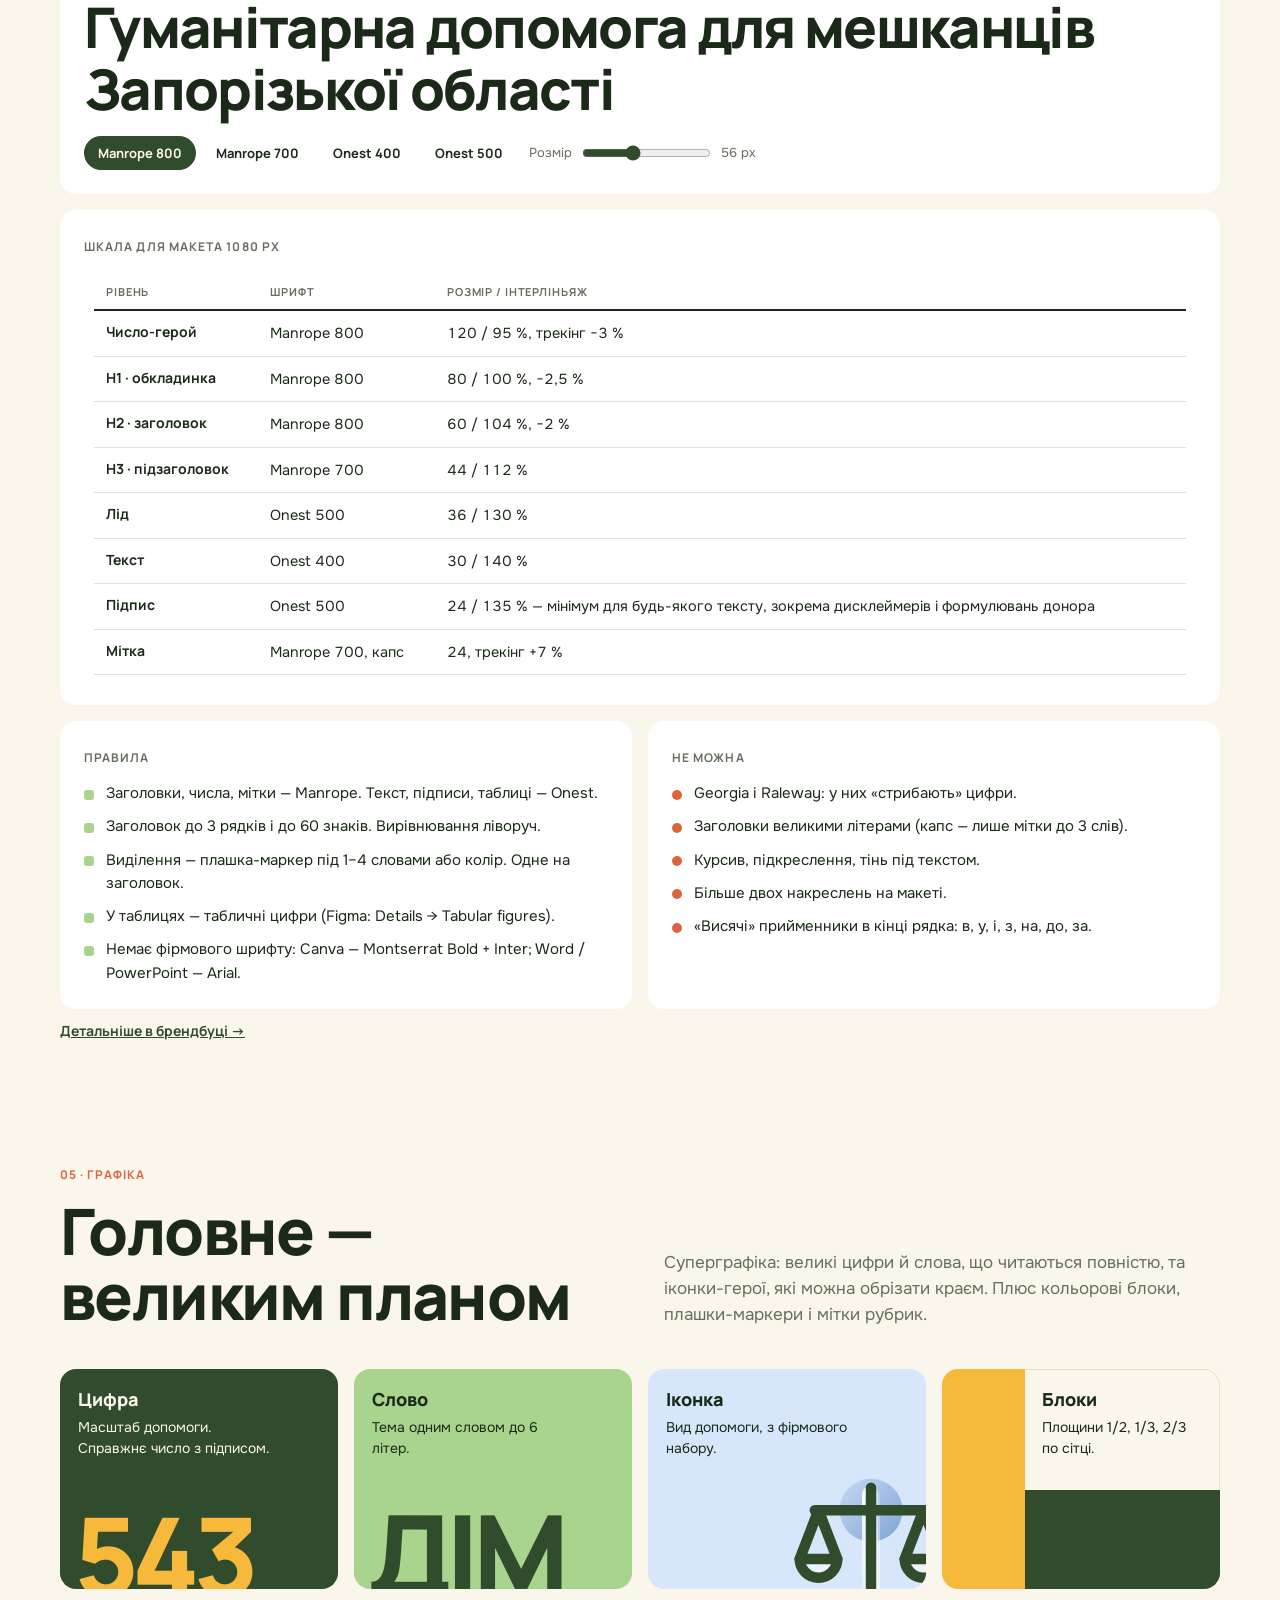
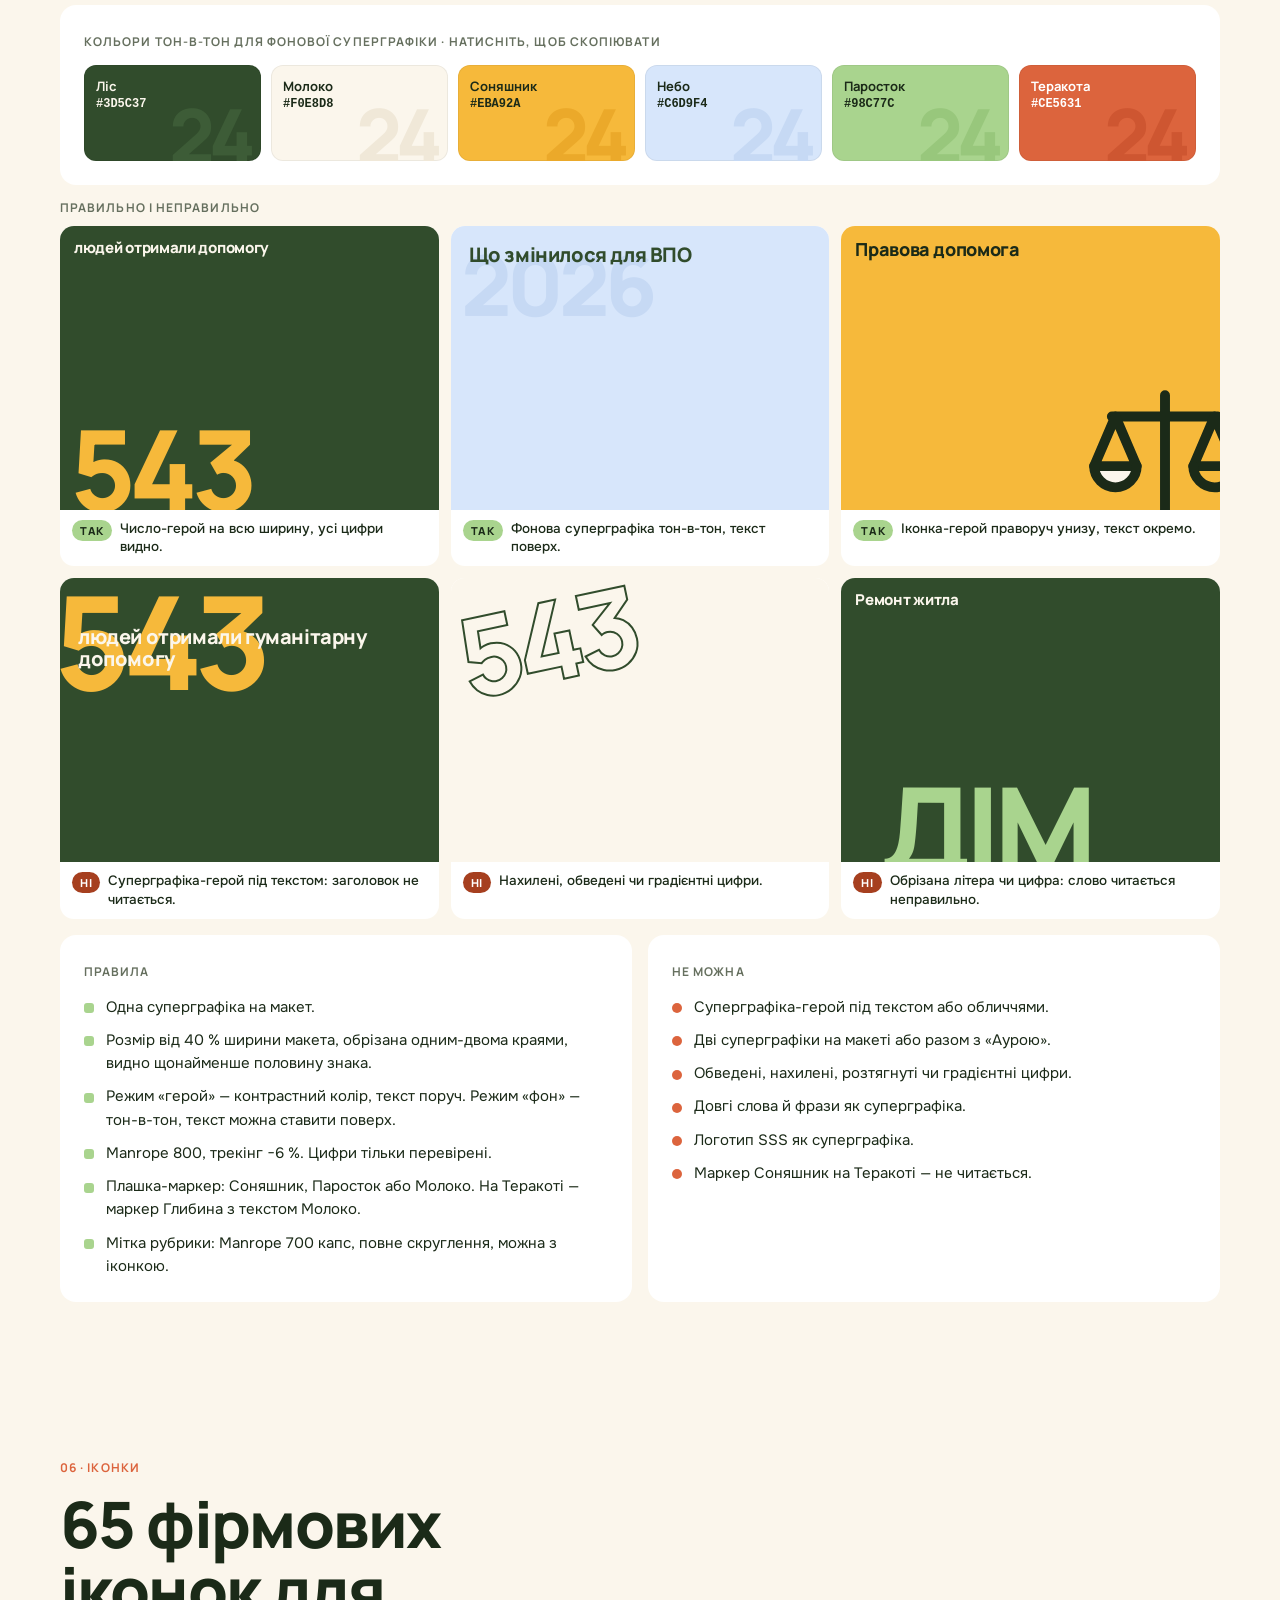
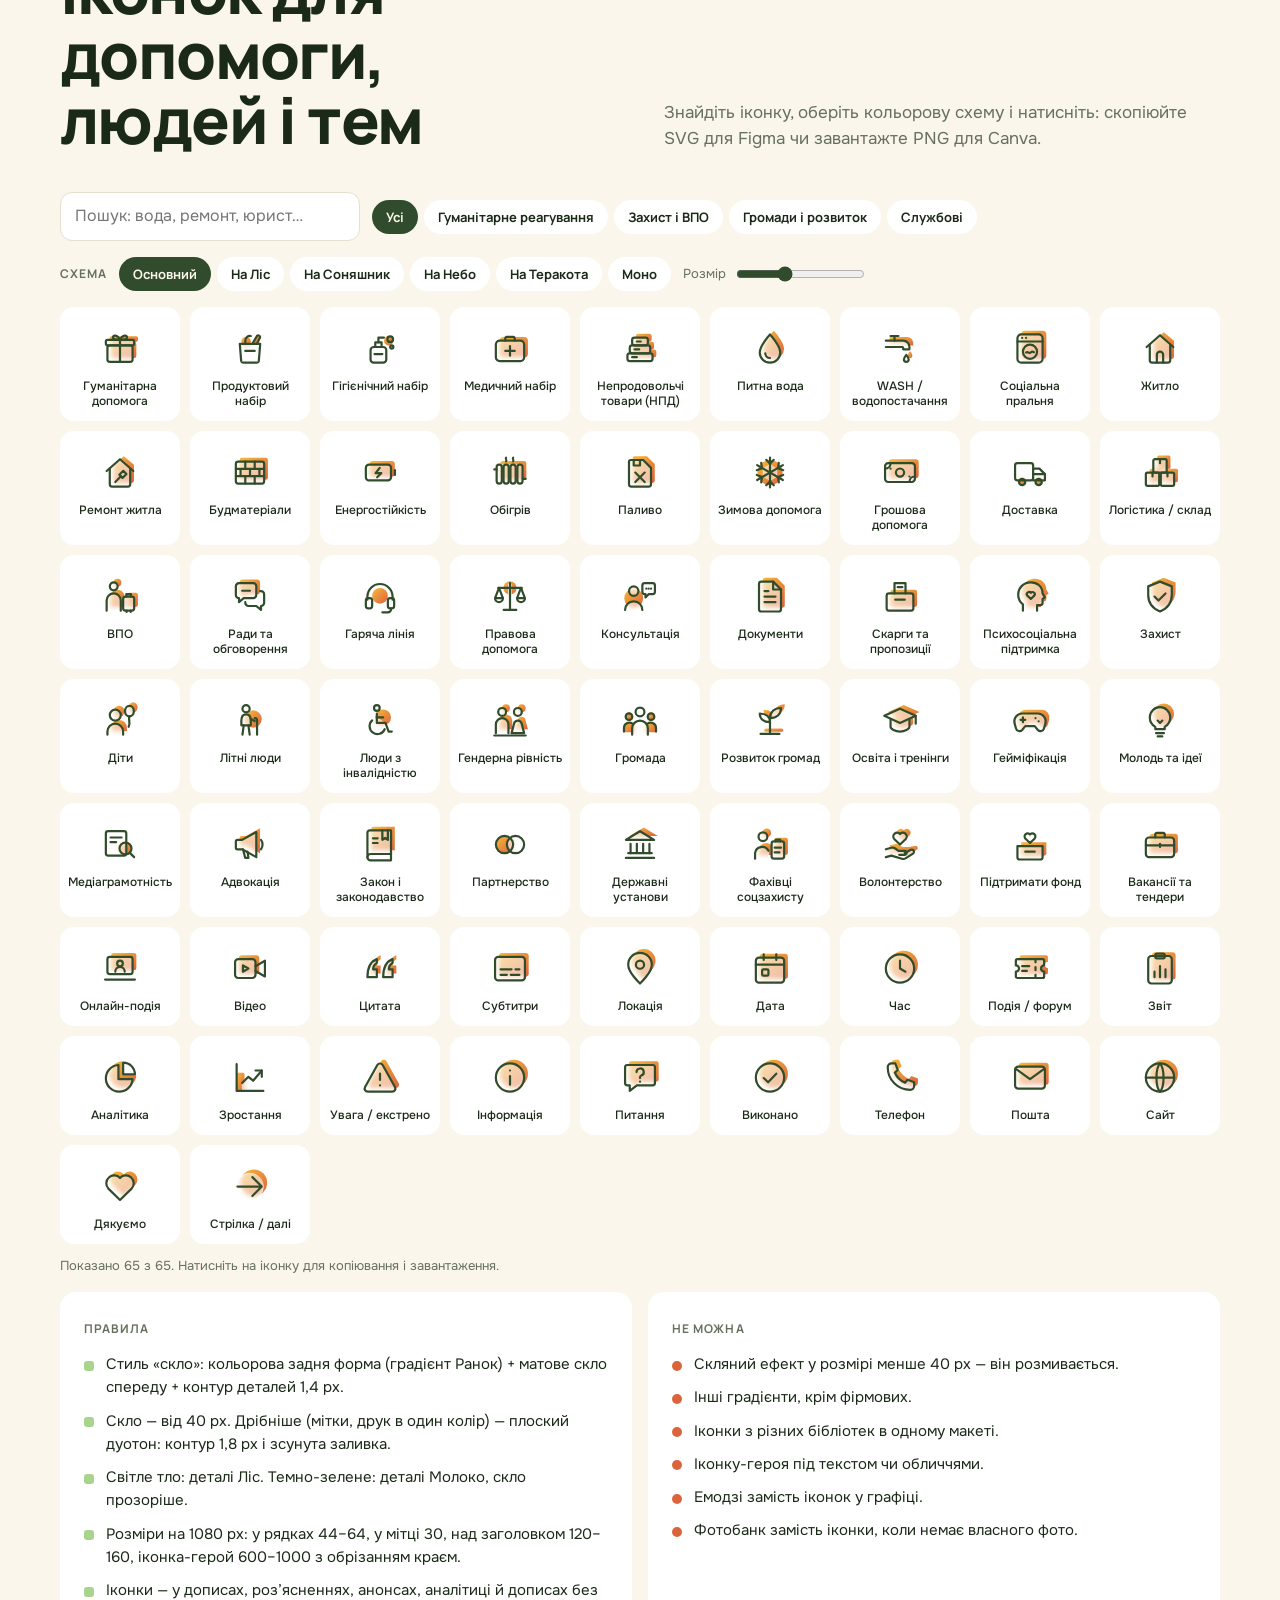
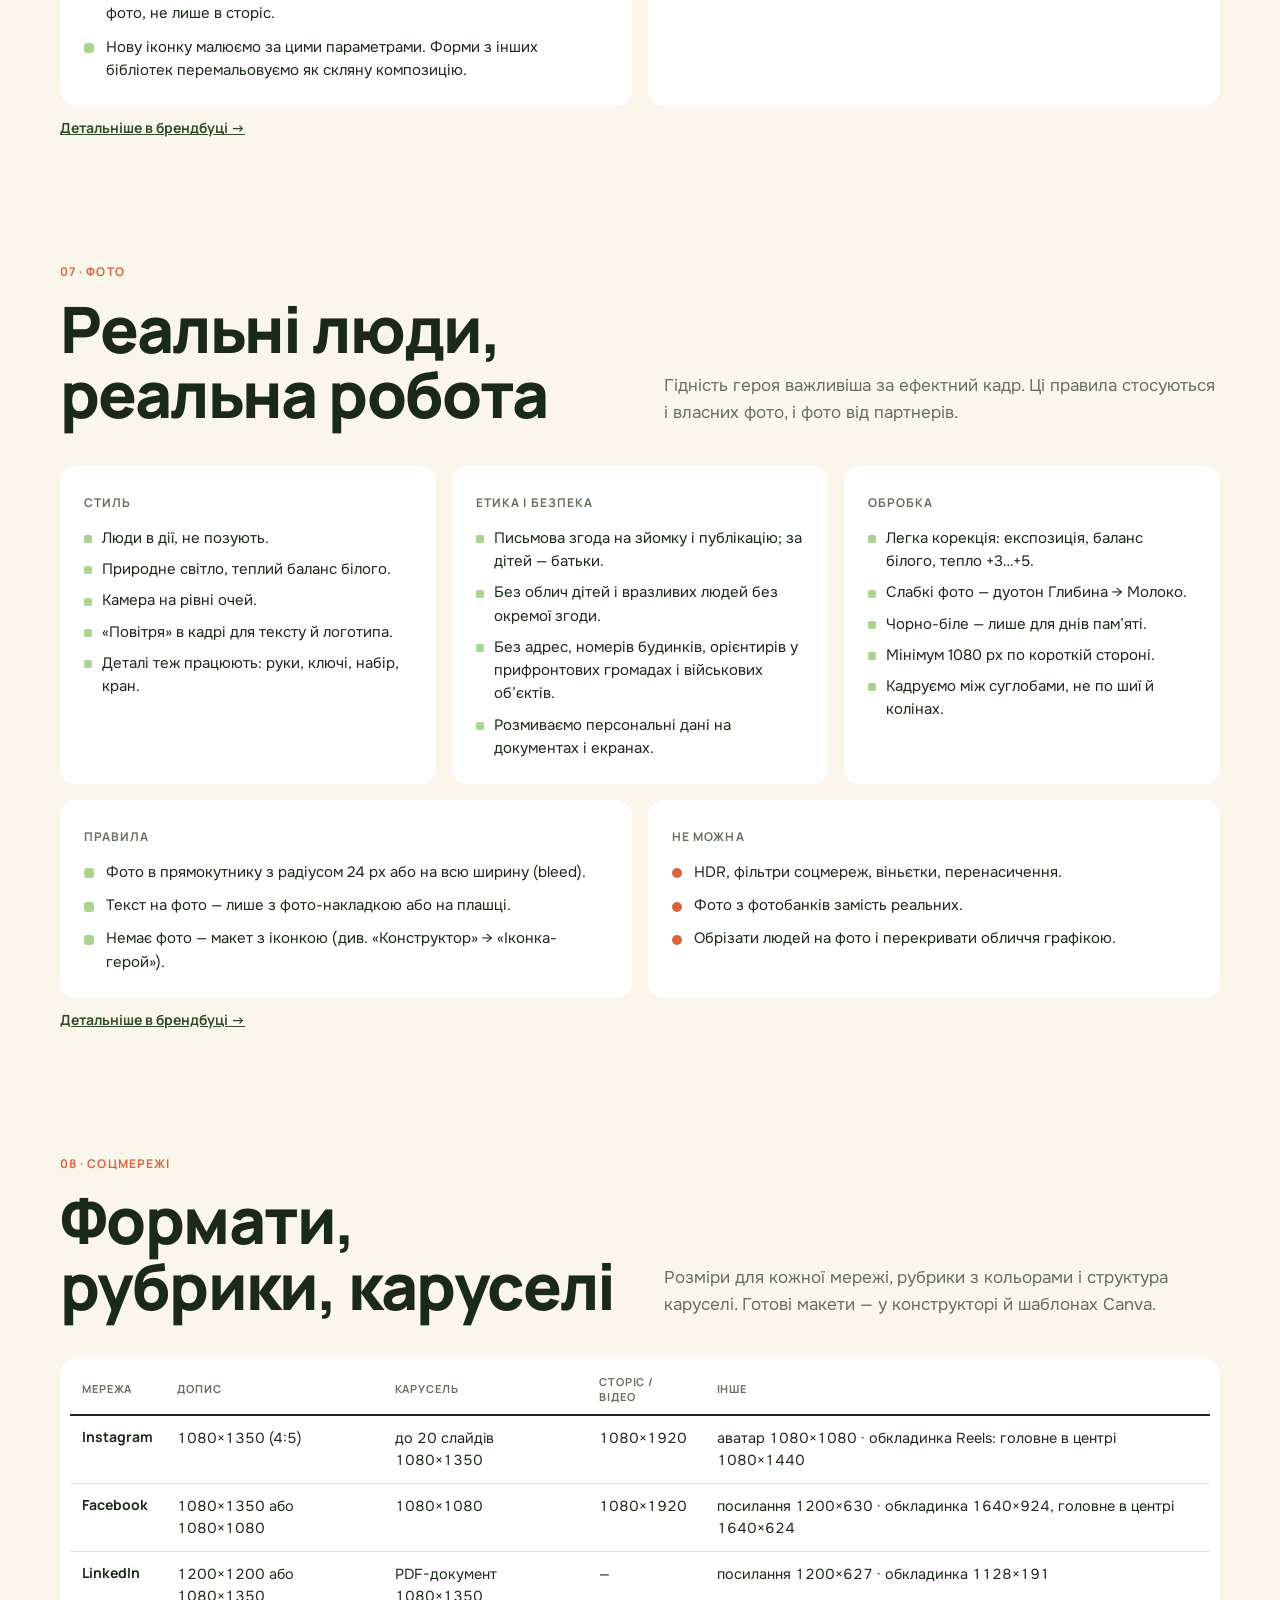
==== commit f54e358e: "+" ====
--- a/index.html
+++ b/index.html
@@ -57,7 +57,7 @@
 @media(max-width:860px){header.top .btn{display:none}}
 /* hero */
 .hero{background:var(--les);color:var(--mol);position:relative;overflow:hidden;padding:96px 0 72px}
-.hero .sg{position:absolute;right:-3%;bottom:-8%;font:800 clamp(180px,30vw,460px)/.78 var(--fd);letter-spacing:-.06em;color:var(--les-t);text-align:right;pointer-events:none;font-variant-numeric:tabular-nums}
+.hero .sg{position:absolute;right:3%;bottom:4%;font:800 clamp(180px,30vw,460px)/.78 var(--fd);letter-spacing:-.06em;color:var(--les-t);text-align:right;pointer-events:none;font-variant-numeric:tabular-nums}
 .hero .dir{margin-top:40px;padding-left:18px;border-left:4px solid var(--son)}
 .hero .dir .lbl{color:#B9C6B2}
 .hero .word{font:800 clamp(24px,2.6vw,34px)/1.15 var(--fd);letter-spacing:-.02em;color:var(--son);min-height:2.3em;margin-top:8px;max-width:26ch}
@@ -144,7 +144,7 @@
 .tones{display:grid;grid-template-columns:repeat(6,minmax(0,1fr));gap:10px}
 @media(max-width:900px){.tones{grid-template-columns:repeat(3,minmax(0,1fr))}}
 .tone{position:relative;overflow:hidden;border:0;border-radius:12px;height:96px;padding:12px;text-align:left;cursor:pointer;display:flex;flex-direction:column;gap:2px;font:700 13px var(--fd);box-shadow:inset 0 0 0 1px rgba(0,0,0,.06)}
-.tone .sgx{font-size:90px;right:-6px;bottom:-14px}.tone b,.tone span:not(.sgx){position:relative}
+.tone .sgx{font-size:76px;right:10px;bottom:-4px}.tone b,.tone span:not(.sgx){position:relative}
 .tone span:not(.sgx){font:600 12px ui-monospace,Menlo,Consolas,monospace}
 .steps b{display:block;font:800 16px var(--fd);margin-bottom:4px}
 .rl{display:grid;grid-template-columns:repeat(2,minmax(0,1fr));gap:16px;margin-top:16px}
@@ -272,10 +272,20 @@
 @media(max-width:960px){.webw{grid-template-columns:minmax(0,1fr)}}
 .webw iframe{width:100%;height:760px;border:0;border-radius:var(--r);background:var(--mol);box-shadow:inset 0 0 0 1px var(--pis)}
 code{font:500 .92em ui-monospace,Menlo,Consolas,monospace;background:var(--mol);padding:2px 6px;border-radius:6px}
-.anw{display:grid;grid-template-columns:minmax(0,1.4fr) minmax(0,1fr);gap:16px;align-items:stretch}
+.anw{display:grid;grid-template-columns:minmax(0,1.1fr) minmax(0,1fr);gap:16px;align-items:start}
 @media(max-width:900px){.anw{grid-template-columns:minmax(0,1fr)}}
-.anw video{width:100%;height:100%;object-fit:cover;aspect-ratio:16/9;border-radius:var(--r);background:var(--les);display:block}
+.anv{position:relative;border-radius:var(--r);overflow:hidden;background:var(--les);aspect-ratio:16/9;width:100%;min-width:0;align-self:start}
+.anv.alpha{background:repeating-conic-gradient(#e9e3d6 0 25%,#f7f3ea 0 50%) 0 0/24px 24px}
+.anv video{width:100%;height:100%;object-fit:contain;display:block}
 .sp2{grid-column:span 2}@media(max-width:960px){.sp2{grid-column:auto}}
+.anr{display:flex;justify-content:space-between;align-items:center;gap:10px;flex-wrap:wrap;padding:10px 0;border-top:1px solid var(--pis)}
+.anr b{display:block;font:800 15px var(--fd)}.anr span{font-size:13px;color:var(--kam)}.anb{display:flex;gap:6px;flex-wrap:wrap}
+.gp{display:grid;grid-template-columns:repeat(5,minmax(0,1fr));gap:10px}.gpn{display:grid;grid-template-columns:repeat(3,minmax(0,1fr));gap:10px;margin-top:10px}
+@media(max-width:900px){.gp{grid-template-columns:repeat(2,minmax(0,1fr))}.gpn{grid-template-columns:1fr}}
+.gpi{border-radius:12px;min-height:96px;padding:12px;display:flex;flex-direction:column;justify-content:flex-end;gap:2px;position:relative}
+.gpi b{font:800 15px Manrope,Arial,sans-serif}.gpi span{font:500 12px Onest,Arial,sans-serif;opacity:.9}
+.gpi i{position:absolute;top:10px;right:10px;width:24px;height:24px;border-radius:50%;display:grid;place-items:center;font:800 14px/1 Manrope,Arial,sans-serif;font-style:normal;background:#fff}
+.gpi.ok i{color:#314C2C}.gpi.no{min-height:70px}.gpi.no i{color:#A63F1F}.gpi.no b{color:#1B2A18}
 </style>
 </head>
 <body>
@@ -283,7 +293,7 @@
   <div class="wrap">
     <a href="#hero" aria-label="На початок"><svg class="logo lgsvg" data-kind="sym" fill="currentColor"></svg></a>
     <nav class="mn" aria-label="Розділи">
-      <a href="#quick">Старт</a><a href="#logo">Логотип</a><a href="#colors">Кольори</a><a href="#grad">Градієнти</a><a href="#fonts">Шрифти</a><a href="#graphics">Графіка</a><a href="#icons">Іконки</a><a href="#photo">Фото</a><a href="#social">Соцмережі</a><a href="#video">Відео</a><a href="#cobrand">Кобрендинг</a><a href="#builder">Конструктор</a><a href="#charts">Інфографіка</a><a href="#web">Сайт</a><a href="#canva">Canva</a><a href="#name">Назва і текст</a><a href="#prep">Перед публікацією</a>
+      <a href="#logo">Логотип</a><a href="#colors">Кольори</a><a href="#grad">Градієнти</a><a href="#fonts">Шрифти</a><a href="#graphics">Графіка</a><a href="#icons">Іконки</a><a href="#photo">Фото</a><a href="#social">Соцмережі</a><a href="#video">Відео</a><a href="#cobrand">Кобрендинг</a><a href="#builder">Конструктор</a><a href="#charts">Інфографіка</a><a href="#web">Сайт</a><a href="#canva">Canva</a><a href="#name">Назва і текст</a><a href="#prep">Перед публікацією</a>
     </nav>
     <a class="btn g s" href="brandbook.html">Брендбук</a>
   </div>
@@ -295,7 +305,7 @@
     <div class="in">
       <span class="lbl">Версія 2.0 · 2026</span>
       <h1>Благодійний фонд «Стабілізейшен Суппорт Сервісез» <em>· Бренд-кіт</em></h1>
-      <p class="l">Логотипи, кольори, шрифти і 65 фірмових іконок. Конструктор дописів для соцмереж і шаблони, які відкриваються в Canva. Без пошуку файлів по чатах.</p>
+      <p class="l">Логотипи, кольори, шрифти, 65 фірмових іконок і анімації логотипа. Конструктор візуалів для Instagram, Facebook, LinkedIn і Telegram: обираєте формат і макет — фото, цитата з автором, велике число, іконка, анонс, — вставляєте текст і отримуєте готовий PNG за брендбуком. Плюс шаблони Canva, PowerPoint і Excel.</p>
       <div class="dir"><span class="lbl">Напрями роботи фонду</span><div class="word" aria-live="off"><span id="heroWord">Гуманітарна допомога постраждалим від війни</span></div></div>
       <div class="cta">
         <a class="btn p" href="#builder">Створити допис</a>
@@ -304,8 +314,8 @@
       <div class="stats">
         <div><b data-count="65">0</b><span>іконок</span></div>
         <div><b data-count="44">0</b><span>шаблонів Canva</span></div>
-        <div><b data-count="15">0</b><span>файлів логотипа</span></div>
-        <div><b data-count="6">0</b><span>макетів у конструкторі</span></div>
+        <div><b data-count="7">0</b><span>анімацій логотипа</span></div>
+        <div><b data-count="7">0</b><span>макетів у конструкторі</span></div>
       </div>
     </div>
   </div>
@@ -370,11 +380,11 @@
   <div class="sh rv"><span class="lbl">03 · Градієнти</span><h2>Шість фірмових градієнтів і правила до них</h2><p>Градієнт працює як світло на фоні, а не як прикраса. Інших градієнтів не створюємо. Скопіюйте CSS або завантажте готовий фон PNG із зерном для Canva.</p></div>
   <div class="ibar rv"><span class="lbl">Формат фону</span><div style="display:flex;gap:6px;flex-wrap:wrap" id="gFmt"></div>
     <label class="hint" style="display:flex;gap:8px;align-items:center"><input type="checkbox" id="gGrain" checked style="accent-color:var(--les);width:18px;height:18px"> Зерно 5 %</label></div>
-  <div class="card rv" style="margin-bottom:16px"><span class="lbl">Які кольори «сусідні»</span><p class="hint" style="margin:6px 0 12px">Градієнт — лише між двома кольорами, що стоять поруч на шкалі. Перехід «через колір» дає брудний відтінок посередині.</p><svg viewBox="0 0 760 500" role="img" aria-label="Схема сусідніх кольорів для градієнтів" style="width:100%;height:auto;display:block;font-family:Manrope,Arial,sans-serif"><text x="20" y="34" font-size="15" font-weight="800" fill="#66705F" letter-spacing="1.2">СВІТЛА ШКАЛА</text><path d="M108 94 Q145.0 42 182 94" fill="none" stroke="#3D8B37" stroke-width="3"/><text x="145.0" y="60" text-anchor="middle" font-size="15" font-weight="800" fill="#2E6B2A">Простір ✓</text><path d="M258 94 Q295.0 42 332 94" fill="none" stroke="#3D8B37" stroke-width="3"/><text x="295.0" y="60" text-anchor="middle" font-size="15" font-weight="800" fill="#2E6B2A">✓</text><path d="M408 94 Q445.0 42 482 94" fill="none" stroke="#3D8B37" stroke-width="3"/><text x="445.0" y="60" text-anchor="middle" font-size="15" font-weight="800" fill="#2E6B2A">Поле ✓</text><path d="M558 94 Q595.0 42 632 94" fill="none" stroke="#3D8B37" stroke-width="3"/><text x="595.0" y="60" text-anchor="middle" font-size="15" font-weight="800" fill="#2E6B2A">Ранок ✓</text><circle cx="70" cy="120" r="44" fill="#D7E6FB" stroke="#E6DFD0" stroke-width="2"/><text x="70" y="188" text-anchor="middle" font-size="15" font-weight="700" fill="#1B2A18">Небо</text><circle cx="220" cy="120" r="44" fill="#FBF6EC" stroke="#E6DFD0" stroke-width="2"/><text x="220" y="188" text-anchor="middle" font-size="15" font-weight="700" fill="#1B2A18">Молоко</text><circle cx="370" cy="120" r="44" fill="#A9D48E" stroke="#E6DFD0" stroke-width="2"/><text x="370" y="188" text-anchor="middle" font-size="15" font-weight="700" fill="#1B2A18">Паросток</text><circle cx="520" cy="120" r="44" fill="#F6B93B" stroke="#E6DFD0" stroke-width="2"/><text x="520" y="188" text-anchor="middle" font-size="15" font-weight="700" fill="#1B2A18">Соняшник</text><circle cx="670" cy="120" r="44" fill="#DC643D" stroke="#E6DFD0" stroke-width="2"/><text x="670" y="188" text-anchor="middle" font-size="15" font-weight="700" fill="#1B2A18">Теракота</text><path d="M70 226 H520" stroke="#DC643D" stroke-width="3" stroke-dasharray="6 6"/><text x="76" y="219" font-size="13.5" font-weight="700" fill="#B5462A">✗ Небо → Соняшник — через колір, не можна</text><path d="M70 256 H670" stroke="#DC643D" stroke-width="3" stroke-dasharray="6 6"/><text x="76" y="249" font-size="13.5" font-weight="700" fill="#B5462A">✗ Небо → Теракота — через колір, не можна</text><path d="M370 286 H670" stroke="#DC643D" stroke-width="3" stroke-dasharray="6 6"/><text x="376" y="279" font-size="13.5" font-weight="700" fill="#B5462A">✗ Паросток → Теракота — через колір, не можна</text><text x="20" y="356" font-size="15" font-weight="800" fill="#66705F" letter-spacing="1.2">ТЕМНА ПАРА</text><circle cx="70" cy="420" r="44" fill="#314C2C"/><circle cx="220" cy="420" r="44" fill="#1B2A18"/><path d="M110 420 H180" stroke="#3D8B37" stroke-width="3"/><text x="145.0" y="408" text-anchor="middle" font-size="15" font-weight="800" fill="#2E6B2A">Ліс ✓</text><text x="70" y="486" text-anchor="middle" font-size="15" font-weight="700" fill="#1B2A18">Ліс</text><text x="220" y="486" text-anchor="middle" font-size="15" font-weight="700" fill="#1B2A18">Глибина</text><text x="350" y="414" font-size="15" font-weight="800" fill="#1B2A18">«Аура» — виняток:</text><text x="350" y="436" font-size="14" fill="#1B2A18">фон Ліс + м’яке світло Соняшник і Паросток</text><text x="350" y="456" font-size="14" fill="#1B2A18">з протилежних кутів. Інших комбінацій світлого</text><text x="350" y="476" font-size="14" fill="#1B2A18">і темного рядів немає.</text></svg></div>
+  <div class="card rv" style="margin-bottom:16px"><span class="lbl">Які кольори можна змішувати в градієнті</span><p class="hint" style="margin:6px 0 14px">Тільки ці кольорові градієнти (плюс темна «Фото-накладка» для тексту на фото). Кожен — перехід між кольорами, які природно межують.</p><div class="gp"><div class="gpi ok" style="background:linear-gradient(90deg,#F6B93B,#DC643D);color:#1B2A18"><i>✓</i><b>Ранок</b><span>Соняшник → Теракота</span></div><div class="gpi ok" style="background:linear-gradient(90deg,#A9D48E,#F6B93B);color:#1B2A18"><i>✓</i><b>Поле</b><span>Паросток → Соняшник</span></div><div class="gpi ok" style="background:linear-gradient(90deg,#D7E6FB,#FBF6EC);color:#1B2A18"><i>✓</i><b>Простір</b><span>Небо → Молоко</span></div><div class="gpi ok" style="background:linear-gradient(90deg,#314C2C,#1B2A18);color:#FBF6EC"><i>✓</i><b>Ліс</b><span>Ліс → Глибина</span></div><div class="gpi ok" style="background:radial-gradient(60% 120% at 95% 0%,rgba(246,185,59,.9),rgba(246,185,59,0) 70%),radial-gradient(70% 130% at 0% 100%,rgba(169,212,142,.8),rgba(169,212,142,0) 70%),#314C2C;color:#FBF6EC"><i>✓</i><b>Аура</b><span>Ліс + м’яке світло Соняшник і Паросток з кутів</span></div></div><p style="margin:16px 0 0;font:700 14px Manrope,Arial,sans-serif;color:#A63F1F">Так не змішуємо — посередині з’являється брудний відтінок:</p><div class="gpn"><div class="gpi no" style="background:linear-gradient(90deg,#D7E6FB,#F6B93B)"><i>✗</i><b style="background:rgba(255,255,255,.85);padding:2px 8px;border-radius:6px;width:max-content">Небо → Соняшник</b></div><div class="gpi no" style="background:linear-gradient(90deg,#A9D48E,#DC643D)"><i>✗</i><b style="background:rgba(255,255,255,.85);padding:2px 8px;border-radius:6px;width:max-content">Паросток → Теракота</b></div><div class="gpi no" style="background:linear-gradient(90deg,#314C2C,#F6B93B)"><i>✗</i><b style="background:rgba(255,255,255,.85);padding:2px 8px;border-radius:6px;width:max-content">Ліс → Соняшник</b></div></div></div>
   <div class="gw rv" id="gGrid"></div>
   <div class="rl rv">
     <div class="card"><span class="lbl">Правила</span><ul style="margin-top:12px">
-      <li>Переходимо тільки між сусідніми кольорами шкали (див. схему). Два кольори, максимум три поспіль.</li>
+      <li>Використовуємо лише фірмові градієнти (див. вище), власні поєднання не створюємо.</li>
       <li>Кути 135° (діагональ) або 180° (згори вниз). Радіальний градієнт ставимо з кута макета.</li>
       <li>Градієнт тільки на фоні або великій площині. На тексті, логотипі та іконках його немає.</li>
       <li>Основний текст ставимо на ділянку з контрастом від 4,5:1 або на плашку.</li>
@@ -404,7 +414,7 @@
       <div style="display:flex;gap:6px;flex-wrap:wrap;margin-top:16px"><a class="chip" href="fonts/Onest/Onest-Medium.ttf" download>Medium</a><a class="chip" href="fonts/Onest/Onest-SemiBold.ttf" download>SemiBold</a></div></div>
   </div>
   <div class="card rv" style="margin-top:16px"><span class="lbl">Перевірте свій текст</span>
-    <div class="tester" id="tester" contenteditable="true" spellcheck="false">Тренінг для фахівців соцзахисту · 2016 · 69</div>
+    <div class="tester" id="tester" contenteditable="true" spellcheck="false">Гуманітарна допомога для мешканців Запорізької області</div>
     <div class="tctl"><div class="row" style="display:flex;gap:6px" id="tFont"><button class="chip" data-v="800|var(--fd)" aria-pressed="true">Manrope 800</button><button class="chip" data-v="700|var(--fd)" aria-pressed="false">Manrope 700</button><button class="chip" data-v="400|var(--ft)" aria-pressed="false">Onest 400</button><button class="chip" data-v="500|var(--ft)" aria-pressed="false">Onest 500</button></div>
       <label class="hint" style="display:flex;gap:8px;align-items:center">Розмір <input type="range" id="tSize" min="16" max="120" value="56"> <span id="tSizeV">56 px</span></label></div>
   </div>
@@ -429,15 +439,15 @@
 
 <!-- GRAPHICS -->
 <section class="s" id="graphics"><div class="wrap">
-  <div class="sh rv"><span class="lbl">05 · Графіка</span><h2>Головне — великим планом</h2><p>Суперграфіка: великі цифри, слова й іконки, обрізані краєм макета. Плюс кольорові блоки, плашки-маркери і мітки рубрик.</p></div>
+  <div class="sh rv"><span class="lbl">05 · Графіка</span><h2>Головне — великим планом</h2><p>Суперграфіка: великі цифри й слова, що читаються повністю, та іконки-герої, які можна обрізати краєм. Плюс кольорові блоки, плашки-маркери і мітки рубрик.</p></div>
   <div class="g4 rv">
-    <div class="sgc" style="background:#314C2C;color:#FBF6EC"><span class="sgx" style="color:#F6B93B;font-size:120px;left:-6px;bottom:-30px">543</span><b>Цифра</b><p>Масштаб допомоги. Справжнє число з підписом.</p></div>
-    <div class="sgc" style="background:#A9D48E;color:#1B2A18"><span class="sgx" style="color:#314C2C;font-size:130px;left:-8px;bottom:-34px">ДІМ</span><b>Слово</b><p>Тема одним словом до 6 літер.</p></div>
+    <div class="sgc" style="background:#314C2C;color:#FBF6EC"><span class="sgx" style="color:#F6B93B;font-size:110px;left:14px;bottom:-10px">543</span><b>Цифра</b><p>Масштаб допомоги. Справжнє число з підписом.</p></div>
+    <div class="sgc" style="background:#A9D48E;color:#1B2A18"><span class="sgx" style="color:#314C2C;font-size:112px;left:14px;bottom:-10px">ДІМ</span><b>Слово</b><p>Тема одним словом до 6 літер.</p></div>
     <div class="sgc" style="background:#D7E6FB;color:#1B2A18"><span class="sgi" id="sgIcon"></span><b>Іконка</b><p>Вид допомоги, з фірмового набору.</p></div>
     <div class="sgc" style="background:#FBF6EC;color:#1B2A18;box-shadow:inset 0 0 0 1px var(--pis)"><i style="position:absolute;left:0;top:0;bottom:0;width:30%;background:#F6B93B"></i><i style="position:absolute;left:30%;right:0;bottom:0;height:45%;background:#314C2C"></i><b style="position:relative;margin-left:34%">Блоки</b><p style="position:relative;margin-left:34%">Площини 1/2, 1/3, 2/3 по сітці.</p></div>
   </div>
   <div class="card rv" style="margin-top:16px"><span class="lbl">Кольори тон-в-тон для фонової суперграфіки · натисніть, щоб скопіювати</span><div class="tones" style="margin-top:12px"><button class="tone" data-h="#3D5C37" style="background:#314C2C;color:#FBF6EC"><span class="sgx" style="color:#3D5C37">24</span><b>Ліс</b><span>#3D5C37</span></button><button class="tone" data-h="#F0E8D8" style="background:#FBF6EC;color:#1B2A18"><span class="sgx" style="color:#F0E8D8">24</span><b>Молоко</b><span>#F0E8D8</span></button><button class="tone" data-h="#EBA92A" style="background:#F6B93B;color:#1B2A18"><span class="sgx" style="color:#EBA92A">24</span><b>Соняшник</b><span>#EBA92A</span></button><button class="tone" data-h="#C6D9F4" style="background:#D7E6FB;color:#1B2A18"><span class="sgx" style="color:#C6D9F4">24</span><b>Небо</b><span>#C6D9F4</span></button><button class="tone" data-h="#98C77C" style="background:#A9D48E;color:#1B2A18"><span class="sgx" style="color:#98C77C">24</span><b>Паросток</b><span>#98C77C</span></button><button class="tone" data-h="#CE5631" style="background:#DC643D;color:#FFFFFF"><span class="sgx" style="color:#CE5631">24</span><b>Теракота</b><span>#CE5631</span></button></div></div>
-  <div class="rv" style="margin-top:16px"><span class="lbl" style="display:block;margin-bottom:10px">Правильно і неправильно</span><div class="vd2"><div class="vt"><div class="vs" style="background:#314C2C;"><div style="position:absolute;left:14px;top:14px;right:14px"><div style="font:800 15px/1.1 Manrope,Arial,sans-serif;letter-spacing:-.02em;color:#FBF6EC;">людей отримали допомогу</div></div><div class="sgv" style="color:#F6B93B;left:-6px;bottom:-18px;font-size:118px">543</div></div><div class="vc"><span class="bdg y">Так</span><span>Число-герой обрізане краєм, підпис зверху.</span></div></div><div class="vt"><div class="vs" style="background:#D7E6FB;"><div class="sgv" style="color:#C6D9F4;left:-8px;top:20px;font-size:120px">2026</div><div style="position:absolute;inset:0;padding:18px;display:flex;flex-direction:column;justify-content:flex-start;gap:8px"><div style="font:800 20px/1.1 Manrope,Arial,sans-serif;letter-spacing:-.02em;color:#314C2C;">Що змінилося для ВПО</div></div></div><div class="vc"><span class="bdg y">Так</span><span>Фонова суперграфіка тон-в-тон, текст поверх.</span></div></div><div class="vt"><div class="vs" style="background:#F6B93B;"><div style="position:absolute;left:14px;top:14px;right:40%"><div style="font:800 18px/1.1 Manrope,Arial,sans-serif;letter-spacing:-.02em;color:#1B2A18;">Правова допомога</div></div><svg viewBox="0 0 24 24" style="position:absolute;right:-30px;bottom:-34px;width:170px;height:170px"><path d="M2 13h6a3 3 0 0 1-6 0z" fill="#FBF6EC"/><g fill="none" stroke="#1B2A18" stroke-width="1.4" stroke-linecap="round" stroke-linejoin="round"><path d="M12 3v18M7.5 21h9M4.5 6h15"/><path d="M5 6l-3 7h6zM19 6l-3 7h6z"/><path d="M2 13a3 3 0 0 0 6 0M16 13a3 3 0 0 0 6 0"/></g></svg></div><div class="vc"><span class="bdg y">Так</span><span>Іконка-герой праворуч унизу, текст окремо.</span></div></div><div class="vt"><div class="vs" style="background:#314C2C;"><div class="sgv" style="color:#F6B93B;left:-6px;top:10px;font-size:130px">543</div><div style="position:absolute;inset:0;padding:18px;display:flex;flex-direction:column;justify-content:flex-start;gap:8px"><div style="font:800 20px/1.1 Manrope,Arial,sans-serif;letter-spacing:-.02em;color:#FBF6EC;margin-top:30px">людей отримали гуманітарну допомогу</div></div></div><div class="vc"><span class="bdg n">Ні</span><span>Суперграфіка-герой під текстом: заголовок не читається.</span></div></div><div class="vt"><div class="vs" style="background:#FBF6EC;"><div class="sgv" style="left:6px;top:18px;font-size:110px;color:transparent;-webkit-text-stroke:2px #314C2C;transform:rotate(-12deg)">543</div></div><div class="vc"><span class="bdg n">Ні</span><span>Нахилені, обведені чи градієнтні цифри.</span></div></div><div class="vt"><div class="vs" style="background:#314C2C;"><div class="sgv" style="color:#F6B93B;left:-6px;bottom:-20px;font-size:100px">543</div><div class="sgv" style="color:#A9D48E;right:-10px;top:-6px;font-size:90px">ДІМ</div></div><div class="vc"><span class="bdg n">Ні</span><span>Дві суперграфіки на одному макеті.</span></div></div></div></div>
+  <div class="rv" style="margin-top:16px"><span class="lbl" style="display:block;margin-bottom:10px">Правильно і неправильно</span><div class="vd2"><div class="vt"><div class="vs" style="background:#314C2C;"><div style="position:absolute;left:14px;top:14px;right:14px"><div style="font:800 15px/1.1 Manrope,Arial,sans-serif;letter-spacing:-.02em;color:#FBF6EC;">людей отримали допомогу</div></div><div class="sgv" style="color:#F6B93B;left:10px;bottom:-4px;font-size:112px">543</div></div><div class="vc"><span class="bdg y">Так</span><span>Число-герой на всю ширину, усі цифри видно.</span></div></div><div class="vt"><div class="vs" style="background:#D7E6FB;"><div class="sgv" style="color:#C6D9F4;left:10px;top:24px;font-size:84px">2026</div><div style="position:absolute;inset:0;padding:18px;display:flex;flex-direction:column;justify-content:flex-start;gap:8px"><div style="font:800 20px/1.1 Manrope,Arial,sans-serif;letter-spacing:-.02em;color:#314C2C;">Що змінилося для ВПО</div></div></div><div class="vc"><span class="bdg y">Так</span><span>Фонова суперграфіка тон-в-тон, текст поверх.</span></div></div><div class="vt"><div class="vs" style="background:#F6B93B;"><div style="position:absolute;left:14px;top:14px;right:40%"><div style="font:800 18px/1.1 Manrope,Arial,sans-serif;letter-spacing:-.02em;color:#1B2A18;">Правова допомога</div></div><svg viewBox="0 0 24 24" style="position:absolute;right:-30px;bottom:-34px;width:170px;height:170px"><path d="M2 13h6a3 3 0 0 1-6 0z" fill="#FBF6EC"/><g fill="none" stroke="#1B2A18" stroke-width="1.4" stroke-linecap="round" stroke-linejoin="round"><path d="M12 3v18M7.5 21h9M4.5 6h15"/><path d="M5 6l-3 7h6zM19 6l-3 7h6z"/><path d="M2 13a3 3 0 0 0 6 0M16 13a3 3 0 0 0 6 0"/></g></svg></div><div class="vc"><span class="bdg y">Так</span><span>Іконка-герой праворуч унизу, текст окремо.</span></div></div><div class="vt"><div class="vs" style="background:#314C2C;"><div class="sgv" style="color:#F6B93B;left:-6px;top:10px;font-size:130px">543</div><div style="position:absolute;inset:0;padding:18px;display:flex;flex-direction:column;justify-content:flex-start;gap:8px"><div style="font:800 20px/1.1 Manrope,Arial,sans-serif;letter-spacing:-.02em;color:#FBF6EC;margin-top:30px">людей отримали гуманітарну допомогу</div></div></div><div class="vc"><span class="bdg n">Ні</span><span>Суперграфіка-герой під текстом: заголовок не читається.</span></div></div><div class="vt"><div class="vs" style="background:#FBF6EC;"><div class="sgv" style="left:6px;top:18px;font-size:110px;color:transparent;-webkit-text-stroke:2px #314C2C;transform:rotate(-12deg)">543</div></div><div class="vc"><span class="bdg n">Ні</span><span>Нахилені, обведені чи градієнтні цифри.</span></div></div><div class="vt"><div class="vs" style="background:#314C2C;"><div style="position:absolute;left:14px;top:14px;right:14px"><div style="font:800 15px/1.1 Manrope,Arial,sans-serif;letter-spacing:-.02em;color:#FBF6EC;">Ремонт житла</div></div><div class="sgv" style="color:#A9D48E;left:40px;bottom:-14px;font-size:120px">ДІМ</div></div><div class="vc"><span class="bdg n">Ні</span><span>Обрізана літера чи цифра: слово читається неправильно.</span></div></div></div></div>
   <div class="rl rv">
     <div class="card"><span class="lbl">Правила</span><ul style="margin-top:12px"><li>Одна суперграфіка на макет.</li><li>Розмір від 40 % ширини макета, обрізана одним-двома краями, видно щонайменше половину знака.</li><li>Режим «герой» — контрастний колір, текст поруч. Режим «фон» — тон-в-тон, текст можна ставити поверх.</li><li>Manrope 800, трекінг −6 %. Цифри тільки перевірені.</li><li>Плашка-маркер: Соняшник, Паросток або Молоко. На Теракоті — маркер Глибина з текстом Молоко.</li><li>Мітка рубрики: Manrope 700 капс, повне скруглення, можна з іконкою.</li></ul></div>
     <div class="card"><span class="lbl">Не можна</span><ul class="nope" style="margin-top:12px"><li>Суперграфіка-герой під текстом або обличчями.</li><li>Дві суперграфіки на макеті або разом з «Аурою».</li><li>Обведені, нахилені, розтягнуті чи градієнтні цифри.</li><li>Довгі слова й фрази як суперграфіка.</li><li>Логотип SSS як суперграфіка.</li><li>Маркер Соняшник на Теракоті — не читається.</li></ul></div>
@@ -537,10 +547,12 @@
     <div class="card"><span class="lbl">Титр спікера</span><ul class="ul" style="margin-top:12px"><li>Плашка Молоко зліва, смуга Соняшник 8 px.</li><li>Ім’я Manrope ExtraBold 40 px, посада Onest Medium 28 px.</li><li>З’являється на 1-й с, тримається 4–5 с.</li><li>Перша поява спікера — завжди з титром.</li></ul></div>
   </div>
   <div class="anw rv" style="margin-top:16px">
-    <video src="video/SSS_logo_anim_16x9.mp4" autoplay loop muted playsinline aria-label="Анімація логотипа"></video>
-    <div class="card"><span class="lbl">Анімація логотипа · 1,5 с</span><h4 style="font:800 18px var(--fd);margin:8px 0">Заставка для YouTube і презентацій</h4><p style="font-size:15px">Символ SSS піднімається по літері, розділювач виростає, назва відкривається зліва направо. Тільки на початку відео, без звуку або з коротким фірмовим звуком.</p>
-      <div style="display:flex;gap:8px;flex-wrap:wrap;margin-top:14px"><a class="btn g s" href="video/SSS_logo_anim_16x9.mp4" download>MP4 16:9</a><a class="btn g s" href="video/SSS_logo_anim_9x16.mp4" download>MP4 9:16</a><a class="btn o s" href="video/SSS_logo_anim_alpha_moloko.mov" download>MOV з прозорістю · Молоко</a><a class="btn o s" href="video/SSS_logo_anim_alpha_green.mov" download>MOV з прозорістю · зелений</a></div>
-      <p class="hint" style="margin-top:10px">MOV (ProRes 4444) — для монтажу в Premiere, DaVinci, CapCut на ПК: кладіть поверх свого фону.</p></div>
+    <div class="anv" id="anStage"><video id="anVid" autoplay loop muted playsinline aria-label="Анімація логотипа"></video></div>
+    <div class="card"><span class="lbl">Анімація логотипа · 1,5 с</span><h4 style="font:800 18px var(--fd);margin:8px 0" id="anT"></h4><p style="font-size:15px" id="anD"></p>
+      <div class="row" id="anV" style="display:flex;gap:6px;flex-wrap:wrap;margin-top:12px"></div>
+      <div class="row" id="anBg" style="display:flex;gap:6px;flex-wrap:wrap;margin-top:8px"><button class="chip" data-v="les" aria-pressed="true">На Лісі</button><button class="chip" data-v="alpha" aria-pressed="false">Прозоре тло</button><span class="hint" style="align-self:center">— попередній перегляд</span></div>
+      <span class="lbl" style="display:block;margin-top:18px">Завантажити для</span><div id="anDl" style="display:grid;gap:10px;margin-top:10px"></div>
+      <p class="hint" style="margin-top:10px">«Для монтажу» — файл MOV для Premiere Pro, DaVinci Resolve, Final Cut, After Effects, CapCut на комп’ютері: кладіть на доріжку над своїм відео. «Для сайту» — WebM для сайтів і онлайн-редакторів.</p></div>
   </div>
   <div class="rl rv">
     <div class="card"><span class="lbl">Правила</span><ul style="margin-top:12px"><li>Заставки в Reels немає: перший кадр — гачок. YouTube — анімація логотипа до 1,5 с.</li><li>Кінцева картка: 2–3 с у Reels, 5 с у YouTube. Ліс, логотип, заклик, логотипи донорів, дисклеймер.</li><li>Тривалість: Reels і цитати 15–45 с, роз’яснення до 60–90 с, YouTube 2–8 хв.</li><li>Музика лише з ліцензією, 15–20 % гучності під голосом.</li></ul></div>
@@ -574,8 +586,9 @@
       <div><span class="lbl">Колір</span><div class="thm" id="bThm" style="margin-top:8px"></div></div>
       <div><span class="lbl">Градієнт фону</span><div class="row" id="bGrad" style="margin-top:8px"></div><span class="hint" style="display:block;margin-top:6px">Колір тексту підбирається до градієнта автоматично. «Аура» — не частіше 1 з 6 дописів.</span></div>
       <label class="f">Мітка рубрики<input type="text" id="bChip" value="Подія" maxlength="24"></label>
-      <label class="f">Заголовок<textarea id="bHead" maxlength="90">Тренінг для фахівців соцзахисту: як підтримати переселенців</textarea></label>
-      <label class="f">Підпис<textarea id="bSub" maxlength="140">Полтава · листопад 2026</textarea></label>
+      <label class="f"><span id="bHeadL">Заголовок</span><textarea id="bHead" maxlength="90">Тренінг для фахівців соцзахисту: як підтримати переселенців</textarea></label>
+      <label class="f" id="wSub">Підпис<textarea id="bSub" maxlength="140">Полтава · листопад 2026</textarea></label>
+      <div id="wQuote" hidden style="display:grid;gap:12px"><label class="f">Автор цитати<input type="text" id="bQAuth" value="Ім’я Прізвище" maxlength="40"></label><label class="f">Посада або роль<input type="text" id="bQRole" value="координаторка проєкту, Полтава" maxlength="80"></label><span class="hint">Великі лапки додаються автоматично — у тексті їх ставити не треба. Додайте фото автора — воно займає верхню частину допису (у горизонтальних форматах — праву частину).</span></div>
       <label class="f" id="wBig">Велике число або слово<input type="text" id="bBig" value="543 370" maxlength="9"></label>
       <label class="f" id="wIcon">Іконка<select id="bIcon"></select></label>
       <div class="two" id="wEv"><label class="f">Дата<input type="text" id="bDate" value="14 листопада"></label><label class="f">Час<input type="text" id="bTime" value="15:00"></label><label class="f" style="grid-column:1/-1">Місце<input type="text" id="bPlace" value="Zoom · реєстрація в профілі"></label></div>
@@ -622,7 +635,7 @@
 Ремонт житла; 260
 Соціальний захист; 180
 Ради ВПО; 90</textarea><span class="hint" style="font-weight:400">Кожен рядок: назва; число. Можна вставити два стовпчики з Excel.</span></label>
-      <div class="two"><label class="f">Одиниця<input type="text" id="chUnit" value="" placeholder="%, тис., грн" maxlength="8"></label><label class="f" id="chHlW">Виділити Теракотою<select id="chHl"></select></label></div>
+      <label class="f" id="chHlW">Виділити одне значення Теракотою<select id="chHl"></select></label>
       <label class="f">Джерело і дата<input type="text" id="chSrc" value="Умовні дані для прикладу · листопад 2026"></label>
       <label class="f" style="display:flex;align-items:center;gap:10px"><input type="checkbox" id="chLogo" checked style="width:20px;height:20px"> Логотип фонду</label>
     </div>
@@ -662,14 +675,13 @@
 <!-- CANVA -->
 <section class="s" id="canva"><div class="wrap">
   <div class="sh rv"><span class="lbl">14 · Canva і шаблони</span><h2>Canva Brand Kit, шаблони і презентації</h2><p>Найнадійніше — налаштувати Brand Kit у командному акаунті фонду й ділитися шаблонами посиланням. PDF-шаблони нижче — запасний варіант, щоб швидко створити ці шаблони вперше.</p></div>
-  <div class="g3 rv">
-    <div class="card"><span class="lbl">Крок 1 · Акаунт</span><h4 style="font:800 18px var(--fd);margin:8px 0">Canva for Nonprofits</h4><p style="font-size:15px">Благодійні організації можуть безкоштовно отримати командні функції Canva. Заявку подає відповідальна людина від фонду на сторінці Canva for Nonprofits, з документами про реєстрацію. Усі SMM і дизайнери працюють в одній команді фонду, а не в особистих акаунтах.</p></div>
-    <div class="card"><span class="lbl">Крок 2 · Brand Kit</span><h4 style="font:800 18px var(--fd);margin:8px 0">Налаштувати один раз</h4><ul class="ul" style="margin-top:6px;font-size:15px"><li><b>Логотипи:</b> SVG або PNG з папки logo (повний, символ, англійський — у кольорах original і moloko).</li><li><b>Кольори:</b> текст із файла colors/canva-brand-kit.txt — назви й HEX.</li><li><b>Шрифти:</b> завантажте Manrope і Onest із папки fonts; задайте стилі: заголовок Manrope ExtraBold, підзаголовок Manrope Bold, текст Onest.</li><li>Закрийте редагування Brand Kit для всіх, крім відповідальних.</li></ul><button class="btn g s" id="cvKit" style="margin-top:12px">Копіювати кольори для Canva</button></div>
-    <div class="card"><span class="lbl">Крок 3 · Шаблони</span><h4 style="font:800 18px var(--fd);margin:8px 0">Спільні посилання</h4><ul class="ul" style="margin-top:6px;font-size:15px"><li>Створіть шаблон рубрики один раз (з PDF нижче або з нуля) і перевірте за чеклістом.</li><li>Опублікуйте його в команді як шаблон бренду.</li><li>Посилання на шаблони зберігайте в одній таблиці: рубрика, формат, посилання, хто відповідає.</li><li>Колеги відкривають шаблон — і отримують копію, оригінал не змінюється.</li></ul></div>
+  <div class="rl rv" style="margin-top:0">
+    <div class="card"><span class="lbl">Крок 1 · Brand Kit</span><h4 style="font:800 18px var(--fd);margin:8px 0">Налаштувати один раз</h4><ul class="ul" style="margin-top:6px;font-size:15px"><li><b>Логотипи:</b> SVG або PNG з папки logo (повний, символ, англійський — у кольорах original і moloko).</li><li><b>Кольори:</b> текст із файла colors/canva-brand-kit.txt — назви й HEX.</li><li><b>Шрифти:</b> завантажте Manrope і Onest із папки fonts; задайте стилі: заголовок Manrope ExtraBold, підзаголовок Manrope Bold, текст Onest.</li><li>Закрийте редагування Brand Kit для всіх, крім відповідальних.</li></ul><button class="btn g s" id="cvKit" style="margin-top:12px">Копіювати кольори для Canva</button></div>
+    <div class="card"><span class="lbl">Крок 2 · Шаблони</span><h4 style="font:800 18px var(--fd);margin:8px 0">Спільні посилання</h4><ul class="ul" style="margin-top:6px;font-size:15px"><li>Створіть шаблон рубрики один раз (з PDF нижче або з нуля) і перевірте за чеклістом.</li><li>Опублікуйте його в команді як шаблон бренду.</li><li>Посилання на шаблони зберігайте в одній таблиці: рубрика, формат, посилання, хто відповідає.</li><li>Колеги відкривають шаблон — і отримують копію, оригінал не змінюється.</li></ul></div>
   </div>
   <div class="g3 rv" style="margin-top:16px">
     <div class="card sp2" style="background:var(--neb)"><span class="lbl" style="color:var(--gly)">Важливо про PDF-імпорт</span><p style="font-size:15px;margin-top:8px">Canva перетворює PDF на дизайн, але може замінити шрифт, розбити рядок на окремі слова або зсунути текст. Після імпорту перевірте шрифти й відстані, виправте і лише тоді публікуйте як шаблон команди. Для щоденної роботи використовуйте шаблони з посилань, а не PDF.</p></div>
-    <div class="card"><span class="lbl">PowerPoint</span><h4 style="font:800 18px var(--fd);margin:8px 0">Шаблон презентації 16:9</h4><p style="font-size:15px">Тема з кольорами й шрифтами, макети: обкладинка, розділ, тези, цифри, графік, текст і фото, цитата, фінал з плашкою донорів. Працює і в Google Презентаціях.</p><a class="btn g s" style="margin-top:12px" href="templates/pptx/SSS_presentation_16x9.pptx" download>Завантажити .pptx</a></div>
+    <div class="card"><span class="lbl">PowerPoint</span><h4 style="font:800 18px var(--fd);margin:8px 0">Шаблон презентації 16:9</h4><p style="font-size:15px">10 слайдів: обкладинка, зміст, розділ, напрями з іконками, цифри, графік, текст і фото, цитата, наступні кроки, фінал з плашкою донорів. Скрізь — повний логотип. Перед роботою встановіть шрифти Manrope і Onest з папки fonts.</p><a class="btn g s" style="margin-top:12px" href="templates/pptx/SSS_presentation_16x9.pptx" download>Завантажити .pptx</a></div>
   </div>
   <h3 class="rv" style="font:800 24px var(--fd);margin:40px 0 8px">PDF-шаблони для першого налаштування</h3>
   <div class="steps rv">
@@ -717,9 +729,9 @@
   <div style="display:grid;gap:6px;text-align:right"><a href="brandbook.html">Повний брендбук</a><a href="docs/SSS_Brandbook_2.0.pdf" download>Брендбук PDF</a><a href="sss-brand-kit.zip" download>Усі файли ZIP</a><span>info@sss-ua.org</span></div>
 </div></footer>
 <div class="toast" id="toast" role="status" aria-live="polite"></div>
-<script src="assets/icons.js?v=2.9"></script>
-<script src="assets/logo.js?v=2.9"></script>
-<script src="assets/app.js?v=2.9"></script>
-<script src="assets/charts.js?v=2.9"></script>
+<script src="assets/icons.js?v=3.9"></script>
+<script src="assets/logo.js?v=3.9"></script>
+<script src="assets/app.js?v=3.9"></script>
+<script src="assets/charts.js?v=3.9"></script>
 </body>
 </html>
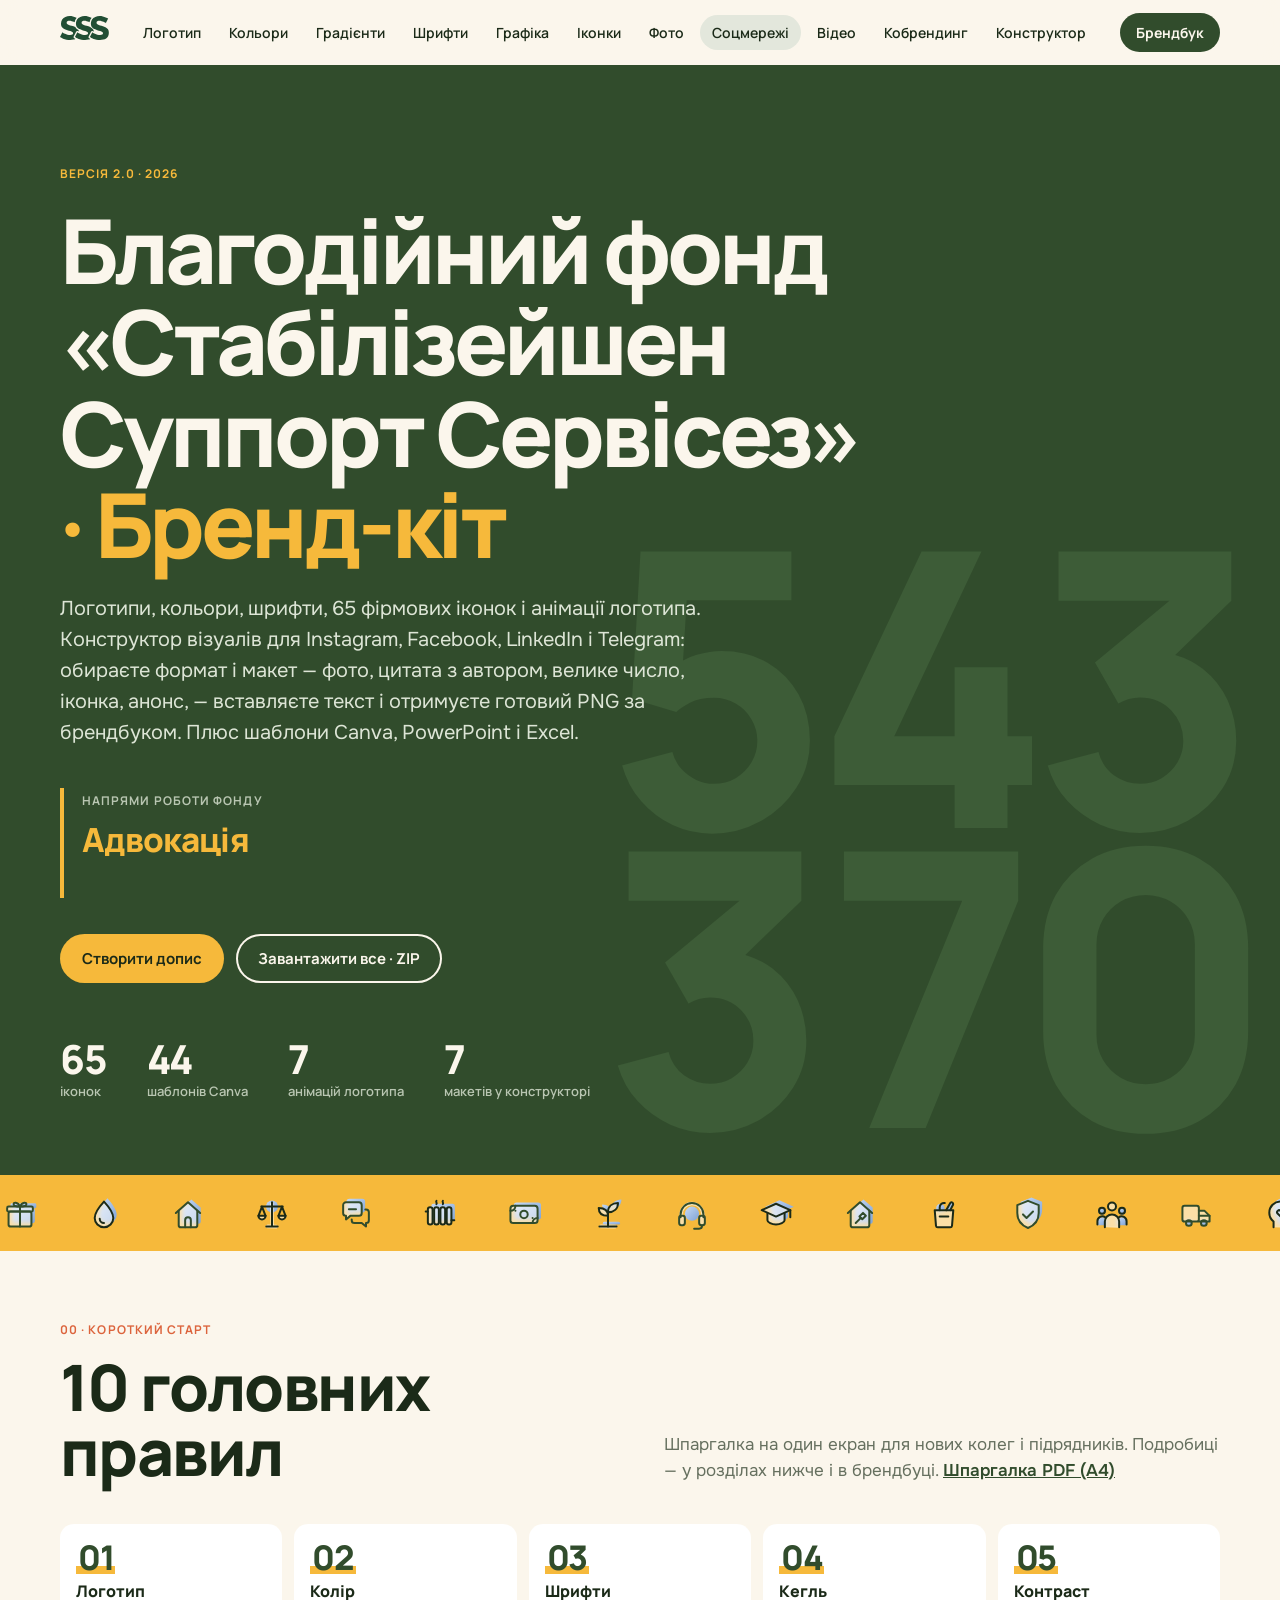
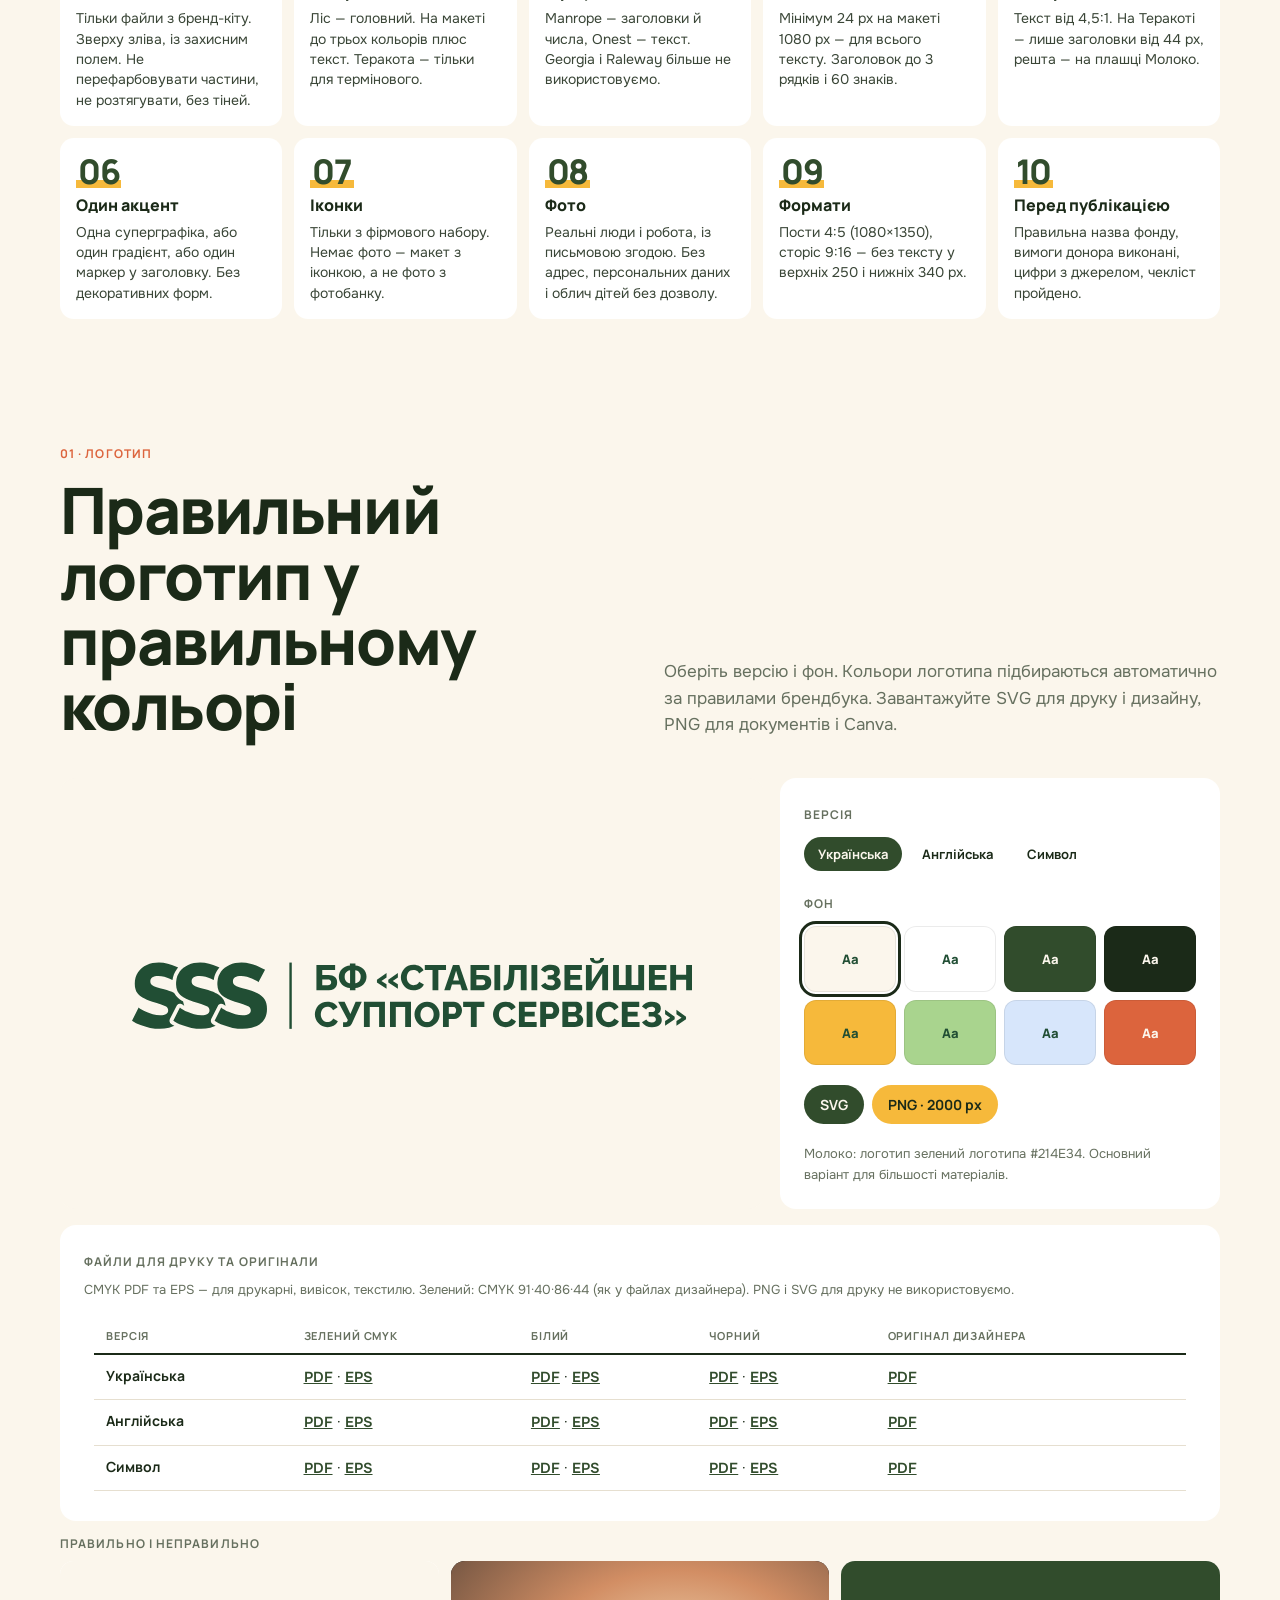
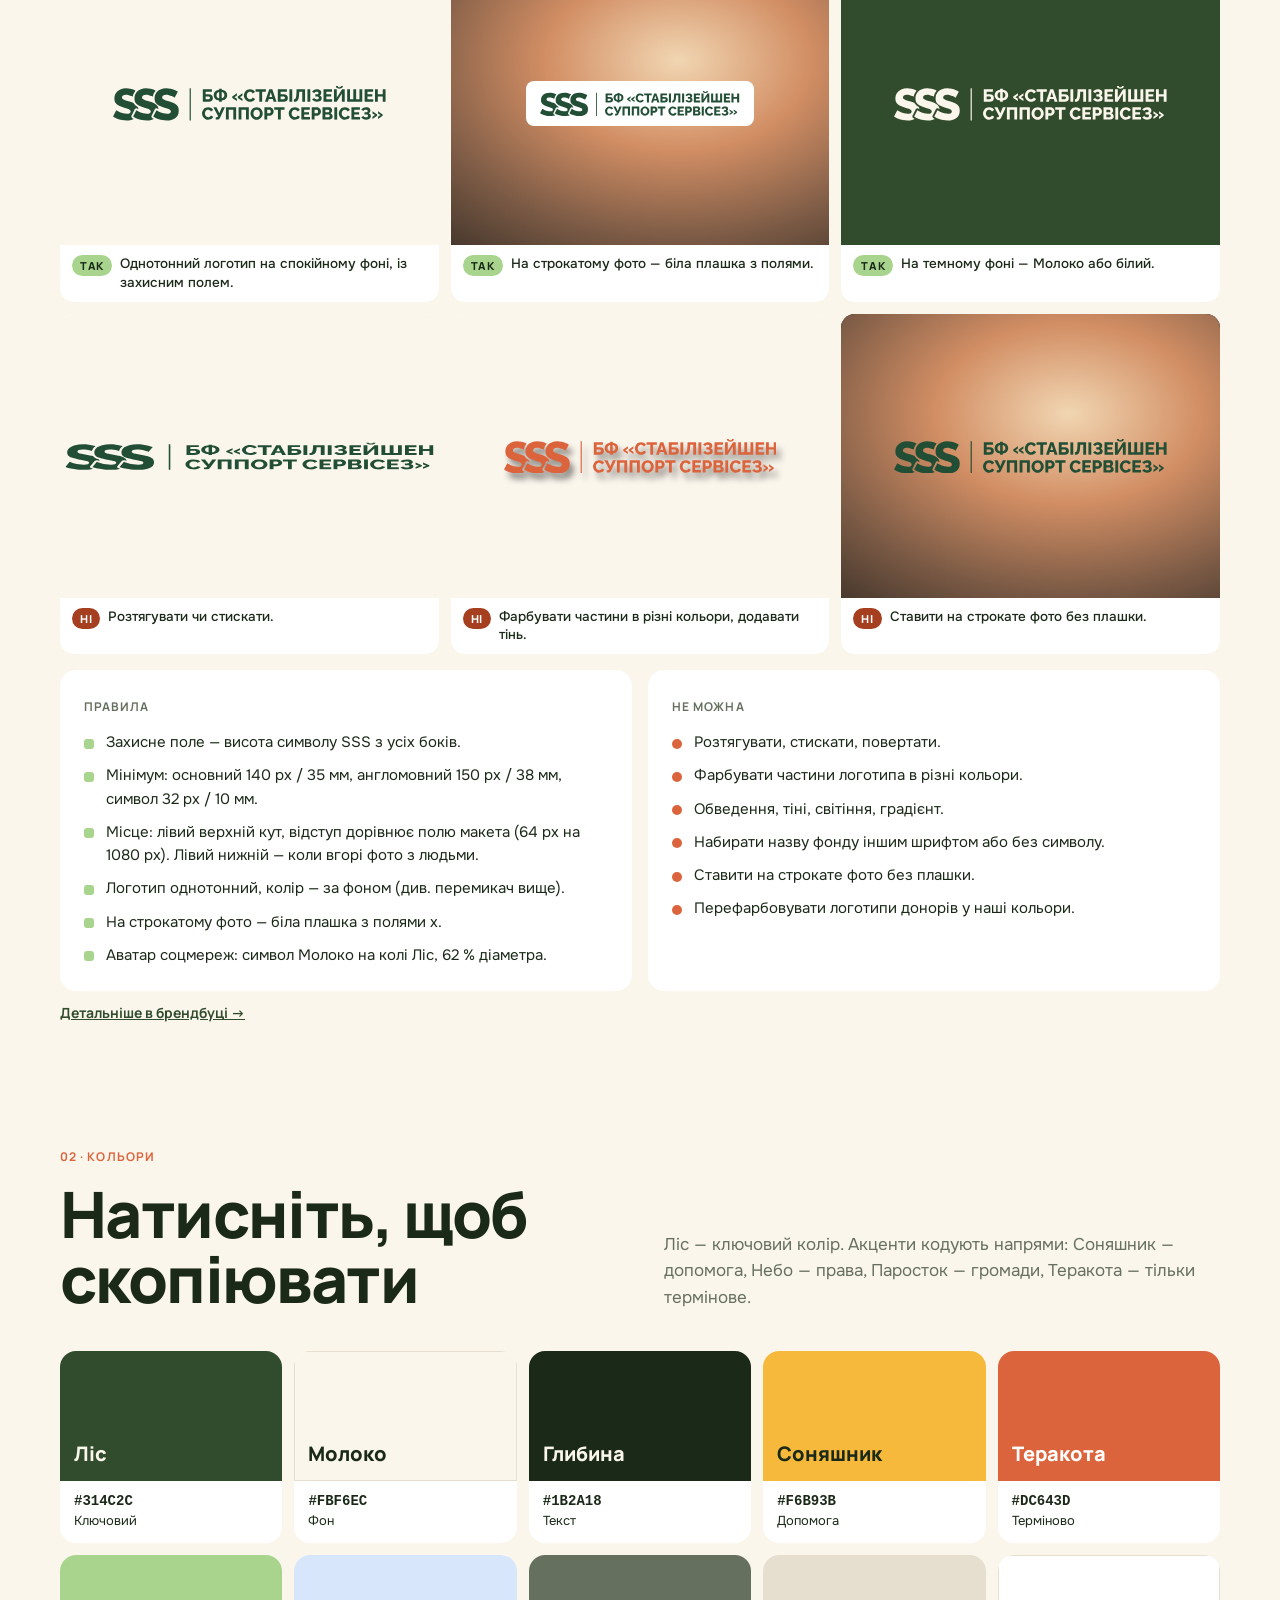
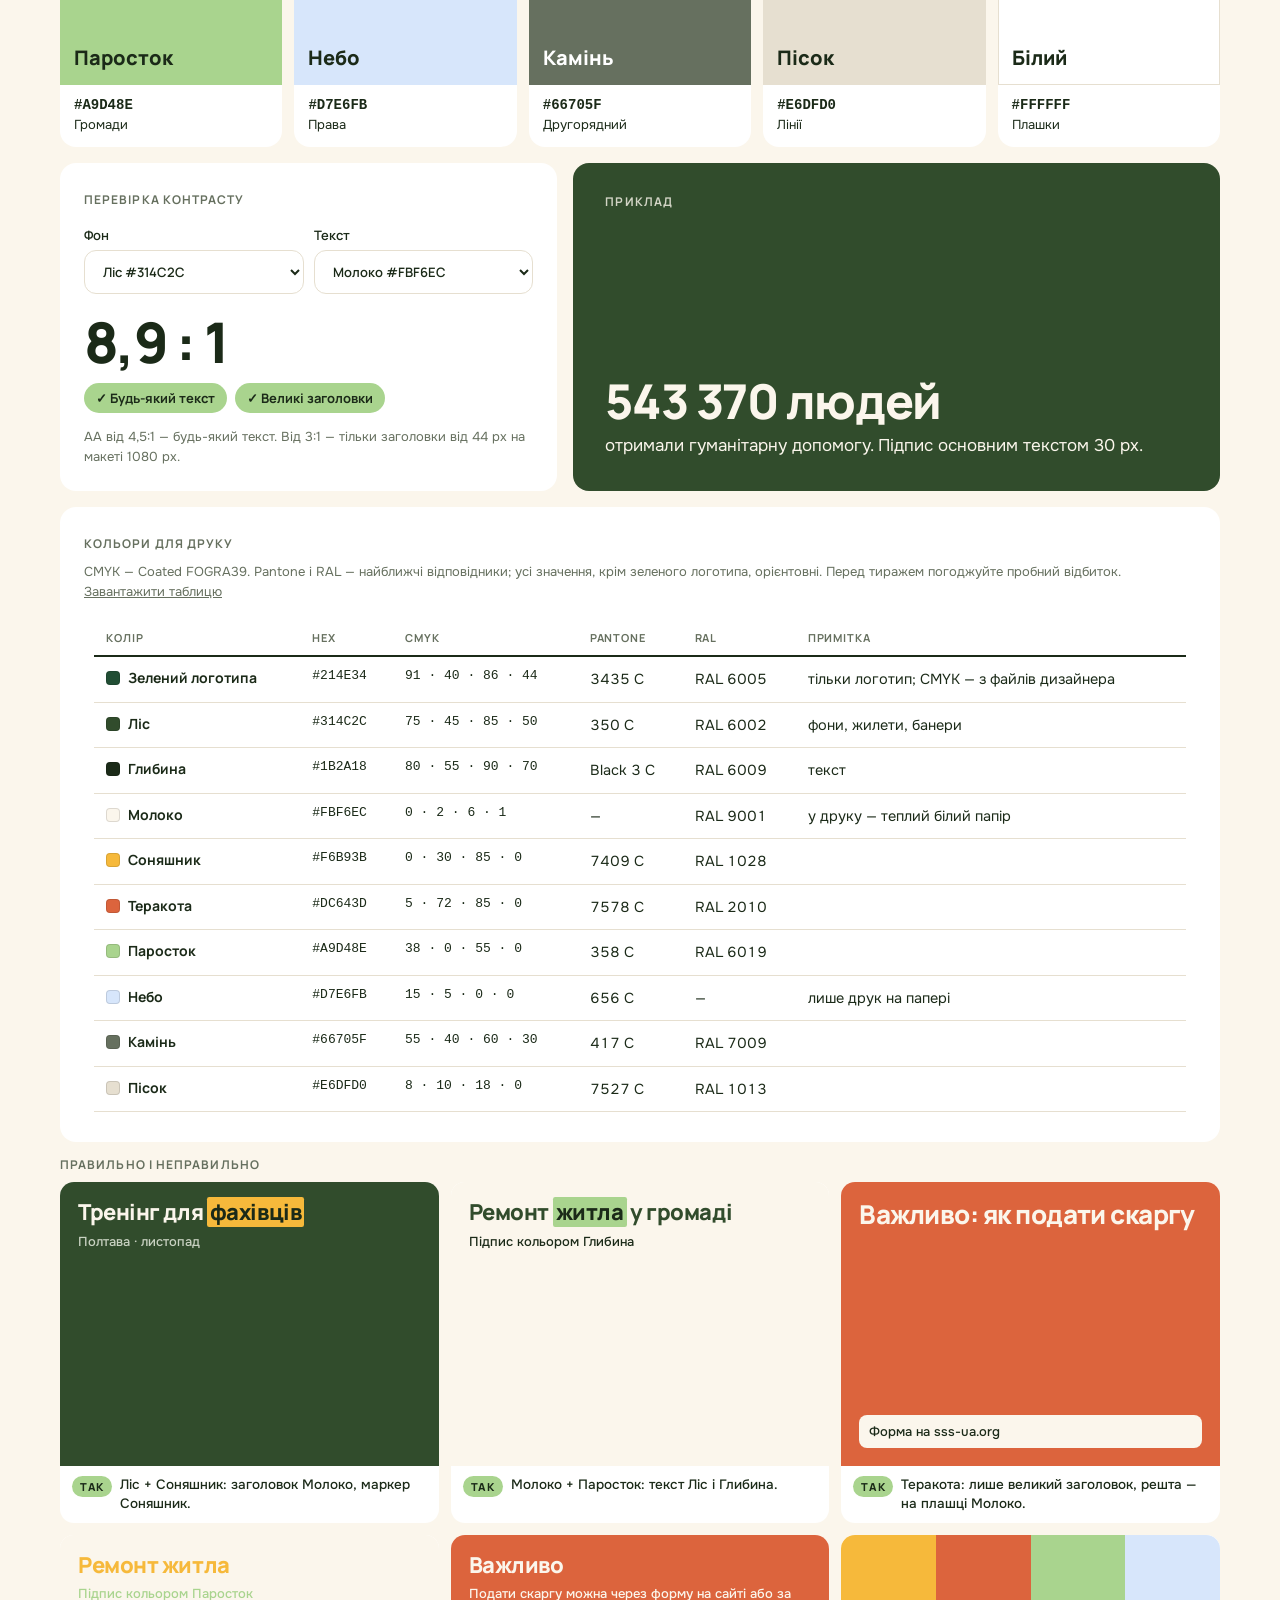
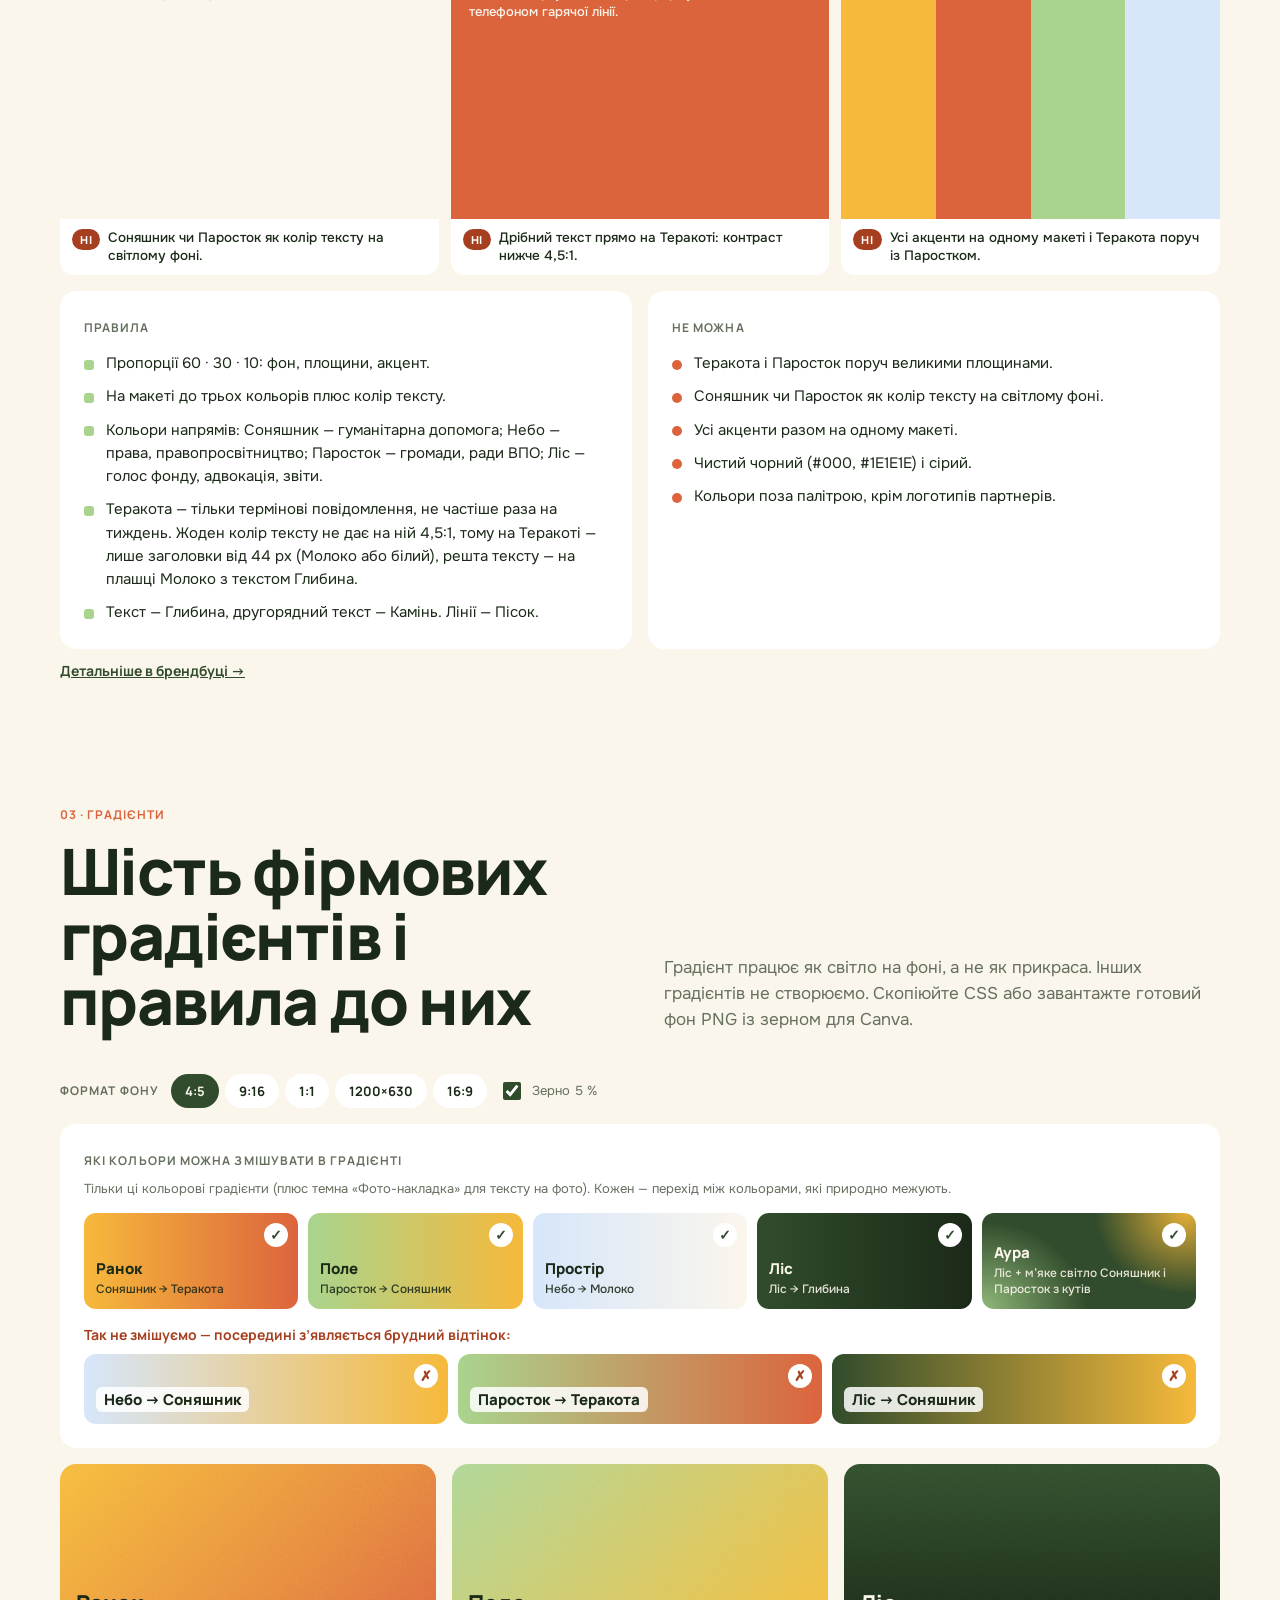
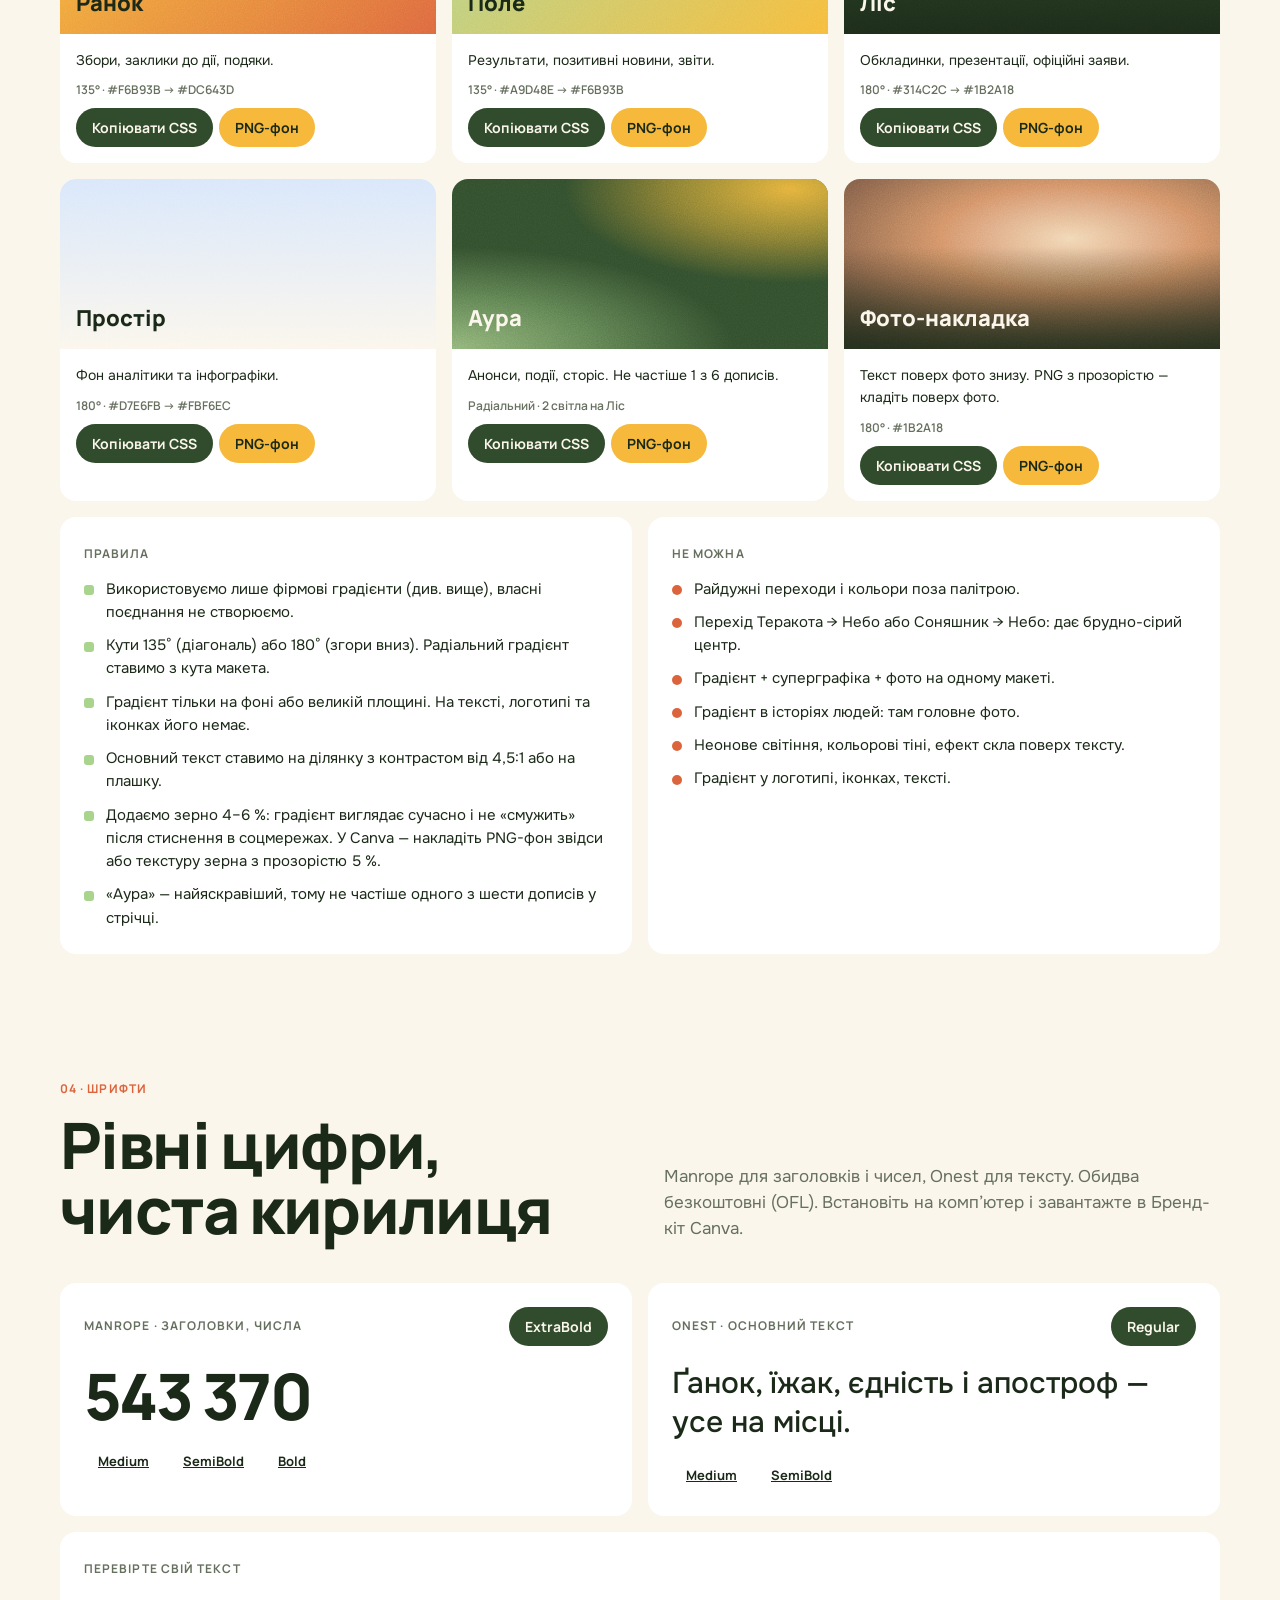
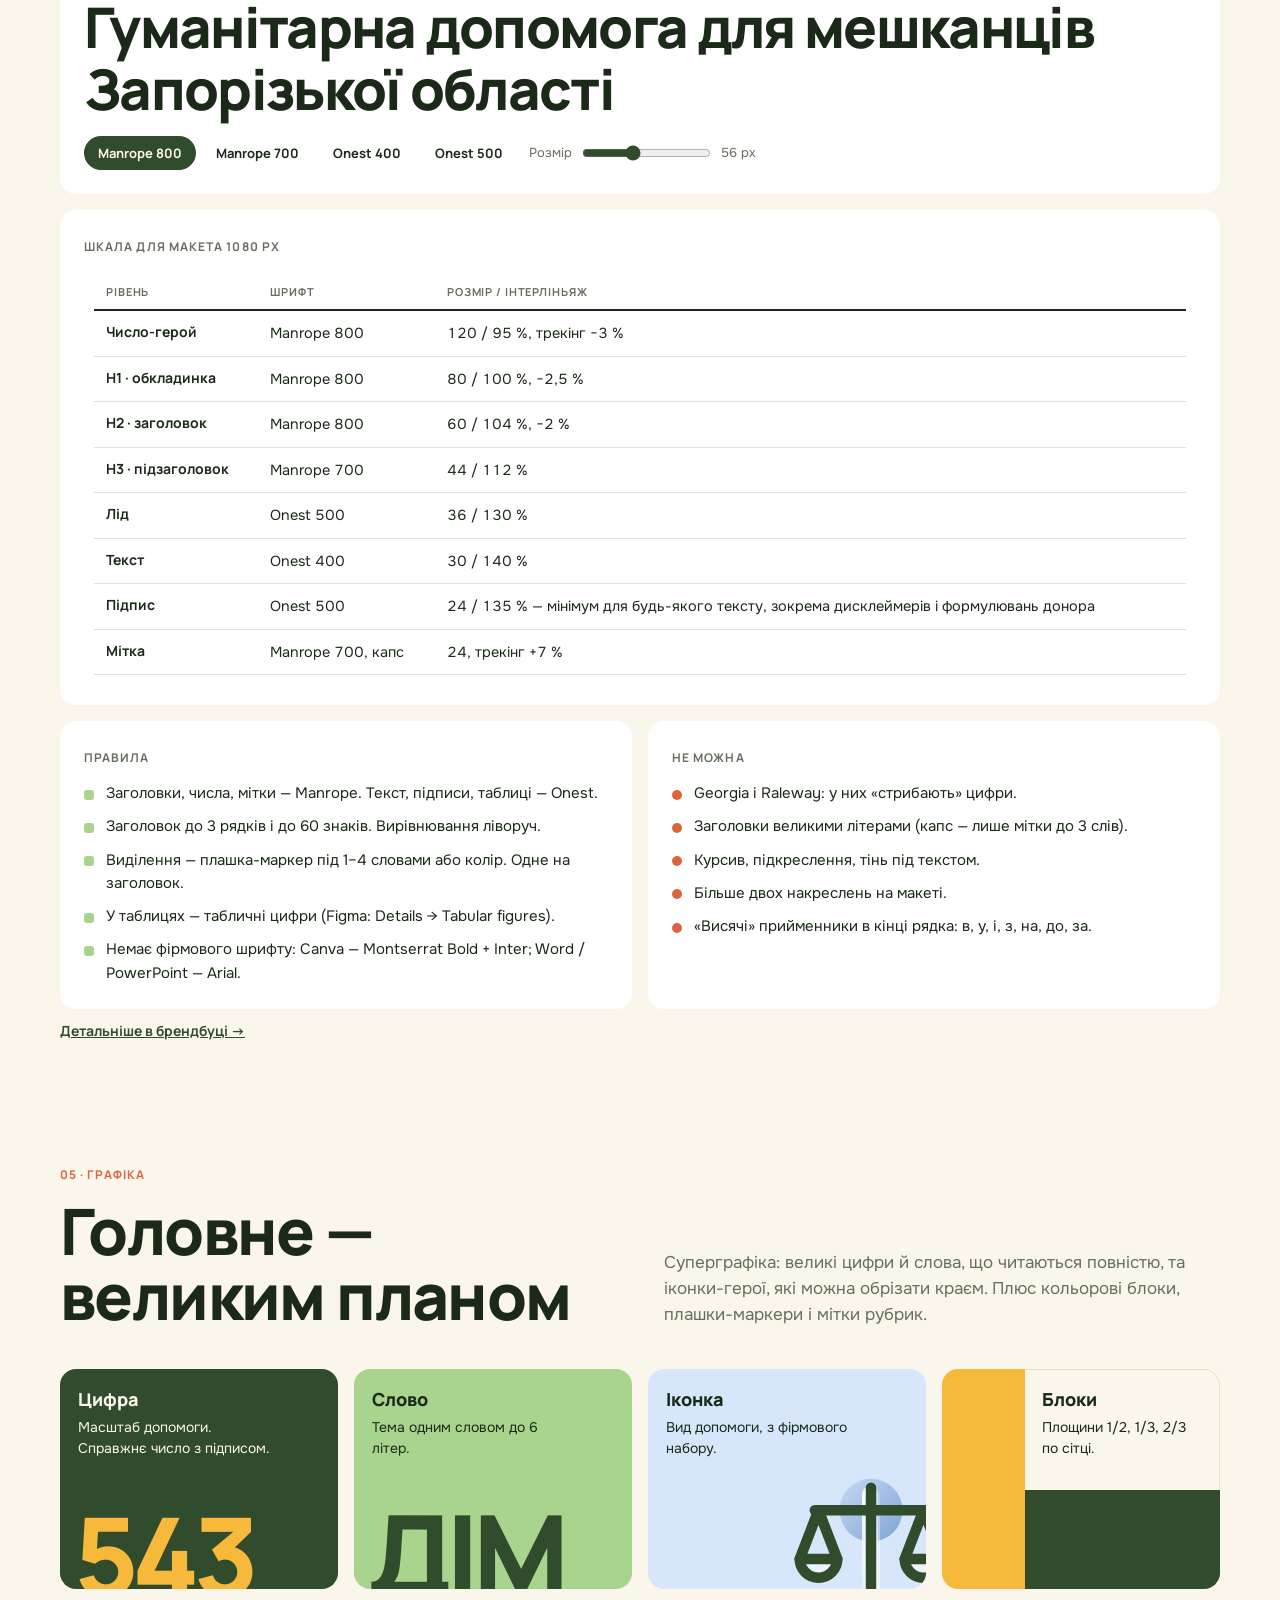
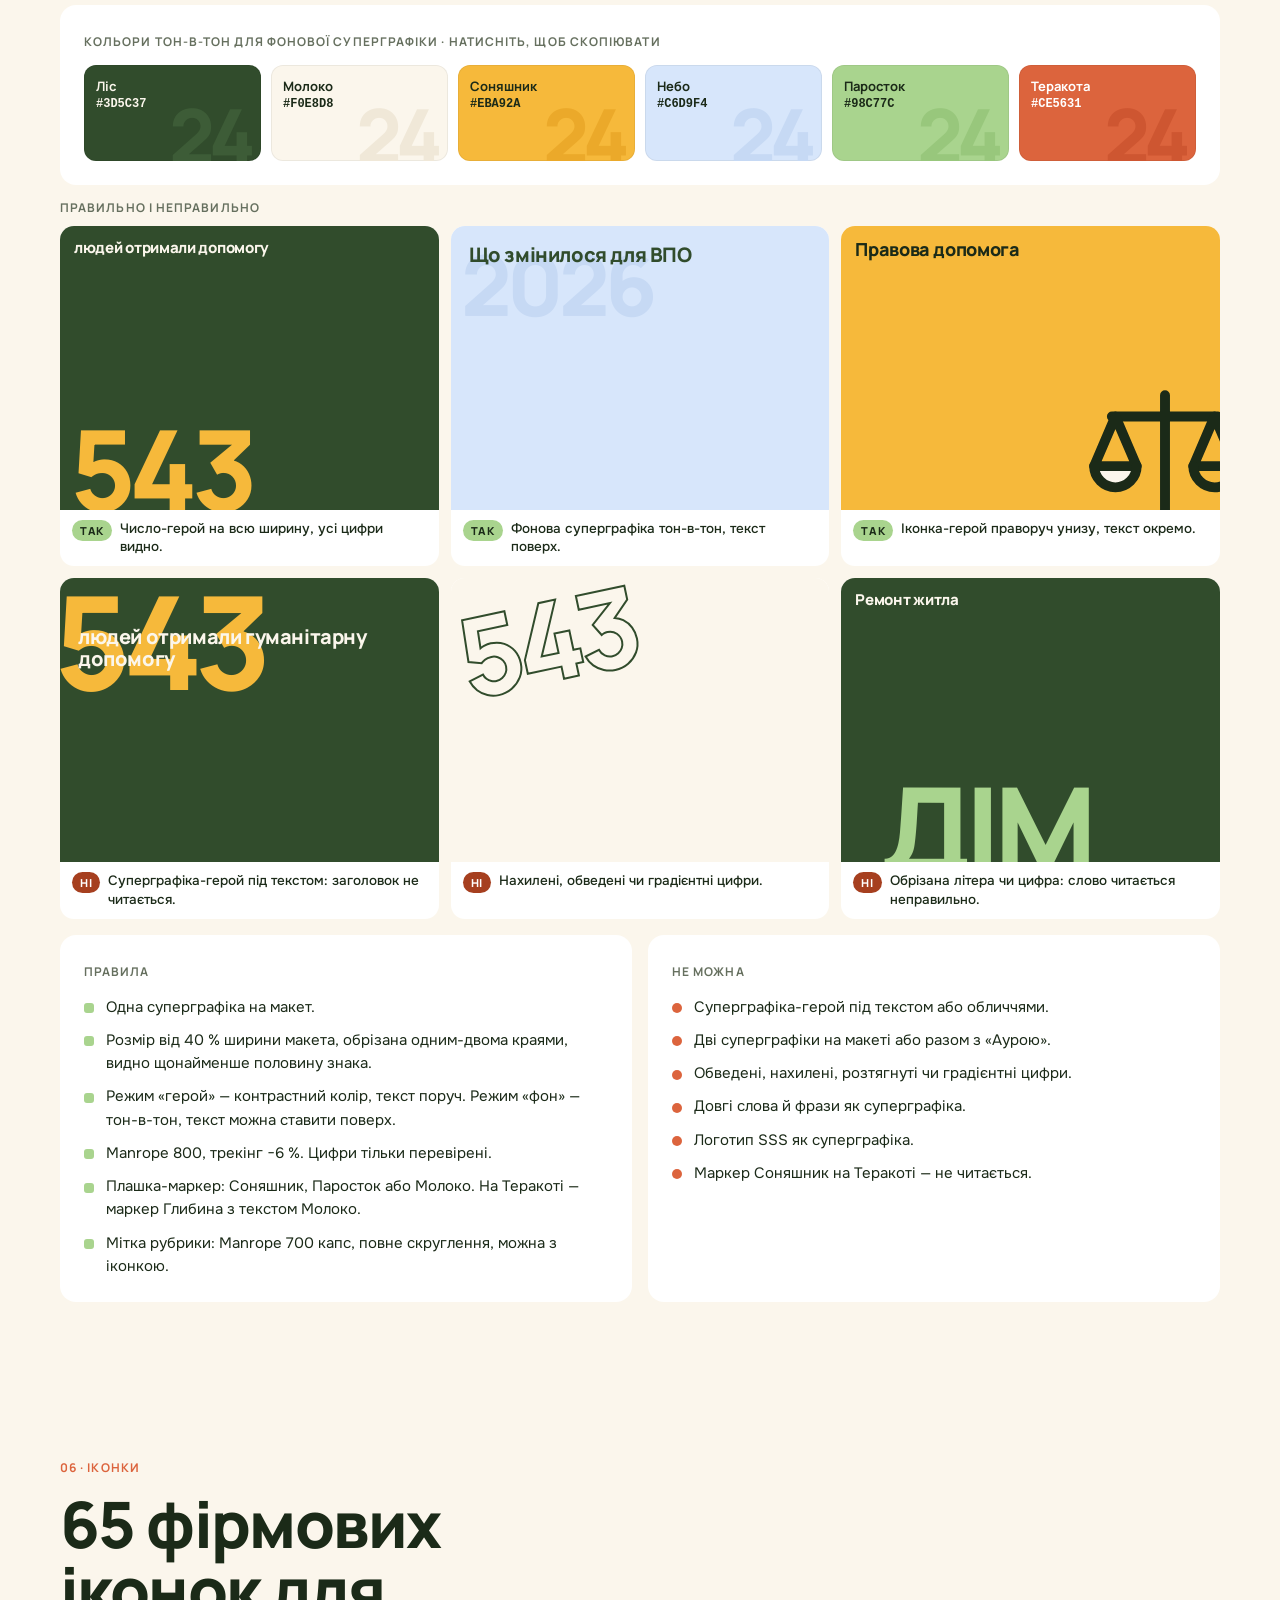
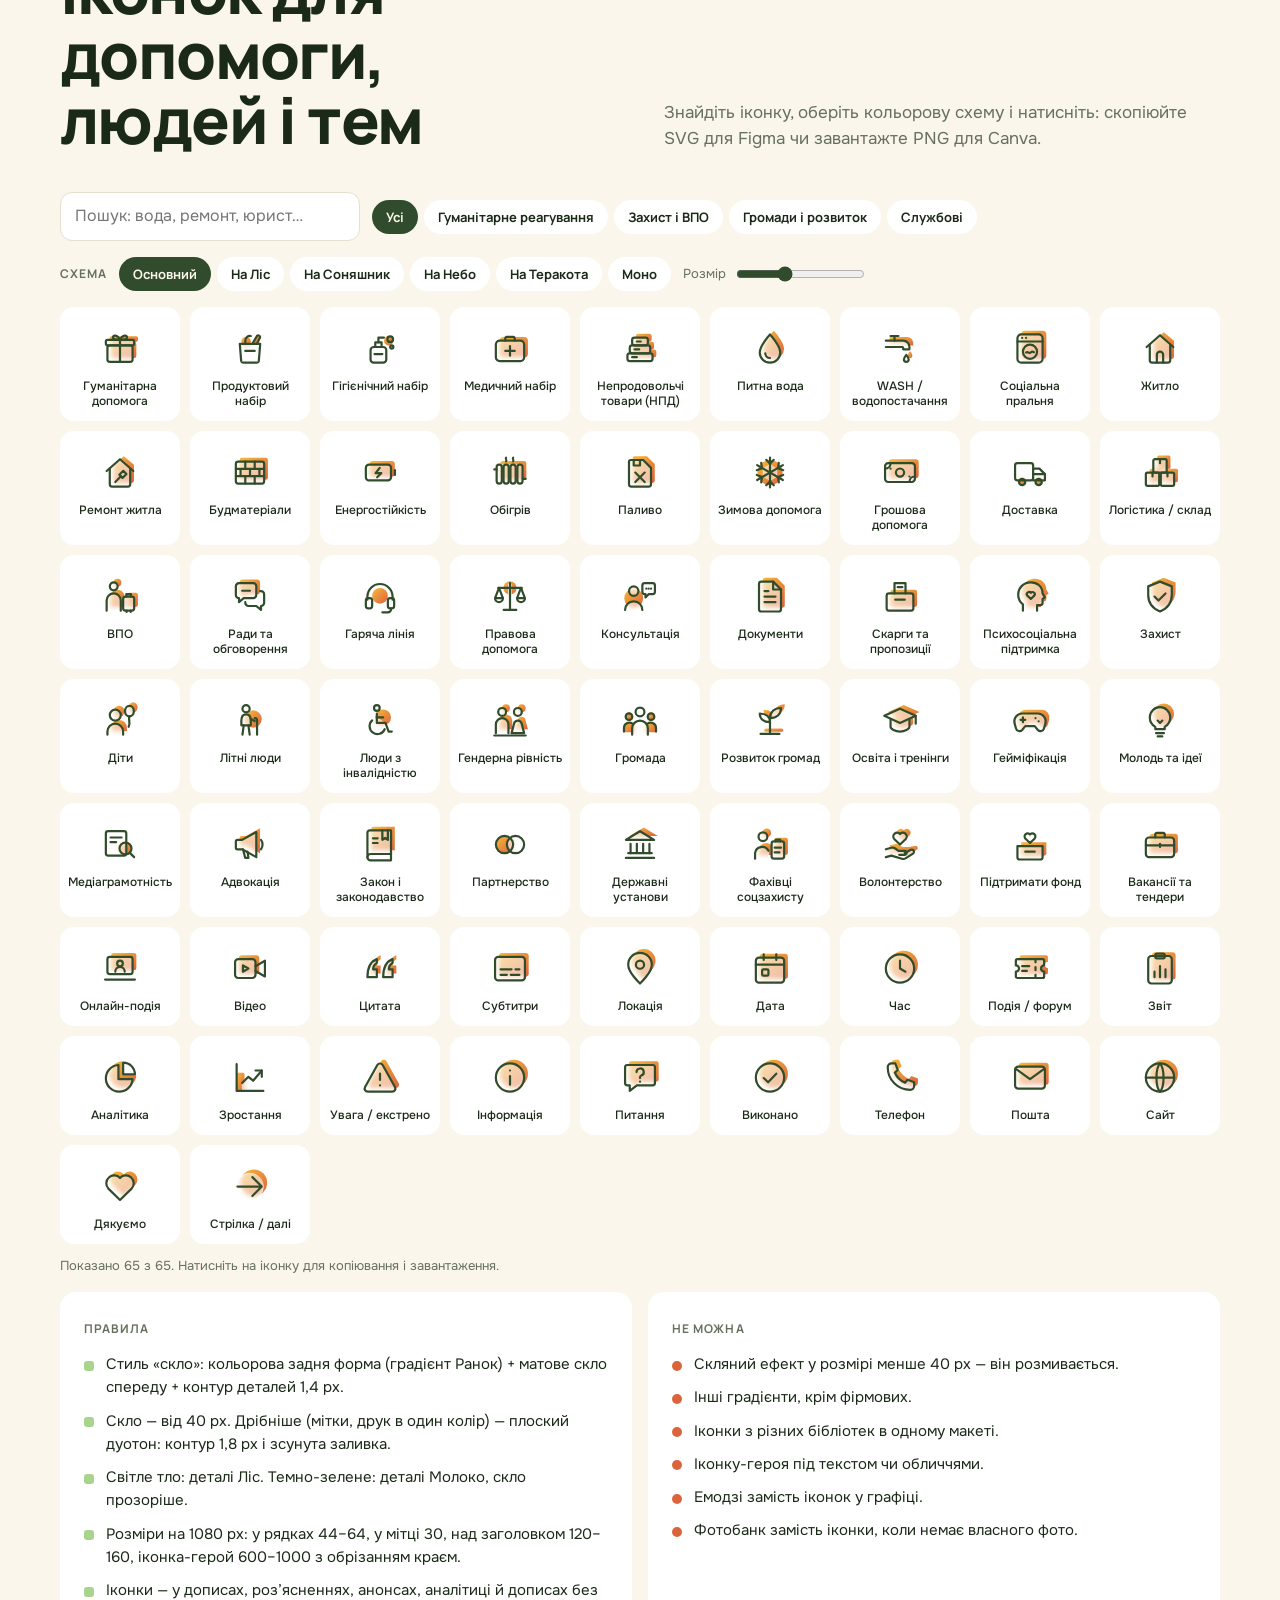
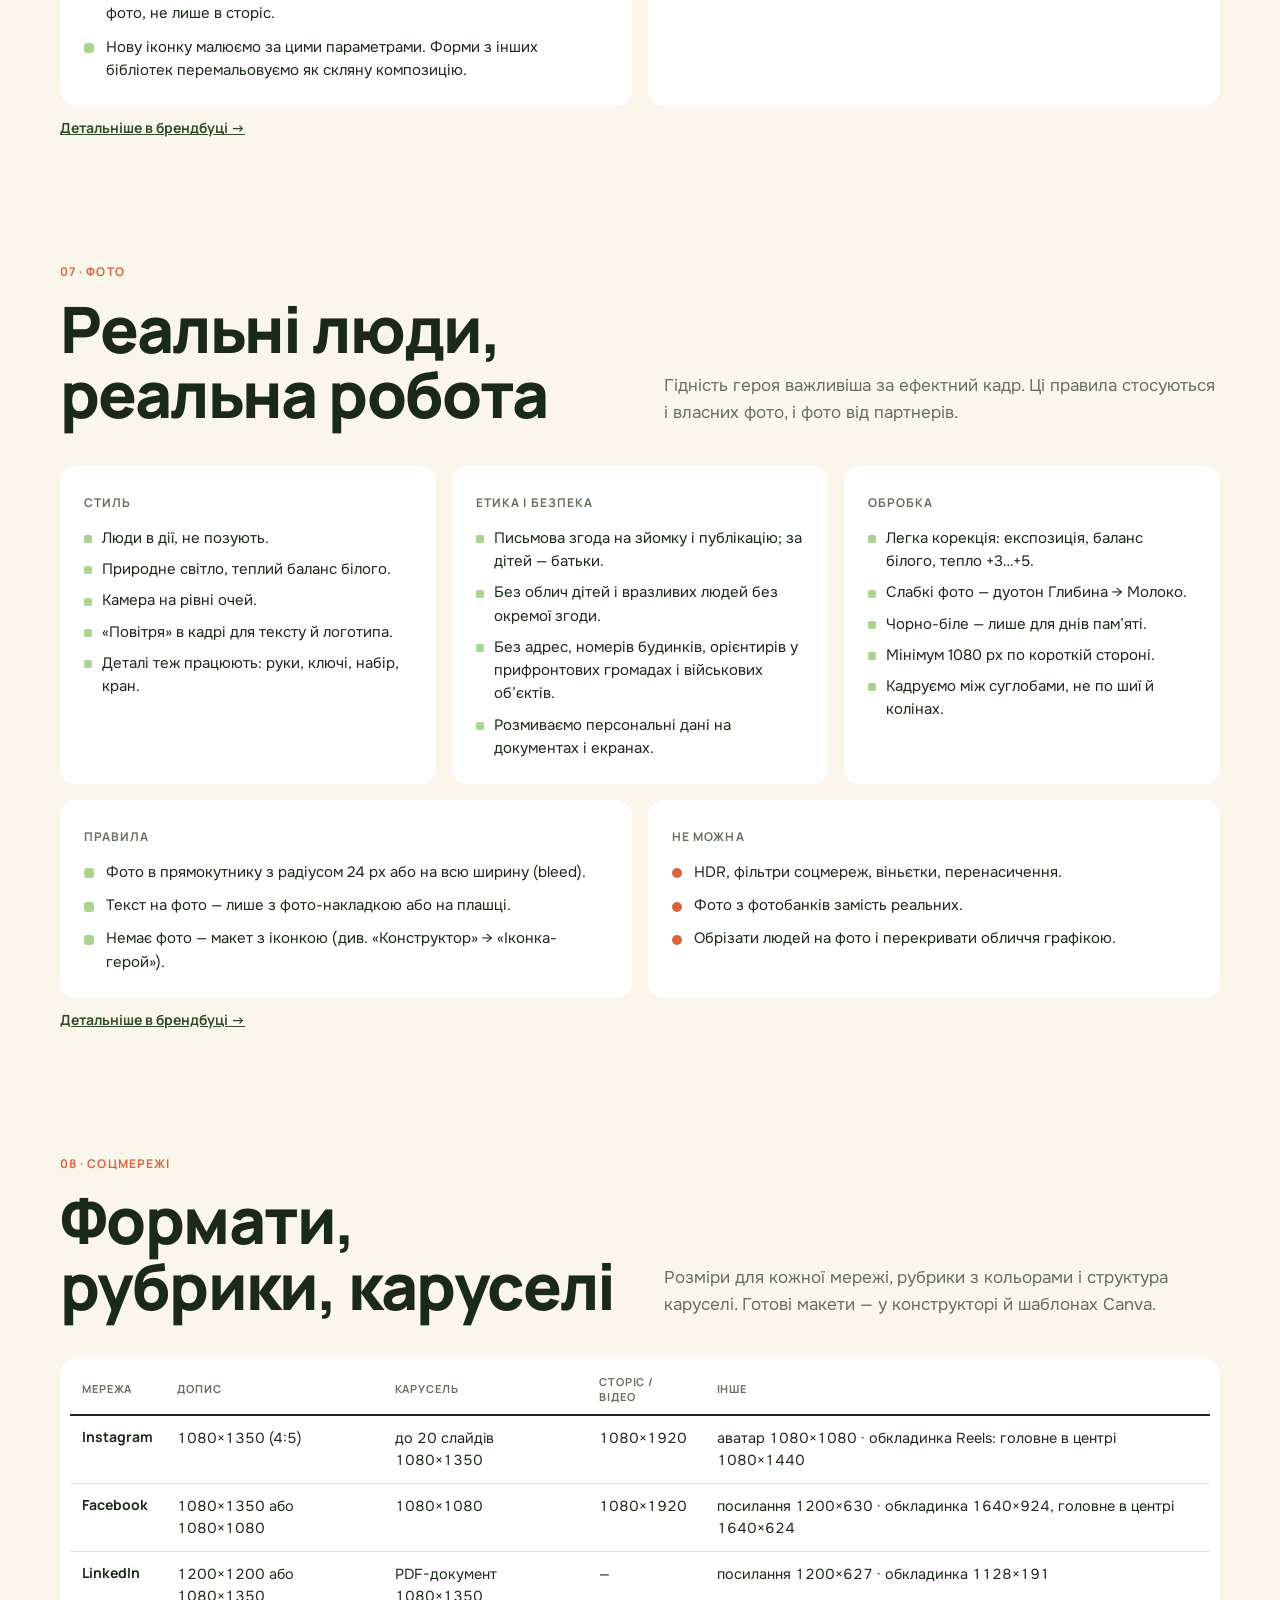
==== commit a72f92a8: "+" ====
--- a/index.html
+++ b/index.html
@@ -681,7 +681,7 @@
   </div>
   <div class="g3 rv" style="margin-top:16px">
     <div class="card sp2" style="background:var(--neb)"><span class="lbl" style="color:var(--gly)">Важливо про PDF-імпорт</span><p style="font-size:15px;margin-top:8px">Canva перетворює PDF на дизайн, але може замінити шрифт, розбити рядок на окремі слова або зсунути текст. Після імпорту перевірте шрифти й відстані, виправте і лише тоді публікуйте як шаблон команди. Для щоденної роботи використовуйте шаблони з посилань, а не PDF.</p></div>
-    <div class="card"><span class="lbl">PowerPoint</span><h4 style="font:800 18px var(--fd);margin:8px 0">Шаблон презентації 16:9</h4><p style="font-size:15px">10 слайдів: обкладинка, зміст, розділ, напрями з іконками, цифри, графік, текст і фото, цитата, наступні кроки, фінал з плашкою донорів. Скрізь — повний логотип. Перед роботою встановіть шрифти Manrope і Onest з папки fonts.</p><a class="btn g s" style="margin-top:12px" href="templates/pptx/SSS_presentation_16x9.pptx" download>Завантажити .pptx</a></div>
+    <div class="card"><span class="lbl">PowerPoint</span><h4 style="font:800 18px var(--fd);margin:8px 0">Шаблон презентації 16:9</h4><p style="font-size:15px">10 слайдів: обкладинка, зміст, розділ, напрями з іконками, цифри, графік, текст і фото, цитата, наступні кроки, фінал з контактами фонду й плашкою донорів. Скрізь — повний логотип. Перед роботою встановіть шрифти Manrope і Onest з папки fonts.</p><a class="btn g s" style="margin-top:12px" href="templates/pptx/SSS_presentation_16x9.pptx" download>Завантажити .pptx</a></div>
   </div>
   <h3 class="rv" style="font:800 24px var(--fd);margin:40px 0 8px">PDF-шаблони для першого налаштування</h3>
   <div class="steps rv">
@@ -726,7 +726,7 @@
 
 <footer><div class="wrap">
   <div><svg class="lgsvg" data-kind="ua" fill="currentColor"></svg><p style="margin-top:16px">Бренд-кіт Благодійного фонду «Стабілізейшен Суппорт Сервісез» · версія 2.0</p></div>
-  <div style="display:grid;gap:6px;text-align:right"><a href="brandbook.html">Повний брендбук</a><a href="docs/SSS_Brandbook_2.0.pdf" download>Брендбук PDF</a><a href="sss-brand-kit.zip" download>Усі файли ZIP</a><span>info@sss-ua.org</span></div>
+  <div style="display:grid;gap:6px;text-align:right"><a href="brandbook.html">Повний брендбук</a><a href="docs/SSS_Brandbook_2.0.pdf" download>Брендбук PDF</a><a href="sss-brand-kit.zip" download>Усі файли ZIP</a><span>info@cfsss.org</span></div>
 </div></footer>
 <div class="toast" id="toast" role="status" aria-live="polite"></div>
 <script src="assets/icons.js?v=3.9"></script>
